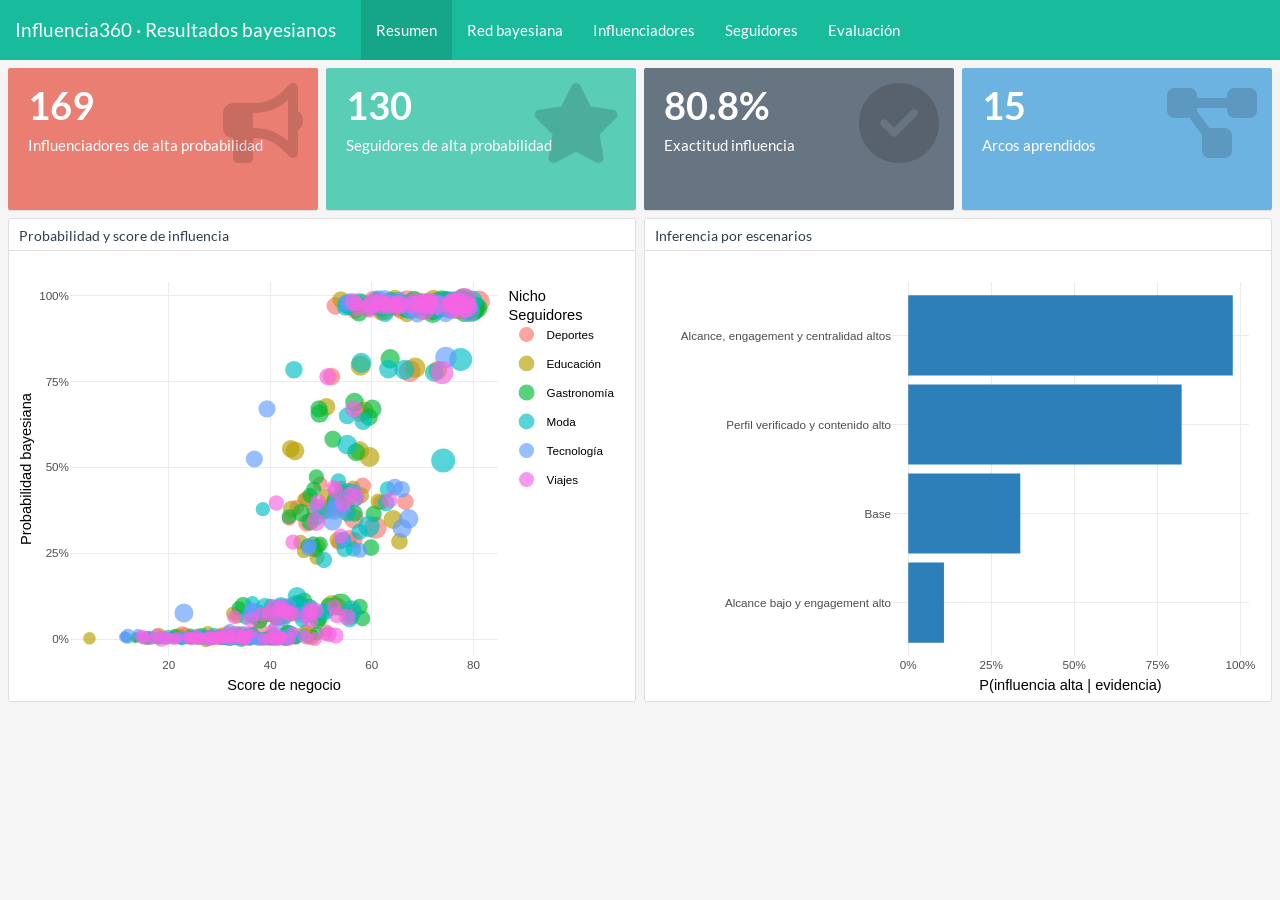
==== docs/dashboard_resultados.html @ 9fa30b78 "Publicar Influencia360 en Netlify y documentar la entrega" ====
<!DOCTYPE html>
<html xmlns="http://www.w3.org/1999/xhtml">
<head>

<meta charset="utf-8">
<meta http-equiv="Content-Type" content="text/html; charset=utf-8" />
<meta name="generator" content="pandoc" />



<title>Influencia360 · Resultados bayesianos</title>

<meta property="og:title" content="Influencia360 · Resultados bayesianos" />

<meta name="viewport" content="width=device-width, initial-scale=1.0, maximum-scale=1.0, user-scalable=no" />

<link href="data:image/x-icon;" rel="icon" type="image/x-icon">


<script type="text/javascript">
window.FlexDashboardComponents = [];
</script>

<script>// Pandoc 2.9 adds attributes on both header and div. We remove the former (to
// be compatible with the behavior of Pandoc < 2.8).
document.addEventListener('DOMContentLoaded', function(e) {
  var hs = document.querySelectorAll("div.section[class*='level'] > :first-child");
  var i, h, a;
  for (i = 0; i < hs.length; i++) {
    h = hs[i];
    if (!/^h[1-6]$/i.test(h.tagName)) continue;  // it should be a header h1-h6
    a = h.attributes;
    while (a.length > 0) h.removeAttribute(a[0].name);
  }
});
</script>
<script>/*! jQuery v3.6.0 | (c) OpenJS Foundation and other contributors | jquery.org/license */
!function(e,t){"use strict";"object"==typeof module&&"object"==typeof module.exports?module.exports=e.document?t(e,!0):function(e){if(!e.document)throw new Error("jQuery requires a window with a document");return t(e)}:t(e)}("undefined"!=typeof window?window:this,function(C,e){"use strict";var t=[],r=Object.getPrototypeOf,s=t.slice,g=t.flat?function(e){return t.flat.call(e)}:function(e){return t.concat.apply([],e)},u=t.push,i=t.indexOf,n={},o=n.toString,v=n.hasOwnProperty,a=v.toString,l=a.call(Object),y={},m=function(e){return"function"==typeof e&&"number"!=typeof e.nodeType&&"function"!=typeof e.item},x=function(e){return null!=e&&e===e.window},E=C.document,c={type:!0,src:!0,nonce:!0,noModule:!0};function b(e,t,n){var r,i,o=(n=n||E).createElement("script");if(o.text=e,t)for(r in c)(i=t[r]||t.getAttribute&&t.getAttribute(r))&&o.setAttribute(r,i);n.head.appendChild(o).parentNode.removeChild(o)}function w(e){return null==e?e+"":"object"==typeof e||"function"==typeof e?n[o.call(e)]||"object":typeof e}var f="3.6.0",S=function(e,t){return new S.fn.init(e,t)};function p(e){var t=!!e&&"length"in e&&e.length,n=w(e);return!m(e)&&!x(e)&&("array"===n||0===t||"number"==typeof t&&0<t&&t-1 in e)}S.fn=S.prototype={jquery:f,constructor:S,length:0,toArray:function(){return s.call(this)},get:function(e){return null==e?s.call(this):e<0?this[e+this.length]:this[e]},pushStack:function(e){var t=S.merge(this.constructor(),e);return t.prevObject=this,t},each:function(e){return S.each(this,e)},map:function(n){return this.pushStack(S.map(this,function(e,t){return n.call(e,t,e)}))},slice:function(){return this.pushStack(s.apply(this,arguments))},first:function(){return this.eq(0)},last:function(){return this.eq(-1)},even:function(){return this.pushStack(S.grep(this,function(e,t){return(t+1)%2}))},odd:function(){return this.pushStack(S.grep(this,function(e,t){return t%2}))},eq:function(e){var t=this.length,n=+e+(e<0?t:0);return this.pushStack(0<=n&&n<t?[this[n]]:[])},end:function(){return this.prevObject||this.constructor()},push:u,sort:t.sort,splice:t.splice},S.extend=S.fn.extend=function(){var e,t,n,r,i,o,a=arguments[0]||{},s=1,u=arguments.length,l=!1;for("boolean"==typeof a&&(l=a,a=arguments[s]||{},s++),"object"==typeof a||m(a)||(a={}),s===u&&(a=this,s--);s<u;s++)if(null!=(e=arguments[s]))for(t in e)r=e[t],"__proto__"!==t&&a!==r&&(l&&r&&(S.isPlainObject(r)||(i=Array.isArray(r)))?(n=a[t],o=i&&!Array.isArray(n)?[]:i||S.isPlainObject(n)?n:{},i=!1,a[t]=S.extend(l,o,r)):void 0!==r&&(a[t]=r));return a},S.extend({expando:"jQuery"+(f+Math.random()).replace(/\D/g,""),isReady:!0,error:function(e){throw new Error(e)},noop:function(){},isPlainObject:function(e){var t,n;return!(!e||"[object Object]"!==o.call(e))&&(!(t=r(e))||"function"==typeof(n=v.call(t,"constructor")&&t.constructor)&&a.call(n)===l)},isEmptyObject:function(e){var t;for(t in e)return!1;return!0},globalEval:function(e,t,n){b(e,{nonce:t&&t.nonce},n)},each:function(e,t){var n,r=0;if(p(e)){for(n=e.length;r<n;r++)if(!1===t.call(e[r],r,e[r]))break}else for(r in e)if(!1===t.call(e[r],r,e[r]))break;return e},makeArray:function(e,t){var n=t||[];return null!=e&&(p(Object(e))?S.merge(n,"string"==typeof e?[e]:e):u.call(n,e)),n},inArray:function(e,t,n){return null==t?-1:i.call(t,e,n)},merge:function(e,t){for(var n=+t.length,r=0,i=e.length;r<n;r++)e[i++]=t[r];return e.length=i,e},grep:function(e,t,n){for(var r=[],i=0,o=e.length,a=!n;i<o;i++)!t(e[i],i)!==a&&r.push(e[i]);return r},map:function(e,t,n){var r,i,o=0,a=[];if(p(e))for(r=e.length;o<r;o++)null!=(i=t(e[o],o,n))&&a.push(i);else for(o in e)null!=(i=t(e[o],o,n))&&a.push(i);return g(a)},guid:1,support:y}),"function"==typeof Symbol&&(S.fn[Symbol.iterator]=t[Symbol.iterator]),S.each("Boolean Number String Function Array Date RegExp Object Error Symbol".split(" "),function(e,t){n["[object "+t+"]"]=t.toLowerCase()});var d=function(n){var e,d,b,o,i,h,f,g,w,u,l,T,C,a,E,v,s,c,y,S="sizzle"+1*new Date,p=n.document,k=0,r=0,m=ue(),x=ue(),A=ue(),N=ue(),j=function(e,t){return e===t&&(l=!0),0},D={}.hasOwnProperty,t=[],q=t.pop,L=t.push,H=t.push,O=t.slice,P=function(e,t){for(var n=0,r=e.length;n<r;n++)if(e[n]===t)return n;return-1},R="checked|selected|async|autofocus|autoplay|controls|defer|disabled|hidden|ismap|loop|multiple|open|readonly|required|scoped",M="[\\x20\\t\\r\\n\\f]",I="(?:\\\\[\\da-fA-F]{1,6}"+M+"?|\\\\[^\\r\\n\\f]|[\\w-]|[^\0-\\x7f])+",W="\\["+M+"*("+I+")(?:"+M+"*([*^$|!~]?=)"+M+"*(?:'((?:\\\\.|[^\\\\'])*)'|\"((?:\\\\.|[^\\\\\"])*)\"|("+I+"))|)"+M+"*\\]",F=":("+I+")(?:\\((('((?:\\\\.|[^\\\\'])*)'|\"((?:\\\\.|[^\\\\\"])*)\")|((?:\\\\.|[^\\\\()[\\]]|"+W+")*)|.*)\\)|)",B=new RegExp(M+"+","g"),$=new RegExp("^"+M+"+|((?:^|[^\\\\])(?:\\\\.)*)"+M+"+$","g"),_=new RegExp("^"+M+"*,"+M+"*"),z=new RegExp("^"+M+"*([>+~]|"+M+")"+M+"*"),U=new RegExp(M+"|>"),X=new RegExp(F),V=new RegExp("^"+I+"$"),G={ID:new RegExp("^#("+I+")"),CLASS:new RegExp("^\\.("+I+")"),TAG:new RegExp("^("+I+"|[*])"),ATTR:new RegExp("^"+W),PSEUDO:new RegExp("^"+F),CHILD:new RegExp("^:(only|first|last|nth|nth-last)-(child|of-type)(?:\\("+M+"*(even|odd|(([+-]|)(\\d*)n|)"+M+"*(?:([+-]|)"+M+"*(\\d+)|))"+M+"*\\)|)","i"),bool:new RegExp("^(?:"+R+")$","i"),needsContext:new RegExp("^"+M+"*[>+~]|:(even|odd|eq|gt|lt|nth|first|last)(?:\\("+M+"*((?:-\\d)?\\d*)"+M+"*\\)|)(?=[^-]|$)","i")},Y=/HTML$/i,Q=/^(?:input|select|textarea|button)$/i,J=/^h\d$/i,K=/^[^{]+\{\s*\[native \w/,Z=/^(?:#([\w-]+)|(\w+)|\.([\w-]+))$/,ee=/[+~]/,te=new RegExp("\\\\[\\da-fA-F]{1,6}"+M+"?|\\\\([^\\r\\n\\f])","g"),ne=function(e,t){var n="0x"+e.slice(1)-65536;return t||(n<0?String.fromCharCode(n+65536):String.fromCharCode(n>>10|55296,1023&n|56320))},re=/([\0-\x1f\x7f]|^-?\d)|^-$|[^\0-\x1f\x7f-\uFFFF\w-]/g,ie=function(e,t){return t?"\0"===e?"\ufffd":e.slice(0,-1)+"\\"+e.charCodeAt(e.length-1).toString(16)+" ":"\\"+e},oe=function(){T()},ae=be(function(e){return!0===e.disabled&&"fieldset"===e.nodeName.toLowerCase()},{dir:"parentNode",next:"legend"});try{H.apply(t=O.call(p.childNodes),p.childNodes),t[p.childNodes.length].nodeType}catch(e){H={apply:t.length?function(e,t){L.apply(e,O.call(t))}:function(e,t){var n=e.length,r=0;while(e[n++]=t[r++]);e.length=n-1}}}function se(t,e,n,r){var i,o,a,s,u,l,c,f=e&&e.ownerDocument,p=e?e.nodeType:9;if(n=n||[],"string"!=typeof t||!t||1!==p&&9!==p&&11!==p)return n;if(!r&&(T(e),e=e||C,E)){if(11!==p&&(u=Z.exec(t)))if(i=u[1]){if(9===p){if(!(a=e.getElementById(i)))return n;if(a.id===i)return n.push(a),n}else if(f&&(a=f.getElementById(i))&&y(e,a)&&a.id===i)return n.push(a),n}else{if(u[2])return H.apply(n,e.getElementsByTagName(t)),n;if((i=u[3])&&d.getElementsByClassName&&e.getElementsByClassName)return H.apply(n,e.getElementsByClassName(i)),n}if(d.qsa&&!N[t+" "]&&(!v||!v.test(t))&&(1!==p||"object"!==e.nodeName.toLowerCase())){if(c=t,f=e,1===p&&(U.test(t)||z.test(t))){(f=ee.test(t)&&ye(e.parentNode)||e)===e&&d.scope||((s=e.getAttribute("id"))?s=s.replace(re,ie):e.setAttribute("id",s=S)),o=(l=h(t)).length;while(o--)l[o]=(s?"#"+s:":scope")+" "+xe(l[o]);c=l.join(",")}try{return H.apply(n,f.querySelectorAll(c)),n}catch(e){N(t,!0)}finally{s===S&&e.removeAttribute("id")}}}return g(t.replace($,"$1"),e,n,r)}function ue(){var r=[];return function e(t,n){return r.push(t+" ")>b.cacheLength&&delete e[r.shift()],e[t+" "]=n}}function le(e){return e[S]=!0,e}function ce(e){var t=C.createElement("fieldset");try{return!!e(t)}catch(e){return!1}finally{t.parentNode&&t.parentNode.removeChild(t),t=null}}function fe(e,t){var n=e.split("|"),r=n.length;while(r--)b.attrHandle[n[r]]=t}function pe(e,t){var n=t&&e,r=n&&1===e.nodeType&&1===t.nodeType&&e.sourceIndex-t.sourceIndex;if(r)return r;if(n)while(n=n.nextSibling)if(n===t)return-1;return e?1:-1}function de(t){return function(e){return"input"===e.nodeName.toLowerCase()&&e.type===t}}function he(n){return function(e){var t=e.nodeName.toLowerCase();return("input"===t||"button"===t)&&e.type===n}}function ge(t){return function(e){return"form"in e?e.parentNode&&!1===e.disabled?"label"in e?"label"in e.parentNode?e.parentNode.disabled===t:e.disabled===t:e.isDisabled===t||e.isDisabled!==!t&&ae(e)===t:e.disabled===t:"label"in e&&e.disabled===t}}function ve(a){return le(function(o){return o=+o,le(function(e,t){var n,r=a([],e.length,o),i=r.length;while(i--)e[n=r[i]]&&(e[n]=!(t[n]=e[n]))})})}function ye(e){return e&&"undefined"!=typeof e.getElementsByTagName&&e}for(e in d=se.support={},i=se.isXML=function(e){var t=e&&e.namespaceURI,n=e&&(e.ownerDocument||e).documentElement;return!Y.test(t||n&&n.nodeName||"HTML")},T=se.setDocument=function(e){var t,n,r=e?e.ownerDocument||e:p;return r!=C&&9===r.nodeType&&r.documentElement&&(a=(C=r).documentElement,E=!i(C),p!=C&&(n=C.defaultView)&&n.top!==n&&(n.addEventListener?n.addEventListener("unload",oe,!1):n.attachEvent&&n.attachEvent("onunload",oe)),d.scope=ce(function(e){return a.appendChild(e).appendChild(C.createElement("div")),"undefined"!=typeof e.querySelectorAll&&!e.querySelectorAll(":scope fieldset div").length}),d.attributes=ce(function(e){return e.className="i",!e.getAttribute("className")}),d.getElementsByTagName=ce(function(e){return e.appendChild(C.createComment("")),!e.getElementsByTagName("*").length}),d.getElementsByClassName=K.test(C.getElementsByClassName),d.getById=ce(function(e){return a.appendChild(e).id=S,!C.getElementsByName||!C.getElementsByName(S).length}),d.getById?(b.filter.ID=function(e){var t=e.replace(te,ne);return function(e){return e.getAttribute("id")===t}},b.find.ID=function(e,t){if("undefined"!=typeof t.getElementById&&E){var n=t.getElementById(e);return n?[n]:[]}}):(b.filter.ID=function(e){var n=e.replace(te,ne);return function(e){var t="undefined"!=typeof e.getAttributeNode&&e.getAttributeNode("id");return t&&t.value===n}},b.find.ID=function(e,t){if("undefined"!=typeof t.getElementById&&E){var n,r,i,o=t.getElementById(e);if(o){if((n=o.getAttributeNode("id"))&&n.value===e)return[o];i=t.getElementsByName(e),r=0;while(o=i[r++])if((n=o.getAttributeNode("id"))&&n.value===e)return[o]}return[]}}),b.find.TAG=d.getElementsByTagName?function(e,t){return"undefined"!=typeof t.getElementsByTagName?t.getElementsByTagName(e):d.qsa?t.querySelectorAll(e):void 0}:function(e,t){var n,r=[],i=0,o=t.getElementsByTagName(e);if("*"===e){while(n=o[i++])1===n.nodeType&&r.push(n);return r}return o},b.find.CLASS=d.getElementsByClassName&&function(e,t){if("undefined"!=typeof t.getElementsByClassName&&E)return t.getElementsByClassName(e)},s=[],v=[],(d.qsa=K.test(C.querySelectorAll))&&(ce(function(e){var t;a.appendChild(e).innerHTML="<a id='"+S+"'></a><select id='"+S+"-\r\\' msallowcapture=''><option selected=''></option></select>",e.querySelectorAll("[msallowcapture^='']").length&&v.push("[*^$]="+M+"*(?:''|\"\")"),e.querySelectorAll("[selected]").length||v.push("\\["+M+"*(?:value|"+R+")"),e.querySelectorAll("[id~="+S+"-]").length||v.push("~="),(t=C.createElement("input")).setAttribute("name",""),e.appendChild(t),e.querySelectorAll("[name='']").length||v.push("\\["+M+"*name"+M+"*="+M+"*(?:''|\"\")"),e.querySelectorAll(":checked").length||v.push(":checked"),e.querySelectorAll("a#"+S+"+*").length||v.push(".#.+[+~]"),e.querySelectorAll("\\\f"),v.push("[\\r\\n\\f]")}),ce(function(e){e.innerHTML="<a href='' disabled='disabled'></a><select disabled='disabled'><option/></select>";var t=C.createElement("input");t.setAttribute("type","hidden"),e.appendChild(t).setAttribute("name","D"),e.querySelectorAll("[name=d]").length&&v.push("name"+M+"*[*^$|!~]?="),2!==e.querySelectorAll(":enabled").length&&v.push(":enabled",":disabled"),a.appendChild(e).disabled=!0,2!==e.querySelectorAll(":disabled").length&&v.push(":enabled",":disabled"),e.querySelectorAll("*,:x"),v.push(",.*:")})),(d.matchesSelector=K.test(c=a.matches||a.webkitMatchesSelector||a.mozMatchesSelector||a.oMatchesSelector||a.msMatchesSelector))&&ce(function(e){d.disconnectedMatch=c.call(e,"*"),c.call(e,"[s!='']:x"),s.push("!=",F)}),v=v.length&&new RegExp(v.join("|")),s=s.length&&new RegExp(s.join("|")),t=K.test(a.compareDocumentPosition),y=t||K.test(a.contains)?function(e,t){var n=9===e.nodeType?e.documentElement:e,r=t&&t.parentNode;return e===r||!(!r||1!==r.nodeType||!(n.contains?n.contains(r):e.compareDocumentPosition&&16&e.compareDocumentPosition(r)))}:function(e,t){if(t)while(t=t.parentNode)if(t===e)return!0;return!1},j=t?function(e,t){if(e===t)return l=!0,0;var n=!e.compareDocumentPosition-!t.compareDocumentPosition;return n||(1&(n=(e.ownerDocument||e)==(t.ownerDocument||t)?e.compareDocumentPosition(t):1)||!d.sortDetached&&t.compareDocumentPosition(e)===n?e==C||e.ownerDocument==p&&y(p,e)?-1:t==C||t.ownerDocument==p&&y(p,t)?1:u?P(u,e)-P(u,t):0:4&n?-1:1)}:function(e,t){if(e===t)return l=!0,0;var n,r=0,i=e.parentNode,o=t.parentNode,a=[e],s=[t];if(!i||!o)return e==C?-1:t==C?1:i?-1:o?1:u?P(u,e)-P(u,t):0;if(i===o)return pe(e,t);n=e;while(n=n.parentNode)a.unshift(n);n=t;while(n=n.parentNode)s.unshift(n);while(a[r]===s[r])r++;return r?pe(a[r],s[r]):a[r]==p?-1:s[r]==p?1:0}),C},se.matches=function(e,t){return se(e,null,null,t)},se.matchesSelector=function(e,t){if(T(e),d.matchesSelector&&E&&!N[t+" "]&&(!s||!s.test(t))&&(!v||!v.test(t)))try{var n=c.call(e,t);if(n||d.disconnectedMatch||e.document&&11!==e.document.nodeType)return n}catch(e){N(t,!0)}return 0<se(t,C,null,[e]).length},se.contains=function(e,t){return(e.ownerDocument||e)!=C&&T(e),y(e,t)},se.attr=function(e,t){(e.ownerDocument||e)!=C&&T(e);var n=b.attrHandle[t.toLowerCase()],r=n&&D.call(b.attrHandle,t.toLowerCase())?n(e,t,!E):void 0;return void 0!==r?r:d.attributes||!E?e.getAttribute(t):(r=e.getAttributeNode(t))&&r.specified?r.value:null},se.escape=function(e){return(e+"").replace(re,ie)},se.error=function(e){throw new Error("Syntax error, unrecognized expression: "+e)},se.uniqueSort=function(e){var t,n=[],r=0,i=0;if(l=!d.detectDuplicates,u=!d.sortStable&&e.slice(0),e.sort(j),l){while(t=e[i++])t===e[i]&&(r=n.push(i));while(r--)e.splice(n[r],1)}return u=null,e},o=se.getText=function(e){var t,n="",r=0,i=e.nodeType;if(i){if(1===i||9===i||11===i){if("string"==typeof e.textContent)return e.textContent;for(e=e.firstChild;e;e=e.nextSibling)n+=o(e)}else if(3===i||4===i)return e.nodeValue}else while(t=e[r++])n+=o(t);return n},(b=se.selectors={cacheLength:50,createPseudo:le,match:G,attrHandle:{},find:{},relative:{">":{dir:"parentNode",first:!0}," ":{dir:"parentNode"},"+":{dir:"previousSibling",first:!0},"~":{dir:"previousSibling"}},preFilter:{ATTR:function(e){return e[1]=e[1].replace(te,ne),e[3]=(e[3]||e[4]||e[5]||"").replace(te,ne),"~="===e[2]&&(e[3]=" "+e[3]+" "),e.slice(0,4)},CHILD:function(e){return e[1]=e[1].toLowerCase(),"nth"===e[1].slice(0,3)?(e[3]||se.error(e[0]),e[4]=+(e[4]?e[5]+(e[6]||1):2*("even"===e[3]||"odd"===e[3])),e[5]=+(e[7]+e[8]||"odd"===e[3])):e[3]&&se.error(e[0]),e},PSEUDO:function(e){var t,n=!e[6]&&e[2];return G.CHILD.test(e[0])?null:(e[3]?e[2]=e[4]||e[5]||"":n&&X.test(n)&&(t=h(n,!0))&&(t=n.indexOf(")",n.length-t)-n.length)&&(e[0]=e[0].slice(0,t),e[2]=n.slice(0,t)),e.slice(0,3))}},filter:{TAG:function(e){var t=e.replace(te,ne).toLowerCase();return"*"===e?function(){return!0}:function(e){return e.nodeName&&e.nodeName.toLowerCase()===t}},CLASS:function(e){var t=m[e+" "];return t||(t=new RegExp("(^|"+M+")"+e+"("+M+"|$)"))&&m(e,function(e){return t.test("string"==typeof e.className&&e.className||"undefined"!=typeof e.getAttribute&&e.getAttribute("class")||"")})},ATTR:function(n,r,i){return function(e){var t=se.attr(e,n);return null==t?"!="===r:!r||(t+="","="===r?t===i:"!="===r?t!==i:"^="===r?i&&0===t.indexOf(i):"*="===r?i&&-1<t.indexOf(i):"$="===r?i&&t.slice(-i.length)===i:"~="===r?-1<(" "+t.replace(B," ")+" ").indexOf(i):"|="===r&&(t===i||t.slice(0,i.length+1)===i+"-"))}},CHILD:function(h,e,t,g,v){var y="nth"!==h.slice(0,3),m="last"!==h.slice(-4),x="of-type"===e;return 1===g&&0===v?function(e){return!!e.parentNode}:function(e,t,n){var r,i,o,a,s,u,l=y!==m?"nextSibling":"previousSibling",c=e.parentNode,f=x&&e.nodeName.toLowerCase(),p=!n&&!x,d=!1;if(c){if(y){while(l){a=e;while(a=a[l])if(x?a.nodeName.toLowerCase()===f:1===a.nodeType)return!1;u=l="only"===h&&!u&&"nextSibling"}return!0}if(u=[m?c.firstChild:c.lastChild],m&&p){d=(s=(r=(i=(o=(a=c)[S]||(a[S]={}))[a.uniqueID]||(o[a.uniqueID]={}))[h]||[])[0]===k&&r[1])&&r[2],a=s&&c.childNodes[s];while(a=++s&&a&&a[l]||(d=s=0)||u.pop())if(1===a.nodeType&&++d&&a===e){i[h]=[k,s,d];break}}else if(p&&(d=s=(r=(i=(o=(a=e)[S]||(a[S]={}))[a.uniqueID]||(o[a.uniqueID]={}))[h]||[])[0]===k&&r[1]),!1===d)while(a=++s&&a&&a[l]||(d=s=0)||u.pop())if((x?a.nodeName.toLowerCase()===f:1===a.nodeType)&&++d&&(p&&((i=(o=a[S]||(a[S]={}))[a.uniqueID]||(o[a.uniqueID]={}))[h]=[k,d]),a===e))break;return(d-=v)===g||d%g==0&&0<=d/g}}},PSEUDO:function(e,o){var t,a=b.pseudos[e]||b.setFilters[e.toLowerCase()]||se.error("unsupported pseudo: "+e);return a[S]?a(o):1<a.length?(t=[e,e,"",o],b.setFilters.hasOwnProperty(e.toLowerCase())?le(function(e,t){var n,r=a(e,o),i=r.length;while(i--)e[n=P(e,r[i])]=!(t[n]=r[i])}):function(e){return a(e,0,t)}):a}},pseudos:{not:le(function(e){var r=[],i=[],s=f(e.replace($,"$1"));return s[S]?le(function(e,t,n,r){var i,o=s(e,null,r,[]),a=e.length;while(a--)(i=o[a])&&(e[a]=!(t[a]=i))}):function(e,t,n){return r[0]=e,s(r,null,n,i),r[0]=null,!i.pop()}}),has:le(function(t){return function(e){return 0<se(t,e).length}}),contains:le(function(t){return t=t.replace(te,ne),function(e){return-1<(e.textContent||o(e)).indexOf(t)}}),lang:le(function(n){return V.test(n||"")||se.error("unsupported lang: "+n),n=n.replace(te,ne).toLowerCase(),function(e){var t;do{if(t=E?e.lang:e.getAttribute("xml:lang")||e.getAttribute("lang"))return(t=t.toLowerCase())===n||0===t.indexOf(n+"-")}while((e=e.parentNode)&&1===e.nodeType);return!1}}),target:function(e){var t=n.location&&n.location.hash;return t&&t.slice(1)===e.id},root:function(e){return e===a},focus:function(e){return e===C.activeElement&&(!C.hasFocus||C.hasFocus())&&!!(e.type||e.href||~e.tabIndex)},enabled:ge(!1),disabled:ge(!0),checked:function(e){var t=e.nodeName.toLowerCase();return"input"===t&&!!e.checked||"option"===t&&!!e.selected},selected:function(e){return e.parentNode&&e.parentNode.selectedIndex,!0===e.selected},empty:function(e){for(e=e.firstChild;e;e=e.nextSibling)if(e.nodeType<6)return!1;return!0},parent:function(e){return!b.pseudos.empty(e)},header:function(e){return J.test(e.nodeName)},input:function(e){return Q.test(e.nodeName)},button:function(e){var t=e.nodeName.toLowerCase();return"input"===t&&"button"===e.type||"button"===t},text:function(e){var t;return"input"===e.nodeName.toLowerCase()&&"text"===e.type&&(null==(t=e.getAttribute("type"))||"text"===t.toLowerCase())},first:ve(function(){return[0]}),last:ve(function(e,t){return[t-1]}),eq:ve(function(e,t,n){return[n<0?n+t:n]}),even:ve(function(e,t){for(var n=0;n<t;n+=2)e.push(n);return e}),odd:ve(function(e,t){for(var n=1;n<t;n+=2)e.push(n);return e}),lt:ve(function(e,t,n){for(var r=n<0?n+t:t<n?t:n;0<=--r;)e.push(r);return e}),gt:ve(function(e,t,n){for(var r=n<0?n+t:n;++r<t;)e.push(r);return e})}}).pseudos.nth=b.pseudos.eq,{radio:!0,checkbox:!0,file:!0,password:!0,image:!0})b.pseudos[e]=de(e);for(e in{submit:!0,reset:!0})b.pseudos[e]=he(e);function me(){}function xe(e){for(var t=0,n=e.length,r="";t<n;t++)r+=e[t].value;return r}function be(s,e,t){var u=e.dir,l=e.next,c=l||u,f=t&&"parentNode"===c,p=r++;return e.first?function(e,t,n){while(e=e[u])if(1===e.nodeType||f)return s(e,t,n);return!1}:function(e,t,n){var r,i,o,a=[k,p];if(n){while(e=e[u])if((1===e.nodeType||f)&&s(e,t,n))return!0}else while(e=e[u])if(1===e.nodeType||f)if(i=(o=e[S]||(e[S]={}))[e.uniqueID]||(o[e.uniqueID]={}),l&&l===e.nodeName.toLowerCase())e=e[u]||e;else{if((r=i[c])&&r[0]===k&&r[1]===p)return a[2]=r[2];if((i[c]=a)[2]=s(e,t,n))return!0}return!1}}function we(i){return 1<i.length?function(e,t,n){var r=i.length;while(r--)if(!i[r](e,t,n))return!1;return!0}:i[0]}function Te(e,t,n,r,i){for(var o,a=[],s=0,u=e.length,l=null!=t;s<u;s++)(o=e[s])&&(n&&!n(o,r,i)||(a.push(o),l&&t.push(s)));return a}function Ce(d,h,g,v,y,e){return v&&!v[S]&&(v=Ce(v)),y&&!y[S]&&(y=Ce(y,e)),le(function(e,t,n,r){var i,o,a,s=[],u=[],l=t.length,c=e||function(e,t,n){for(var r=0,i=t.length;r<i;r++)se(e,t[r],n);return n}(h||"*",n.nodeType?[n]:n,[]),f=!d||!e&&h?c:Te(c,s,d,n,r),p=g?y||(e?d:l||v)?[]:t:f;if(g&&g(f,p,n,r),v){i=Te(p,u),v(i,[],n,r),o=i.length;while(o--)(a=i[o])&&(p[u[o]]=!(f[u[o]]=a))}if(e){if(y||d){if(y){i=[],o=p.length;while(o--)(a=p[o])&&i.push(f[o]=a);y(null,p=[],i,r)}o=p.length;while(o--)(a=p[o])&&-1<(i=y?P(e,a):s[o])&&(e[i]=!(t[i]=a))}}else p=Te(p===t?p.splice(l,p.length):p),y?y(null,t,p,r):H.apply(t,p)})}function Ee(e){for(var i,t,n,r=e.length,o=b.relative[e[0].type],a=o||b.relative[" "],s=o?1:0,u=be(function(e){return e===i},a,!0),l=be(function(e){return-1<P(i,e)},a,!0),c=[function(e,t,n){var r=!o&&(n||t!==w)||((i=t).nodeType?u(e,t,n):l(e,t,n));return i=null,r}];s<r;s++)if(t=b.relative[e[s].type])c=[be(we(c),t)];else{if((t=b.filter[e[s].type].apply(null,e[s].matches))[S]){for(n=++s;n<r;n++)if(b.relative[e[n].type])break;return Ce(1<s&&we(c),1<s&&xe(e.slice(0,s-1).concat({value:" "===e[s-2].type?"*":""})).replace($,"$1"),t,s<n&&Ee(e.slice(s,n)),n<r&&Ee(e=e.slice(n)),n<r&&xe(e))}c.push(t)}return we(c)}return me.prototype=b.filters=b.pseudos,b.setFilters=new me,h=se.tokenize=function(e,t){var n,r,i,o,a,s,u,l=x[e+" "];if(l)return t?0:l.slice(0);a=e,s=[],u=b.preFilter;while(a){for(o in n&&!(r=_.exec(a))||(r&&(a=a.slice(r[0].length)||a),s.push(i=[])),n=!1,(r=z.exec(a))&&(n=r.shift(),i.push({value:n,type:r[0].replace($," ")}),a=a.slice(n.length)),b.filter)!(r=G[o].exec(a))||u[o]&&!(r=u[o](r))||(n=r.shift(),i.push({value:n,type:o,matches:r}),a=a.slice(n.length));if(!n)break}return t?a.length:a?se.error(e):x(e,s).slice(0)},f=se.compile=function(e,t){var n,v,y,m,x,r,i=[],o=[],a=A[e+" "];if(!a){t||(t=h(e)),n=t.length;while(n--)(a=Ee(t[n]))[S]?i.push(a):o.push(a);(a=A(e,(v=o,m=0<(y=i).length,x=0<v.length,r=function(e,t,n,r,i){var o,a,s,u=0,l="0",c=e&&[],f=[],p=w,d=e||x&&b.find.TAG("*",i),h=k+=null==p?1:Math.random()||.1,g=d.length;for(i&&(w=t==C||t||i);l!==g&&null!=(o=d[l]);l++){if(x&&o){a=0,t||o.ownerDocument==C||(T(o),n=!E);while(s=v[a++])if(s(o,t||C,n)){r.push(o);break}i&&(k=h)}m&&((o=!s&&o)&&u--,e&&c.push(o))}if(u+=l,m&&l!==u){a=0;while(s=y[a++])s(c,f,t,n);if(e){if(0<u)while(l--)c[l]||f[l]||(f[l]=q.call(r));f=Te(f)}H.apply(r,f),i&&!e&&0<f.length&&1<u+y.length&&se.uniqueSort(r)}return i&&(k=h,w=p),c},m?le(r):r))).selector=e}return a},g=se.select=function(e,t,n,r){var i,o,a,s,u,l="function"==typeof e&&e,c=!r&&h(e=l.selector||e);if(n=n||[],1===c.length){if(2<(o=c[0]=c[0].slice(0)).length&&"ID"===(a=o[0]).type&&9===t.nodeType&&E&&b.relative[o[1].type]){if(!(t=(b.find.ID(a.matches[0].replace(te,ne),t)||[])[0]))return n;l&&(t=t.parentNode),e=e.slice(o.shift().value.length)}i=G.needsContext.test(e)?0:o.length;while(i--){if(a=o[i],b.relative[s=a.type])break;if((u=b.find[s])&&(r=u(a.matches[0].replace(te,ne),ee.test(o[0].type)&&ye(t.parentNode)||t))){if(o.splice(i,1),!(e=r.length&&xe(o)))return H.apply(n,r),n;break}}}return(l||f(e,c))(r,t,!E,n,!t||ee.test(e)&&ye(t.parentNode)||t),n},d.sortStable=S.split("").sort(j).join("")===S,d.detectDuplicates=!!l,T(),d.sortDetached=ce(function(e){return 1&e.compareDocumentPosition(C.createElement("fieldset"))}),ce(function(e){return e.innerHTML="<a href='#'></a>","#"===e.firstChild.getAttribute("href")})||fe("type|href|height|width",function(e,t,n){if(!n)return e.getAttribute(t,"type"===t.toLowerCase()?1:2)}),d.attributes&&ce(function(e){return e.innerHTML="<input/>",e.firstChild.setAttribute("value",""),""===e.firstChild.getAttribute("value")})||fe("value",function(e,t,n){if(!n&&"input"===e.nodeName.toLowerCase())return e.defaultValue}),ce(function(e){return null==e.getAttribute("disabled")})||fe(R,function(e,t,n){var r;if(!n)return!0===e[t]?t.toLowerCase():(r=e.getAttributeNode(t))&&r.specified?r.value:null}),se}(C);S.find=d,S.expr=d.selectors,S.expr[":"]=S.expr.pseudos,S.uniqueSort=S.unique=d.uniqueSort,S.text=d.getText,S.isXMLDoc=d.isXML,S.contains=d.contains,S.escapeSelector=d.escape;var h=function(e,t,n){var r=[],i=void 0!==n;while((e=e[t])&&9!==e.nodeType)if(1===e.nodeType){if(i&&S(e).is(n))break;r.push(e)}return r},T=function(e,t){for(var n=[];e;e=e.nextSibling)1===e.nodeType&&e!==t&&n.push(e);return n},k=S.expr.match.needsContext;function A(e,t){return e.nodeName&&e.nodeName.toLowerCase()===t.toLowerCase()}var N=/^<([a-z][^\/\0>:\x20\t\r\n\f]*)[\x20\t\r\n\f]*\/?>(?:<\/\1>|)$/i;function j(e,n,r){return m(n)?S.grep(e,function(e,t){return!!n.call(e,t,e)!==r}):n.nodeType?S.grep(e,function(e){return e===n!==r}):"string"!=typeof n?S.grep(e,function(e){return-1<i.call(n,e)!==r}):S.filter(n,e,r)}S.filter=function(e,t,n){var r=t[0];return n&&(e=":not("+e+")"),1===t.length&&1===r.nodeType?S.find.matchesSelector(r,e)?[r]:[]:S.find.matches(e,S.grep(t,function(e){return 1===e.nodeType}))},S.fn.extend({find:function(e){var t,n,r=this.length,i=this;if("string"!=typeof e)return this.pushStack(S(e).filter(function(){for(t=0;t<r;t++)if(S.contains(i[t],this))return!0}));for(n=this.pushStack([]),t=0;t<r;t++)S.find(e,i[t],n);return 1<r?S.uniqueSort(n):n},filter:function(e){return this.pushStack(j(this,e||[],!1))},not:function(e){return this.pushStack(j(this,e||[],!0))},is:function(e){return!!j(this,"string"==typeof e&&k.test(e)?S(e):e||[],!1).length}});var D,q=/^(?:\s*(<[\w\W]+>)[^>]*|#([\w-]+))$/;(S.fn.init=function(e,t,n){var r,i;if(!e)return this;if(n=n||D,"string"==typeof e){if(!(r="<"===e[0]&&">"===e[e.length-1]&&3<=e.length?[null,e,null]:q.exec(e))||!r[1]&&t)return!t||t.jquery?(t||n).find(e):this.constructor(t).find(e);if(r[1]){if(t=t instanceof S?t[0]:t,S.merge(this,S.parseHTML(r[1],t&&t.nodeType?t.ownerDocument||t:E,!0)),N.test(r[1])&&S.isPlainObject(t))for(r in t)m(this[r])?this[r](t[r]):this.attr(r,t[r]);return this}return(i=E.getElementById(r[2]))&&(this[0]=i,this.length=1),this}return e.nodeType?(this[0]=e,this.length=1,this):m(e)?void 0!==n.ready?n.ready(e):e(S):S.makeArray(e,this)}).prototype=S.fn,D=S(E);var L=/^(?:parents|prev(?:Until|All))/,H={children:!0,contents:!0,next:!0,prev:!0};function O(e,t){while((e=e[t])&&1!==e.nodeType);return e}S.fn.extend({has:function(e){var t=S(e,this),n=t.length;return this.filter(function(){for(var e=0;e<n;e++)if(S.contains(this,t[e]))return!0})},closest:function(e,t){var n,r=0,i=this.length,o=[],a="string"!=typeof e&&S(e);if(!k.test(e))for(;r<i;r++)for(n=this[r];n&&n!==t;n=n.parentNode)if(n.nodeType<11&&(a?-1<a.index(n):1===n.nodeType&&S.find.matchesSelector(n,e))){o.push(n);break}return this.pushStack(1<o.length?S.uniqueSort(o):o)},index:function(e){return e?"string"==typeof e?i.call(S(e),this[0]):i.call(this,e.jquery?e[0]:e):this[0]&&this[0].parentNode?this.first().prevAll().length:-1},add:function(e,t){return this.pushStack(S.uniqueSort(S.merge(this.get(),S(e,t))))},addBack:function(e){return this.add(null==e?this.prevObject:this.prevObject.filter(e))}}),S.each({parent:function(e){var t=e.parentNode;return t&&11!==t.nodeType?t:null},parents:function(e){return h(e,"parentNode")},parentsUntil:function(e,t,n){return h(e,"parentNode",n)},next:function(e){return O(e,"nextSibling")},prev:function(e){return O(e,"previousSibling")},nextAll:function(e){return h(e,"nextSibling")},prevAll:function(e){return h(e,"previousSibling")},nextUntil:function(e,t,n){return h(e,"nextSibling",n)},prevUntil:function(e,t,n){return h(e,"previousSibling",n)},siblings:function(e){return T((e.parentNode||{}).firstChild,e)},children:function(e){return T(e.firstChild)},contents:function(e){return null!=e.contentDocument&&r(e.contentDocument)?e.contentDocument:(A(e,"template")&&(e=e.content||e),S.merge([],e.childNodes))}},function(r,i){S.fn[r]=function(e,t){var n=S.map(this,i,e);return"Until"!==r.slice(-5)&&(t=e),t&&"string"==typeof t&&(n=S.filter(t,n)),1<this.length&&(H[r]||S.uniqueSort(n),L.test(r)&&n.reverse()),this.pushStack(n)}});var P=/[^\x20\t\r\n\f]+/g;function R(e){return e}function M(e){throw e}function I(e,t,n,r){var i;try{e&&m(i=e.promise)?i.call(e).done(t).fail(n):e&&m(i=e.then)?i.call(e,t,n):t.apply(void 0,[e].slice(r))}catch(e){n.apply(void 0,[e])}}S.Callbacks=function(r){var e,n;r="string"==typeof r?(e=r,n={},S.each(e.match(P)||[],function(e,t){n[t]=!0}),n):S.extend({},r);var i,t,o,a,s=[],u=[],l=-1,c=function(){for(a=a||r.once,o=i=!0;u.length;l=-1){t=u.shift();while(++l<s.length)!1===s[l].apply(t[0],t[1])&&r.stopOnFalse&&(l=s.length,t=!1)}r.memory||(t=!1),i=!1,a&&(s=t?[]:"")},f={add:function(){return s&&(t&&!i&&(l=s.length-1,u.push(t)),function n(e){S.each(e,function(e,t){m(t)?r.unique&&f.has(t)||s.push(t):t&&t.length&&"string"!==w(t)&&n(t)})}(arguments),t&&!i&&c()),this},remove:function(){return S.each(arguments,function(e,t){var n;while(-1<(n=S.inArray(t,s,n)))s.splice(n,1),n<=l&&l--}),this},has:function(e){return e?-1<S.inArray(e,s):0<s.length},empty:function(){return s&&(s=[]),this},disable:function(){return a=u=[],s=t="",this},disabled:function(){return!s},lock:function(){return a=u=[],t||i||(s=t=""),this},locked:function(){return!!a},fireWith:function(e,t){return a||(t=[e,(t=t||[]).slice?t.slice():t],u.push(t),i||c()),this},fire:function(){return f.fireWith(this,arguments),this},fired:function(){return!!o}};return f},S.extend({Deferred:function(e){var o=[["notify","progress",S.Callbacks("memory"),S.Callbacks("memory"),2],["resolve","done",S.Callbacks("once memory"),S.Callbacks("once memory"),0,"resolved"],["reject","fail",S.Callbacks("once memory"),S.Callbacks("once memory"),1,"rejected"]],i="pending",a={state:function(){return i},always:function(){return s.done(arguments).fail(arguments),this},"catch":function(e){return a.then(null,e)},pipe:function(){var i=arguments;return S.Deferred(function(r){S.each(o,function(e,t){var n=m(i[t[4]])&&i[t[4]];s[t[1]](function(){var e=n&&n.apply(this,arguments);e&&m(e.promise)?e.promise().progress(r.notify).done(r.resolve).fail(r.reject):r[t[0]+"With"](this,n?[e]:arguments)})}),i=null}).promise()},then:function(t,n,r){var u=0;function l(i,o,a,s){return function(){var n=this,r=arguments,e=function(){var e,t;if(!(i<u)){if((e=a.apply(n,r))===o.promise())throw new TypeError("Thenable self-resolution");t=e&&("object"==typeof e||"function"==typeof e)&&e.then,m(t)?s?t.call(e,l(u,o,R,s),l(u,o,M,s)):(u++,t.call(e,l(u,o,R,s),l(u,o,M,s),l(u,o,R,o.notifyWith))):(a!==R&&(n=void 0,r=[e]),(s||o.resolveWith)(n,r))}},t=s?e:function(){try{e()}catch(e){S.Deferred.exceptionHook&&S.Deferred.exceptionHook(e,t.stackTrace),u<=i+1&&(a!==M&&(n=void 0,r=[e]),o.rejectWith(n,r))}};i?t():(S.Deferred.getStackHook&&(t.stackTrace=S.Deferred.getStackHook()),C.setTimeout(t))}}return S.Deferred(function(e){o[0][3].add(l(0,e,m(r)?r:R,e.notifyWith)),o[1][3].add(l(0,e,m(t)?t:R)),o[2][3].add(l(0,e,m(n)?n:M))}).promise()},promise:function(e){return null!=e?S.extend(e,a):a}},s={};return S.each(o,function(e,t){var n=t[2],r=t[5];a[t[1]]=n.add,r&&n.add(function(){i=r},o[3-e][2].disable,o[3-e][3].disable,o[0][2].lock,o[0][3].lock),n.add(t[3].fire),s[t[0]]=function(){return s[t[0]+"With"](this===s?void 0:this,arguments),this},s[t[0]+"With"]=n.fireWith}),a.promise(s),e&&e.call(s,s),s},when:function(e){var n=arguments.length,t=n,r=Array(t),i=s.call(arguments),o=S.Deferred(),a=function(t){return function(e){r[t]=this,i[t]=1<arguments.length?s.call(arguments):e,--n||o.resolveWith(r,i)}};if(n<=1&&(I(e,o.done(a(t)).resolve,o.reject,!n),"pending"===o.state()||m(i[t]&&i[t].then)))return o.then();while(t--)I(i[t],a(t),o.reject);return o.promise()}});var W=/^(Eval|Internal|Range|Reference|Syntax|Type|URI)Error$/;S.Deferred.exceptionHook=function(e,t){C.console&&C.console.warn&&e&&W.test(e.name)&&C.console.warn("jQuery.Deferred exception: "+e.message,e.stack,t)},S.readyException=function(e){C.setTimeout(function(){throw e})};var F=S.Deferred();function B(){E.removeEventListener("DOMContentLoaded",B),C.removeEventListener("load",B),S.ready()}S.fn.ready=function(e){return F.then(e)["catch"](function(e){S.readyException(e)}),this},S.extend({isReady:!1,readyWait:1,ready:function(e){(!0===e?--S.readyWait:S.isReady)||(S.isReady=!0)!==e&&0<--S.readyWait||F.resolveWith(E,[S])}}),S.ready.then=F.then,"complete"===E.readyState||"loading"!==E.readyState&&!E.documentElement.doScroll?C.setTimeout(S.ready):(E.addEventListener("DOMContentLoaded",B),C.addEventListener("load",B));var $=function(e,t,n,r,i,o,a){var s=0,u=e.length,l=null==n;if("object"===w(n))for(s in i=!0,n)$(e,t,s,n[s],!0,o,a);else if(void 0!==r&&(i=!0,m(r)||(a=!0),l&&(a?(t.call(e,r),t=null):(l=t,t=function(e,t,n){return l.call(S(e),n)})),t))for(;s<u;s++)t(e[s],n,a?r:r.call(e[s],s,t(e[s],n)));return i?e:l?t.call(e):u?t(e[0],n):o},_=/^-ms-/,z=/-([a-z])/g;function U(e,t){return t.toUpperCase()}function X(e){return e.replace(_,"ms-").replace(z,U)}var V=function(e){return 1===e.nodeType||9===e.nodeType||!+e.nodeType};function G(){this.expando=S.expando+G.uid++}G.uid=1,G.prototype={cache:function(e){var t=e[this.expando];return t||(t={},V(e)&&(e.nodeType?e[this.expando]=t:Object.defineProperty(e,this.expando,{value:t,configurable:!0}))),t},set:function(e,t,n){var r,i=this.cache(e);if("string"==typeof t)i[X(t)]=n;else for(r in t)i[X(r)]=t[r];return i},get:function(e,t){return void 0===t?this.cache(e):e[this.expando]&&e[this.expando][X(t)]},access:function(e,t,n){return void 0===t||t&&"string"==typeof t&&void 0===n?this.get(e,t):(this.set(e,t,n),void 0!==n?n:t)},remove:function(e,t){var n,r=e[this.expando];if(void 0!==r){if(void 0!==t){n=(t=Array.isArray(t)?t.map(X):(t=X(t))in r?[t]:t.match(P)||[]).length;while(n--)delete r[t[n]]}(void 0===t||S.isEmptyObject(r))&&(e.nodeType?e[this.expando]=void 0:delete e[this.expando])}},hasData:function(e){var t=e[this.expando];return void 0!==t&&!S.isEmptyObject(t)}};var Y=new G,Q=new G,J=/^(?:\{[\w\W]*\}|\[[\w\W]*\])$/,K=/[A-Z]/g;function Z(e,t,n){var r,i;if(void 0===n&&1===e.nodeType)if(r="data-"+t.replace(K,"-$&").toLowerCase(),"string"==typeof(n=e.getAttribute(r))){try{n="true"===(i=n)||"false"!==i&&("null"===i?null:i===+i+""?+i:J.test(i)?JSON.parse(i):i)}catch(e){}Q.set(e,t,n)}else n=void 0;return n}S.extend({hasData:function(e){return Q.hasData(e)||Y.hasData(e)},data:function(e,t,n){return Q.access(e,t,n)},removeData:function(e,t){Q.remove(e,t)},_data:function(e,t,n){return Y.access(e,t,n)},_removeData:function(e,t){Y.remove(e,t)}}),S.fn.extend({data:function(n,e){var t,r,i,o=this[0],a=o&&o.attributes;if(void 0===n){if(this.length&&(i=Q.get(o),1===o.nodeType&&!Y.get(o,"hasDataAttrs"))){t=a.length;while(t--)a[t]&&0===(r=a[t].name).indexOf("data-")&&(r=X(r.slice(5)),Z(o,r,i[r]));Y.set(o,"hasDataAttrs",!0)}return i}return"object"==typeof n?this.each(function(){Q.set(this,n)}):$(this,function(e){var t;if(o&&void 0===e)return void 0!==(t=Q.get(o,n))?t:void 0!==(t=Z(o,n))?t:void 0;this.each(function(){Q.set(this,n,e)})},null,e,1<arguments.length,null,!0)},removeData:function(e){return this.each(function(){Q.remove(this,e)})}}),S.extend({queue:function(e,t,n){var r;if(e)return t=(t||"fx")+"queue",r=Y.get(e,t),n&&(!r||Array.isArray(n)?r=Y.access(e,t,S.makeArray(n)):r.push(n)),r||[]},dequeue:function(e,t){t=t||"fx";var n=S.queue(e,t),r=n.length,i=n.shift(),o=S._queueHooks(e,t);"inprogress"===i&&(i=n.shift(),r--),i&&("fx"===t&&n.unshift("inprogress"),delete o.stop,i.call(e,function(){S.dequeue(e,t)},o)),!r&&o&&o.empty.fire()},_queueHooks:function(e,t){var n=t+"queueHooks";return Y.get(e,n)||Y.access(e,n,{empty:S.Callbacks("once memory").add(function(){Y.remove(e,[t+"queue",n])})})}}),S.fn.extend({queue:function(t,n){var e=2;return"string"!=typeof t&&(n=t,t="fx",e--),arguments.length<e?S.queue(this[0],t):void 0===n?this:this.each(function(){var e=S.queue(this,t,n);S._queueHooks(this,t),"fx"===t&&"inprogress"!==e[0]&&S.dequeue(this,t)})},dequeue:function(e){return this.each(function(){S.dequeue(this,e)})},clearQueue:function(e){return this.queue(e||"fx",[])},promise:function(e,t){var n,r=1,i=S.Deferred(),o=this,a=this.length,s=function(){--r||i.resolveWith(o,[o])};"string"!=typeof e&&(t=e,e=void 0),e=e||"fx";while(a--)(n=Y.get(o[a],e+"queueHooks"))&&n.empty&&(r++,n.empty.add(s));return s(),i.promise(t)}});var ee=/[+-]?(?:\d*\.|)\d+(?:[eE][+-]?\d+|)/.source,te=new RegExp("^(?:([+-])=|)("+ee+")([a-z%]*)$","i"),ne=["Top","Right","Bottom","Left"],re=E.documentElement,ie=function(e){return S.contains(e.ownerDocument,e)},oe={composed:!0};re.getRootNode&&(ie=function(e){return S.contains(e.ownerDocument,e)||e.getRootNode(oe)===e.ownerDocument});var ae=function(e,t){return"none"===(e=t||e).style.display||""===e.style.display&&ie(e)&&"none"===S.css(e,"display")};function se(e,t,n,r){var i,o,a=20,s=r?function(){return r.cur()}:function(){return S.css(e,t,"")},u=s(),l=n&&n[3]||(S.cssNumber[t]?"":"px"),c=e.nodeType&&(S.cssNumber[t]||"px"!==l&&+u)&&te.exec(S.css(e,t));if(c&&c[3]!==l){u/=2,l=l||c[3],c=+u||1;while(a--)S.style(e,t,c+l),(1-o)*(1-(o=s()/u||.5))<=0&&(a=0),c/=o;c*=2,S.style(e,t,c+l),n=n||[]}return n&&(c=+c||+u||0,i=n[1]?c+(n[1]+1)*n[2]:+n[2],r&&(r.unit=l,r.start=c,r.end=i)),i}var ue={};function le(e,t){for(var n,r,i,o,a,s,u,l=[],c=0,f=e.length;c<f;c++)(r=e[c]).style&&(n=r.style.display,t?("none"===n&&(l[c]=Y.get(r,"display")||null,l[c]||(r.style.display="")),""===r.style.display&&ae(r)&&(l[c]=(u=a=o=void 0,a=(i=r).ownerDocument,s=i.nodeName,(u=ue[s])||(o=a.body.appendChild(a.createElement(s)),u=S.css(o,"display"),o.parentNode.removeChild(o),"none"===u&&(u="block"),ue[s]=u)))):"none"!==n&&(l[c]="none",Y.set(r,"display",n)));for(c=0;c<f;c++)null!=l[c]&&(e[c].style.display=l[c]);return e}S.fn.extend({show:function(){return le(this,!0)},hide:function(){return le(this)},toggle:function(e){return"boolean"==typeof e?e?this.show():this.hide():this.each(function(){ae(this)?S(this).show():S(this).hide()})}});var ce,fe,pe=/^(?:checkbox|radio)$/i,de=/<([a-z][^\/\0>\x20\t\r\n\f]*)/i,he=/^$|^module$|\/(?:java|ecma)script/i;ce=E.createDocumentFragment().appendChild(E.createElement("div")),(fe=E.createElement("input")).setAttribute("type","radio"),fe.setAttribute("checked","checked"),fe.setAttribute("name","t"),ce.appendChild(fe),y.checkClone=ce.cloneNode(!0).cloneNode(!0).lastChild.checked,ce.innerHTML="<textarea>x</textarea>",y.noCloneChecked=!!ce.cloneNode(!0).lastChild.defaultValue,ce.innerHTML="<option></option>",y.option=!!ce.lastChild;var ge={thead:[1,"<table>","</table>"],col:[2,"<table><colgroup>","</colgroup></table>"],tr:[2,"<table><tbody>","</tbody></table>"],td:[3,"<table><tbody><tr>","</tr></tbody></table>"],_default:[0,"",""]};function ve(e,t){var n;return n="undefined"!=typeof e.getElementsByTagName?e.getElementsByTagName(t||"*"):"undefined"!=typeof e.querySelectorAll?e.querySelectorAll(t||"*"):[],void 0===t||t&&A(e,t)?S.merge([e],n):n}function ye(e,t){for(var n=0,r=e.length;n<r;n++)Y.set(e[n],"globalEval",!t||Y.get(t[n],"globalEval"))}ge.tbody=ge.tfoot=ge.colgroup=ge.caption=ge.thead,ge.th=ge.td,y.option||(ge.optgroup=ge.option=[1,"<select multiple='multiple'>","</select>"]);var me=/<|&#?\w+;/;function xe(e,t,n,r,i){for(var o,a,s,u,l,c,f=t.createDocumentFragment(),p=[],d=0,h=e.length;d<h;d++)if((o=e[d])||0===o)if("object"===w(o))S.merge(p,o.nodeType?[o]:o);else if(me.test(o)){a=a||f.appendChild(t.createElement("div")),s=(de.exec(o)||["",""])[1].toLowerCase(),u=ge[s]||ge._default,a.innerHTML=u[1]+S.htmlPrefilter(o)+u[2],c=u[0];while(c--)a=a.lastChild;S.merge(p,a.childNodes),(a=f.firstChild).textContent=""}else p.push(t.createTextNode(o));f.textContent="",d=0;while(o=p[d++])if(r&&-1<S.inArray(o,r))i&&i.push(o);else if(l=ie(o),a=ve(f.appendChild(o),"script"),l&&ye(a),n){c=0;while(o=a[c++])he.test(o.type||"")&&n.push(o)}return f}var be=/^([^.]*)(?:\.(.+)|)/;function we(){return!0}function Te(){return!1}function Ce(e,t){return e===function(){try{return E.activeElement}catch(e){}}()==("focus"===t)}function Ee(e,t,n,r,i,o){var a,s;if("object"==typeof t){for(s in"string"!=typeof n&&(r=r||n,n=void 0),t)Ee(e,s,n,r,t[s],o);return e}if(null==r&&null==i?(i=n,r=n=void 0):null==i&&("string"==typeof n?(i=r,r=void 0):(i=r,r=n,n=void 0)),!1===i)i=Te;else if(!i)return e;return 1===o&&(a=i,(i=function(e){return S().off(e),a.apply(this,arguments)}).guid=a.guid||(a.guid=S.guid++)),e.each(function(){S.event.add(this,t,i,r,n)})}function Se(e,i,o){o?(Y.set(e,i,!1),S.event.add(e,i,{namespace:!1,handler:function(e){var t,n,r=Y.get(this,i);if(1&e.isTrigger&&this[i]){if(r.length)(S.event.special[i]||{}).delegateType&&e.stopPropagation();else if(r=s.call(arguments),Y.set(this,i,r),t=o(this,i),this[i](),r!==(n=Y.get(this,i))||t?Y.set(this,i,!1):n={},r!==n)return e.stopImmediatePropagation(),e.preventDefault(),n&&n.value}else r.length&&(Y.set(this,i,{value:S.event.trigger(S.extend(r[0],S.Event.prototype),r.slice(1),this)}),e.stopImmediatePropagation())}})):void 0===Y.get(e,i)&&S.event.add(e,i,we)}S.event={global:{},add:function(t,e,n,r,i){var o,a,s,u,l,c,f,p,d,h,g,v=Y.get(t);if(V(t)){n.handler&&(n=(o=n).handler,i=o.selector),i&&S.find.matchesSelector(re,i),n.guid||(n.guid=S.guid++),(u=v.events)||(u=v.events=Object.create(null)),(a=v.handle)||(a=v.handle=function(e){return"undefined"!=typeof S&&S.event.triggered!==e.type?S.event.dispatch.apply(t,arguments):void 0}),l=(e=(e||"").match(P)||[""]).length;while(l--)d=g=(s=be.exec(e[l])||[])[1],h=(s[2]||"").split(".").sort(),d&&(f=S.event.special[d]||{},d=(i?f.delegateType:f.bindType)||d,f=S.event.special[d]||{},c=S.extend({type:d,origType:g,data:r,handler:n,guid:n.guid,selector:i,needsContext:i&&S.expr.match.needsContext.test(i),namespace:h.join(".")},o),(p=u[d])||((p=u[d]=[]).delegateCount=0,f.setup&&!1!==f.setup.call(t,r,h,a)||t.addEventListener&&t.addEventListener(d,a)),f.add&&(f.add.call(t,c),c.handler.guid||(c.handler.guid=n.guid)),i?p.splice(p.delegateCount++,0,c):p.push(c),S.event.global[d]=!0)}},remove:function(e,t,n,r,i){var o,a,s,u,l,c,f,p,d,h,g,v=Y.hasData(e)&&Y.get(e);if(v&&(u=v.events)){l=(t=(t||"").match(P)||[""]).length;while(l--)if(d=g=(s=be.exec(t[l])||[])[1],h=(s[2]||"").split(".").sort(),d){f=S.event.special[d]||{},p=u[d=(r?f.delegateType:f.bindType)||d]||[],s=s[2]&&new RegExp("(^|\\.)"+h.join("\\.(?:.*\\.|)")+"(\\.|$)"),a=o=p.length;while(o--)c=p[o],!i&&g!==c.origType||n&&n.guid!==c.guid||s&&!s.test(c.namespace)||r&&r!==c.selector&&("**"!==r||!c.selector)||(p.splice(o,1),c.selector&&p.delegateCount--,f.remove&&f.remove.call(e,c));a&&!p.length&&(f.teardown&&!1!==f.teardown.call(e,h,v.handle)||S.removeEvent(e,d,v.handle),delete u[d])}else for(d in u)S.event.remove(e,d+t[l],n,r,!0);S.isEmptyObject(u)&&Y.remove(e,"handle events")}},dispatch:function(e){var t,n,r,i,o,a,s=new Array(arguments.length),u=S.event.fix(e),l=(Y.get(this,"events")||Object.create(null))[u.type]||[],c=S.event.special[u.type]||{};for(s[0]=u,t=1;t<arguments.length;t++)s[t]=arguments[t];if(u.delegateTarget=this,!c.preDispatch||!1!==c.preDispatch.call(this,u)){a=S.event.handlers.call(this,u,l),t=0;while((i=a[t++])&&!u.isPropagationStopped()){u.currentTarget=i.elem,n=0;while((o=i.handlers[n++])&&!u.isImmediatePropagationStopped())u.rnamespace&&!1!==o.namespace&&!u.rnamespace.test(o.namespace)||(u.handleObj=o,u.data=o.data,void 0!==(r=((S.event.special[o.origType]||{}).handle||o.handler).apply(i.elem,s))&&!1===(u.result=r)&&(u.preventDefault(),u.stopPropagation()))}return c.postDispatch&&c.postDispatch.call(this,u),u.result}},handlers:function(e,t){var n,r,i,o,a,s=[],u=t.delegateCount,l=e.target;if(u&&l.nodeType&&!("click"===e.type&&1<=e.button))for(;l!==this;l=l.parentNode||this)if(1===l.nodeType&&("click"!==e.type||!0!==l.disabled)){for(o=[],a={},n=0;n<u;n++)void 0===a[i=(r=t[n]).selector+" "]&&(a[i]=r.needsContext?-1<S(i,this).index(l):S.find(i,this,null,[l]).length),a[i]&&o.push(r);o.length&&s.push({elem:l,handlers:o})}return l=this,u<t.length&&s.push({elem:l,handlers:t.slice(u)}),s},addProp:function(t,e){Object.defineProperty(S.Event.prototype,t,{enumerable:!0,configurable:!0,get:m(e)?function(){if(this.originalEvent)return e(this.originalEvent)}:function(){if(this.originalEvent)return this.originalEvent[t]},set:function(e){Object.defineProperty(this,t,{enumerable:!0,configurable:!0,writable:!0,value:e})}})},fix:function(e){return e[S.expando]?e:new S.Event(e)},special:{load:{noBubble:!0},click:{setup:function(e){var t=this||e;return pe.test(t.type)&&t.click&&A(t,"input")&&Se(t,"click",we),!1},trigger:function(e){var t=this||e;return pe.test(t.type)&&t.click&&A(t,"input")&&Se(t,"click"),!0},_default:function(e){var t=e.target;return pe.test(t.type)&&t.click&&A(t,"input")&&Y.get(t,"click")||A(t,"a")}},beforeunload:{postDispatch:function(e){void 0!==e.result&&e.originalEvent&&(e.originalEvent.returnValue=e.result)}}}},S.removeEvent=function(e,t,n){e.removeEventListener&&e.removeEventListener(t,n)},S.Event=function(e,t){if(!(this instanceof S.Event))return new S.Event(e,t);e&&e.type?(this.originalEvent=e,this.type=e.type,this.isDefaultPrevented=e.defaultPrevented||void 0===e.defaultPrevented&&!1===e.returnValue?we:Te,this.target=e.target&&3===e.target.nodeType?e.target.parentNode:e.target,this.currentTarget=e.currentTarget,this.relatedTarget=e.relatedTarget):this.type=e,t&&S.extend(this,t),this.timeStamp=e&&e.timeStamp||Date.now(),this[S.expando]=!0},S.Event.prototype={constructor:S.Event,isDefaultPrevented:Te,isPropagationStopped:Te,isImmediatePropagationStopped:Te,isSimulated:!1,preventDefault:function(){var e=this.originalEvent;this.isDefaultPrevented=we,e&&!this.isSimulated&&e.preventDefault()},stopPropagation:function(){var e=this.originalEvent;this.isPropagationStopped=we,e&&!this.isSimulated&&e.stopPropagation()},stopImmediatePropagation:function(){var e=this.originalEvent;this.isImmediatePropagationStopped=we,e&&!this.isSimulated&&e.stopImmediatePropagation(),this.stopPropagation()}},S.each({altKey:!0,bubbles:!0,cancelable:!0,changedTouches:!0,ctrlKey:!0,detail:!0,eventPhase:!0,metaKey:!0,pageX:!0,pageY:!0,shiftKey:!0,view:!0,"char":!0,code:!0,charCode:!0,key:!0,keyCode:!0,button:!0,buttons:!0,clientX:!0,clientY:!0,offsetX:!0,offsetY:!0,pointerId:!0,pointerType:!0,screenX:!0,screenY:!0,targetTouches:!0,toElement:!0,touches:!0,which:!0},S.event.addProp),S.each({focus:"focusin",blur:"focusout"},function(e,t){S.event.special[e]={setup:function(){return Se(this,e,Ce),!1},trigger:function(){return Se(this,e),!0},_default:function(){return!0},delegateType:t}}),S.each({mouseenter:"mouseover",mouseleave:"mouseout",pointerenter:"pointerover",pointerleave:"pointerout"},function(e,i){S.event.special[e]={delegateType:i,bindType:i,handle:function(e){var t,n=e.relatedTarget,r=e.handleObj;return n&&(n===this||S.contains(this,n))||(e.type=r.origType,t=r.handler.apply(this,arguments),e.type=i),t}}}),S.fn.extend({on:function(e,t,n,r){return Ee(this,e,t,n,r)},one:function(e,t,n,r){return Ee(this,e,t,n,r,1)},off:function(e,t,n){var r,i;if(e&&e.preventDefault&&e.handleObj)return r=e.handleObj,S(e.delegateTarget).off(r.namespace?r.origType+"."+r.namespace:r.origType,r.selector,r.handler),this;if("object"==typeof e){for(i in e)this.off(i,t,e[i]);return this}return!1!==t&&"function"!=typeof t||(n=t,t=void 0),!1===n&&(n=Te),this.each(function(){S.event.remove(this,e,n,t)})}});var ke=/<script|<style|<link/i,Ae=/checked\s*(?:[^=]|=\s*.checked.)/i,Ne=/^\s*<!(?:\[CDATA\[|--)|(?:\]\]|--)>\s*$/g;function je(e,t){return A(e,"table")&&A(11!==t.nodeType?t:t.firstChild,"tr")&&S(e).children("tbody")[0]||e}function De(e){return e.type=(null!==e.getAttribute("type"))+"/"+e.type,e}function qe(e){return"true/"===(e.type||"").slice(0,5)?e.type=e.type.slice(5):e.removeAttribute("type"),e}function Le(e,t){var n,r,i,o,a,s;if(1===t.nodeType){if(Y.hasData(e)&&(s=Y.get(e).events))for(i in Y.remove(t,"handle events"),s)for(n=0,r=s[i].length;n<r;n++)S.event.add(t,i,s[i][n]);Q.hasData(e)&&(o=Q.access(e),a=S.extend({},o),Q.set(t,a))}}function He(n,r,i,o){r=g(r);var e,t,a,s,u,l,c=0,f=n.length,p=f-1,d=r[0],h=m(d);if(h||1<f&&"string"==typeof d&&!y.checkClone&&Ae.test(d))return n.each(function(e){var t=n.eq(e);h&&(r[0]=d.call(this,e,t.html())),He(t,r,i,o)});if(f&&(t=(e=xe(r,n[0].ownerDocument,!1,n,o)).firstChild,1===e.childNodes.length&&(e=t),t||o)){for(s=(a=S.map(ve(e,"script"),De)).length;c<f;c++)u=e,c!==p&&(u=S.clone(u,!0,!0),s&&S.merge(a,ve(u,"script"))),i.call(n[c],u,c);if(s)for(l=a[a.length-1].ownerDocument,S.map(a,qe),c=0;c<s;c++)u=a[c],he.test(u.type||"")&&!Y.access(u,"globalEval")&&S.contains(l,u)&&(u.src&&"module"!==(u.type||"").toLowerCase()?S._evalUrl&&!u.noModule&&S._evalUrl(u.src,{nonce:u.nonce||u.getAttribute("nonce")},l):b(u.textContent.replace(Ne,""),u,l))}return n}function Oe(e,t,n){for(var r,i=t?S.filter(t,e):e,o=0;null!=(r=i[o]);o++)n||1!==r.nodeType||S.cleanData(ve(r)),r.parentNode&&(n&&ie(r)&&ye(ve(r,"script")),r.parentNode.removeChild(r));return e}S.extend({htmlPrefilter:function(e){return e},clone:function(e,t,n){var r,i,o,a,s,u,l,c=e.cloneNode(!0),f=ie(e);if(!(y.noCloneChecked||1!==e.nodeType&&11!==e.nodeType||S.isXMLDoc(e)))for(a=ve(c),r=0,i=(o=ve(e)).length;r<i;r++)s=o[r],u=a[r],void 0,"input"===(l=u.nodeName.toLowerCase())&&pe.test(s.type)?u.checked=s.checked:"input"!==l&&"textarea"!==l||(u.defaultValue=s.defaultValue);if(t)if(n)for(o=o||ve(e),a=a||ve(c),r=0,i=o.length;r<i;r++)Le(o[r],a[r]);else Le(e,c);return 0<(a=ve(c,"script")).length&&ye(a,!f&&ve(e,"script")),c},cleanData:function(e){for(var t,n,r,i=S.event.special,o=0;void 0!==(n=e[o]);o++)if(V(n)){if(t=n[Y.expando]){if(t.events)for(r in t.events)i[r]?S.event.remove(n,r):S.removeEvent(n,r,t.handle);n[Y.expando]=void 0}n[Q.expando]&&(n[Q.expando]=void 0)}}}),S.fn.extend({detach:function(e){return Oe(this,e,!0)},remove:function(e){return Oe(this,e)},text:function(e){return $(this,function(e){return void 0===e?S.text(this):this.empty().each(function(){1!==this.nodeType&&11!==this.nodeType&&9!==this.nodeType||(this.textContent=e)})},null,e,arguments.length)},append:function(){return He(this,arguments,function(e){1!==this.nodeType&&11!==this.nodeType&&9!==this.nodeType||je(this,e).appendChild(e)})},prepend:function(){return He(this,arguments,function(e){if(1===this.nodeType||11===this.nodeType||9===this.nodeType){var t=je(this,e);t.insertBefore(e,t.firstChild)}})},before:function(){return He(this,arguments,function(e){this.parentNode&&this.parentNode.insertBefore(e,this)})},after:function(){return He(this,arguments,function(e){this.parentNode&&this.parentNode.insertBefore(e,this.nextSibling)})},empty:function(){for(var e,t=0;null!=(e=this[t]);t++)1===e.nodeType&&(S.cleanData(ve(e,!1)),e.textContent="");return this},clone:function(e,t){return e=null!=e&&e,t=null==t?e:t,this.map(function(){return S.clone(this,e,t)})},html:function(e){return $(this,function(e){var t=this[0]||{},n=0,r=this.length;if(void 0===e&&1===t.nodeType)return t.innerHTML;if("string"==typeof e&&!ke.test(e)&&!ge[(de.exec(e)||["",""])[1].toLowerCase()]){e=S.htmlPrefilter(e);try{for(;n<r;n++)1===(t=this[n]||{}).nodeType&&(S.cleanData(ve(t,!1)),t.innerHTML=e);t=0}catch(e){}}t&&this.empty().append(e)},null,e,arguments.length)},replaceWith:function(){var n=[];return He(this,arguments,function(e){var t=this.parentNode;S.inArray(this,n)<0&&(S.cleanData(ve(this)),t&&t.replaceChild(e,this))},n)}}),S.each({appendTo:"append",prependTo:"prepend",insertBefore:"before",insertAfter:"after",replaceAll:"replaceWith"},function(e,a){S.fn[e]=function(e){for(var t,n=[],r=S(e),i=r.length-1,o=0;o<=i;o++)t=o===i?this:this.clone(!0),S(r[o])[a](t),u.apply(n,t.get());return this.pushStack(n)}});var Pe=new RegExp("^("+ee+")(?!px)[a-z%]+$","i"),Re=function(e){var t=e.ownerDocument.defaultView;return t&&t.opener||(t=C),t.getComputedStyle(e)},Me=function(e,t,n){var r,i,o={};for(i in t)o[i]=e.style[i],e.style[i]=t[i];for(i in r=n.call(e),t)e.style[i]=o[i];return r},Ie=new RegExp(ne.join("|"),"i");function We(e,t,n){var r,i,o,a,s=e.style;return(n=n||Re(e))&&(""!==(a=n.getPropertyValue(t)||n[t])||ie(e)||(a=S.style(e,t)),!y.pixelBoxStyles()&&Pe.test(a)&&Ie.test(t)&&(r=s.width,i=s.minWidth,o=s.maxWidth,s.minWidth=s.maxWidth=s.width=a,a=n.width,s.width=r,s.minWidth=i,s.maxWidth=o)),void 0!==a?a+"":a}function Fe(e,t){return{get:function(){if(!e())return(this.get=t).apply(this,arguments);delete this.get}}}!function(){function e(){if(l){u.style.cssText="position:absolute;left:-11111px;width:60px;margin-top:1px;padding:0;border:0",l.style.cssText="position:relative;display:block;box-sizing:border-box;overflow:scroll;margin:auto;border:1px;padding:1px;width:60%;top:1%",re.appendChild(u).appendChild(l);var e=C.getComputedStyle(l);n="1%"!==e.top,s=12===t(e.marginLeft),l.style.right="60%",o=36===t(e.right),r=36===t(e.width),l.style.position="absolute",i=12===t(l.offsetWidth/3),re.removeChild(u),l=null}}function t(e){return Math.round(parseFloat(e))}var n,r,i,o,a,s,u=E.createElement("div"),l=E.createElement("div");l.style&&(l.style.backgroundClip="content-box",l.cloneNode(!0).style.backgroundClip="",y.clearCloneStyle="content-box"===l.style.backgroundClip,S.extend(y,{boxSizingReliable:function(){return e(),r},pixelBoxStyles:function(){return e(),o},pixelPosition:function(){return e(),n},reliableMarginLeft:function(){return e(),s},scrollboxSize:function(){return e(),i},reliableTrDimensions:function(){var e,t,n,r;return null==a&&(e=E.createElement("table"),t=E.createElement("tr"),n=E.createElement("div"),e.style.cssText="position:absolute;left:-11111px;border-collapse:separate",t.style.cssText="border:1px solid",t.style.height="1px",n.style.height="9px",n.style.display="block",re.appendChild(e).appendChild(t).appendChild(n),r=C.getComputedStyle(t),a=parseInt(r.height,10)+parseInt(r.borderTopWidth,10)+parseInt(r.borderBottomWidth,10)===t.offsetHeight,re.removeChild(e)),a}}))}();var Be=["Webkit","Moz","ms"],$e=E.createElement("div").style,_e={};function ze(e){var t=S.cssProps[e]||_e[e];return t||(e in $e?e:_e[e]=function(e){var t=e[0].toUpperCase()+e.slice(1),n=Be.length;while(n--)if((e=Be[n]+t)in $e)return e}(e)||e)}var Ue=/^(none|table(?!-c[ea]).+)/,Xe=/^--/,Ve={position:"absolute",visibility:"hidden",display:"block"},Ge={letterSpacing:"0",fontWeight:"400"};function Ye(e,t,n){var r=te.exec(t);return r?Math.max(0,r[2]-(n||0))+(r[3]||"px"):t}function Qe(e,t,n,r,i,o){var a="width"===t?1:0,s=0,u=0;if(n===(r?"border":"content"))return 0;for(;a<4;a+=2)"margin"===n&&(u+=S.css(e,n+ne[a],!0,i)),r?("content"===n&&(u-=S.css(e,"padding"+ne[a],!0,i)),"margin"!==n&&(u-=S.css(e,"border"+ne[a]+"Width",!0,i))):(u+=S.css(e,"padding"+ne[a],!0,i),"padding"!==n?u+=S.css(e,"border"+ne[a]+"Width",!0,i):s+=S.css(e,"border"+ne[a]+"Width",!0,i));return!r&&0<=o&&(u+=Math.max(0,Math.ceil(e["offset"+t[0].toUpperCase()+t.slice(1)]-o-u-s-.5))||0),u}function Je(e,t,n){var r=Re(e),i=(!y.boxSizingReliable()||n)&&"border-box"===S.css(e,"boxSizing",!1,r),o=i,a=We(e,t,r),s="offset"+t[0].toUpperCase()+t.slice(1);if(Pe.test(a)){if(!n)return a;a="auto"}return(!y.boxSizingReliable()&&i||!y.reliableTrDimensions()&&A(e,"tr")||"auto"===a||!parseFloat(a)&&"inline"===S.css(e,"display",!1,r))&&e.getClientRects().length&&(i="border-box"===S.css(e,"boxSizing",!1,r),(o=s in e)&&(a=e[s])),(a=parseFloat(a)||0)+Qe(e,t,n||(i?"border":"content"),o,r,a)+"px"}function Ke(e,t,n,r,i){return new Ke.prototype.init(e,t,n,r,i)}S.extend({cssHooks:{opacity:{get:function(e,t){if(t){var n=We(e,"opacity");return""===n?"1":n}}}},cssNumber:{animationIterationCount:!0,columnCount:!0,fillOpacity:!0,flexGrow:!0,flexShrink:!0,fontWeight:!0,gridArea:!0,gridColumn:!0,gridColumnEnd:!0,gridColumnStart:!0,gridRow:!0,gridRowEnd:!0,gridRowStart:!0,lineHeight:!0,opacity:!0,order:!0,orphans:!0,widows:!0,zIndex:!0,zoom:!0},cssProps:{},style:function(e,t,n,r){if(e&&3!==e.nodeType&&8!==e.nodeType&&e.style){var i,o,a,s=X(t),u=Xe.test(t),l=e.style;if(u||(t=ze(s)),a=S.cssHooks[t]||S.cssHooks[s],void 0===n)return a&&"get"in a&&void 0!==(i=a.get(e,!1,r))?i:l[t];"string"===(o=typeof n)&&(i=te.exec(n))&&i[1]&&(n=se(e,t,i),o="number"),null!=n&&n==n&&("number"!==o||u||(n+=i&&i[3]||(S.cssNumber[s]?"":"px")),y.clearCloneStyle||""!==n||0!==t.indexOf("background")||(l[t]="inherit"),a&&"set"in a&&void 0===(n=a.set(e,n,r))||(u?l.setProperty(t,n):l[t]=n))}},css:function(e,t,n,r){var i,o,a,s=X(t);return Xe.test(t)||(t=ze(s)),(a=S.cssHooks[t]||S.cssHooks[s])&&"get"in a&&(i=a.get(e,!0,n)),void 0===i&&(i=We(e,t,r)),"normal"===i&&t in Ge&&(i=Ge[t]),""===n||n?(o=parseFloat(i),!0===n||isFinite(o)?o||0:i):i}}),S.each(["height","width"],function(e,u){S.cssHooks[u]={get:function(e,t,n){if(t)return!Ue.test(S.css(e,"display"))||e.getClientRects().length&&e.getBoundingClientRect().width?Je(e,u,n):Me(e,Ve,function(){return Je(e,u,n)})},set:function(e,t,n){var r,i=Re(e),o=!y.scrollboxSize()&&"absolute"===i.position,a=(o||n)&&"border-box"===S.css(e,"boxSizing",!1,i),s=n?Qe(e,u,n,a,i):0;return a&&o&&(s-=Math.ceil(e["offset"+u[0].toUpperCase()+u.slice(1)]-parseFloat(i[u])-Qe(e,u,"border",!1,i)-.5)),s&&(r=te.exec(t))&&"px"!==(r[3]||"px")&&(e.style[u]=t,t=S.css(e,u)),Ye(0,t,s)}}}),S.cssHooks.marginLeft=Fe(y.reliableMarginLeft,function(e,t){if(t)return(parseFloat(We(e,"marginLeft"))||e.getBoundingClientRect().left-Me(e,{marginLeft:0},function(){return e.getBoundingClientRect().left}))+"px"}),S.each({margin:"",padding:"",border:"Width"},function(i,o){S.cssHooks[i+o]={expand:function(e){for(var t=0,n={},r="string"==typeof e?e.split(" "):[e];t<4;t++)n[i+ne[t]+o]=r[t]||r[t-2]||r[0];return n}},"margin"!==i&&(S.cssHooks[i+o].set=Ye)}),S.fn.extend({css:function(e,t){return $(this,function(e,t,n){var r,i,o={},a=0;if(Array.isArray(t)){for(r=Re(e),i=t.length;a<i;a++)o[t[a]]=S.css(e,t[a],!1,r);return o}return void 0!==n?S.style(e,t,n):S.css(e,t)},e,t,1<arguments.length)}}),((S.Tween=Ke).prototype={constructor:Ke,init:function(e,t,n,r,i,o){this.elem=e,this.prop=n,this.easing=i||S.easing._default,this.options=t,this.start=this.now=this.cur(),this.end=r,this.unit=o||(S.cssNumber[n]?"":"px")},cur:function(){var e=Ke.propHooks[this.prop];return e&&e.get?e.get(this):Ke.propHooks._default.get(this)},run:function(e){var t,n=Ke.propHooks[this.prop];return this.options.duration?this.pos=t=S.easing[this.easing](e,this.options.duration*e,0,1,this.options.duration):this.pos=t=e,this.now=(this.end-this.start)*t+this.start,this.options.step&&this.options.step.call(this.elem,this.now,this),n&&n.set?n.set(this):Ke.propHooks._default.set(this),this}}).init.prototype=Ke.prototype,(Ke.propHooks={_default:{get:function(e){var t;return 1!==e.elem.nodeType||null!=e.elem[e.prop]&&null==e.elem.style[e.prop]?e.elem[e.prop]:(t=S.css(e.elem,e.prop,""))&&"auto"!==t?t:0},set:function(e){S.fx.step[e.prop]?S.fx.step[e.prop](e):1!==e.elem.nodeType||!S.cssHooks[e.prop]&&null==e.elem.style[ze(e.prop)]?e.elem[e.prop]=e.now:S.style(e.elem,e.prop,e.now+e.unit)}}}).scrollTop=Ke.propHooks.scrollLeft={set:function(e){e.elem.nodeType&&e.elem.parentNode&&(e.elem[e.prop]=e.now)}},S.easing={linear:function(e){return e},swing:function(e){return.5-Math.cos(e*Math.PI)/2},_default:"swing"},S.fx=Ke.prototype.init,S.fx.step={};var Ze,et,tt,nt,rt=/^(?:toggle|show|hide)$/,it=/queueHooks$/;function ot(){et&&(!1===E.hidden&&C.requestAnimationFrame?C.requestAnimationFrame(ot):C.setTimeout(ot,S.fx.interval),S.fx.tick())}function at(){return C.setTimeout(function(){Ze=void 0}),Ze=Date.now()}function st(e,t){var n,r=0,i={height:e};for(t=t?1:0;r<4;r+=2-t)i["margin"+(n=ne[r])]=i["padding"+n]=e;return t&&(i.opacity=i.width=e),i}function ut(e,t,n){for(var r,i=(lt.tweeners[t]||[]).concat(lt.tweeners["*"]),o=0,a=i.length;o<a;o++)if(r=i[o].call(n,t,e))return r}function lt(o,e,t){var n,a,r=0,i=lt.prefilters.length,s=S.Deferred().always(function(){delete u.elem}),u=function(){if(a)return!1;for(var e=Ze||at(),t=Math.max(0,l.startTime+l.duration-e),n=1-(t/l.duration||0),r=0,i=l.tweens.length;r<i;r++)l.tweens[r].run(n);return s.notifyWith(o,[l,n,t]),n<1&&i?t:(i||s.notifyWith(o,[l,1,0]),s.resolveWith(o,[l]),!1)},l=s.promise({elem:o,props:S.extend({},e),opts:S.extend(!0,{specialEasing:{},easing:S.easing._default},t),originalProperties:e,originalOptions:t,startTime:Ze||at(),duration:t.duration,tweens:[],createTween:function(e,t){var n=S.Tween(o,l.opts,e,t,l.opts.specialEasing[e]||l.opts.easing);return l.tweens.push(n),n},stop:function(e){var t=0,n=e?l.tweens.length:0;if(a)return this;for(a=!0;t<n;t++)l.tweens[t].run(1);return e?(s.notifyWith(o,[l,1,0]),s.resolveWith(o,[l,e])):s.rejectWith(o,[l,e]),this}}),c=l.props;for(!function(e,t){var n,r,i,o,a;for(n in e)if(i=t[r=X(n)],o=e[n],Array.isArray(o)&&(i=o[1],o=e[n]=o[0]),n!==r&&(e[r]=o,delete e[n]),(a=S.cssHooks[r])&&"expand"in a)for(n in o=a.expand(o),delete e[r],o)n in e||(e[n]=o[n],t[n]=i);else t[r]=i}(c,l.opts.specialEasing);r<i;r++)if(n=lt.prefilters[r].call(l,o,c,l.opts))return m(n.stop)&&(S._queueHooks(l.elem,l.opts.queue).stop=n.stop.bind(n)),n;return S.map(c,ut,l),m(l.opts.start)&&l.opts.start.call(o,l),l.progress(l.opts.progress).done(l.opts.done,l.opts.complete).fail(l.opts.fail).always(l.opts.always),S.fx.timer(S.extend(u,{elem:o,anim:l,queue:l.opts.queue})),l}S.Animation=S.extend(lt,{tweeners:{"*":[function(e,t){var n=this.createTween(e,t);return se(n.elem,e,te.exec(t),n),n}]},tweener:function(e,t){m(e)?(t=e,e=["*"]):e=e.match(P);for(var n,r=0,i=e.length;r<i;r++)n=e[r],lt.tweeners[n]=lt.tweeners[n]||[],lt.tweeners[n].unshift(t)},prefilters:[function(e,t,n){var r,i,o,a,s,u,l,c,f="width"in t||"height"in t,p=this,d={},h=e.style,g=e.nodeType&&ae(e),v=Y.get(e,"fxshow");for(r in n.queue||(null==(a=S._queueHooks(e,"fx")).unqueued&&(a.unqueued=0,s=a.empty.fire,a.empty.fire=function(){a.unqueued||s()}),a.unqueued++,p.always(function(){p.always(function(){a.unqueued--,S.queue(e,"fx").length||a.empty.fire()})})),t)if(i=t[r],rt.test(i)){if(delete t[r],o=o||"toggle"===i,i===(g?"hide":"show")){if("show"!==i||!v||void 0===v[r])continue;g=!0}d[r]=v&&v[r]||S.style(e,r)}if((u=!S.isEmptyObject(t))||!S.isEmptyObject(d))for(r in f&&1===e.nodeType&&(n.overflow=[h.overflow,h.overflowX,h.overflowY],null==(l=v&&v.display)&&(l=Y.get(e,"display")),"none"===(c=S.css(e,"display"))&&(l?c=l:(le([e],!0),l=e.style.display||l,c=S.css(e,"display"),le([e]))),("inline"===c||"inline-block"===c&&null!=l)&&"none"===S.css(e,"float")&&(u||(p.done(function(){h.display=l}),null==l&&(c=h.display,l="none"===c?"":c)),h.display="inline-block")),n.overflow&&(h.overflow="hidden",p.always(function(){h.overflow=n.overflow[0],h.overflowX=n.overflow[1],h.overflowY=n.overflow[2]})),u=!1,d)u||(v?"hidden"in v&&(g=v.hidden):v=Y.access(e,"fxshow",{display:l}),o&&(v.hidden=!g),g&&le([e],!0),p.done(function(){for(r in g||le([e]),Y.remove(e,"fxshow"),d)S.style(e,r,d[r])})),u=ut(g?v[r]:0,r,p),r in v||(v[r]=u.start,g&&(u.end=u.start,u.start=0))}],prefilter:function(e,t){t?lt.prefilters.unshift(e):lt.prefilters.push(e)}}),S.speed=function(e,t,n){var r=e&&"object"==typeof e?S.extend({},e):{complete:n||!n&&t||m(e)&&e,duration:e,easing:n&&t||t&&!m(t)&&t};return S.fx.off?r.duration=0:"number"!=typeof r.duration&&(r.duration in S.fx.speeds?r.duration=S.fx.speeds[r.duration]:r.duration=S.fx.speeds._default),null!=r.queue&&!0!==r.queue||(r.queue="fx"),r.old=r.complete,r.complete=function(){m(r.old)&&r.old.call(this),r.queue&&S.dequeue(this,r.queue)},r},S.fn.extend({fadeTo:function(e,t,n,r){return this.filter(ae).css("opacity",0).show().end().animate({opacity:t},e,n,r)},animate:function(t,e,n,r){var i=S.isEmptyObject(t),o=S.speed(e,n,r),a=function(){var e=lt(this,S.extend({},t),o);(i||Y.get(this,"finish"))&&e.stop(!0)};return a.finish=a,i||!1===o.queue?this.each(a):this.queue(o.queue,a)},stop:function(i,e,o){var a=function(e){var t=e.stop;delete e.stop,t(o)};return"string"!=typeof i&&(o=e,e=i,i=void 0),e&&this.queue(i||"fx",[]),this.each(function(){var e=!0,t=null!=i&&i+"queueHooks",n=S.timers,r=Y.get(this);if(t)r[t]&&r[t].stop&&a(r[t]);else for(t in r)r[t]&&r[t].stop&&it.test(t)&&a(r[t]);for(t=n.length;t--;)n[t].elem!==this||null!=i&&n[t].queue!==i||(n[t].anim.stop(o),e=!1,n.splice(t,1));!e&&o||S.dequeue(this,i)})},finish:function(a){return!1!==a&&(a=a||"fx"),this.each(function(){var e,t=Y.get(this),n=t[a+"queue"],r=t[a+"queueHooks"],i=S.timers,o=n?n.length:0;for(t.finish=!0,S.queue(this,a,[]),r&&r.stop&&r.stop.call(this,!0),e=i.length;e--;)i[e].elem===this&&i[e].queue===a&&(i[e].anim.stop(!0),i.splice(e,1));for(e=0;e<o;e++)n[e]&&n[e].finish&&n[e].finish.call(this);delete t.finish})}}),S.each(["toggle","show","hide"],function(e,r){var i=S.fn[r];S.fn[r]=function(e,t,n){return null==e||"boolean"==typeof e?i.apply(this,arguments):this.animate(st(r,!0),e,t,n)}}),S.each({slideDown:st("show"),slideUp:st("hide"),slideToggle:st("toggle"),fadeIn:{opacity:"show"},fadeOut:{opacity:"hide"},fadeToggle:{opacity:"toggle"}},function(e,r){S.fn[e]=function(e,t,n){return this.animate(r,e,t,n)}}),S.timers=[],S.fx.tick=function(){var e,t=0,n=S.timers;for(Ze=Date.now();t<n.length;t++)(e=n[t])()||n[t]!==e||n.splice(t--,1);n.length||S.fx.stop(),Ze=void 0},S.fx.timer=function(e){S.timers.push(e),S.fx.start()},S.fx.interval=13,S.fx.start=function(){et||(et=!0,ot())},S.fx.stop=function(){et=null},S.fx.speeds={slow:600,fast:200,_default:400},S.fn.delay=function(r,e){return r=S.fx&&S.fx.speeds[r]||r,e=e||"fx",this.queue(e,function(e,t){var n=C.setTimeout(e,r);t.stop=function(){C.clearTimeout(n)}})},tt=E.createElement("input"),nt=E.createElement("select").appendChild(E.createElement("option")),tt.type="checkbox",y.checkOn=""!==tt.value,y.optSelected=nt.selected,(tt=E.createElement("input")).value="t",tt.type="radio",y.radioValue="t"===tt.value;var ct,ft=S.expr.attrHandle;S.fn.extend({attr:function(e,t){return $(this,S.attr,e,t,1<arguments.length)},removeAttr:function(e){return this.each(function(){S.removeAttr(this,e)})}}),S.extend({attr:function(e,t,n){var r,i,o=e.nodeType;if(3!==o&&8!==o&&2!==o)return"undefined"==typeof e.getAttribute?S.prop(e,t,n):(1===o&&S.isXMLDoc(e)||(i=S.attrHooks[t.toLowerCase()]||(S.expr.match.bool.test(t)?ct:void 0)),void 0!==n?null===n?void S.removeAttr(e,t):i&&"set"in i&&void 0!==(r=i.set(e,n,t))?r:(e.setAttribute(t,n+""),n):i&&"get"in i&&null!==(r=i.get(e,t))?r:null==(r=S.find.attr(e,t))?void 0:r)},attrHooks:{type:{set:function(e,t){if(!y.radioValue&&"radio"===t&&A(e,"input")){var n=e.value;return e.setAttribute("type",t),n&&(e.value=n),t}}}},removeAttr:function(e,t){var n,r=0,i=t&&t.match(P);if(i&&1===e.nodeType)while(n=i[r++])e.removeAttribute(n)}}),ct={set:function(e,t,n){return!1===t?S.removeAttr(e,n):e.setAttribute(n,n),n}},S.each(S.expr.match.bool.source.match(/\w+/g),function(e,t){var a=ft[t]||S.find.attr;ft[t]=function(e,t,n){var r,i,o=t.toLowerCase();return n||(i=ft[o],ft[o]=r,r=null!=a(e,t,n)?o:null,ft[o]=i),r}});var pt=/^(?:input|select|textarea|button)$/i,dt=/^(?:a|area)$/i;function ht(e){return(e.match(P)||[]).join(" ")}function gt(e){return e.getAttribute&&e.getAttribute("class")||""}function vt(e){return Array.isArray(e)?e:"string"==typeof e&&e.match(P)||[]}S.fn.extend({prop:function(e,t){return $(this,S.prop,e,t,1<arguments.length)},removeProp:function(e){return this.each(function(){delete this[S.propFix[e]||e]})}}),S.extend({prop:function(e,t,n){var r,i,o=e.nodeType;if(3!==o&&8!==o&&2!==o)return 1===o&&S.isXMLDoc(e)||(t=S.propFix[t]||t,i=S.propHooks[t]),void 0!==n?i&&"set"in i&&void 0!==(r=i.set(e,n,t))?r:e[t]=n:i&&"get"in i&&null!==(r=i.get(e,t))?r:e[t]},propHooks:{tabIndex:{get:function(e){var t=S.find.attr(e,"tabindex");return t?parseInt(t,10):pt.test(e.nodeName)||dt.test(e.nodeName)&&e.href?0:-1}}},propFix:{"for":"htmlFor","class":"className"}}),y.optSelected||(S.propHooks.selected={get:function(e){var t=e.parentNode;return t&&t.parentNode&&t.parentNode.selectedIndex,null},set:function(e){var t=e.parentNode;t&&(t.selectedIndex,t.parentNode&&t.parentNode.selectedIndex)}}),S.each(["tabIndex","readOnly","maxLength","cellSpacing","cellPadding","rowSpan","colSpan","useMap","frameBorder","contentEditable"],function(){S.propFix[this.toLowerCase()]=this}),S.fn.extend({addClass:function(t){var e,n,r,i,o,a,s,u=0;if(m(t))return this.each(function(e){S(this).addClass(t.call(this,e,gt(this)))});if((e=vt(t)).length)while(n=this[u++])if(i=gt(n),r=1===n.nodeType&&" "+ht(i)+" "){a=0;while(o=e[a++])r.indexOf(" "+o+" ")<0&&(r+=o+" ");i!==(s=ht(r))&&n.setAttribute("class",s)}return this},removeClass:function(t){var e,n,r,i,o,a,s,u=0;if(m(t))return this.each(function(e){S(this).removeClass(t.call(this,e,gt(this)))});if(!arguments.length)return this.attr("class","");if((e=vt(t)).length)while(n=this[u++])if(i=gt(n),r=1===n.nodeType&&" "+ht(i)+" "){a=0;while(o=e[a++])while(-1<r.indexOf(" "+o+" "))r=r.replace(" "+o+" "," ");i!==(s=ht(r))&&n.setAttribute("class",s)}return this},toggleClass:function(i,t){var o=typeof i,a="string"===o||Array.isArray(i);return"boolean"==typeof t&&a?t?this.addClass(i):this.removeClass(i):m(i)?this.each(function(e){S(this).toggleClass(i.call(this,e,gt(this),t),t)}):this.each(function(){var e,t,n,r;if(a){t=0,n=S(this),r=vt(i);while(e=r[t++])n.hasClass(e)?n.removeClass(e):n.addClass(e)}else void 0!==i&&"boolean"!==o||((e=gt(this))&&Y.set(this,"__className__",e),this.setAttribute&&this.setAttribute("class",e||!1===i?"":Y.get(this,"__className__")||""))})},hasClass:function(e){var t,n,r=0;t=" "+e+" ";while(n=this[r++])if(1===n.nodeType&&-1<(" "+ht(gt(n))+" ").indexOf(t))return!0;return!1}});var yt=/\r/g;S.fn.extend({val:function(n){var r,e,i,t=this[0];return arguments.length?(i=m(n),this.each(function(e){var t;1===this.nodeType&&(null==(t=i?n.call(this,e,S(this).val()):n)?t="":"number"==typeof t?t+="":Array.isArray(t)&&(t=S.map(t,function(e){return null==e?"":e+""})),(r=S.valHooks[this.type]||S.valHooks[this.nodeName.toLowerCase()])&&"set"in r&&void 0!==r.set(this,t,"value")||(this.value=t))})):t?(r=S.valHooks[t.type]||S.valHooks[t.nodeName.toLowerCase()])&&"get"in r&&void 0!==(e=r.get(t,"value"))?e:"string"==typeof(e=t.value)?e.replace(yt,""):null==e?"":e:void 0}}),S.extend({valHooks:{option:{get:function(e){var t=S.find.attr(e,"value");return null!=t?t:ht(S.text(e))}},select:{get:function(e){var t,n,r,i=e.options,o=e.selectedIndex,a="select-one"===e.type,s=a?null:[],u=a?o+1:i.length;for(r=o<0?u:a?o:0;r<u;r++)if(((n=i[r]).selected||r===o)&&!n.disabled&&(!n.parentNode.disabled||!A(n.parentNode,"optgroup"))){if(t=S(n).val(),a)return t;s.push(t)}return s},set:function(e,t){var n,r,i=e.options,o=S.makeArray(t),a=i.length;while(a--)((r=i[a]).selected=-1<S.inArray(S.valHooks.option.get(r),o))&&(n=!0);return n||(e.selectedIndex=-1),o}}}}),S.each(["radio","checkbox"],function(){S.valHooks[this]={set:function(e,t){if(Array.isArray(t))return e.checked=-1<S.inArray(S(e).val(),t)}},y.checkOn||(S.valHooks[this].get=function(e){return null===e.getAttribute("value")?"on":e.value})}),y.focusin="onfocusin"in C;var mt=/^(?:focusinfocus|focusoutblur)$/,xt=function(e){e.stopPropagation()};S.extend(S.event,{trigger:function(e,t,n,r){var i,o,a,s,u,l,c,f,p=[n||E],d=v.call(e,"type")?e.type:e,h=v.call(e,"namespace")?e.namespace.split("."):[];if(o=f=a=n=n||E,3!==n.nodeType&&8!==n.nodeType&&!mt.test(d+S.event.triggered)&&(-1<d.indexOf(".")&&(d=(h=d.split(".")).shift(),h.sort()),u=d.indexOf(":")<0&&"on"+d,(e=e[S.expando]?e:new S.Event(d,"object"==typeof e&&e)).isTrigger=r?2:3,e.namespace=h.join("."),e.rnamespace=e.namespace?new RegExp("(^|\\.)"+h.join("\\.(?:.*\\.|)")+"(\\.|$)"):null,e.result=void 0,e.target||(e.target=n),t=null==t?[e]:S.makeArray(t,[e]),c=S.event.special[d]||{},r||!c.trigger||!1!==c.trigger.apply(n,t))){if(!r&&!c.noBubble&&!x(n)){for(s=c.delegateType||d,mt.test(s+d)||(o=o.parentNode);o;o=o.parentNode)p.push(o),a=o;a===(n.ownerDocument||E)&&p.push(a.defaultView||a.parentWindow||C)}i=0;while((o=p[i++])&&!e.isPropagationStopped())f=o,e.type=1<i?s:c.bindType||d,(l=(Y.get(o,"events")||Object.create(null))[e.type]&&Y.get(o,"handle"))&&l.apply(o,t),(l=u&&o[u])&&l.apply&&V(o)&&(e.result=l.apply(o,t),!1===e.result&&e.preventDefault());return e.type=d,r||e.isDefaultPrevented()||c._default&&!1!==c._default.apply(p.pop(),t)||!V(n)||u&&m(n[d])&&!x(n)&&((a=n[u])&&(n[u]=null),S.event.triggered=d,e.isPropagationStopped()&&f.addEventListener(d,xt),n[d](),e.isPropagationStopped()&&f.removeEventListener(d,xt),S.event.triggered=void 0,a&&(n[u]=a)),e.result}},simulate:function(e,t,n){var r=S.extend(new S.Event,n,{type:e,isSimulated:!0});S.event.trigger(r,null,t)}}),S.fn.extend({trigger:function(e,t){return this.each(function(){S.event.trigger(e,t,this)})},triggerHandler:function(e,t){var n=this[0];if(n)return S.event.trigger(e,t,n,!0)}}),y.focusin||S.each({focus:"focusin",blur:"focusout"},function(n,r){var i=function(e){S.event.simulate(r,e.target,S.event.fix(e))};S.event.special[r]={setup:function(){var e=this.ownerDocument||this.document||this,t=Y.access(e,r);t||e.addEventListener(n,i,!0),Y.access(e,r,(t||0)+1)},teardown:function(){var e=this.ownerDocument||this.document||this,t=Y.access(e,r)-1;t?Y.access(e,r,t):(e.removeEventListener(n,i,!0),Y.remove(e,r))}}});var bt=C.location,wt={guid:Date.now()},Tt=/\?/;S.parseXML=function(e){var t,n;if(!e||"string"!=typeof e)return null;try{t=(new C.DOMParser).parseFromString(e,"text/xml")}catch(e){}return n=t&&t.getElementsByTagName("parsererror")[0],t&&!n||S.error("Invalid XML: "+(n?S.map(n.childNodes,function(e){return e.textContent}).join("\n"):e)),t};var Ct=/\[\]$/,Et=/\r?\n/g,St=/^(?:submit|button|image|reset|file)$/i,kt=/^(?:input|select|textarea|keygen)/i;function At(n,e,r,i){var t;if(Array.isArray(e))S.each(e,function(e,t){r||Ct.test(n)?i(n,t):At(n+"["+("object"==typeof t&&null!=t?e:"")+"]",t,r,i)});else if(r||"object"!==w(e))i(n,e);else for(t in e)At(n+"["+t+"]",e[t],r,i)}S.param=function(e,t){var n,r=[],i=function(e,t){var n=m(t)?t():t;r[r.length]=encodeURIComponent(e)+"="+encodeURIComponent(null==n?"":n)};if(null==e)return"";if(Array.isArray(e)||e.jquery&&!S.isPlainObject(e))S.each(e,function(){i(this.name,this.value)});else for(n in e)At(n,e[n],t,i);return r.join("&")},S.fn.extend({serialize:function(){return S.param(this.serializeArray())},serializeArray:function(){return this.map(function(){var e=S.prop(this,"elements");return e?S.makeArray(e):this}).filter(function(){var e=this.type;return this.name&&!S(this).is(":disabled")&&kt.test(this.nodeName)&&!St.test(e)&&(this.checked||!pe.test(e))}).map(function(e,t){var n=S(this).val();return null==n?null:Array.isArray(n)?S.map(n,function(e){return{name:t.name,value:e.replace(Et,"\r\n")}}):{name:t.name,value:n.replace(Et,"\r\n")}}).get()}});var Nt=/%20/g,jt=/#.*$/,Dt=/([?&])_=[^&]*/,qt=/^(.*?):[ \t]*([^\r\n]*)$/gm,Lt=/^(?:GET|HEAD)$/,Ht=/^\/\//,Ot={},Pt={},Rt="*/".concat("*"),Mt=E.createElement("a");function It(o){return function(e,t){"string"!=typeof e&&(t=e,e="*");var n,r=0,i=e.toLowerCase().match(P)||[];if(m(t))while(n=i[r++])"+"===n[0]?(n=n.slice(1)||"*",(o[n]=o[n]||[]).unshift(t)):(o[n]=o[n]||[]).push(t)}}function Wt(t,i,o,a){var s={},u=t===Pt;function l(e){var r;return s[e]=!0,S.each(t[e]||[],function(e,t){var n=t(i,o,a);return"string"!=typeof n||u||s[n]?u?!(r=n):void 0:(i.dataTypes.unshift(n),l(n),!1)}),r}return l(i.dataTypes[0])||!s["*"]&&l("*")}function Ft(e,t){var n,r,i=S.ajaxSettings.flatOptions||{};for(n in t)void 0!==t[n]&&((i[n]?e:r||(r={}))[n]=t[n]);return r&&S.extend(!0,e,r),e}Mt.href=bt.href,S.extend({active:0,lastModified:{},etag:{},ajaxSettings:{url:bt.href,type:"GET",isLocal:/^(?:about|app|app-storage|.+-extension|file|res|widget):$/.test(bt.protocol),global:!0,processData:!0,async:!0,contentType:"application/x-www-form-urlencoded; charset=UTF-8",accepts:{"*":Rt,text:"text/plain",html:"text/html",xml:"application/xml, text/xml",json:"application/json, text/javascript"},contents:{xml:/\bxml\b/,html:/\bhtml/,json:/\bjson\b/},responseFields:{xml:"responseXML",text:"responseText",json:"responseJSON"},converters:{"* text":String,"text html":!0,"text json":JSON.parse,"text xml":S.parseXML},flatOptions:{url:!0,context:!0}},ajaxSetup:function(e,t){return t?Ft(Ft(e,S.ajaxSettings),t):Ft(S.ajaxSettings,e)},ajaxPrefilter:It(Ot),ajaxTransport:It(Pt),ajax:function(e,t){"object"==typeof e&&(t=e,e=void 0),t=t||{};var c,f,p,n,d,r,h,g,i,o,v=S.ajaxSetup({},t),y=v.context||v,m=v.context&&(y.nodeType||y.jquery)?S(y):S.event,x=S.Deferred(),b=S.Callbacks("once memory"),w=v.statusCode||{},a={},s={},u="canceled",T={readyState:0,getResponseHeader:function(e){var t;if(h){if(!n){n={};while(t=qt.exec(p))n[t[1].toLowerCase()+" "]=(n[t[1].toLowerCase()+" "]||[]).concat(t[2])}t=n[e.toLowerCase()+" "]}return null==t?null:t.join(", ")},getAllResponseHeaders:function(){return h?p:null},setRequestHeader:function(e,t){return null==h&&(e=s[e.toLowerCase()]=s[e.toLowerCase()]||e,a[e]=t),this},overrideMimeType:function(e){return null==h&&(v.mimeType=e),this},statusCode:function(e){var t;if(e)if(h)T.always(e[T.status]);else for(t in e)w[t]=[w[t],e[t]];return this},abort:function(e){var t=e||u;return c&&c.abort(t),l(0,t),this}};if(x.promise(T),v.url=((e||v.url||bt.href)+"").replace(Ht,bt.protocol+"//"),v.type=t.method||t.type||v.method||v.type,v.dataTypes=(v.dataType||"*").toLowerCase().match(P)||[""],null==v.crossDomain){r=E.createElement("a");try{r.href=v.url,r.href=r.href,v.crossDomain=Mt.protocol+"//"+Mt.host!=r.protocol+"//"+r.host}catch(e){v.crossDomain=!0}}if(v.data&&v.processData&&"string"!=typeof v.data&&(v.data=S.param(v.data,v.traditional)),Wt(Ot,v,t,T),h)return T;for(i in(g=S.event&&v.global)&&0==S.active++&&S.event.trigger("ajaxStart"),v.type=v.type.toUpperCase(),v.hasContent=!Lt.test(v.type),f=v.url.replace(jt,""),v.hasContent?v.data&&v.processData&&0===(v.contentType||"").indexOf("application/x-www-form-urlencoded")&&(v.data=v.data.replace(Nt,"+")):(o=v.url.slice(f.length),v.data&&(v.processData||"string"==typeof v.data)&&(f+=(Tt.test(f)?"&":"?")+v.data,delete v.data),!1===v.cache&&(f=f.replace(Dt,"$1"),o=(Tt.test(f)?"&":"?")+"_="+wt.guid+++o),v.url=f+o),v.ifModified&&(S.lastModified[f]&&T.setRequestHeader("If-Modified-Since",S.lastModified[f]),S.etag[f]&&T.setRequestHeader("If-None-Match",S.etag[f])),(v.data&&v.hasContent&&!1!==v.contentType||t.contentType)&&T.setRequestHeader("Content-Type",v.contentType),T.setRequestHeader("Accept",v.dataTypes[0]&&v.accepts[v.dataTypes[0]]?v.accepts[v.dataTypes[0]]+("*"!==v.dataTypes[0]?", "+Rt+"; q=0.01":""):v.accepts["*"]),v.headers)T.setRequestHeader(i,v.headers[i]);if(v.beforeSend&&(!1===v.beforeSend.call(y,T,v)||h))return T.abort();if(u="abort",b.add(v.complete),T.done(v.success),T.fail(v.error),c=Wt(Pt,v,t,T)){if(T.readyState=1,g&&m.trigger("ajaxSend",[T,v]),h)return T;v.async&&0<v.timeout&&(d=C.setTimeout(function(){T.abort("timeout")},v.timeout));try{h=!1,c.send(a,l)}catch(e){if(h)throw e;l(-1,e)}}else l(-1,"No Transport");function l(e,t,n,r){var i,o,a,s,u,l=t;h||(h=!0,d&&C.clearTimeout(d),c=void 0,p=r||"",T.readyState=0<e?4:0,i=200<=e&&e<300||304===e,n&&(s=function(e,t,n){var r,i,o,a,s=e.contents,u=e.dataTypes;while("*"===u[0])u.shift(),void 0===r&&(r=e.mimeType||t.getResponseHeader("Content-Type"));if(r)for(i in s)if(s[i]&&s[i].test(r)){u.unshift(i);break}if(u[0]in n)o=u[0];else{for(i in n){if(!u[0]||e.converters[i+" "+u[0]]){o=i;break}a||(a=i)}o=o||a}if(o)return o!==u[0]&&u.unshift(o),n[o]}(v,T,n)),!i&&-1<S.inArray("script",v.dataTypes)&&S.inArray("json",v.dataTypes)<0&&(v.converters["text script"]=function(){}),s=function(e,t,n,r){var i,o,a,s,u,l={},c=e.dataTypes.slice();if(c[1])for(a in e.converters)l[a.toLowerCase()]=e.converters[a];o=c.shift();while(o)if(e.responseFields[o]&&(n[e.responseFields[o]]=t),!u&&r&&e.dataFilter&&(t=e.dataFilter(t,e.dataType)),u=o,o=c.shift())if("*"===o)o=u;else if("*"!==u&&u!==o){if(!(a=l[u+" "+o]||l["* "+o]))for(i in l)if((s=i.split(" "))[1]===o&&(a=l[u+" "+s[0]]||l["* "+s[0]])){!0===a?a=l[i]:!0!==l[i]&&(o=s[0],c.unshift(s[1]));break}if(!0!==a)if(a&&e["throws"])t=a(t);else try{t=a(t)}catch(e){return{state:"parsererror",error:a?e:"No conversion from "+u+" to "+o}}}return{state:"success",data:t}}(v,s,T,i),i?(v.ifModified&&((u=T.getResponseHeader("Last-Modified"))&&(S.lastModified[f]=u),(u=T.getResponseHeader("etag"))&&(S.etag[f]=u)),204===e||"HEAD"===v.type?l="nocontent":304===e?l="notmodified":(l=s.state,o=s.data,i=!(a=s.error))):(a=l,!e&&l||(l="error",e<0&&(e=0))),T.status=e,T.statusText=(t||l)+"",i?x.resolveWith(y,[o,l,T]):x.rejectWith(y,[T,l,a]),T.statusCode(w),w=void 0,g&&m.trigger(i?"ajaxSuccess":"ajaxError",[T,v,i?o:a]),b.fireWith(y,[T,l]),g&&(m.trigger("ajaxComplete",[T,v]),--S.active||S.event.trigger("ajaxStop")))}return T},getJSON:function(e,t,n){return S.get(e,t,n,"json")},getScript:function(e,t){return S.get(e,void 0,t,"script")}}),S.each(["get","post"],function(e,i){S[i]=function(e,t,n,r){return m(t)&&(r=r||n,n=t,t=void 0),S.ajax(S.extend({url:e,type:i,dataType:r,data:t,success:n},S.isPlainObject(e)&&e))}}),S.ajaxPrefilter(function(e){var t;for(t in e.headers)"content-type"===t.toLowerCase()&&(e.contentType=e.headers[t]||"")}),S._evalUrl=function(e,t,n){return S.ajax({url:e,type:"GET",dataType:"script",cache:!0,async:!1,global:!1,converters:{"text script":function(){}},dataFilter:function(e){S.globalEval(e,t,n)}})},S.fn.extend({wrapAll:function(e){var t;return this[0]&&(m(e)&&(e=e.call(this[0])),t=S(e,this[0].ownerDocument).eq(0).clone(!0),this[0].parentNode&&t.insertBefore(this[0]),t.map(function(){var e=this;while(e.firstElementChild)e=e.firstElementChild;return e}).append(this)),this},wrapInner:function(n){return m(n)?this.each(function(e){S(this).wrapInner(n.call(this,e))}):this.each(function(){var e=S(this),t=e.contents();t.length?t.wrapAll(n):e.append(n)})},wrap:function(t){var n=m(t);return this.each(function(e){S(this).wrapAll(n?t.call(this,e):t)})},unwrap:function(e){return this.parent(e).not("body").each(function(){S(this).replaceWith(this.childNodes)}),this}}),S.expr.pseudos.hidden=function(e){return!S.expr.pseudos.visible(e)},S.expr.pseudos.visible=function(e){return!!(e.offsetWidth||e.offsetHeight||e.getClientRects().length)},S.ajaxSettings.xhr=function(){try{return new C.XMLHttpRequest}catch(e){}};var Bt={0:200,1223:204},$t=S.ajaxSettings.xhr();y.cors=!!$t&&"withCredentials"in $t,y.ajax=$t=!!$t,S.ajaxTransport(function(i){var o,a;if(y.cors||$t&&!i.crossDomain)return{send:function(e,t){var n,r=i.xhr();if(r.open(i.type,i.url,i.async,i.username,i.password),i.xhrFields)for(n in i.xhrFields)r[n]=i.xhrFields[n];for(n in i.mimeType&&r.overrideMimeType&&r.overrideMimeType(i.mimeType),i.crossDomain||e["X-Requested-With"]||(e["X-Requested-With"]="XMLHttpRequest"),e)r.setRequestHeader(n,e[n]);o=function(e){return function(){o&&(o=a=r.onload=r.onerror=r.onabort=r.ontimeout=r.onreadystatechange=null,"abort"===e?r.abort():"error"===e?"number"!=typeof r.status?t(0,"error"):t(r.status,r.statusText):t(Bt[r.status]||r.status,r.statusText,"text"!==(r.responseType||"text")||"string"!=typeof r.responseText?{binary:r.response}:{text:r.responseText},r.getAllResponseHeaders()))}},r.onload=o(),a=r.onerror=r.ontimeout=o("error"),void 0!==r.onabort?r.onabort=a:r.onreadystatechange=function(){4===r.readyState&&C.setTimeout(function(){o&&a()})},o=o("abort");try{r.send(i.hasContent&&i.data||null)}catch(e){if(o)throw e}},abort:function(){o&&o()}}}),S.ajaxPrefilter(function(e){e.crossDomain&&(e.contents.script=!1)}),S.ajaxSetup({accepts:{script:"text/javascript, application/javascript, application/ecmascript, application/x-ecmascript"},contents:{script:/\b(?:java|ecma)script\b/},converters:{"text script":function(e){return S.globalEval(e),e}}}),S.ajaxPrefilter("script",function(e){void 0===e.cache&&(e.cache=!1),e.crossDomain&&(e.type="GET")}),S.ajaxTransport("script",function(n){var r,i;if(n.crossDomain||n.scriptAttrs)return{send:function(e,t){r=S("<script>").attr(n.scriptAttrs||{}).prop({charset:n.scriptCharset,src:n.url}).on("load error",i=function(e){r.remove(),i=null,e&&t("error"===e.type?404:200,e.type)}),E.head.appendChild(r[0])},abort:function(){i&&i()}}});var _t,zt=[],Ut=/(=)\?(?=&|$)|\?\?/;S.ajaxSetup({jsonp:"callback",jsonpCallback:function(){var e=zt.pop()||S.expando+"_"+wt.guid++;return this[e]=!0,e}}),S.ajaxPrefilter("json jsonp",function(e,t,n){var r,i,o,a=!1!==e.jsonp&&(Ut.test(e.url)?"url":"string"==typeof e.data&&0===(e.contentType||"").indexOf("application/x-www-form-urlencoded")&&Ut.test(e.data)&&"data");if(a||"jsonp"===e.dataTypes[0])return r=e.jsonpCallback=m(e.jsonpCallback)?e.jsonpCallback():e.jsonpCallback,a?e[a]=e[a].replace(Ut,"$1"+r):!1!==e.jsonp&&(e.url+=(Tt.test(e.url)?"&":"?")+e.jsonp+"="+r),e.converters["script json"]=function(){return o||S.error(r+" was not called"),o[0]},e.dataTypes[0]="json",i=C[r],C[r]=function(){o=arguments},n.always(function(){void 0===i?S(C).removeProp(r):C[r]=i,e[r]&&(e.jsonpCallback=t.jsonpCallback,zt.push(r)),o&&m(i)&&i(o[0]),o=i=void 0}),"script"}),y.createHTMLDocument=((_t=E.implementation.createHTMLDocument("").body).innerHTML="<form></form><form></form>",2===_t.childNodes.length),S.parseHTML=function(e,t,n){return"string"!=typeof e?[]:("boolean"==typeof t&&(n=t,t=!1),t||(y.createHTMLDocument?((r=(t=E.implementation.createHTMLDocument("")).createElement("base")).href=E.location.href,t.head.appendChild(r)):t=E),o=!n&&[],(i=N.exec(e))?[t.createElement(i[1])]:(i=xe([e],t,o),o&&o.length&&S(o).remove(),S.merge([],i.childNodes)));var r,i,o},S.fn.load=function(e,t,n){var r,i,o,a=this,s=e.indexOf(" ");return-1<s&&(r=ht(e.slice(s)),e=e.slice(0,s)),m(t)?(n=t,t=void 0):t&&"object"==typeof t&&(i="POST"),0<a.length&&S.ajax({url:e,type:i||"GET",dataType:"html",data:t}).done(function(e){o=arguments,a.html(r?S("<div>").append(S.parseHTML(e)).find(r):e)}).always(n&&function(e,t){a.each(function(){n.apply(this,o||[e.responseText,t,e])})}),this},S.expr.pseudos.animated=function(t){return S.grep(S.timers,function(e){return t===e.elem}).length},S.offset={setOffset:function(e,t,n){var r,i,o,a,s,u,l=S.css(e,"position"),c=S(e),f={};"static"===l&&(e.style.position="relative"),s=c.offset(),o=S.css(e,"top"),u=S.css(e,"left"),("absolute"===l||"fixed"===l)&&-1<(o+u).indexOf("auto")?(a=(r=c.position()).top,i=r.left):(a=parseFloat(o)||0,i=parseFloat(u)||0),m(t)&&(t=t.call(e,n,S.extend({},s))),null!=t.top&&(f.top=t.top-s.top+a),null!=t.left&&(f.left=t.left-s.left+i),"using"in t?t.using.call(e,f):c.css(f)}},S.fn.extend({offset:function(t){if(arguments.length)return void 0===t?this:this.each(function(e){S.offset.setOffset(this,t,e)});var e,n,r=this[0];return r?r.getClientRects().length?(e=r.getBoundingClientRect(),n=r.ownerDocument.defaultView,{top:e.top+n.pageYOffset,left:e.left+n.pageXOffset}):{top:0,left:0}:void 0},position:function(){if(this[0]){var e,t,n,r=this[0],i={top:0,left:0};if("fixed"===S.css(r,"position"))t=r.getBoundingClientRect();else{t=this.offset(),n=r.ownerDocument,e=r.offsetParent||n.documentElement;while(e&&(e===n.body||e===n.documentElement)&&"static"===S.css(e,"position"))e=e.parentNode;e&&e!==r&&1===e.nodeType&&((i=S(e).offset()).top+=S.css(e,"borderTopWidth",!0),i.left+=S.css(e,"borderLeftWidth",!0))}return{top:t.top-i.top-S.css(r,"marginTop",!0),left:t.left-i.left-S.css(r,"marginLeft",!0)}}},offsetParent:function(){return this.map(function(){var e=this.offsetParent;while(e&&"static"===S.css(e,"position"))e=e.offsetParent;return e||re})}}),S.each({scrollLeft:"pageXOffset",scrollTop:"pageYOffset"},function(t,i){var o="pageYOffset"===i;S.fn[t]=function(e){return $(this,function(e,t,n){var r;if(x(e)?r=e:9===e.nodeType&&(r=e.defaultView),void 0===n)return r?r[i]:e[t];r?r.scrollTo(o?r.pageXOffset:n,o?n:r.pageYOffset):e[t]=n},t,e,arguments.length)}}),S.each(["top","left"],function(e,n){S.cssHooks[n]=Fe(y.pixelPosition,function(e,t){if(t)return t=We(e,n),Pe.test(t)?S(e).position()[n]+"px":t})}),S.each({Height:"height",Width:"width"},function(a,s){S.each({padding:"inner"+a,content:s,"":"outer"+a},function(r,o){S.fn[o]=function(e,t){var n=arguments.length&&(r||"boolean"!=typeof e),i=r||(!0===e||!0===t?"margin":"border");return $(this,function(e,t,n){var r;return x(e)?0===o.indexOf("outer")?e["inner"+a]:e.document.documentElement["client"+a]:9===e.nodeType?(r=e.documentElement,Math.max(e.body["scroll"+a],r["scroll"+a],e.body["offset"+a],r["offset"+a],r["client"+a])):void 0===n?S.css(e,t,i):S.style(e,t,n,i)},s,n?e:void 0,n)}})}),S.each(["ajaxStart","ajaxStop","ajaxComplete","ajaxError","ajaxSuccess","ajaxSend"],function(e,t){S.fn[t]=function(e){return this.on(t,e)}}),S.fn.extend({bind:function(e,t,n){return this.on(e,null,t,n)},unbind:function(e,t){return this.off(e,null,t)},delegate:function(e,t,n,r){return this.on(t,e,n,r)},undelegate:function(e,t,n){return 1===arguments.length?this.off(e,"**"):this.off(t,e||"**",n)},hover:function(e,t){return this.mouseenter(e).mouseleave(t||e)}}),S.each("blur focus focusin focusout resize scroll click dblclick mousedown mouseup mousemove mouseover mouseout mouseenter mouseleave change select submit keydown keypress keyup contextmenu".split(" "),function(e,n){S.fn[n]=function(e,t){return 0<arguments.length?this.on(n,null,e,t):this.trigger(n)}});var Xt=/^[\s\uFEFF\xA0]+|[\s\uFEFF\xA0]+$/g;S.proxy=function(e,t){var n,r,i;if("string"==typeof t&&(n=e[t],t=e,e=n),m(e))return r=s.call(arguments,2),(i=function(){return e.apply(t||this,r.concat(s.call(arguments)))}).guid=e.guid=e.guid||S.guid++,i},S.holdReady=function(e){e?S.readyWait++:S.ready(!0)},S.isArray=Array.isArray,S.parseJSON=JSON.parse,S.nodeName=A,S.isFunction=m,S.isWindow=x,S.camelCase=X,S.type=w,S.now=Date.now,S.isNumeric=function(e){var t=S.type(e);return("number"===t||"string"===t)&&!isNaN(e-parseFloat(e))},S.trim=function(e){return null==e?"":(e+"").replace(Xt,"")},"function"==typeof define&&define.amd&&define("jquery",[],function(){return S});var Vt=C.jQuery,Gt=C.$;return S.noConflict=function(e){return C.$===S&&(C.$=Gt),e&&C.jQuery===S&&(C.jQuery=Vt),S},"undefined"==typeof e&&(C.jQuery=C.$=S),S});
</script>
<meta name="viewport" content="width=device-width, initial-scale=1" />
<style type="text/css">@font-face {
font-family: 'Lato';
font-style: normal;
font-weight: 400;
src: url([data-uri]) format('truetype');
}
@font-face {
font-family: 'Lato';
font-style: normal;
font-weight: 700;
src: url([data-uri]) format('truetype');
}
@font-face {
font-family: 'Lato';
font-style: italic;
font-weight: 400;
src: url([data-uri]) format('truetype');
}
html{font-family:sans-serif;-ms-text-size-adjust:100%;-webkit-text-size-adjust:100%}body{margin:0}article,aside,details,figcaption,figure,footer,header,hgroup,main,menu,nav,section,summary{display:block}audio,canvas,progress,video{display:inline-block;vertical-align:baseline}audio:not([controls]){display:none;height:0}[hidden],template{display:none}a{background-color:transparent}a:active,a:hover{outline:0}abbr[title]{border-bottom:1px dotted}b,strong{font-weight:bold}dfn{font-style:italic}h1{font-size:2em;margin:0.67em 0}mark{background:#ff0;color:#000}small{font-size:80%}sub,sup{font-size:75%;line-height:0;position:relative;vertical-align:baseline}sup{top:-0.5em}sub{bottom:-0.25em}img{border:0}svg:not(:root){overflow:hidden}figure{margin:1em 40px}hr{-webkit-box-sizing:content-box;-moz-box-sizing:content-box;box-sizing:content-box;height:0}pre{overflow:auto}code,kbd,pre,samp{font-family:monospace, monospace;font-size:1em}button,input,optgroup,select,textarea{color:inherit;font:inherit;margin:0}button{overflow:visible}button,select{text-transform:none}button,html input[type="button"],input[type="reset"],input[type="submit"]{-webkit-appearance:button;cursor:pointer}button[disabled],html input[disabled]{cursor:default}button::-moz-focus-inner,input::-moz-focus-inner{border:0;padding:0}input{line-height:normal}input[type="checkbox"],input[type="radio"]{-webkit-box-sizing:border-box;-moz-box-sizing:border-box;box-sizing:border-box;padding:0}input[type="number"]::-webkit-inner-spin-button,input[type="number"]::-webkit-outer-spin-button{height:auto}input[type="search"]{-webkit-appearance:textfield;-webkit-box-sizing:content-box;-moz-box-sizing:content-box;box-sizing:content-box}input[type="search"]::-webkit-search-cancel-button,input[type="search"]::-webkit-search-decoration{-webkit-appearance:none}fieldset{border:1px solid #c0c0c0;margin:0 2px;padding:0.35em 0.625em 0.75em}legend{border:0;padding:0}textarea{overflow:auto}optgroup{font-weight:bold}table{border-collapse:collapse;border-spacing:0}td,th{padding:0}@media print{*,*:before,*:after{background:transparent !important;color:#000 !important;-webkit-box-shadow:none !important;box-shadow:none !important;text-shadow:none !important}a,a:visited{text-decoration:underline}a[href]:after{content:" (" attr(href) ")"}abbr[title]:after{content:" (" attr(title) ")"}a[href^="#"]:after,a[href^="javascript:"]:after{content:""}pre,blockquote{border:1px solid #999;page-break-inside:avoid}thead{display:table-header-group}tr,img{page-break-inside:avoid}img{max-width:100% !important}p,h2,h3{orphans:3;widows:3}h2,h3{page-break-after:avoid}.navbar{display:none}.btn>.caret,.dropup>.btn>.caret{border-top-color:#000 !important}.label{border:1px solid #000}.table{border-collapse:collapse !important}.table td,.table th{background-color:#fff !important}.table-bordered th,.table-bordered td{border:1px solid #ddd !important}}@font-face{font-family:'Glyphicons Halflings';src:url([data-uri]);src:url([data-uri]) format('embedded-opentype'),url([data-uri]) format('woff'),url([data-uri]) format('truetype'),url([data-uri]) format('svg')}.glyphicon{position:relative;top:1px;display:inline-block;font-family:'Glyphicons Halflings';font-style:normal;font-weight:normal;line-height:1;-webkit-font-smoothing:antialiased;-moz-osx-font-smoothing:grayscale}.glyphicon-asterisk:before{content:"\002a"}.glyphicon-plus:before{content:"\002b"}.glyphicon-euro:before,.glyphicon-eur:before{content:"\20ac"}.glyphicon-minus:before{content:"\2212"}.glyphicon-cloud:before{content:"\2601"}.glyphicon-envelope:before{content:"\2709"}.glyphicon-pencil:before{content:"\270f"}.glyphicon-glass:before{content:"\e001"}.glyphicon-music:before{content:"\e002"}.glyphicon-search:before{content:"\e003"}.glyphicon-heart:before{content:"\e005"}.glyphicon-star:before{content:"\e006"}.glyphicon-star-empty:before{content:"\e007"}.glyphicon-user:before{content:"\e008"}.glyphicon-film:before{content:"\e009"}.glyphicon-th-large:before{content:"\e010"}.glyphicon-th:before{content:"\e011"}.glyphicon-th-list:before{content:"\e012"}.glyphicon-ok:before{content:"\e013"}.glyphicon-remove:before{content:"\e014"}.glyphicon-zoom-in:before{content:"\e015"}.glyphicon-zoom-out:before{content:"\e016"}.glyphicon-off:before{content:"\e017"}.glyphicon-signal:before{content:"\e018"}.glyphicon-cog:before{content:"\e019"}.glyphicon-trash:before{content:"\e020"}.glyphicon-home:before{content:"\e021"}.glyphicon-file:before{content:"\e022"}.glyphicon-time:before{content:"\e023"}.glyphicon-road:before{content:"\e024"}.glyphicon-download-alt:before{content:"\e025"}.glyphicon-download:before{content:"\e026"}.glyphicon-upload:before{content:"\e027"}.glyphicon-inbox:before{content:"\e028"}.glyphicon-play-circle:before{content:"\e029"}.glyphicon-repeat:before{content:"\e030"}.glyphicon-refresh:before{content:"\e031"}.glyphicon-list-alt:before{content:"\e032"}.glyphicon-lock:before{content:"\e033"}.glyphicon-flag:before{content:"\e034"}.glyphicon-headphones:before{content:"\e035"}.glyphicon-volume-off:before{content:"\e036"}.glyphicon-volume-down:before{content:"\e037"}.glyphicon-volume-up:before{content:"\e038"}.glyphicon-qrcode:before{content:"\e039"}.glyphicon-barcode:before{content:"\e040"}.glyphicon-tag:before{content:"\e041"}.glyphicon-tags:before{content:"\e042"}.glyphicon-book:before{content:"\e043"}.glyphicon-bookmark:before{content:"\e044"}.glyphicon-print:before{content:"\e045"}.glyphicon-camera:before{content:"\e046"}.glyphicon-font:before{content:"\e047"}.glyphicon-bold:before{content:"\e048"}.glyphicon-italic:before{content:"\e049"}.glyphicon-text-height:before{content:"\e050"}.glyphicon-text-width:before{content:"\e051"}.glyphicon-align-left:before{content:"\e052"}.glyphicon-align-center:before{content:"\e053"}.glyphicon-align-right:before{content:"\e054"}.glyphicon-align-justify:before{content:"\e055"}.glyphicon-list:before{content:"\e056"}.glyphicon-indent-left:before{content:"\e057"}.glyphicon-indent-right:before{content:"\e058"}.glyphicon-facetime-video:before{content:"\e059"}.glyphicon-picture:before{content:"\e060"}.glyphicon-map-marker:before{content:"\e062"}.glyphicon-adjust:before{content:"\e063"}.glyphicon-tint:before{content:"\e064"}.glyphicon-edit:before{content:"\e065"}.glyphicon-share:before{content:"\e066"}.glyphicon-check:before{content:"\e067"}.glyphicon-move:before{content:"\e068"}.glyphicon-step-backward:before{content:"\e069"}.glyphicon-fast-backward:before{content:"\e070"}.glyphicon-backward:before{content:"\e071"}.glyphicon-play:before{content:"\e072"}.glyphicon-pause:before{content:"\e073"}.glyphicon-stop:before{content:"\e074"}.glyphicon-forward:before{content:"\e075"}.glyphicon-fast-forward:before{content:"\e076"}.glyphicon-step-forward:before{content:"\e077"}.glyphicon-eject:before{content:"\e078"}.glyphicon-chevron-left:before{content:"\e079"}.glyphicon-chevron-right:before{content:"\e080"}.glyphicon-plus-sign:before{content:"\e081"}.glyphicon-minus-sign:before{content:"\e082"}.glyphicon-remove-sign:before{content:"\e083"}.glyphicon-ok-sign:before{content:"\e084"}.glyphicon-question-sign:before{content:"\e085"}.glyphicon-info-sign:before{content:"\e086"}.glyphicon-screenshot:before{content:"\e087"}.glyphicon-remove-circle:before{content:"\e088"}.glyphicon-ok-circle:before{content:"\e089"}.glyphicon-ban-circle:before{content:"\e090"}.glyphicon-arrow-left:before{content:"\e091"}.glyphicon-arrow-right:before{content:"\e092"}.glyphicon-arrow-up:before{content:"\e093"}.glyphicon-arrow-down:before{content:"\e094"}.glyphicon-share-alt:before{content:"\e095"}.glyphicon-resize-full:before{content:"\e096"}.glyphicon-resize-small:before{content:"\e097"}.glyphicon-exclamation-sign:before{content:"\e101"}.glyphicon-gift:before{content:"\e102"}.glyphicon-leaf:before{content:"\e103"}.glyphicon-fire:before{content:"\e104"}.glyphicon-eye-open:before{content:"\e105"}.glyphicon-eye-close:before{content:"\e106"}.glyphicon-warning-sign:before{content:"\e107"}.glyphicon-plane:before{content:"\e108"}.glyphicon-calendar:before{content:"\e109"}.glyphicon-random:before{content:"\e110"}.glyphicon-comment:before{content:"\e111"}.glyphicon-magnet:before{content:"\e112"}.glyphicon-chevron-up:before{content:"\e113"}.glyphicon-chevron-down:before{content:"\e114"}.glyphicon-retweet:before{content:"\e115"}.glyphicon-shopping-cart:before{content:"\e116"}.glyphicon-folder-close:before{content:"\e117"}.glyphicon-folder-open:before{content:"\e118"}.glyphicon-resize-vertical:before{content:"\e119"}.glyphicon-resize-horizontal:before{content:"\e120"}.glyphicon-hdd:before{content:"\e121"}.glyphicon-bullhorn:before{content:"\e122"}.glyphicon-bell:before{content:"\e123"}.glyphicon-certificate:before{content:"\e124"}.glyphicon-thumbs-up:before{content:"\e125"}.glyphicon-thumbs-down:before{content:"\e126"}.glyphicon-hand-right:before{content:"\e127"}.glyphicon-hand-left:before{content:"\e128"}.glyphicon-hand-up:before{content:"\e129"}.glyphicon-hand-down:before{content:"\e130"}.glyphicon-circle-arrow-right:before{content:"\e131"}.glyphicon-circle-arrow-left:before{content:"\e132"}.glyphicon-circle-arrow-up:before{content:"\e133"}.glyphicon-circle-arrow-down:before{content:"\e134"}.glyphicon-globe:before{content:"\e135"}.glyphicon-wrench:before{content:"\e136"}.glyphicon-tasks:before{content:"\e137"}.glyphicon-filter:before{content:"\e138"}.glyphicon-briefcase:before{content:"\e139"}.glyphicon-fullscreen:before{content:"\e140"}.glyphicon-dashboard:before{content:"\e141"}.glyphicon-paperclip:before{content:"\e142"}.glyphicon-heart-empty:before{content:"\e143"}.glyphicon-link:before{content:"\e144"}.glyphicon-phone:before{content:"\e145"}.glyphicon-pushpin:before{content:"\e146"}.glyphicon-usd:before{content:"\e148"}.glyphicon-gbp:before{content:"\e149"}.glyphicon-sort:before{content:"\e150"}.glyphicon-sort-by-alphabet:before{content:"\e151"}.glyphicon-sort-by-alphabet-alt:before{content:"\e152"}.glyphicon-sort-by-order:before{content:"\e153"}.glyphicon-sort-by-order-alt:before{content:"\e154"}.glyphicon-sort-by-attributes:before{content:"\e155"}.glyphicon-sort-by-attributes-alt:before{content:"\e156"}.glyphicon-unchecked:before{content:"\e157"}.glyphicon-expand:before{content:"\e158"}.glyphicon-collapse-down:before{content:"\e159"}.glyphicon-collapse-up:before{content:"\e160"}.glyphicon-log-in:before{content:"\e161"}.glyphicon-flash:before{content:"\e162"}.glyphicon-log-out:before{content:"\e163"}.glyphicon-new-window:before{content:"\e164"}.glyphicon-record:before{content:"\e165"}.glyphicon-save:before{content:"\e166"}.glyphicon-open:before{content:"\e167"}.glyphicon-saved:before{content:"\e168"}.glyphicon-import:before{content:"\e169"}.glyphicon-export:before{content:"\e170"}.glyphicon-send:before{content:"\e171"}.glyphicon-floppy-disk:before{content:"\e172"}.glyphicon-floppy-saved:before{content:"\e173"}.glyphicon-floppy-remove:before{content:"\e174"}.glyphicon-floppy-save:before{content:"\e175"}.glyphicon-floppy-open:before{content:"\e176"}.glyphicon-credit-card:before{content:"\e177"}.glyphicon-transfer:before{content:"\e178"}.glyphicon-cutlery:before{content:"\e179"}.glyphicon-header:before{content:"\e180"}.glyphicon-compressed:before{content:"\e181"}.glyphicon-earphone:before{content:"\e182"}.glyphicon-phone-alt:before{content:"\e183"}.glyphicon-tower:before{content:"\e184"}.glyphicon-stats:before{content:"\e185"}.glyphicon-sd-video:before{content:"\e186"}.glyphicon-hd-video:before{content:"\e187"}.glyphicon-subtitles:before{content:"\e188"}.glyphicon-sound-stereo:before{content:"\e189"}.glyphicon-sound-dolby:before{content:"\e190"}.glyphicon-sound-5-1:before{content:"\e191"}.glyphicon-sound-6-1:before{content:"\e192"}.glyphicon-sound-7-1:before{content:"\e193"}.glyphicon-copyright-mark:before{content:"\e194"}.glyphicon-registration-mark:before{content:"\e195"}.glyphicon-cloud-download:before{content:"\e197"}.glyphicon-cloud-upload:before{content:"\e198"}.glyphicon-tree-conifer:before{content:"\e199"}.glyphicon-tree-deciduous:before{content:"\e200"}.glyphicon-cd:before{content:"\e201"}.glyphicon-save-file:before{content:"\e202"}.glyphicon-open-file:before{content:"\e203"}.glyphicon-level-up:before{content:"\e204"}.glyphicon-copy:before{content:"\e205"}.glyphicon-paste:before{content:"\e206"}.glyphicon-alert:before{content:"\e209"}.glyphicon-equalizer:before{content:"\e210"}.glyphicon-king:before{content:"\e211"}.glyphicon-queen:before{content:"\e212"}.glyphicon-pawn:before{content:"\e213"}.glyphicon-bishop:before{content:"\e214"}.glyphicon-knight:before{content:"\e215"}.glyphicon-baby-formula:before{content:"\e216"}.glyphicon-tent:before{content:"\26fa"}.glyphicon-blackboard:before{content:"\e218"}.glyphicon-bed:before{content:"\e219"}.glyphicon-apple:before{content:"\f8ff"}.glyphicon-erase:before{content:"\e221"}.glyphicon-hourglass:before{content:"\231b"}.glyphicon-lamp:before{content:"\e223"}.glyphicon-duplicate:before{content:"\e224"}.glyphicon-piggy-bank:before{content:"\e225"}.glyphicon-scissors:before{content:"\e226"}.glyphicon-bitcoin:before{content:"\e227"}.glyphicon-btc:before{content:"\e227"}.glyphicon-xbt:before{content:"\e227"}.glyphicon-yen:before{content:"\00a5"}.glyphicon-jpy:before{content:"\00a5"}.glyphicon-ruble:before{content:"\20bd"}.glyphicon-rub:before{content:"\20bd"}.glyphicon-scale:before{content:"\e230"}.glyphicon-ice-lolly:before{content:"\e231"}.glyphicon-ice-lolly-tasted:before{content:"\e232"}.glyphicon-education:before{content:"\e233"}.glyphicon-option-horizontal:before{content:"\e234"}.glyphicon-option-vertical:before{content:"\e235"}.glyphicon-menu-hamburger:before{content:"\e236"}.glyphicon-modal-window:before{content:"\e237"}.glyphicon-oil:before{content:"\e238"}.glyphicon-grain:before{content:"\e239"}.glyphicon-sunglasses:before{content:"\e240"}.glyphicon-text-size:before{content:"\e241"}.glyphicon-text-color:before{content:"\e242"}.glyphicon-text-background:before{content:"\e243"}.glyphicon-object-align-top:before{content:"\e244"}.glyphicon-object-align-bottom:before{content:"\e245"}.glyphicon-object-align-horizontal:before{content:"\e246"}.glyphicon-object-align-left:before{content:"\e247"}.glyphicon-object-align-vertical:before{content:"\e248"}.glyphicon-object-align-right:before{content:"\e249"}.glyphicon-triangle-right:before{content:"\e250"}.glyphicon-triangle-left:before{content:"\e251"}.glyphicon-triangle-bottom:before{content:"\e252"}.glyphicon-triangle-top:before{content:"\e253"}.glyphicon-console:before{content:"\e254"}.glyphicon-superscript:before{content:"\e255"}.glyphicon-subscript:before{content:"\e256"}.glyphicon-menu-left:before{content:"\e257"}.glyphicon-menu-right:before{content:"\e258"}.glyphicon-menu-down:before{content:"\e259"}.glyphicon-menu-up:before{content:"\e260"}*{-webkit-box-sizing:border-box;-moz-box-sizing:border-box;box-sizing:border-box}*:before,*:after{-webkit-box-sizing:border-box;-moz-box-sizing:border-box;box-sizing:border-box}html{font-size:10px;-webkit-tap-highlight-color:rgba(0,0,0,0)}body{font-family:"Lato","Helvetica Neue",Helvetica,Arial,sans-serif;font-size:15px;line-height:1.42857143;color:#2c3e50;background-color:#ffffff}input,button,select,textarea{font-family:inherit;font-size:inherit;line-height:inherit}a{color:#18bc9c;text-decoration:none}a:hover,a:focus{color:#18bc9c;text-decoration:underline}a:focus{outline:thin dotted;outline:5px auto -webkit-focus-ring-color;outline-offset:-2px}figure{margin:0}img{vertical-align:middle}.img-responsive,.thumbnail>img,.thumbnail a>img,.carousel-inner>.item>img,.carousel-inner>.item>a>img{display:block;max-width:100%;height:auto}.img-rounded{border-radius:6px}.img-thumbnail{padding:4px;line-height:1.42857143;background-color:#ffffff;border:1px solid #ecf0f1;border-radius:4px;-webkit-transition:all .2s ease-in-out;-o-transition:all .2s ease-in-out;transition:all .2s ease-in-out;display:inline-block;max-width:100%;height:auto}.img-circle{border-radius:50%}hr{margin-top:21px;margin-bottom:21px;border:0;border-top:1px solid #ecf0f1}.sr-only{position:absolute;width:1px;height:1px;margin:-1px;padding:0;overflow:hidden;clip:rect(0, 0, 0, 0);border:0}.sr-only-focusable:active,.sr-only-focusable:focus{position:static;width:auto;height:auto;margin:0;overflow:visible;clip:auto}[role="button"]{cursor:pointer}h1,h2,h3,h4,h5,h6,.h1,.h2,.h3,.h4,.h5,.h6{font-family:"Lato","Helvetica Neue",Helvetica,Arial,sans-serif;font-weight:400;line-height:1.1;color:inherit}h1 small,h2 small,h3 small,h4 small,h5 small,h6 small,.h1 small,.h2 small,.h3 small,.h4 small,.h5 small,.h6 small,h1 .small,h2 .small,h3 .small,h4 .small,h5 .small,h6 .small,.h1 .small,.h2 .small,.h3 .small,.h4 .small,.h5 .small,.h6 .small{font-weight:normal;line-height:1;color:#b4bcc2}h1,.h1,h2,.h2,h3,.h3{margin-top:21px;margin-bottom:10.5px}h1 small,.h1 small,h2 small,.h2 small,h3 small,.h3 small,h1 .small,.h1 .small,h2 .small,.h2 .small,h3 .small,.h3 .small{font-size:65%}h4,.h4,h5,.h5,h6,.h6{margin-top:10.5px;margin-bottom:10.5px}h4 small,.h4 small,h5 small,.h5 small,h6 small,.h6 small,h4 .small,.h4 .small,h5 .small,.h5 .small,h6 .small,.h6 .small{font-size:75%}h1,.h1{font-size:39px}h2,.h2{font-size:32px}h3,.h3{font-size:26px}h4,.h4{font-size:19px}h5,.h5{font-size:15px}h6,.h6{font-size:13px}p{margin:0 0 10.5px}.lead{margin-bottom:21px;font-size:17px;font-weight:300;line-height:1.4}@media (min-width:768px){.lead{font-size:22.5px}}small,.small{font-size:86%}mark,.mark{background-color:#f39c12;padding:.2em}.text-left{text-align:left}.text-right{text-align:right}.text-center{text-align:center}.text-justify{text-align:justify}.text-nowrap{white-space:nowrap}.text-lowercase{text-transform:lowercase}.text-uppercase{text-transform:uppercase}.text-capitalize{text-transform:capitalize}.text-muted{color:#b4bcc2}.text-primary{color:#2c3e50}a.text-primary:hover,a.text-primary:focus{color:#1a242f}.text-success{color:#ffffff}a.text-success:hover,a.text-success:focus{color:#e6e6e6}.text-info{color:#ffffff}a.text-info:hover,a.text-info:focus{color:#e6e6e6}.text-warning{color:#ffffff}a.text-warning:hover,a.text-warning:focus{color:#e6e6e6}.text-danger{color:#ffffff}a.text-danger:hover,a.text-danger:focus{color:#e6e6e6}.bg-primary{color:#fff;background-color:#2c3e50}a.bg-primary:hover,a.bg-primary:focus{background-color:#1a242f}.bg-success{background-color:#18bc9c}a.bg-success:hover,a.bg-success:focus{background-color:#128f76}.bg-info{background-color:#3498db}a.bg-info:hover,a.bg-info:focus{background-color:#217dbb}.bg-warning{background-color:#f39c12}a.bg-warning:hover,a.bg-warning:focus{background-color:#c87f0a}.bg-danger{background-color:#e74c3c}a.bg-danger:hover,a.bg-danger:focus{background-color:#d62c1a}.page-header{padding-bottom:9.5px;margin:42px 0 21px;border-bottom:1px solid transparent}ul,ol{margin-top:0;margin-bottom:10.5px}ul ul,ol ul,ul ol,ol ol{margin-bottom:0}.list-unstyled{padding-left:0;list-style:none}.list-inline{padding-left:0;list-style:none;margin-left:-5px}.list-inline>li{display:inline-block;padding-left:5px;padding-right:5px}dl{margin-top:0;margin-bottom:21px}dt,dd{line-height:1.42857143}dt{font-weight:bold}dd{margin-left:0}@media (min-width:768px){.dl-horizontal dt{float:left;width:160px;clear:left;text-align:right;overflow:hidden;text-overflow:ellipsis;white-space:nowrap}.dl-horizontal dd{margin-left:180px}}abbr[title],abbr[data-original-title]{cursor:help;border-bottom:1px dotted #b4bcc2}.initialism{font-size:90%;text-transform:uppercase}blockquote{padding:10.5px 21px;margin:0 0 21px;font-size:18.75px;border-left:5px solid #ecf0f1}blockquote p:last-child,blockquote ul:last-child,blockquote ol:last-child{margin-bottom:0}blockquote footer,blockquote small,blockquote .small{display:block;font-size:80%;line-height:1.42857143;color:#b4bcc2}blockquote footer:before,blockquote small:before,blockquote .small:before{content:'\2014 \00A0'}.blockquote-reverse,blockquote.pull-right{padding-right:15px;padding-left:0;border-right:5px solid #ecf0f1;border-left:0;text-align:right}.blockquote-reverse footer:before,blockquote.pull-right footer:before,.blockquote-reverse small:before,blockquote.pull-right small:before,.blockquote-reverse .small:before,blockquote.pull-right .small:before{content:''}.blockquote-reverse footer:after,blockquote.pull-right footer:after,.blockquote-reverse small:after,blockquote.pull-right small:after,.blockquote-reverse .small:after,blockquote.pull-right .small:after{content:'\00A0 \2014'}address{margin-bottom:21px;font-style:normal;line-height:1.42857143}code,kbd,pre,samp{font-family:monospace}code{padding:2px 4px;font-size:90%;color:#c7254e;background-color:#f9f2f4;border-radius:4px}kbd{padding:2px 4px;font-size:90%;color:#ffffff;background-color:#333333;border-radius:3px;-webkit-box-shadow:inset 0 -1px 0 rgba(0,0,0,0.25);box-shadow:inset 0 -1px 0 rgba(0,0,0,0.25)}kbd kbd{padding:0;font-size:100%;font-weight:bold;-webkit-box-shadow:none;box-shadow:none}pre{display:block;padding:10px;margin:0 0 10.5px;font-size:14px;line-height:1.42857143;word-break:break-all;word-wrap:break-word;color:#7b8a8b;background-color:#ecf0f1;border:1px solid #cccccc;border-radius:4px}pre code{padding:0;font-size:inherit;color:inherit;white-space:pre-wrap;background-color:transparent;border-radius:0}.pre-scrollable{max-height:340px;overflow-y:scroll}.container{margin-right:auto;margin-left:auto;padding-left:15px;padding-right:15px}@media (min-width:768px){.container{width:750px}}@media (min-width:992px){.container{width:970px}}@media (min-width:1200px){.container{width:1170px}}.container-fluid{margin-right:auto;margin-left:auto;padding-left:15px;padding-right:15px}.row{margin-left:-15px;margin-right:-15px}.col-xs-1,.col-sm-1,.col-md-1,.col-lg-1,.col-xs-2,.col-sm-2,.col-md-2,.col-lg-2,.col-xs-3,.col-sm-3,.col-md-3,.col-lg-3,.col-xs-4,.col-sm-4,.col-md-4,.col-lg-4,.col-xs-5,.col-sm-5,.col-md-5,.col-lg-5,.col-xs-6,.col-sm-6,.col-md-6,.col-lg-6,.col-xs-7,.col-sm-7,.col-md-7,.col-lg-7,.col-xs-8,.col-sm-8,.col-md-8,.col-lg-8,.col-xs-9,.col-sm-9,.col-md-9,.col-lg-9,.col-xs-10,.col-sm-10,.col-md-10,.col-lg-10,.col-xs-11,.col-sm-11,.col-md-11,.col-lg-11,.col-xs-12,.col-sm-12,.col-md-12,.col-lg-12{position:relative;min-height:1px;padding-left:15px;padding-right:15px}.col-xs-1,.col-xs-2,.col-xs-3,.col-xs-4,.col-xs-5,.col-xs-6,.col-xs-7,.col-xs-8,.col-xs-9,.col-xs-10,.col-xs-11,.col-xs-12{float:left}.col-xs-12{width:100%}.col-xs-11{width:91.66666667%}.col-xs-10{width:83.33333333%}.col-xs-9{width:75%}.col-xs-8{width:66.66666667%}.col-xs-7{width:58.33333333%}.col-xs-6{width:50%}.col-xs-5{width:41.66666667%}.col-xs-4{width:33.33333333%}.col-xs-3{width:25%}.col-xs-2{width:16.66666667%}.col-xs-1{width:8.33333333%}.col-xs-pull-12{right:100%}.col-xs-pull-11{right:91.66666667%}.col-xs-pull-10{right:83.33333333%}.col-xs-pull-9{right:75%}.col-xs-pull-8{right:66.66666667%}.col-xs-pull-7{right:58.33333333%}.col-xs-pull-6{right:50%}.col-xs-pull-5{right:41.66666667%}.col-xs-pull-4{right:33.33333333%}.col-xs-pull-3{right:25%}.col-xs-pull-2{right:16.66666667%}.col-xs-pull-1{right:8.33333333%}.col-xs-pull-0{right:auto}.col-xs-push-12{left:100%}.col-xs-push-11{left:91.66666667%}.col-xs-push-10{left:83.33333333%}.col-xs-push-9{left:75%}.col-xs-push-8{left:66.66666667%}.col-xs-push-7{left:58.33333333%}.col-xs-push-6{left:50%}.col-xs-push-5{left:41.66666667%}.col-xs-push-4{left:33.33333333%}.col-xs-push-3{left:25%}.col-xs-push-2{left:16.66666667%}.col-xs-push-1{left:8.33333333%}.col-xs-push-0{left:auto}.col-xs-offset-12{margin-left:100%}.col-xs-offset-11{margin-left:91.66666667%}.col-xs-offset-10{margin-left:83.33333333%}.col-xs-offset-9{margin-left:75%}.col-xs-offset-8{margin-left:66.66666667%}.col-xs-offset-7{margin-left:58.33333333%}.col-xs-offset-6{margin-left:50%}.col-xs-offset-5{margin-left:41.66666667%}.col-xs-offset-4{margin-left:33.33333333%}.col-xs-offset-3{margin-left:25%}.col-xs-offset-2{margin-left:16.66666667%}.col-xs-offset-1{margin-left:8.33333333%}.col-xs-offset-0{margin-left:0%}@media (min-width:768px){.col-sm-1,.col-sm-2,.col-sm-3,.col-sm-4,.col-sm-5,.col-sm-6,.col-sm-7,.col-sm-8,.col-sm-9,.col-sm-10,.col-sm-11,.col-sm-12{float:left}.col-sm-12{width:100%}.col-sm-11{width:91.66666667%}.col-sm-10{width:83.33333333%}.col-sm-9{width:75%}.col-sm-8{width:66.66666667%}.col-sm-7{width:58.33333333%}.col-sm-6{width:50%}.col-sm-5{width:41.66666667%}.col-sm-4{width:33.33333333%}.col-sm-3{width:25%}.col-sm-2{width:16.66666667%}.col-sm-1{width:8.33333333%}.col-sm-pull-12{right:100%}.col-sm-pull-11{right:91.66666667%}.col-sm-pull-10{right:83.33333333%}.col-sm-pull-9{right:75%}.col-sm-pull-8{right:66.66666667%}.col-sm-pull-7{right:58.33333333%}.col-sm-pull-6{right:50%}.col-sm-pull-5{right:41.66666667%}.col-sm-pull-4{right:33.33333333%}.col-sm-pull-3{right:25%}.col-sm-pull-2{right:16.66666667%}.col-sm-pull-1{right:8.33333333%}.col-sm-pull-0{right:auto}.col-sm-push-12{left:100%}.col-sm-push-11{left:91.66666667%}.col-sm-push-10{left:83.33333333%}.col-sm-push-9{left:75%}.col-sm-push-8{left:66.66666667%}.col-sm-push-7{left:58.33333333%}.col-sm-push-6{left:50%}.col-sm-push-5{left:41.66666667%}.col-sm-push-4{left:33.33333333%}.col-sm-push-3{left:25%}.col-sm-push-2{left:16.66666667%}.col-sm-push-1{left:8.33333333%}.col-sm-push-0{left:auto}.col-sm-offset-12{margin-left:100%}.col-sm-offset-11{margin-left:91.66666667%}.col-sm-offset-10{margin-left:83.33333333%}.col-sm-offset-9{margin-left:75%}.col-sm-offset-8{margin-left:66.66666667%}.col-sm-offset-7{margin-left:58.33333333%}.col-sm-offset-6{margin-left:50%}.col-sm-offset-5{margin-left:41.66666667%}.col-sm-offset-4{margin-left:33.33333333%}.col-sm-offset-3{margin-left:25%}.col-sm-offset-2{margin-left:16.66666667%}.col-sm-offset-1{margin-left:8.33333333%}.col-sm-offset-0{margin-left:0%}}@media (min-width:992px){.col-md-1,.col-md-2,.col-md-3,.col-md-4,.col-md-5,.col-md-6,.col-md-7,.col-md-8,.col-md-9,.col-md-10,.col-md-11,.col-md-12{float:left}.col-md-12{width:100%}.col-md-11{width:91.66666667%}.col-md-10{width:83.33333333%}.col-md-9{width:75%}.col-md-8{width:66.66666667%}.col-md-7{width:58.33333333%}.col-md-6{width:50%}.col-md-5{width:41.66666667%}.col-md-4{width:33.33333333%}.col-md-3{width:25%}.col-md-2{width:16.66666667%}.col-md-1{width:8.33333333%}.col-md-pull-12{right:100%}.col-md-pull-11{right:91.66666667%}.col-md-pull-10{right:83.33333333%}.col-md-pull-9{right:75%}.col-md-pull-8{right:66.66666667%}.col-md-pull-7{right:58.33333333%}.col-md-pull-6{right:50%}.col-md-pull-5{right:41.66666667%}.col-md-pull-4{right:33.33333333%}.col-md-pull-3{right:25%}.col-md-pull-2{right:16.66666667%}.col-md-pull-1{right:8.33333333%}.col-md-pull-0{right:auto}.col-md-push-12{left:100%}.col-md-push-11{left:91.66666667%}.col-md-push-10{left:83.33333333%}.col-md-push-9{left:75%}.col-md-push-8{left:66.66666667%}.col-md-push-7{left:58.33333333%}.col-md-push-6{left:50%}.col-md-push-5{left:41.66666667%}.col-md-push-4{left:33.33333333%}.col-md-push-3{left:25%}.col-md-push-2{left:16.66666667%}.col-md-push-1{left:8.33333333%}.col-md-push-0{left:auto}.col-md-offset-12{margin-left:100%}.col-md-offset-11{margin-left:91.66666667%}.col-md-offset-10{margin-left:83.33333333%}.col-md-offset-9{margin-left:75%}.col-md-offset-8{margin-left:66.66666667%}.col-md-offset-7{margin-left:58.33333333%}.col-md-offset-6{margin-left:50%}.col-md-offset-5{margin-left:41.66666667%}.col-md-offset-4{margin-left:33.33333333%}.col-md-offset-3{margin-left:25%}.col-md-offset-2{margin-left:16.66666667%}.col-md-offset-1{margin-left:8.33333333%}.col-md-offset-0{margin-left:0%}}@media (min-width:1200px){.col-lg-1,.col-lg-2,.col-lg-3,.col-lg-4,.col-lg-5,.col-lg-6,.col-lg-7,.col-lg-8,.col-lg-9,.col-lg-10,.col-lg-11,.col-lg-12{float:left}.col-lg-12{width:100%}.col-lg-11{width:91.66666667%}.col-lg-10{width:83.33333333%}.col-lg-9{width:75%}.col-lg-8{width:66.66666667%}.col-lg-7{width:58.33333333%}.col-lg-6{width:50%}.col-lg-5{width:41.66666667%}.col-lg-4{width:33.33333333%}.col-lg-3{width:25%}.col-lg-2{width:16.66666667%}.col-lg-1{width:8.33333333%}.col-lg-pull-12{right:100%}.col-lg-pull-11{right:91.66666667%}.col-lg-pull-10{right:83.33333333%}.col-lg-pull-9{right:75%}.col-lg-pull-8{right:66.66666667%}.col-lg-pull-7{right:58.33333333%}.col-lg-pull-6{right:50%}.col-lg-pull-5{right:41.66666667%}.col-lg-pull-4{right:33.33333333%}.col-lg-pull-3{right:25%}.col-lg-pull-2{right:16.66666667%}.col-lg-pull-1{right:8.33333333%}.col-lg-pull-0{right:auto}.col-lg-push-12{left:100%}.col-lg-push-11{left:91.66666667%}.col-lg-push-10{left:83.33333333%}.col-lg-push-9{left:75%}.col-lg-push-8{left:66.66666667%}.col-lg-push-7{left:58.33333333%}.col-lg-push-6{left:50%}.col-lg-push-5{left:41.66666667%}.col-lg-push-4{left:33.33333333%}.col-lg-push-3{left:25%}.col-lg-push-2{left:16.66666667%}.col-lg-push-1{left:8.33333333%}.col-lg-push-0{left:auto}.col-lg-offset-12{margin-left:100%}.col-lg-offset-11{margin-left:91.66666667%}.col-lg-offset-10{margin-left:83.33333333%}.col-lg-offset-9{margin-left:75%}.col-lg-offset-8{margin-left:66.66666667%}.col-lg-offset-7{margin-left:58.33333333%}.col-lg-offset-6{margin-left:50%}.col-lg-offset-5{margin-left:41.66666667%}.col-lg-offset-4{margin-left:33.33333333%}.col-lg-offset-3{margin-left:25%}.col-lg-offset-2{margin-left:16.66666667%}.col-lg-offset-1{margin-left:8.33333333%}.col-lg-offset-0{margin-left:0%}}table{background-color:transparent}caption{padding-top:8px;padding-bottom:8px;color:#b4bcc2;text-align:left}th{}.table{width:100%;max-width:100%;margin-bottom:21px}.table>thead>tr>th,.table>tbody>tr>th,.table>tfoot>tr>th,.table>thead>tr>td,.table>tbody>tr>td,.table>tfoot>tr>td{padding:8px;line-height:1.42857143;vertical-align:top;border-top:1px solid #ecf0f1}.table>thead>tr>th{vertical-align:bottom;border-bottom:2px solid #ecf0f1}.table>caption+thead>tr:first-child>th,.table>colgroup+thead>tr:first-child>th,.table>thead:first-child>tr:first-child>th,.table>caption+thead>tr:first-child>td,.table>colgroup+thead>tr:first-child>td,.table>thead:first-child>tr:first-child>td{border-top:0}.table>tbody+tbody{border-top:2px solid #ecf0f1}.table .table{background-color:#ffffff}.table-condensed>thead>tr>th,.table-condensed>tbody>tr>th,.table-condensed>tfoot>tr>th,.table-condensed>thead>tr>td,.table-condensed>tbody>tr>td,.table-condensed>tfoot>tr>td{padding:5px}.table-bordered{border:1px solid #ecf0f1}.table-bordered>thead>tr>th,.table-bordered>tbody>tr>th,.table-bordered>tfoot>tr>th,.table-bordered>thead>tr>td,.table-bordered>tbody>tr>td,.table-bordered>tfoot>tr>td{border:1px solid #ecf0f1}.table-bordered>thead>tr>th,.table-bordered>thead>tr>td{border-bottom-width:2px}.table-striped>tbody>tr:nth-of-type(odd){background-color:#f9f9f9}.table-hover>tbody>tr:hover{background-color:#ecf0f1}table col[class*="col-"]{position:static;float:none;display:table-column}table td[class*="col-"],table th[class*="col-"]{position:static;float:none;display:table-cell}.table>thead>tr>td.active,.table>tbody>tr>td.active,.table>tfoot>tr>td.active,.table>thead>tr>th.active,.table>tbody>tr>th.active,.table>tfoot>tr>th.active,.table>thead>tr.active>td,.table>tbody>tr.active>td,.table>tfoot>tr.active>td,.table>thead>tr.active>th,.table>tbody>tr.active>th,.table>tfoot>tr.active>th{background-color:#ecf0f1}.table-hover>tbody>tr>td.active:hover,.table-hover>tbody>tr>th.active:hover,.table-hover>tbody>tr.active:hover>td,.table-hover>tbody>tr:hover>.active,.table-hover>tbody>tr.active:hover>th{background-color:#dde4e6}.table>thead>tr>td.success,.table>tbody>tr>td.success,.table>tfoot>tr>td.success,.table>thead>tr>th.success,.table>tbody>tr>th.success,.table>tfoot>tr>th.success,.table>thead>tr.success>td,.table>tbody>tr.success>td,.table>tfoot>tr.success>td,.table>thead>tr.success>th,.table>tbody>tr.success>th,.table>tfoot>tr.success>th{background-color:#18bc9c}.table-hover>tbody>tr>td.success:hover,.table-hover>tbody>tr>th.success:hover,.table-hover>tbody>tr.success:hover>td,.table-hover>tbody>tr:hover>.success,.table-hover>tbody>tr.success:hover>th{background-color:#15a589}.table>thead>tr>td.info,.table>tbody>tr>td.info,.table>tfoot>tr>td.info,.table>thead>tr>th.info,.table>tbody>tr>th.info,.table>tfoot>tr>th.info,.table>thead>tr.info>td,.table>tbody>tr.info>td,.table>tfoot>tr.info>td,.table>thead>tr.info>th,.table>tbody>tr.info>th,.table>tfoot>tr.info>th{background-color:#3498db}.table-hover>tbody>tr>td.info:hover,.table-hover>tbody>tr>th.info:hover,.table-hover>tbody>tr.info:hover>td,.table-hover>tbody>tr:hover>.info,.table-hover>tbody>tr.info:hover>th{background-color:#258cd1}.table>thead>tr>td.warning,.table>tbody>tr>td.warning,.table>tfoot>tr>td.warning,.table>thead>tr>th.warning,.table>tbody>tr>th.warning,.table>tfoot>tr>th.warning,.table>thead>tr.warning>td,.table>tbody>tr.warning>td,.table>tfoot>tr.warning>td,.table>thead>tr.warning>th,.table>tbody>tr.warning>th,.table>tfoot>tr.warning>th{background-color:#f39c12}.table-hover>tbody>tr>td.warning:hover,.table-hover>tbody>tr>th.warning:hover,.table-hover>tbody>tr.warning:hover>td,.table-hover>tbody>tr:hover>.warning,.table-hover>tbody>tr.warning:hover>th{background-color:#e08e0b}.table>thead>tr>td.danger,.table>tbody>tr>td.danger,.table>tfoot>tr>td.danger,.table>thead>tr>th.danger,.table>tbody>tr>th.danger,.table>tfoot>tr>th.danger,.table>thead>tr.danger>td,.table>tbody>tr.danger>td,.table>tfoot>tr.danger>td,.table>thead>tr.danger>th,.table>tbody>tr.danger>th,.table>tfoot>tr.danger>th{background-color:#e74c3c}.table-hover>tbody>tr>td.danger:hover,.table-hover>tbody>tr>th.danger:hover,.table-hover>tbody>tr.danger:hover>td,.table-hover>tbody>tr:hover>.danger,.table-hover>tbody>tr.danger:hover>th{background-color:#e43725}.table-responsive{overflow-x:auto;min-height:0.01%}@media screen and (max-width:767px){.table-responsive{width:100%;margin-bottom:15.75px;overflow-y:hidden;-ms-overflow-style:-ms-autohiding-scrollbar;border:1px solid #ecf0f1}.table-responsive>.table{margin-bottom:0}.table-responsive>.table>thead>tr>th,.table-responsive>.table>tbody>tr>th,.table-responsive>.table>tfoot>tr>th,.table-responsive>.table>thead>tr>td,.table-responsive>.table>tbody>tr>td,.table-responsive>.table>tfoot>tr>td{white-space:nowrap}.table-responsive>.table-bordered{border:0}.table-responsive>.table-bordered>thead>tr>th:first-child,.table-responsive>.table-bordered>tbody>tr>th:first-child,.table-responsive>.table-bordered>tfoot>tr>th:first-child,.table-responsive>.table-bordered>thead>tr>td:first-child,.table-responsive>.table-bordered>tbody>tr>td:first-child,.table-responsive>.table-bordered>tfoot>tr>td:first-child{border-left:0}.table-responsive>.table-bordered>thead>tr>th:last-child,.table-responsive>.table-bordered>tbody>tr>th:last-child,.table-responsive>.table-bordered>tfoot>tr>th:last-child,.table-responsive>.table-bordered>thead>tr>td:last-child,.table-responsive>.table-bordered>tbody>tr>td:last-child,.table-responsive>.table-bordered>tfoot>tr>td:last-child{border-right:0}.table-responsive>.table-bordered>tbody>tr:last-child>th,.table-responsive>.table-bordered>tfoot>tr:last-child>th,.table-responsive>.table-bordered>tbody>tr:last-child>td,.table-responsive>.table-bordered>tfoot>tr:last-child>td{border-bottom:0}}fieldset{padding:0;margin:0;border:0;min-width:0}legend{display:block;width:100%;padding:0;margin-bottom:21px;font-size:22.5px;line-height:inherit;color:#2c3e50;border:0;border-bottom:1px solid transparent}label{display:inline-block;max-width:100%;margin-bottom:5px;font-weight:bold}input[type="search"]{-webkit-box-sizing:border-box;-moz-box-sizing:border-box;box-sizing:border-box}input[type="radio"],input[type="checkbox"]{margin:4px 0 0;margin-top:1px \9;line-height:normal}input[type="file"]{display:block}input[type="range"]{display:block;width:100%}select[multiple],select[size]{height:auto}input[type="file"]:focus,input[type="radio"]:focus,input[type="checkbox"]:focus{outline:thin dotted;outline:5px auto -webkit-focus-ring-color;outline-offset:-2px}output{display:block;padding-top:11px;font-size:15px;line-height:1.42857143;color:#2c3e50}.form-control{display:block;width:100%;height:45px;padding:10px 15px;font-size:15px;line-height:1.42857143;color:#2c3e50;background-color:#ffffff;background-image:none;border:1px solid #dce4ec;border-radius:4px;-webkit-box-shadow:inset 0 1px 1px rgba(0,0,0,0.075);box-shadow:inset 0 1px 1px rgba(0,0,0,0.075);-webkit-transition:border-color ease-in-out .15s,-webkit-box-shadow ease-in-out .15s;-o-transition:border-color ease-in-out .15s,box-shadow ease-in-out .15s;transition:border-color ease-in-out .15s,box-shadow ease-in-out .15s}.form-control:focus{border-color:#2c3e50;outline:0;-webkit-box-shadow:inset 0 1px 1px rgba(0,0,0,0.075),0 0 8px rgba(44,62,80,0.6);box-shadow:inset 0 1px 1px rgba(0,0,0,0.075),0 0 8px rgba(44,62,80,0.6)}.form-control::-moz-placeholder{color:#acb6c0;opacity:1}.form-control:-ms-input-placeholder{color:#acb6c0}.form-control::-webkit-input-placeholder{color:#acb6c0}.form-control::-ms-expand{border:0;background-color:transparent}.form-control[disabled],.form-control[readonly],fieldset[disabled] .form-control{background-color:#ecf0f1;opacity:1}.form-control[disabled],fieldset[disabled] .form-control{cursor:not-allowed}textarea.form-control{height:auto}input[type="search"]{-webkit-appearance:none}@media screen and (-webkit-min-device-pixel-ratio:0){input[type="date"].form-control,input[type="time"].form-control,input[type="datetime-local"].form-control,input[type="month"].form-control{line-height:45px}input[type="date"].input-sm,input[type="time"].input-sm,input[type="datetime-local"].input-sm,input[type="month"].input-sm,.input-group-sm input[type="date"],.input-group-sm input[type="time"],.input-group-sm input[type="datetime-local"],.input-group-sm input[type="month"]{line-height:35px}input[type="date"].input-lg,input[type="time"].input-lg,input[type="datetime-local"].input-lg,input[type="month"].input-lg,.input-group-lg input[type="date"],.input-group-lg input[type="time"],.input-group-lg input[type="datetime-local"],.input-group-lg input[type="month"]{line-height:66px}}.form-group{margin-bottom:15px}.radio,.checkbox{position:relative;display:block;margin-top:10px;margin-bottom:10px}.radio label,.checkbox label{min-height:21px;padding-left:20px;margin-bottom:0;font-weight:normal;cursor:pointer}.radio input[type="radio"],.radio-inline input[type="radio"],.checkbox input[type="checkbox"],.checkbox-inline input[type="checkbox"]{position:absolute;margin-left:-20px;margin-top:4px \9}.radio+.radio,.checkbox+.checkbox{margin-top:-5px}.radio-inline,.checkbox-inline{position:relative;display:inline-block;padding-left:20px;margin-bottom:0;vertical-align:middle;font-weight:normal;cursor:pointer}.radio-inline+.radio-inline,.checkbox-inline+.checkbox-inline{margin-top:0;margin-left:10px}input[type="radio"][disabled],input[type="checkbox"][disabled],input[type="radio"].disabled,input[type="checkbox"].disabled,fieldset[disabled] input[type="radio"],fieldset[disabled] input[type="checkbox"]{cursor:not-allowed}.radio-inline.disabled,.checkbox-inline.disabled,fieldset[disabled] .radio-inline,fieldset[disabled] .checkbox-inline{cursor:not-allowed}.radio.disabled label,.checkbox.disabled label,fieldset[disabled] .radio label,fieldset[disabled] .checkbox label{cursor:not-allowed}.form-control-static{padding-top:11px;padding-bottom:11px;margin-bottom:0;min-height:36px}.form-control-static.input-lg,.form-control-static.input-sm{padding-left:0;padding-right:0}.input-sm{height:35px;padding:6px 9px;font-size:13px;line-height:1.5;border-radius:3px}select.input-sm{height:35px;line-height:35px}textarea.input-sm,select[multiple].input-sm{height:auto}.form-group-sm .form-control{height:35px;padding:6px 9px;font-size:13px;line-height:1.5;border-radius:3px}.form-group-sm select.form-control{height:35px;line-height:35px}.form-group-sm textarea.form-control,.form-group-sm select[multiple].form-control{height:auto}.form-group-sm .form-control-static{height:35px;min-height:34px;padding:7px 9px;font-size:13px;line-height:1.5}.input-lg{height:66px;padding:18px 27px;font-size:19px;line-height:1.3333333;border-radius:6px}select.input-lg{height:66px;line-height:66px}textarea.input-lg,select[multiple].input-lg{height:auto}.form-group-lg .form-control{height:66px;padding:18px 27px;font-size:19px;line-height:1.3333333;border-radius:6px}.form-group-lg select.form-control{height:66px;line-height:66px}.form-group-lg textarea.form-control,.form-group-lg select[multiple].form-control{height:auto}.form-group-lg .form-control-static{height:66px;min-height:40px;padding:19px 27px;font-size:19px;line-height:1.3333333}.has-feedback{position:relative}.has-feedback .form-control{padding-right:56.25px}.form-control-feedback{position:absolute;top:0;right:0;z-index:2;display:block;width:45px;height:45px;line-height:45px;text-align:center;pointer-events:none}.input-lg+.form-control-feedback,.input-group-lg+.form-control-feedback,.form-group-lg .form-control+.form-control-feedback{width:66px;height:66px;line-height:66px}.input-sm+.form-control-feedback,.input-group-sm+.form-control-feedback,.form-group-sm .form-control+.form-control-feedback{width:35px;height:35px;line-height:35px}.has-success .help-block,.has-success .control-label,.has-success .radio,.has-success .checkbox,.has-success .radio-inline,.has-success .checkbox-inline,.has-success.radio label,.has-success.checkbox label,.has-success.radio-inline label,.has-success.checkbox-inline label{color:#ffffff}.has-success .form-control{border-color:#ffffff;-webkit-box-shadow:inset 0 1px 1px rgba(0,0,0,0.075);box-shadow:inset 0 1px 1px rgba(0,0,0,0.075)}.has-success .form-control:focus{border-color:#e6e6e6;-webkit-box-shadow:inset 0 1px 1px rgba(0,0,0,0.075),0 0 6px #fff;box-shadow:inset 0 1px 1px rgba(0,0,0,0.075),0 0 6px #fff}.has-success .input-group-addon{color:#ffffff;border-color:#ffffff;background-color:#18bc9c}.has-success .form-control-feedback{color:#ffffff}.has-warning .help-block,.has-warning .control-label,.has-warning .radio,.has-warning .checkbox,.has-warning .radio-inline,.has-warning .checkbox-inline,.has-warning.radio label,.has-warning.checkbox label,.has-warning.radio-inline label,.has-warning.checkbox-inline label{color:#ffffff}.has-warning .form-control{border-color:#ffffff;-webkit-box-shadow:inset 0 1px 1px rgba(0,0,0,0.075);box-shadow:inset 0 1px 1px rgba(0,0,0,0.075)}.has-warning .form-control:focus{border-color:#e6e6e6;-webkit-box-shadow:inset 0 1px 1px rgba(0,0,0,0.075),0 0 6px #fff;box-shadow:inset 0 1px 1px rgba(0,0,0,0.075),0 0 6px #fff}.has-warning .input-group-addon{color:#ffffff;border-color:#ffffff;background-color:#f39c12}.has-warning .form-control-feedback{color:#ffffff}.has-error .help-block,.has-error .control-label,.has-error .radio,.has-error .checkbox,.has-error .radio-inline,.has-error .checkbox-inline,.has-error.radio label,.has-error.checkbox label,.has-error.radio-inline label,.has-error.checkbox-inline label{color:#ffffff}.has-error .form-control{border-color:#ffffff;-webkit-box-shadow:inset 0 1px 1px rgba(0,0,0,0.075);box-shadow:inset 0 1px 1px rgba(0,0,0,0.075)}.has-error .form-control:focus{border-color:#e6e6e6;-webkit-box-shadow:inset 0 1px 1px rgba(0,0,0,0.075),0 0 6px #fff;box-shadow:inset 0 1px 1px rgba(0,0,0,0.075),0 0 6px #fff}.has-error .input-group-addon{color:#ffffff;border-color:#ffffff;background-color:#e74c3c}.has-error .form-control-feedback{color:#ffffff}.has-feedback label~.form-control-feedback{top:26px}.has-feedback label.sr-only~.form-control-feedback{top:0}.help-block{display:block;margin-top:5px;margin-bottom:10px;color:#597ea2}@media (min-width:768px){.form-inline .form-group{display:inline-block;margin-bottom:0;vertical-align:middle}.form-inline .form-control{display:inline-block;width:auto;vertical-align:middle}.form-inline .form-control-static{display:inline-block}.form-inline .input-group{display:inline-table;vertical-align:middle}.form-inline .input-group .input-group-addon,.form-inline .input-group .input-group-btn,.form-inline .input-group .form-control{width:auto}.form-inline .input-group>.form-control{width:100%}.form-inline .control-label{margin-bottom:0;vertical-align:middle}.form-inline .radio,.form-inline .checkbox{display:inline-block;margin-top:0;margin-bottom:0;vertical-align:middle}.form-inline .radio label,.form-inline .checkbox label{padding-left:0}.form-inline .radio input[type="radio"],.form-inline .checkbox input[type="checkbox"]{position:relative;margin-left:0}.form-inline .has-feedback .form-control-feedback{top:0}}.form-horizontal .radio,.form-horizontal .checkbox,.form-horizontal .radio-inline,.form-horizontal .checkbox-inline{margin-top:0;margin-bottom:0;padding-top:11px}.form-horizontal .radio,.form-horizontal .checkbox{min-height:32px}.form-horizontal .form-group{margin-left:-15px;margin-right:-15px}@media (min-width:768px){.form-horizontal .control-label{text-align:right;margin-bottom:0;padding-top:11px}}.form-horizontal .has-feedback .form-control-feedback{right:15px}@media (min-width:768px){.form-horizontal .form-group-lg .control-label{padding-top:19px;font-size:19px}}@media (min-width:768px){.form-horizontal .form-group-sm .control-label{padding-top:7px;font-size:13px}}.btn{display:inline-block;margin-bottom:0;font-weight:normal;text-align:center;vertical-align:middle;-ms-touch-action:manipulation;touch-action:manipulation;cursor:pointer;background-image:none;border:1px solid transparent;white-space:nowrap;padding:10px 15px;font-size:15px;line-height:1.42857143;border-radius:4px;-webkit-user-select:none;-moz-user-select:none;-ms-user-select:none;user-select:none}.btn:focus,.btn:active:focus,.btn.active:focus,.btn.focus,.btn:active.focus,.btn.active.focus{outline:thin dotted;outline:5px auto -webkit-focus-ring-color;outline-offset:-2px}.btn:hover,.btn:focus,.btn.focus{color:#ffffff;text-decoration:none}.btn:active,.btn.active{outline:0;background-image:none;-webkit-box-shadow:inset 0 3px 5px rgba(0,0,0,0.125);box-shadow:inset 0 3px 5px rgba(0,0,0,0.125)}.btn.disabled,.btn[disabled],fieldset[disabled] .btn{cursor:not-allowed;opacity:0.65;filter:alpha(opacity=65);-webkit-box-shadow:none;box-shadow:none}a.btn.disabled,fieldset[disabled] a.btn{pointer-events:none}.btn-default{color:#ffffff;background-color:#95a5a6;border-color:#95a5a6}.btn-default:focus,.btn-default.focus{color:#ffffff;background-color:#798d8f;border-color:#566566}.btn-default:hover{color:#ffffff;background-color:#798d8f;border-color:#74898a}.btn-default:active,.btn-default.active,.open>.dropdown-toggle.btn-default{color:#ffffff;background-color:#798d8f;border-color:#74898a}.btn-default:active:hover,.btn-default.active:hover,.open>.dropdown-toggle.btn-default:hover,.btn-default:active:focus,.btn-default.active:focus,.open>.dropdown-toggle.btn-default:focus,.btn-default:active.focus,.btn-default.active.focus,.open>.dropdown-toggle.btn-default.focus{color:#ffffff;background-color:#687b7c;border-color:#566566}.btn-default:active,.btn-default.active,.open>.dropdown-toggle.btn-default{background-image:none}.btn-default.disabled:hover,.btn-default[disabled]:hover,fieldset[disabled] .btn-default:hover,.btn-default.disabled:focus,.btn-default[disabled]:focus,fieldset[disabled] .btn-default:focus,.btn-default.disabled.focus,.btn-default[disabled].focus,fieldset[disabled] .btn-default.focus{background-color:#95a5a6;border-color:#95a5a6}.btn-default .badge{color:#95a5a6;background-color:#ffffff}.btn-primary{color:#ffffff;background-color:#2c3e50;border-color:#2c3e50}.btn-primary:focus,.btn-primary.focus{color:#ffffff;background-color:#1a242f;border-color:#000000}.btn-primary:hover{color:#ffffff;background-color:#1a242f;border-color:#161f29}.btn-primary:active,.btn-primary.active,.open>.dropdown-toggle.btn-primary{color:#ffffff;background-color:#1a242f;border-color:#161f29}.btn-primary:active:hover,.btn-primary.active:hover,.open>.dropdown-toggle.btn-primary:hover,.btn-primary:active:focus,.btn-primary.active:focus,.open>.dropdown-toggle.btn-primary:focus,.btn-primary:active.focus,.btn-primary.active.focus,.open>.dropdown-toggle.btn-primary.focus{color:#ffffff;background-color:#0d1318;border-color:#000000}.btn-primary:active,.btn-primary.active,.open>.dropdown-toggle.btn-primary{background-image:none}.btn-primary.disabled:hover,.btn-primary[disabled]:hover,fieldset[disabled] .btn-primary:hover,.btn-primary.disabled:focus,.btn-primary[disabled]:focus,fieldset[disabled] .btn-primary:focus,.btn-primary.disabled.focus,.btn-primary[disabled].focus,fieldset[disabled] .btn-primary.focus{background-color:#2c3e50;border-color:#2c3e50}.btn-primary .badge{color:#2c3e50;background-color:#ffffff}.btn-success{color:#ffffff;background-color:#18bc9c;border-color:#18bc9c}.btn-success:focus,.btn-success.focus{color:#ffffff;background-color:#128f76;border-color:#0a4b3e}.btn-success:hover{color:#ffffff;background-color:#128f76;border-color:#11866f}.btn-success:active,.btn-success.active,.open>.dropdown-toggle.btn-success{color:#ffffff;background-color:#128f76;border-color:#11866f}.btn-success:active:hover,.btn-success.active:hover,.open>.dropdown-toggle.btn-success:hover,.btn-success:active:focus,.btn-success.active:focus,.open>.dropdown-toggle.btn-success:focus,.btn-success:active.focus,.btn-success.active.focus,.open>.dropdown-toggle.btn-success.focus{color:#ffffff;background-color:#0e6f5c;border-color:#0a4b3e}.btn-success:active,.btn-success.active,.open>.dropdown-toggle.btn-success{background-image:none}.btn-success.disabled:hover,.btn-success[disabled]:hover,fieldset[disabled] .btn-success:hover,.btn-success.disabled:focus,.btn-success[disabled]:focus,fieldset[disabled] .btn-success:focus,.btn-success.disabled.focus,.btn-success[disabled].focus,fieldset[disabled] .btn-success.focus{background-color:#18bc9c;border-color:#18bc9c}.btn-success .badge{color:#18bc9c;background-color:#ffffff}.btn-info{color:#ffffff;background-color:#3498db;border-color:#3498db}.btn-info:focus,.btn-info.focus{color:#ffffff;background-color:#217dbb;border-color:#16527a}.btn-info:hover{color:#ffffff;background-color:#217dbb;border-color:#2077b2}.btn-info:active,.btn-info.active,.open>.dropdown-toggle.btn-info{color:#ffffff;background-color:#217dbb;border-color:#2077b2}.btn-info:active:hover,.btn-info.active:hover,.open>.dropdown-toggle.btn-info:hover,.btn-info:active:focus,.btn-info.active:focus,.open>.dropdown-toggle.btn-info:focus,.btn-info:active.focus,.btn-info.active.focus,.open>.dropdown-toggle.btn-info.focus{color:#ffffff;background-color:#1c699d;border-color:#16527a}.btn-info:active,.btn-info.active,.open>.dropdown-toggle.btn-info{background-image:none}.btn-info.disabled:hover,.btn-info[disabled]:hover,fieldset[disabled] .btn-info:hover,.btn-info.disabled:focus,.btn-info[disabled]:focus,fieldset[disabled] .btn-info:focus,.btn-info.disabled.focus,.btn-info[disabled].focus,fieldset[disabled] .btn-info.focus{background-color:#3498db;border-color:#3498db}.btn-info .badge{color:#3498db;background-color:#ffffff}.btn-warning{color:#ffffff;background-color:#f39c12;border-color:#f39c12}.btn-warning:focus,.btn-warning.focus{color:#ffffff;background-color:#c87f0a;border-color:#7f5006}.btn-warning:hover{color:#ffffff;background-color:#c87f0a;border-color:#be780a}.btn-warning:active,.btn-warning.active,.open>.dropdown-toggle.btn-warning{color:#ffffff;background-color:#c87f0a;border-color:#be780a}.btn-warning:active:hover,.btn-warning.active:hover,.open>.dropdown-toggle.btn-warning:hover,.btn-warning:active:focus,.btn-warning.active:focus,.open>.dropdown-toggle.btn-warning:focus,.btn-warning:active.focus,.btn-warning.active.focus,.open>.dropdown-toggle.btn-warning.focus{color:#ffffff;background-color:#a66908;border-color:#7f5006}.btn-warning:active,.btn-warning.active,.open>.dropdown-toggle.btn-warning{background-image:none}.btn-warning.disabled:hover,.btn-warning[disabled]:hover,fieldset[disabled] .btn-warning:hover,.btn-warning.disabled:focus,.btn-warning[disabled]:focus,fieldset[disabled] .btn-warning:focus,.btn-warning.disabled.focus,.btn-warning[disabled].focus,fieldset[disabled] .btn-warning.focus{background-color:#f39c12;border-color:#f39c12}.btn-warning .badge{color:#f39c12;background-color:#ffffff}.btn-danger{color:#ffffff;background-color:#e74c3c;border-color:#e74c3c}.btn-danger:focus,.btn-danger.focus{color:#ffffff;background-color:#d62c1a;border-color:#921e12}.btn-danger:hover{color:#ffffff;background-color:#d62c1a;border-color:#cd2a19}.btn-danger:active,.btn-danger.active,.open>.dropdown-toggle.btn-danger{color:#ffffff;background-color:#d62c1a;border-color:#cd2a19}.btn-danger:active:hover,.btn-danger.active:hover,.open>.dropdown-toggle.btn-danger:hover,.btn-danger:active:focus,.btn-danger.active:focus,.open>.dropdown-toggle.btn-danger:focus,.btn-danger:active.focus,.btn-danger.active.focus,.open>.dropdown-toggle.btn-danger.focus{color:#ffffff;background-color:#b62516;border-color:#921e12}.btn-danger:active,.btn-danger.active,.open>.dropdown-toggle.btn-danger{background-image:none}.btn-danger.disabled:hover,.btn-danger[disabled]:hover,fieldset[disabled] .btn-danger:hover,.btn-danger.disabled:focus,.btn-danger[disabled]:focus,fieldset[disabled] .btn-danger:focus,.btn-danger.disabled.focus,.btn-danger[disabled].focus,fieldset[disabled] .btn-danger.focus{background-color:#e74c3c;border-color:#e74c3c}.btn-danger .badge{color:#e74c3c;background-color:#ffffff}.btn-link{color:#18bc9c;font-weight:normal;border-radius:0}.btn-link,.btn-link:active,.btn-link.active,.btn-link[disabled],fieldset[disabled] .btn-link{background-color:transparent;-webkit-box-shadow:none;box-shadow:none}.btn-link,.btn-link:hover,.btn-link:focus,.btn-link:active{border-color:transparent}.btn-link:hover,.btn-link:focus{color:#18bc9c;text-decoration:underline;background-color:transparent}.btn-link[disabled]:hover,fieldset[disabled] .btn-link:hover,.btn-link[disabled]:focus,fieldset[disabled] .btn-link:focus{color:#b4bcc2;text-decoration:none}.btn-lg,.btn-group-lg>.btn{padding:18px 27px;font-size:19px;line-height:1.3333333;border-radius:6px}.btn-sm,.btn-group-sm>.btn{padding:6px 9px;font-size:13px;line-height:1.5;border-radius:3px}.btn-xs,.btn-group-xs>.btn{padding:1px 5px;font-size:13px;line-height:1.5;border-radius:3px}.btn-block{display:block;width:100%}.btn-block+.btn-block{margin-top:5px}input[type="submit"].btn-block,input[type="reset"].btn-block,input[type="button"].btn-block{width:100%}.fade{opacity:0;-webkit-transition:opacity 0.15s linear;-o-transition:opacity 0.15s linear;transition:opacity 0.15s linear}.fade.in{opacity:1}.collapse{display:none}.collapse.in{display:block}tr.collapse.in{display:table-row}tbody.collapse.in{display:table-row-group}.collapsing{position:relative;height:0;overflow:hidden;-webkit-transition-property:height, visibility;-o-transition-property:height, visibility;transition-property:height, visibility;-webkit-transition-duration:0.35s;-o-transition-duration:0.35s;transition-duration:0.35s;-webkit-transition-timing-function:ease;-o-transition-timing-function:ease;transition-timing-function:ease}.caret{display:inline-block;width:0;height:0;margin-left:2px;vertical-align:middle;border-top:4px dashed;border-top:4px solid \9;border-right:4px solid transparent;border-left:4px solid transparent}.dropup,.dropdown{position:relative}.dropdown-toggle:focus{outline:0}.dropdown-menu{position:absolute;top:100%;left:0;z-index:1000;display:none;float:left;min-width:160px;padding:5px 0;margin:2px 0 0;list-style:none;font-size:15px;text-align:left;background-color:#ffffff;border:1px solid #cccccc;border:1px solid rgba(0,0,0,0.15);border-radius:4px;-webkit-box-shadow:0 6px 12px rgba(0,0,0,0.175);box-shadow:0 6px 12px rgba(0,0,0,0.175);-webkit-background-clip:padding-box;background-clip:padding-box}.dropdown-menu.pull-right{right:0;left:auto}.dropdown-menu .divider{height:1px;margin:9.5px 0;overflow:hidden;background-color:#e5e5e5}.dropdown-menu>li>a{display:block;padding:3px 20px;clear:both;font-weight:normal;line-height:1.42857143;color:#7b8a8b;white-space:nowrap}.dropdown-menu>li>a:hover,.dropdown-menu>li>a:focus{text-decoration:none;color:#ffffff;background-color:#2c3e50}.dropdown-menu>.active>a,.dropdown-menu>.active>a:hover,.dropdown-menu>.active>a:focus{color:#ffffff;text-decoration:none;outline:0;background-color:#2c3e50}.dropdown-menu>.disabled>a,.dropdown-menu>.disabled>a:hover,.dropdown-menu>.disabled>a:focus{color:#b4bcc2}.dropdown-menu>.disabled>a:hover,.dropdown-menu>.disabled>a:focus{text-decoration:none;background-color:transparent;background-image:none;filter:progid:DXImageTransform.Microsoft.gradient(enabled=false);cursor:not-allowed}.open>.dropdown-menu{display:block}.open>a{outline:0}.dropdown-menu-right{left:auto;right:0}.dropdown-menu-left{left:0;right:auto}.dropdown-header{display:block;padding:3px 20px;font-size:13px;line-height:1.42857143;color:#b4bcc2;white-space:nowrap}.dropdown-backdrop{position:fixed;left:0;right:0;bottom:0;top:0;z-index:990}.pull-right>.dropdown-menu{right:0;left:auto}.dropup .caret,.navbar-fixed-bottom .dropdown .caret{border-top:0;border-bottom:4px dashed;border-bottom:4px solid \9;content:""}.dropup .dropdown-menu,.navbar-fixed-bottom .dropdown .dropdown-menu{top:auto;bottom:100%;margin-bottom:2px}@media (min-width:768px){.navbar-right .dropdown-menu{left:auto;right:0}.navbar-right .dropdown-menu-left{left:0;right:auto}}.btn-group,.btn-group-vertical{position:relative;display:inline-block;vertical-align:middle}.btn-group>.btn,.btn-group-vertical>.btn{position:relative;float:left}.btn-group>.btn:hover,.btn-group-vertical>.btn:hover,.btn-group>.btn:focus,.btn-group-vertical>.btn:focus,.btn-group>.btn:active,.btn-group-vertical>.btn:active,.btn-group>.btn.active,.btn-group-vertical>.btn.active{z-index:2}.btn-group .btn+.btn,.btn-group .btn+.btn-group,.btn-group .btn-group+.btn,.btn-group .btn-group+.btn-group{margin-left:-1px}.btn-toolbar{margin-left:-5px}.btn-toolbar .btn,.btn-toolbar .btn-group,.btn-toolbar .input-group{float:left}.btn-toolbar>.btn,.btn-toolbar>.btn-group,.btn-toolbar>.input-group{margin-left:5px}.btn-group>.btn:not(:first-child):not(:last-child):not(.dropdown-toggle){border-radius:0}.btn-group>.btn:first-child{margin-left:0}.btn-group>.btn:first-child:not(:last-child):not(.dropdown-toggle){border-bottom-right-radius:0;border-top-right-radius:0}.btn-group>.btn:last-child:not(:first-child),.btn-group>.dropdown-toggle:not(:first-child){border-bottom-left-radius:0;border-top-left-radius:0}.btn-group>.btn-group{float:left}.btn-group>.btn-group:not(:first-child):not(:last-child)>.btn{border-radius:0}.btn-group>.btn-group:first-child:not(:last-child)>.btn:last-child,.btn-group>.btn-group:first-child:not(:last-child)>.dropdown-toggle{border-bottom-right-radius:0;border-top-right-radius:0}.btn-group>.btn-group:last-child:not(:first-child)>.btn:first-child{border-bottom-left-radius:0;border-top-left-radius:0}.btn-group .dropdown-toggle:active,.btn-group.open .dropdown-toggle{outline:0}.btn-group>.btn+.dropdown-toggle{padding-left:8px;padding-right:8px}.btn-group>.btn-lg+.dropdown-toggle{padding-left:12px;padding-right:12px}.btn-group.open .dropdown-toggle{-webkit-box-shadow:inset 0 3px 5px rgba(0,0,0,0.125);box-shadow:inset 0 3px 5px rgba(0,0,0,0.125)}.btn-group.open .dropdown-toggle.btn-link{-webkit-box-shadow:none;box-shadow:none}.btn .caret{margin-left:0}.btn-lg .caret{border-width:5px 5px 0;border-bottom-width:0}.dropup .btn-lg .caret{border-width:0 5px 5px}.btn-group-vertical>.btn,.btn-group-vertical>.btn-group,.btn-group-vertical>.btn-group>.btn{display:block;float:none;width:100%;max-width:100%}.btn-group-vertical>.btn-group>.btn{float:none}.btn-group-vertical>.btn+.btn,.btn-group-vertical>.btn+.btn-group,.btn-group-vertical>.btn-group+.btn,.btn-group-vertical>.btn-group+.btn-group{margin-top:-1px;margin-left:0}.btn-group-vertical>.btn:not(:first-child):not(:last-child){border-radius:0}.btn-group-vertical>.btn:first-child:not(:last-child){border-top-right-radius:4px;border-top-left-radius:4px;border-bottom-right-radius:0;border-bottom-left-radius:0}.btn-group-vertical>.btn:last-child:not(:first-child){border-top-right-radius:0;border-top-left-radius:0;border-bottom-right-radius:4px;border-bottom-left-radius:4px}.btn-group-vertical>.btn-group:not(:first-child):not(:last-child)>.btn{border-radius:0}.btn-group-vertical>.btn-group:first-child:not(:last-child)>.btn:last-child,.btn-group-vertical>.btn-group:first-child:not(:last-child)>.dropdown-toggle{border-bottom-right-radius:0;border-bottom-left-radius:0}.btn-group-vertical>.btn-group:last-child:not(:first-child)>.btn:first-child{border-top-right-radius:0;border-top-left-radius:0}.btn-group-justified{display:table;width:100%;table-layout:fixed;border-collapse:separate}.btn-group-justified>.btn,.btn-group-justified>.btn-group{float:none;display:table-cell;width:1%}.btn-group-justified>.btn-group .btn{width:100%}.btn-group-justified>.btn-group .dropdown-menu{left:auto}[data-toggle="buttons"]>.btn input[type="radio"],[data-toggle="buttons"]>.btn-group>.btn input[type="radio"],[data-toggle="buttons"]>.btn input[type="checkbox"],[data-toggle="buttons"]>.btn-group>.btn input[type="checkbox"]{position:absolute;clip:rect(0, 0, 0, 0);pointer-events:none}.input-group{position:relative;display:table;border-collapse:separate}.input-group[class*="col-"]{float:none;padding-left:0;padding-right:0}.input-group .form-control{position:relative;z-index:2;float:left;width:100%;margin-bottom:0}.input-group .form-control:focus{z-index:3}.input-group-lg>.form-control,.input-group-lg>.input-group-addon,.input-group-lg>.input-group-btn>.btn{height:66px;padding:18px 27px;font-size:19px;line-height:1.3333333;border-radius:6px}select.input-group-lg>.form-control,select.input-group-lg>.input-group-addon,select.input-group-lg>.input-group-btn>.btn{height:66px;line-height:66px}textarea.input-group-lg>.form-control,textarea.input-group-lg>.input-group-addon,textarea.input-group-lg>.input-group-btn>.btn,select[multiple].input-group-lg>.form-control,select[multiple].input-group-lg>.input-group-addon,select[multiple].input-group-lg>.input-group-btn>.btn{height:auto}.input-group-sm>.form-control,.input-group-sm>.input-group-addon,.input-group-sm>.input-group-btn>.btn{height:35px;padding:6px 9px;font-size:13px;line-height:1.5;border-radius:3px}select.input-group-sm>.form-control,select.input-group-sm>.input-group-addon,select.input-group-sm>.input-group-btn>.btn{height:35px;line-height:35px}textarea.input-group-sm>.form-control,textarea.input-group-sm>.input-group-addon,textarea.input-group-sm>.input-group-btn>.btn,select[multiple].input-group-sm>.form-control,select[multiple].input-group-sm>.input-group-addon,select[multiple].input-group-sm>.input-group-btn>.btn{height:auto}.input-group-addon,.input-group-btn,.input-group .form-control{display:table-cell}.input-group-addon:not(:first-child):not(:last-child),.input-group-btn:not(:first-child):not(:last-child),.input-group .form-control:not(:first-child):not(:last-child){border-radius:0}.input-group-addon,.input-group-btn{width:1%;white-space:nowrap;vertical-align:middle}.input-group-addon{padding:10px 15px;font-size:15px;font-weight:normal;line-height:1;color:#2c3e50;text-align:center;background-color:#ecf0f1;border:1px solid #dce4ec;border-radius:4px}.input-group-addon.input-sm{padding:6px 9px;font-size:13px;border-radius:3px}.input-group-addon.input-lg{padding:18px 27px;font-size:19px;border-radius:6px}.input-group-addon input[type="radio"],.input-group-addon input[type="checkbox"]{margin-top:0}.input-group .form-control:first-child,.input-group-addon:first-child,.input-group-btn:first-child>.btn,.input-group-btn:first-child>.btn-group>.btn,.input-group-btn:first-child>.dropdown-toggle,.input-group-btn:last-child>.btn:not(:last-child):not(.dropdown-toggle),.input-group-btn:last-child>.btn-group:not(:last-child)>.btn{border-bottom-right-radius:0;border-top-right-radius:0}.input-group-addon:first-child{border-right:0}.input-group .form-control:last-child,.input-group-addon:last-child,.input-group-btn:last-child>.btn,.input-group-btn:last-child>.btn-group>.btn,.input-group-btn:last-child>.dropdown-toggle,.input-group-btn:first-child>.btn:not(:first-child),.input-group-btn:first-child>.btn-group:not(:first-child)>.btn{border-bottom-left-radius:0;border-top-left-radius:0}.input-group-addon:last-child{border-left:0}.input-group-btn{position:relative;font-size:0;white-space:nowrap}.input-group-btn>.btn{position:relative}.input-group-btn>.btn+.btn{margin-left:-1px}.input-group-btn>.btn:hover,.input-group-btn>.btn:focus,.input-group-btn>.btn:active{z-index:2}.input-group-btn:first-child>.btn,.input-group-btn:first-child>.btn-group{margin-right:-1px}.input-group-btn:last-child>.btn,.input-group-btn:last-child>.btn-group{z-index:2;margin-left:-1px}.nav{margin-bottom:0;padding-left:0;list-style:none}.nav>li{position:relative;display:block}.nav>li>a{position:relative;display:block;padding:10px 15px}.nav>li>a:hover,.nav>li>a:focus{text-decoration:none;background-color:#ecf0f1}.nav>li.disabled>a{color:#b4bcc2}.nav>li.disabled>a:hover,.nav>li.disabled>a:focus{color:#b4bcc2;text-decoration:none;background-color:transparent;cursor:not-allowed}.nav .open>a,.nav .open>a:hover,.nav .open>a:focus{background-color:#ecf0f1;border-color:#18bc9c}.nav .nav-divider{height:1px;margin:9.5px 0;overflow:hidden;background-color:#e5e5e5}.nav>li>a>img{max-width:none}.nav-tabs{border-bottom:1px solid #ecf0f1}.nav-tabs>li{float:left;margin-bottom:-1px}.nav-tabs>li>a{margin-right:2px;line-height:1.42857143;border:1px solid transparent;border-radius:4px 4px 0 0}.nav-tabs>li>a:hover{border-color:#ecf0f1 #ecf0f1 #ecf0f1}.nav-tabs>li.active>a,.nav-tabs>li.active>a:hover,.nav-tabs>li.active>a:focus{color:#2c3e50;background-color:#ffffff;border:1px solid #ecf0f1;border-bottom-color:transparent;cursor:default}.nav-tabs.nav-justified{width:100%;border-bottom:0}.nav-tabs.nav-justified>li{float:none}.nav-tabs.nav-justified>li>a{text-align:center;margin-bottom:5px}.nav-tabs.nav-justified>.dropdown .dropdown-menu{top:auto;left:auto}@media (min-width:768px){.nav-tabs.nav-justified>li{display:table-cell;width:1%}.nav-tabs.nav-justified>li>a{margin-bottom:0}}.nav-tabs.nav-justified>li>a{margin-right:0;border-radius:4px}.nav-tabs.nav-justified>.active>a,.nav-tabs.nav-justified>.active>a:hover,.nav-tabs.nav-justified>.active>a:focus{border:1px solid #ecf0f1}@media (min-width:768px){.nav-tabs.nav-justified>li>a{border-bottom:1px solid #ecf0f1;border-radius:4px 4px 0 0}.nav-tabs.nav-justified>.active>a,.nav-tabs.nav-justified>.active>a:hover,.nav-tabs.nav-justified>.active>a:focus{border-bottom-color:#ffffff}}.nav-pills>li{float:left}.nav-pills>li>a{border-radius:4px}.nav-pills>li+li{margin-left:2px}.nav-pills>li.active>a,.nav-pills>li.active>a:hover,.nav-pills>li.active>a:focus{color:#ffffff;background-color:#2c3e50}.nav-stacked>li{float:none}.nav-stacked>li+li{margin-top:2px;margin-left:0}.nav-justified{width:100%}.nav-justified>li{float:none}.nav-justified>li>a{text-align:center;margin-bottom:5px}.nav-justified>.dropdown .dropdown-menu{top:auto;left:auto}@media (min-width:768px){.nav-justified>li{display:table-cell;width:1%}.nav-justified>li>a{margin-bottom:0}}.nav-tabs-justified{border-bottom:0}.nav-tabs-justified>li>a{margin-right:0;border-radius:4px}.nav-tabs-justified>.active>a,.nav-tabs-justified>.active>a:hover,.nav-tabs-justified>.active>a:focus{border:1px solid #ecf0f1}@media (min-width:768px){.nav-tabs-justified>li>a{border-bottom:1px solid #ecf0f1;border-radius:4px 4px 0 0}.nav-tabs-justified>.active>a,.nav-tabs-justified>.active>a:hover,.nav-tabs-justified>.active>a:focus{border-bottom-color:#ffffff}}.tab-content>.tab-pane{display:none}.tab-content>.active{display:block}.nav-tabs .dropdown-menu{margin-top:-1px;border-top-right-radius:0;border-top-left-radius:0}.navbar{position:relative;min-height:60px;margin-bottom:21px;border:1px solid transparent}@media (min-width:768px){.navbar{border-radius:4px}}@media (min-width:768px){.navbar-header{float:left}}.navbar-collapse{overflow-x:visible;padding-right:15px;padding-left:15px;border-top:1px solid transparent;-webkit-box-shadow:inset 0 1px 0 rgba(255,255,255,0.1);box-shadow:inset 0 1px 0 rgba(255,255,255,0.1);-webkit-overflow-scrolling:touch}.navbar-collapse.in{overflow-y:auto}@media (min-width:768px){.navbar-collapse{width:auto;border-top:0;-webkit-box-shadow:none;box-shadow:none}.navbar-collapse.collapse{display:block !important;height:auto !important;padding-bottom:0;overflow:visible !important}.navbar-collapse.in{overflow-y:visible}.navbar-fixed-top .navbar-collapse,.navbar-static-top .navbar-collapse,.navbar-fixed-bottom .navbar-collapse{padding-left:0;padding-right:0}}.navbar-fixed-top .navbar-collapse,.navbar-fixed-bottom .navbar-collapse{max-height:340px}@media (max-device-width:480px) and (orientation:landscape){.navbar-fixed-top .navbar-collapse,.navbar-fixed-bottom .navbar-collapse{max-height:200px}}.container>.navbar-header,.container-fluid>.navbar-header,.container>.navbar-collapse,.container-fluid>.navbar-collapse{margin-right:-15px;margin-left:-15px}@media (min-width:768px){.container>.navbar-header,.container-fluid>.navbar-header,.container>.navbar-collapse,.container-fluid>.navbar-collapse{margin-right:0;margin-left:0}}.navbar-static-top{z-index:1000;border-width:0 0 1px}@media (min-width:768px){.navbar-static-top{border-radius:0}}.navbar-fixed-top,.navbar-fixed-bottom{position:fixed;right:0;left:0;z-index:1030}@media (min-width:768px){.navbar-fixed-top,.navbar-fixed-bottom{border-radius:0}}.navbar-fixed-top{top:0;border-width:0 0 1px}.navbar-fixed-bottom{bottom:0;margin-bottom:0;border-width:1px 0 0}.navbar-brand{float:left;padding:19.5px 15px;font-size:19px;line-height:21px;height:60px}.navbar-brand:hover,.navbar-brand:focus{text-decoration:none}.navbar-brand>img{display:block}@media (min-width:768px){.navbar>.container .navbar-brand,.navbar>.container-fluid .navbar-brand{margin-left:-15px}}.navbar-toggle{position:relative;float:right;margin-right:15px;padding:9px 10px;margin-top:13px;margin-bottom:13px;background-color:transparent;background-image:none;border:1px solid transparent;border-radius:4px}.navbar-toggle:focus{outline:0}.navbar-toggle .icon-bar{display:block;width:22px;height:2px;border-radius:1px}.navbar-toggle .icon-bar+.icon-bar{margin-top:4px}@media (min-width:768px){.navbar-toggle{display:none}}.navbar-nav{margin:9.75px -15px}.navbar-nav>li>a{padding-top:10px;padding-bottom:10px;line-height:21px}@media (max-width:767px){.navbar-nav .open .dropdown-menu{position:static;float:none;width:auto;margin-top:0;background-color:transparent;border:0;-webkit-box-shadow:none;box-shadow:none}.navbar-nav .open .dropdown-menu>li>a,.navbar-nav .open .dropdown-menu .dropdown-header{padding:5px 15px 5px 25px}.navbar-nav .open .dropdown-menu>li>a{line-height:21px}.navbar-nav .open .dropdown-menu>li>a:hover,.navbar-nav .open .dropdown-menu>li>a:focus{background-image:none}}@media (min-width:768px){.navbar-nav{float:left;margin:0}.navbar-nav>li{float:left}.navbar-nav>li>a{padding-top:19.5px;padding-bottom:19.5px}}.navbar-form{margin-left:-15px;margin-right:-15px;padding:10px 15px;border-top:1px solid transparent;border-bottom:1px solid transparent;-webkit-box-shadow:inset 0 1px 0 rgba(255,255,255,0.1),0 1px 0 rgba(255,255,255,0.1);box-shadow:inset 0 1px 0 rgba(255,255,255,0.1),0 1px 0 rgba(255,255,255,0.1);margin-top:7.5px;margin-bottom:7.5px}@media (min-width:768px){.navbar-form .form-group{display:inline-block;margin-bottom:0;vertical-align:middle}.navbar-form .form-control{display:inline-block;width:auto;vertical-align:middle}.navbar-form .form-control-static{display:inline-block}.navbar-form .input-group{display:inline-table;vertical-align:middle}.navbar-form .input-group .input-group-addon,.navbar-form .input-group .input-group-btn,.navbar-form .input-group .form-control{width:auto}.navbar-form .input-group>.form-control{width:100%}.navbar-form .control-label{margin-bottom:0;vertical-align:middle}.navbar-form .radio,.navbar-form .checkbox{display:inline-block;margin-top:0;margin-bottom:0;vertical-align:middle}.navbar-form .radio label,.navbar-form .checkbox label{padding-left:0}.navbar-form .radio input[type="radio"],.navbar-form .checkbox input[type="checkbox"]{position:relative;margin-left:0}.navbar-form .has-feedback .form-control-feedback{top:0}}@media (max-width:767px){.navbar-form .form-group{margin-bottom:5px}.navbar-form .form-group:last-child{margin-bottom:0}}@media (min-width:768px){.navbar-form{width:auto;border:0;margin-left:0;margin-right:0;padding-top:0;padding-bottom:0;-webkit-box-shadow:none;box-shadow:none}}.navbar-nav>li>.dropdown-menu{margin-top:0;border-top-right-radius:0;border-top-left-radius:0}.navbar-fixed-bottom .navbar-nav>li>.dropdown-menu{margin-bottom:0;border-top-right-radius:4px;border-top-left-radius:4px;border-bottom-right-radius:0;border-bottom-left-radius:0}.navbar-btn{margin-top:7.5px;margin-bottom:7.5px}.navbar-btn.btn-sm{margin-top:12.5px;margin-bottom:12.5px}.navbar-btn.btn-xs{margin-top:19px;margin-bottom:19px}.navbar-text{margin-top:19.5px;margin-bottom:19.5px}@media (min-width:768px){.navbar-text{float:left;margin-left:15px;margin-right:15px}}@media (min-width:768px){.navbar-left{float:left !important}.navbar-right{float:right !important;margin-right:-15px}.navbar-right~.navbar-right{margin-right:0}}.navbar-default{background-color:#2c3e50;border-color:transparent}.navbar-default .navbar-brand{color:#ffffff}.navbar-default .navbar-brand:hover,.navbar-default .navbar-brand:focus{color:#18bc9c;background-color:transparent}.navbar-default .navbar-text{color:#777777}.navbar-default .navbar-nav>li>a{color:#ffffff}.navbar-default .navbar-nav>li>a:hover,.navbar-default .navbar-nav>li>a:focus{color:#18bc9c;background-color:transparent}.navbar-default .navbar-nav>.active>a,.navbar-default .navbar-nav>.active>a:hover,.navbar-default .navbar-nav>.active>a:focus{color:#ffffff;background-color:#1a242f}.navbar-default .navbar-nav>.disabled>a,.navbar-default .navbar-nav>.disabled>a:hover,.navbar-default .navbar-nav>.disabled>a:focus{color:#cccccc;background-color:transparent}.navbar-default .navbar-toggle{border-color:#1a242f}.navbar-default .navbar-toggle:hover,.navbar-default .navbar-toggle:focus{background-color:#1a242f}.navbar-default .navbar-toggle .icon-bar{background-color:#ffffff}.navbar-default .navbar-collapse,.navbar-default .navbar-form{border-color:transparent}.navbar-default .navbar-nav>.open>a,.navbar-default .navbar-nav>.open>a:hover,.navbar-default .navbar-nav>.open>a:focus{background-color:#1a242f;color:#ffffff}@media (max-width:767px){.navbar-default .navbar-nav .open .dropdown-menu>li>a{color:#ffffff}.navbar-default .navbar-nav .open .dropdown-menu>li>a:hover,.navbar-default .navbar-nav .open .dropdown-menu>li>a:focus{color:#18bc9c;background-color:transparent}.navbar-default .navbar-nav .open .dropdown-menu>.active>a,.navbar-default .navbar-nav .open .dropdown-menu>.active>a:hover,.navbar-default .navbar-nav .open .dropdown-menu>.active>a:focus{color:#ffffff;background-color:#1a242f}.navbar-default .navbar-nav .open .dropdown-menu>.disabled>a,.navbar-default .navbar-nav .open .dropdown-menu>.disabled>a:hover,.navbar-default .navbar-nav .open .dropdown-menu>.disabled>a:focus{color:#cccccc;background-color:transparent}}.navbar-default .navbar-link{color:#ffffff}.navbar-default .navbar-link:hover{color:#18bc9c}.navbar-default .btn-link{color:#ffffff}.navbar-default .btn-link:hover,.navbar-default .btn-link:focus{color:#18bc9c}.navbar-default .btn-link[disabled]:hover,fieldset[disabled] .navbar-default .btn-link:hover,.navbar-default .btn-link[disabled]:focus,fieldset[disabled] .navbar-default .btn-link:focus{color:#cccccc}.navbar-inverse{background-color:#18bc9c;border-color:transparent}.navbar-inverse .navbar-brand{color:#ffffff}.navbar-inverse .navbar-brand:hover,.navbar-inverse .navbar-brand:focus{color:#2c3e50;background-color:transparent}.navbar-inverse .navbar-text{color:#ffffff}.navbar-inverse .navbar-nav>li>a{color:#ffffff}.navbar-inverse .navbar-nav>li>a:hover,.navbar-inverse .navbar-nav>li>a:focus{color:#2c3e50;background-color:transparent}.navbar-inverse .navbar-nav>.active>a,.navbar-inverse .navbar-nav>.active>a:hover,.navbar-inverse .navbar-nav>.active>a:focus{color:#ffffff;background-color:#15a589}.navbar-inverse .navbar-nav>.disabled>a,.navbar-inverse .navbar-nav>.disabled>a:hover,.navbar-inverse .navbar-nav>.disabled>a:focus{color:#cccccc;background-color:transparent}.navbar-inverse .navbar-toggle{border-color:#128f76}.navbar-inverse .navbar-toggle:hover,.navbar-inverse .navbar-toggle:focus{background-color:#128f76}.navbar-inverse .navbar-toggle .icon-bar{background-color:#ffffff}.navbar-inverse .navbar-collapse,.navbar-inverse .navbar-form{border-color:#149c82}.navbar-inverse .navbar-nav>.open>a,.navbar-inverse .navbar-nav>.open>a:hover,.navbar-inverse .navbar-nav>.open>a:focus{background-color:#15a589;color:#ffffff}@media (max-width:767px){.navbar-inverse .navbar-nav .open .dropdown-menu>.dropdown-header{border-color:transparent}.navbar-inverse .navbar-nav .open .dropdown-menu .divider{background-color:transparent}.navbar-inverse .navbar-nav .open .dropdown-menu>li>a{color:#ffffff}.navbar-inverse .navbar-nav .open .dropdown-menu>li>a:hover,.navbar-inverse .navbar-nav .open .dropdown-menu>li>a:focus{color:#2c3e50;background-color:transparent}.navbar-inverse .navbar-nav .open .dropdown-menu>.active>a,.navbar-inverse .navbar-nav .open .dropdown-menu>.active>a:hover,.navbar-inverse .navbar-nav .open .dropdown-menu>.active>a:focus{color:#ffffff;background-color:#15a589}.navbar-inverse .navbar-nav .open .dropdown-menu>.disabled>a,.navbar-inverse .navbar-nav .open .dropdown-menu>.disabled>a:hover,.navbar-inverse .navbar-nav .open .dropdown-menu>.disabled>a:focus{color:#cccccc;background-color:transparent}}.navbar-inverse .navbar-link{color:#ffffff}.navbar-inverse .navbar-link:hover{color:#2c3e50}.navbar-inverse .btn-link{color:#ffffff}.navbar-inverse .btn-link:hover,.navbar-inverse .btn-link:focus{color:#2c3e50}.navbar-inverse .btn-link[disabled]:hover,fieldset[disabled] .navbar-inverse .btn-link:hover,.navbar-inverse .btn-link[disabled]:focus,fieldset[disabled] .navbar-inverse .btn-link:focus{color:#cccccc}.breadcrumb{padding:8px 15px;margin-bottom:21px;list-style:none;background-color:#ecf0f1;border-radius:4px}.breadcrumb>li{display:inline-block}.breadcrumb>li+li:before{content:"/\00a0";padding:0 5px;color:#cccccc}.breadcrumb>.active{color:#95a5a6}.pagination{display:inline-block;padding-left:0;margin:21px 0;border-radius:4px}.pagination>li{display:inline}.pagination>li>a,.pagination>li>span{position:relative;float:left;padding:10px 15px;line-height:1.42857143;text-decoration:none;color:#ffffff;background-color:#18bc9c;border:1px solid transparent;margin-left:-1px}.pagination>li:first-child>a,.pagination>li:first-child>span{margin-left:0;border-bottom-left-radius:4px;border-top-left-radius:4px}.pagination>li:last-child>a,.pagination>li:last-child>span{border-bottom-right-radius:4px;border-top-right-radius:4px}.pagination>li>a:hover,.pagination>li>span:hover,.pagination>li>a:focus,.pagination>li>span:focus{z-index:2;color:#ffffff;background-color:#0f7864;border-color:transparent}.pagination>.active>a,.pagination>.active>span,.pagination>.active>a:hover,.pagination>.active>span:hover,.pagination>.active>a:focus,.pagination>.active>span:focus{z-index:3;color:#ffffff;background-color:#0f7864;border-color:transparent;cursor:default}.pagination>.disabled>span,.pagination>.disabled>span:hover,.pagination>.disabled>span:focus,.pagination>.disabled>a,.pagination>.disabled>a:hover,.pagination>.disabled>a:focus{color:#ecf0f1;background-color:#3be6c4;border-color:transparent;cursor:not-allowed}.pagination-lg>li>a,.pagination-lg>li>span{padding:18px 27px;font-size:19px;line-height:1.3333333}.pagination-lg>li:first-child>a,.pagination-lg>li:first-child>span{border-bottom-left-radius:6px;border-top-left-radius:6px}.pagination-lg>li:last-child>a,.pagination-lg>li:last-child>span{border-bottom-right-radius:6px;border-top-right-radius:6px}.pagination-sm>li>a,.pagination-sm>li>span{padding:6px 9px;font-size:13px;line-height:1.5}.pagination-sm>li:first-child>a,.pagination-sm>li:first-child>span{border-bottom-left-radius:3px;border-top-left-radius:3px}.pagination-sm>li:last-child>a,.pagination-sm>li:last-child>span{border-bottom-right-radius:3px;border-top-right-radius:3px}.pager{padding-left:0;margin:21px 0;list-style:none;text-align:center}.pager li{display:inline}.pager li>a,.pager li>span{display:inline-block;padding:5px 14px;background-color:#18bc9c;border:1px solid transparent;border-radius:15px}.pager li>a:hover,.pager li>a:focus{text-decoration:none;background-color:#0f7864}.pager .next>a,.pager .next>span{float:right}.pager .previous>a,.pager .previous>span{float:left}.pager .disabled>a,.pager .disabled>a:hover,.pager .disabled>a:focus,.pager .disabled>span{color:#ffffff;background-color:#18bc9c;cursor:not-allowed}.label{display:inline;padding:.2em .6em .3em;font-size:75%;font-weight:bold;line-height:1;color:#ffffff;text-align:center;white-space:nowrap;vertical-align:baseline;border-radius:.25em}a.label:hover,a.label:focus{color:#ffffff;text-decoration:none;cursor:pointer}.label:empty{display:none}.btn .label{position:relative;top:-1px}.label-default{background-color:#95a5a6}.label-default[href]:hover,.label-default[href]:focus{background-color:#798d8f}.label-primary{background-color:#2c3e50}.label-primary[href]:hover,.label-primary[href]:focus{background-color:#1a242f}.label-success{background-color:#18bc9c}.label-success[href]:hover,.label-success[href]:focus{background-color:#128f76}.label-info{background-color:#3498db}.label-info[href]:hover,.label-info[href]:focus{background-color:#217dbb}.label-warning{background-color:#f39c12}.label-warning[href]:hover,.label-warning[href]:focus{background-color:#c87f0a}.label-danger{background-color:#e74c3c}.label-danger[href]:hover,.label-danger[href]:focus{background-color:#d62c1a}.badge{display:inline-block;min-width:10px;padding:3px 7px;font-size:13px;font-weight:bold;color:#ffffff;line-height:1;vertical-align:middle;white-space:nowrap;text-align:center;background-color:#2c3e50;border-radius:10px}.badge:empty{display:none}.btn .badge{position:relative;top:-1px}.btn-xs .badge,.btn-group-xs>.btn .badge{top:0;padding:1px 5px}a.badge:hover,a.badge:focus{color:#ffffff;text-decoration:none;cursor:pointer}.list-group-item.active>.badge,.nav-pills>.active>a>.badge{color:#2c3e50;background-color:#ffffff}.list-group-item>.badge{float:right}.list-group-item>.badge+.badge{margin-right:5px}.nav-pills>li>a>.badge{margin-left:3px}.jumbotron{padding-top:30px;padding-bottom:30px;margin-bottom:30px;color:inherit;background-color:#ecf0f1}.jumbotron h1,.jumbotron .h1{color:inherit}.jumbotron p{margin-bottom:15px;font-size:23px;font-weight:200}.jumbotron>hr{border-top-color:#cfd9db}.container .jumbotron,.container-fluid .jumbotron{border-radius:6px;padding-left:15px;padding-right:15px}.jumbotron .container{max-width:100%}@media screen and (min-width:768px){.jumbotron{padding-top:48px;padding-bottom:48px}.container .jumbotron,.container-fluid .jumbotron{padding-left:60px;padding-right:60px}.jumbotron h1,.jumbotron .h1{font-size:68px}}.thumbnail{display:block;padding:4px;margin-bottom:21px;line-height:1.42857143;background-color:#ffffff;border:1px solid #ecf0f1;border-radius:4px;-webkit-transition:border .2s ease-in-out;-o-transition:border .2s ease-in-out;transition:border .2s ease-in-out}.thumbnail>img,.thumbnail a>img{margin-left:auto;margin-right:auto}a.thumbnail:hover,a.thumbnail:focus,a.thumbnail.active{border-color:#18bc9c}.thumbnail .caption{padding:9px;color:#2c3e50}.alert{padding:15px;margin-bottom:21px;border:1px solid transparent;border-radius:4px}.alert h4{margin-top:0;color:inherit}.alert .alert-link{font-weight:bold}.alert>p,.alert>ul{margin-bottom:0}.alert>p+p{margin-top:5px}.alert-dismissable,.alert-dismissible{padding-right:35px}.alert-dismissable .close,.alert-dismissible .close{position:relative;top:-2px;right:-21px;color:inherit}.alert-success{background-color:#18bc9c;border-color:#18bc9c;color:#ffffff}.alert-success hr{border-top-color:#15a589}.alert-success .alert-link{color:#e6e6e6}.alert-info{background-color:#3498db;border-color:#3498db;color:#ffffff}.alert-info hr{border-top-color:#258cd1}.alert-info .alert-link{color:#e6e6e6}.alert-warning{background-color:#f39c12;border-color:#f39c12;color:#ffffff}.alert-warning hr{border-top-color:#e08e0b}.alert-warning .alert-link{color:#e6e6e6}.alert-danger{background-color:#e74c3c;border-color:#e74c3c;color:#ffffff}.alert-danger hr{border-top-color:#e43725}.alert-danger .alert-link{color:#e6e6e6}@-webkit-keyframes progress-bar-stripes{from{background-position:40px 0}to{background-position:0 0}}@-o-keyframes progress-bar-stripes{from{background-position:40px 0}to{background-position:0 0}}@keyframes progress-bar-stripes{from{background-position:40px 0}to{background-position:0 0}}.progress{overflow:hidden;height:21px;margin-bottom:21px;background-color:#ecf0f1;border-radius:4px;-webkit-box-shadow:inset 0 1px 2px rgba(0,0,0,0.1);box-shadow:inset 0 1px 2px rgba(0,0,0,0.1)}.progress-bar{float:left;width:0%;height:100%;font-size:13px;line-height:21px;color:#ffffff;text-align:center;background-color:#2c3e50;-webkit-box-shadow:inset 0 -1px 0 rgba(0,0,0,0.15);box-shadow:inset 0 -1px 0 rgba(0,0,0,0.15);-webkit-transition:width 0.6s ease;-o-transition:width 0.6s ease;transition:width 0.6s ease}.progress-striped .progress-bar,.progress-bar-striped{background-image:-webkit-linear-gradient(45deg, rgba(255,255,255,0.15) 25%, transparent 25%, transparent 50%, rgba(255,255,255,0.15) 50%, rgba(255,255,255,0.15) 75%, transparent 75%, transparent);background-image:-o-linear-gradient(45deg, rgba(255,255,255,0.15) 25%, transparent 25%, transparent 50%, rgba(255,255,255,0.15) 50%, rgba(255,255,255,0.15) 75%, transparent 75%, transparent);background-image:linear-gradient(45deg, rgba(255,255,255,0.15) 25%, transparent 25%, transparent 50%, rgba(255,255,255,0.15) 50%, rgba(255,255,255,0.15) 75%, transparent 75%, transparent);-webkit-background-size:40px 40px;background-size:40px 40px}.progress.active .progress-bar,.progress-bar.active{-webkit-animation:progress-bar-stripes 2s linear infinite;-o-animation:progress-bar-stripes 2s linear infinite;animation:progress-bar-stripes 2s linear infinite}.progress-bar-success{background-color:#18bc9c}.progress-striped .progress-bar-success{background-image:-webkit-linear-gradient(45deg, rgba(255,255,255,0.15) 25%, transparent 25%, transparent 50%, rgba(255,255,255,0.15) 50%, rgba(255,255,255,0.15) 75%, transparent 75%, transparent);background-image:-o-linear-gradient(45deg, rgba(255,255,255,0.15) 25%, transparent 25%, transparent 50%, rgba(255,255,255,0.15) 50%, rgba(255,255,255,0.15) 75%, transparent 75%, transparent);background-image:linear-gradient(45deg, rgba(255,255,255,0.15) 25%, transparent 25%, transparent 50%, rgba(255,255,255,0.15) 50%, rgba(255,255,255,0.15) 75%, transparent 75%, transparent)}.progress-bar-info{background-color:#3498db}.progress-striped .progress-bar-info{background-image:-webkit-linear-gradient(45deg, rgba(255,255,255,0.15) 25%, transparent 25%, transparent 50%, rgba(255,255,255,0.15) 50%, rgba(255,255,255,0.15) 75%, transparent 75%, transparent);background-image:-o-linear-gradient(45deg, rgba(255,255,255,0.15) 25%, transparent 25%, transparent 50%, rgba(255,255,255,0.15) 50%, rgba(255,255,255,0.15) 75%, transparent 75%, transparent);background-image:linear-gradient(45deg, rgba(255,255,255,0.15) 25%, transparent 25%, transparent 50%, rgba(255,255,255,0.15) 50%, rgba(255,255,255,0.15) 75%, transparent 75%, transparent)}.progress-bar-warning{background-color:#f39c12}.progress-striped .progress-bar-warning{background-image:-webkit-linear-gradient(45deg, rgba(255,255,255,0.15) 25%, transparent 25%, transparent 50%, rgba(255,255,255,0.15) 50%, rgba(255,255,255,0.15) 75%, transparent 75%, transparent);background-image:-o-linear-gradient(45deg, rgba(255,255,255,0.15) 25%, transparent 25%, transparent 50%, rgba(255,255,255,0.15) 50%, rgba(255,255,255,0.15) 75%, transparent 75%, transparent);background-image:linear-gradient(45deg, rgba(255,255,255,0.15) 25%, transparent 25%, transparent 50%, rgba(255,255,255,0.15) 50%, rgba(255,255,255,0.15) 75%, transparent 75%, transparent)}.progress-bar-danger{background-color:#e74c3c}.progress-striped .progress-bar-danger{background-image:-webkit-linear-gradient(45deg, rgba(255,255,255,0.15) 25%, transparent 25%, transparent 50%, rgba(255,255,255,0.15) 50%, rgba(255,255,255,0.15) 75%, transparent 75%, transparent);background-image:-o-linear-gradient(45deg, rgba(255,255,255,0.15) 25%, transparent 25%, transparent 50%, rgba(255,255,255,0.15) 50%, rgba(255,255,255,0.15) 75%, transparent 75%, transparent);background-image:linear-gradient(45deg, rgba(255,255,255,0.15) 25%, transparent 25%, transparent 50%, rgba(255,255,255,0.15) 50%, rgba(255,255,255,0.15) 75%, transparent 75%, transparent)}.media{margin-top:15px}.media:first-child{margin-top:0}.media,.media-body{zoom:1;overflow:hidden}.media-body{width:10000px}.media-object{display:block}.media-object.img-thumbnail{max-width:none}.media-right,.media>.pull-right{padding-left:10px}.media-left,.media>.pull-left{padding-right:10px}.media-left,.media-right,.media-body{display:table-cell;vertical-align:top}.media-middle{vertical-align:middle}.media-bottom{vertical-align:bottom}.media-heading{margin-top:0;margin-bottom:5px}.media-list{padding-left:0;list-style:none}.list-group{margin-bottom:20px;padding-left:0}.list-group-item{position:relative;display:block;padding:10px 15px;margin-bottom:-1px;background-color:#ffffff;border:1px solid #ecf0f1}.list-group-item:first-child{border-top-right-radius:4px;border-top-left-radius:4px}.list-group-item:last-child{margin-bottom:0;border-bottom-right-radius:4px;border-bottom-left-radius:4px}a.list-group-item,button.list-group-item{color:#555555}a.list-group-item .list-group-item-heading,button.list-group-item .list-group-item-heading{color:#333333}a.list-group-item:hover,button.list-group-item:hover,a.list-group-item:focus,button.list-group-item:focus{text-decoration:none;color:#555555;background-color:#ecf0f1}button.list-group-item{width:100%;text-align:left}.list-group-item.disabled,.list-group-item.disabled:hover,.list-group-item.disabled:focus{background-color:#ecf0f1;color:#b4bcc2;cursor:not-allowed}.list-group-item.disabled .list-group-item-heading,.list-group-item.disabled:hover .list-group-item-heading,.list-group-item.disabled:focus .list-group-item-heading{color:inherit}.list-group-item.disabled .list-group-item-text,.list-group-item.disabled:hover .list-group-item-text,.list-group-item.disabled:focus .list-group-item-text{color:#b4bcc2}.list-group-item.active,.list-group-item.active:hover,.list-group-item.active:focus{z-index:2;color:#ffffff;background-color:#2c3e50;border-color:#2c3e50}.list-group-item.active .list-group-item-heading,.list-group-item.active:hover .list-group-item-heading,.list-group-item.active:focus .list-group-item-heading,.list-group-item.active .list-group-item-heading>small,.list-group-item.active:hover .list-group-item-heading>small,.list-group-item.active:focus .list-group-item-heading>small,.list-group-item.active .list-group-item-heading>.small,.list-group-item.active:hover .list-group-item-heading>.small,.list-group-item.active:focus .list-group-item-heading>.small{color:inherit}.list-group-item.active .list-group-item-text,.list-group-item.active:hover .list-group-item-text,.list-group-item.active:focus .list-group-item-text{color:#8aa4be}.list-group-item-success{color:#ffffff;background-color:#18bc9c}a.list-group-item-success,button.list-group-item-success{color:#ffffff}a.list-group-item-success .list-group-item-heading,button.list-group-item-success .list-group-item-heading{color:inherit}a.list-group-item-success:hover,button.list-group-item-success:hover,a.list-group-item-success:focus,button.list-group-item-success:focus{color:#ffffff;background-color:#15a589}a.list-group-item-success.active,button.list-group-item-success.active,a.list-group-item-success.active:hover,button.list-group-item-success.active:hover,a.list-group-item-success.active:focus,button.list-group-item-success.active:focus{color:#fff;background-color:#ffffff;border-color:#ffffff}.list-group-item-info{color:#ffffff;background-color:#3498db}a.list-group-item-info,button.list-group-item-info{color:#ffffff}a.list-group-item-info .list-group-item-heading,button.list-group-item-info .list-group-item-heading{color:inherit}a.list-group-item-info:hover,button.list-group-item-info:hover,a.list-group-item-info:focus,button.list-group-item-info:focus{color:#ffffff;background-color:#258cd1}a.list-group-item-info.active,button.list-group-item-info.active,a.list-group-item-info.active:hover,button.list-group-item-info.active:hover,a.list-group-item-info.active:focus,button.list-group-item-info.active:focus{color:#fff;background-color:#ffffff;border-color:#ffffff}.list-group-item-warning{color:#ffffff;background-color:#f39c12}a.list-group-item-warning,button.list-group-item-warning{color:#ffffff}a.list-group-item-warning .list-group-item-heading,button.list-group-item-warning .list-group-item-heading{color:inherit}a.list-group-item-warning:hover,button.list-group-item-warning:hover,a.list-group-item-warning:focus,button.list-group-item-warning:focus{color:#ffffff;background-color:#e08e0b}a.list-group-item-warning.active,button.list-group-item-warning.active,a.list-group-item-warning.active:hover,button.list-group-item-warning.active:hover,a.list-group-item-warning.active:focus,button.list-group-item-warning.active:focus{color:#fff;background-color:#ffffff;border-color:#ffffff}.list-group-item-danger{color:#ffffff;background-color:#e74c3c}a.list-group-item-danger,button.list-group-item-danger{color:#ffffff}a.list-group-item-danger .list-group-item-heading,button.list-group-item-danger .list-group-item-heading{color:inherit}a.list-group-item-danger:hover,button.list-group-item-danger:hover,a.list-group-item-danger:focus,button.list-group-item-danger:focus{color:#ffffff;background-color:#e43725}a.list-group-item-danger.active,button.list-group-item-danger.active,a.list-group-item-danger.active:hover,button.list-group-item-danger.active:hover,a.list-group-item-danger.active:focus,button.list-group-item-danger.active:focus{color:#fff;background-color:#ffffff;border-color:#ffffff}.list-group-item-heading{margin-top:0;margin-bottom:5px}.list-group-item-text{margin-bottom:0;line-height:1.3}.panel{margin-bottom:21px;background-color:#ffffff;border:1px solid transparent;border-radius:4px;-webkit-box-shadow:0 1px 1px rgba(0,0,0,0.05);box-shadow:0 1px 1px rgba(0,0,0,0.05)}.panel-body{padding:15px}.panel-heading{padding:10px 15px;border-bottom:1px solid transparent;border-top-right-radius:3px;border-top-left-radius:3px}.panel-heading>.dropdown .dropdown-toggle{color:inherit}.panel-title{margin-top:0;margin-bottom:0;font-size:17px;color:inherit}.panel-title>a,.panel-title>small,.panel-title>.small,.panel-title>small>a,.panel-title>.small>a{color:inherit}.panel-footer{padding:10px 15px;background-color:#ecf0f1;border-top:1px solid #ecf0f1;border-bottom-right-radius:3px;border-bottom-left-radius:3px}.panel>.list-group,.panel>.panel-collapse>.list-group{margin-bottom:0}.panel>.list-group .list-group-item,.panel>.panel-collapse>.list-group .list-group-item{border-width:1px 0;border-radius:0}.panel>.list-group:first-child .list-group-item:first-child,.panel>.panel-collapse>.list-group:first-child .list-group-item:first-child{border-top:0;border-top-right-radius:3px;border-top-left-radius:3px}.panel>.list-group:last-child .list-group-item:last-child,.panel>.panel-collapse>.list-group:last-child .list-group-item:last-child{border-bottom:0;border-bottom-right-radius:3px;border-bottom-left-radius:3px}.panel>.panel-heading+.panel-collapse>.list-group .list-group-item:first-child{border-top-right-radius:0;border-top-left-radius:0}.panel-heading+.list-group .list-group-item:first-child{border-top-width:0}.list-group+.panel-footer{border-top-width:0}.panel>.table,.panel>.table-responsive>.table,.panel>.panel-collapse>.table{margin-bottom:0}.panel>.table caption,.panel>.table-responsive>.table caption,.panel>.panel-collapse>.table caption{padding-left:15px;padding-right:15px}.panel>.table:first-child,.panel>.table-responsive:first-child>.table:first-child{border-top-right-radius:3px;border-top-left-radius:3px}.panel>.table:first-child>thead:first-child>tr:first-child,.panel>.table-responsive:first-child>.table:first-child>thead:first-child>tr:first-child,.panel>.table:first-child>tbody:first-child>tr:first-child,.panel>.table-responsive:first-child>.table:first-child>tbody:first-child>tr:first-child{border-top-left-radius:3px;border-top-right-radius:3px}.panel>.table:first-child>thead:first-child>tr:first-child td:first-child,.panel>.table-responsive:first-child>.table:first-child>thead:first-child>tr:first-child td:first-child,.panel>.table:first-child>tbody:first-child>tr:first-child td:first-child,.panel>.table-responsive:first-child>.table:first-child>tbody:first-child>tr:first-child td:first-child,.panel>.table:first-child>thead:first-child>tr:first-child th:first-child,.panel>.table-responsive:first-child>.table:first-child>thead:first-child>tr:first-child th:first-child,.panel>.table:first-child>tbody:first-child>tr:first-child th:first-child,.panel>.table-responsive:first-child>.table:first-child>tbody:first-child>tr:first-child th:first-child{border-top-left-radius:3px}.panel>.table:first-child>thead:first-child>tr:first-child td:last-child,.panel>.table-responsive:first-child>.table:first-child>thead:first-child>tr:first-child td:last-child,.panel>.table:first-child>tbody:first-child>tr:first-child td:last-child,.panel>.table-responsive:first-child>.table:first-child>tbody:first-child>tr:first-child td:last-child,.panel>.table:first-child>thead:first-child>tr:first-child th:last-child,.panel>.table-responsive:first-child>.table:first-child>thead:first-child>tr:first-child th:last-child,.panel>.table:first-child>tbody:first-child>tr:first-child th:last-child,.panel>.table-responsive:first-child>.table:first-child>tbody:first-child>tr:first-child th:last-child{border-top-right-radius:3px}.panel>.table:last-child,.panel>.table-responsive:last-child>.table:last-child{border-bottom-right-radius:3px;border-bottom-left-radius:3px}.panel>.table:last-child>tbody:last-child>tr:last-child,.panel>.table-responsive:last-child>.table:last-child>tbody:last-child>tr:last-child,.panel>.table:last-child>tfoot:last-child>tr:last-child,.panel>.table-responsive:last-child>.table:last-child>tfoot:last-child>tr:last-child{border-bottom-left-radius:3px;border-bottom-right-radius:3px}.panel>.table:last-child>tbody:last-child>tr:last-child td:first-child,.panel>.table-responsive:last-child>.table:last-child>tbody:last-child>tr:last-child td:first-child,.panel>.table:last-child>tfoot:last-child>tr:last-child td:first-child,.panel>.table-responsive:last-child>.table:last-child>tfoot:last-child>tr:last-child td:first-child,.panel>.table:last-child>tbody:last-child>tr:last-child th:first-child,.panel>.table-responsive:last-child>.table:last-child>tbody:last-child>tr:last-child th:first-child,.panel>.table:last-child>tfoot:last-child>tr:last-child th:first-child,.panel>.table-responsive:last-child>.table:last-child>tfoot:last-child>tr:last-child th:first-child{border-bottom-left-radius:3px}.panel>.table:last-child>tbody:last-child>tr:last-child td:last-child,.panel>.table-responsive:last-child>.table:last-child>tbody:last-child>tr:last-child td:last-child,.panel>.table:last-child>tfoot:last-child>tr:last-child td:last-child,.panel>.table-responsive:last-child>.table:last-child>tfoot:last-child>tr:last-child td:last-child,.panel>.table:last-child>tbody:last-child>tr:last-child th:last-child,.panel>.table-responsive:last-child>.table:last-child>tbody:last-child>tr:last-child th:last-child,.panel>.table:last-child>tfoot:last-child>tr:last-child th:last-child,.panel>.table-responsive:last-child>.table:last-child>tfoot:last-child>tr:last-child th:last-child{border-bottom-right-radius:3px}.panel>.panel-body+.table,.panel>.panel-body+.table-responsive,.panel>.table+.panel-body,.panel>.table-responsive+.panel-body{border-top:1px solid #ecf0f1}.panel>.table>tbody:first-child>tr:first-child th,.panel>.table>tbody:first-child>tr:first-child td{border-top:0}.panel>.table-bordered,.panel>.table-responsive>.table-bordered{border:0}.panel>.table-bordered>thead>tr>th:first-child,.panel>.table-responsive>.table-bordered>thead>tr>th:first-child,.panel>.table-bordered>tbody>tr>th:first-child,.panel>.table-responsive>.table-bordered>tbody>tr>th:first-child,.panel>.table-bordered>tfoot>tr>th:first-child,.panel>.table-responsive>.table-bordered>tfoot>tr>th:first-child,.panel>.table-bordered>thead>tr>td:first-child,.panel>.table-responsive>.table-bordered>thead>tr>td:first-child,.panel>.table-bordered>tbody>tr>td:first-child,.panel>.table-responsive>.table-bordered>tbody>tr>td:first-child,.panel>.table-bordered>tfoot>tr>td:first-child,.panel>.table-responsive>.table-bordered>tfoot>tr>td:first-child{border-left:0}.panel>.table-bordered>thead>tr>th:last-child,.panel>.table-responsive>.table-bordered>thead>tr>th:last-child,.panel>.table-bordered>tbody>tr>th:last-child,.panel>.table-responsive>.table-bordered>tbody>tr>th:last-child,.panel>.table-bordered>tfoot>tr>th:last-child,.panel>.table-responsive>.table-bordered>tfoot>tr>th:last-child,.panel>.table-bordered>thead>tr>td:last-child,.panel>.table-responsive>.table-bordered>thead>tr>td:last-child,.panel>.table-bordered>tbody>tr>td:last-child,.panel>.table-responsive>.table-bordered>tbody>tr>td:last-child,.panel>.table-bordered>tfoot>tr>td:last-child,.panel>.table-responsive>.table-bordered>tfoot>tr>td:last-child{border-right:0}.panel>.table-bordered>thead>tr:first-child>td,.panel>.table-responsive>.table-bordered>thead>tr:first-child>td,.panel>.table-bordered>tbody>tr:first-child>td,.panel>.table-responsive>.table-bordered>tbody>tr:first-child>td,.panel>.table-bordered>thead>tr:first-child>th,.panel>.table-responsive>.table-bordered>thead>tr:first-child>th,.panel>.table-bordered>tbody>tr:first-child>th,.panel>.table-responsive>.table-bordered>tbody>tr:first-child>th{border-bottom:0}.panel>.table-bordered>tbody>tr:last-child>td,.panel>.table-responsive>.table-bordered>tbody>tr:last-child>td,.panel>.table-bordered>tfoot>tr:last-child>td,.panel>.table-responsive>.table-bordered>tfoot>tr:last-child>td,.panel>.table-bordered>tbody>tr:last-child>th,.panel>.table-responsive>.table-bordered>tbody>tr:last-child>th,.panel>.table-bordered>tfoot>tr:last-child>th,.panel>.table-responsive>.table-bordered>tfoot>tr:last-child>th{border-bottom:0}.panel>.table-responsive{border:0;margin-bottom:0}.panel-group{margin-bottom:21px}.panel-group .panel{margin-bottom:0;border-radius:4px}.panel-group .panel+.panel{margin-top:5px}.panel-group .panel-heading{border-bottom:0}.panel-group .panel-heading+.panel-collapse>.panel-body,.panel-group .panel-heading+.panel-collapse>.list-group{border-top:1px solid #ecf0f1}.panel-group .panel-footer{border-top:0}.panel-group .panel-footer+.panel-collapse .panel-body{border-bottom:1px solid #ecf0f1}.panel-default{border-color:#ecf0f1}.panel-default>.panel-heading{color:#2c3e50;background-color:#ecf0f1;border-color:#ecf0f1}.panel-default>.panel-heading+.panel-collapse>.panel-body{border-top-color:#ecf0f1}.panel-default>.panel-heading .badge{color:#ecf0f1;background-color:#2c3e50}.panel-default>.panel-footer+.panel-collapse>.panel-body{border-bottom-color:#ecf0f1}.panel-primary{border-color:#2c3e50}.panel-primary>.panel-heading{color:#ffffff;background-color:#2c3e50;border-color:#2c3e50}.panel-primary>.panel-heading+.panel-collapse>.panel-body{border-top-color:#2c3e50}.panel-primary>.panel-heading .badge{color:#2c3e50;background-color:#ffffff}.panel-primary>.panel-footer+.panel-collapse>.panel-body{border-bottom-color:#2c3e50}.panel-success{border-color:#18bc9c}.panel-success>.panel-heading{color:#ffffff;background-color:#18bc9c;border-color:#18bc9c}.panel-success>.panel-heading+.panel-collapse>.panel-body{border-top-color:#18bc9c}.panel-success>.panel-heading .badge{color:#18bc9c;background-color:#ffffff}.panel-success>.panel-footer+.panel-collapse>.panel-body{border-bottom-color:#18bc9c}.panel-info{border-color:#3498db}.panel-info>.panel-heading{color:#ffffff;background-color:#3498db;border-color:#3498db}.panel-info>.panel-heading+.panel-collapse>.panel-body{border-top-color:#3498db}.panel-info>.panel-heading .badge{color:#3498db;background-color:#ffffff}.panel-info>.panel-footer+.panel-collapse>.panel-body{border-bottom-color:#3498db}.panel-warning{border-color:#f39c12}.panel-warning>.panel-heading{color:#ffffff;background-color:#f39c12;border-color:#f39c12}.panel-warning>.panel-heading+.panel-collapse>.panel-body{border-top-color:#f39c12}.panel-warning>.panel-heading .badge{color:#f39c12;background-color:#ffffff}.panel-warning>.panel-footer+.panel-collapse>.panel-body{border-bottom-color:#f39c12}.panel-danger{border-color:#e74c3c}.panel-danger>.panel-heading{color:#ffffff;background-color:#e74c3c;border-color:#e74c3c}.panel-danger>.panel-heading+.panel-collapse>.panel-body{border-top-color:#e74c3c}.panel-danger>.panel-heading .badge{color:#e74c3c;background-color:#ffffff}.panel-danger>.panel-footer+.panel-collapse>.panel-body{border-bottom-color:#e74c3c}.embed-responsive{position:relative;display:block;height:0;padding:0;overflow:hidden}.embed-responsive .embed-responsive-item,.embed-responsive iframe,.embed-responsive embed,.embed-responsive object,.embed-responsive video{position:absolute;top:0;left:0;bottom:0;height:100%;width:100%;border:0}.embed-responsive-16by9{padding-bottom:56.25%}.embed-responsive-4by3{padding-bottom:75%}.well{min-height:20px;padding:19px;margin-bottom:20px;background-color:#ecf0f1;border:1px solid transparent;border-radius:4px;-webkit-box-shadow:inset 0 1px 1px rgba(0,0,0,0.05);box-shadow:inset 0 1px 1px rgba(0,0,0,0.05)}.well blockquote{border-color:#ddd;border-color:rgba(0,0,0,0.15)}.well-lg{padding:24px;border-radius:6px}.well-sm{padding:9px;border-radius:3px}.close{float:right;font-size:22.5px;font-weight:bold;line-height:1;color:#000000;text-shadow:none;opacity:0.2;filter:alpha(opacity=20)}.close:hover,.close:focus{color:#000000;text-decoration:none;cursor:pointer;opacity:0.5;filter:alpha(opacity=50)}button.close{padding:0;cursor:pointer;background:transparent;border:0;-webkit-appearance:none}.modal-open{overflow:hidden}.modal{display:none;overflow:hidden;position:fixed;top:0;right:0;bottom:0;left:0;z-index:1050;-webkit-overflow-scrolling:touch;outline:0}.modal.fade .modal-dialog{-webkit-transform:translate(0, -25%);-ms-transform:translate(0, -25%);-o-transform:translate(0, -25%);transform:translate(0, -25%);-webkit-transition:-webkit-transform .3s ease-out;-o-transition:-o-transform .3s ease-out;transition:transform .3s ease-out}.modal.in .modal-dialog{-webkit-transform:translate(0, 0);-ms-transform:translate(0, 0);-o-transform:translate(0, 0);transform:translate(0, 0)}.modal-open .modal{overflow-x:hidden;overflow-y:auto}.modal-dialog{position:relative;width:auto;margin:10px}.modal-content{position:relative;background-color:#ffffff;border:1px solid #999999;border:1px solid rgba(0,0,0,0.2);border-radius:6px;-webkit-box-shadow:0 3px 9px rgba(0,0,0,0.5);box-shadow:0 3px 9px rgba(0,0,0,0.5);-webkit-background-clip:padding-box;background-clip:padding-box;outline:0}.modal-backdrop{position:fixed;top:0;right:0;bottom:0;left:0;z-index:1040;background-color:#000000}.modal-backdrop.fade{opacity:0;filter:alpha(opacity=0)}.modal-backdrop.in{opacity:0.5;filter:alpha(opacity=50)}.modal-header{padding:15px;border-bottom:1px solid #e5e5e5}.modal-header .close{margin-top:-2px}.modal-title{margin:0;line-height:1.42857143}.modal-body{position:relative;padding:20px}.modal-footer{padding:20px;text-align:right;border-top:1px solid #e5e5e5}.modal-footer .btn+.btn{margin-left:5px;margin-bottom:0}.modal-footer .btn-group .btn+.btn{margin-left:-1px}.modal-footer .btn-block+.btn-block{margin-left:0}.modal-scrollbar-measure{position:absolute;top:-9999px;width:50px;height:50px;overflow:scroll}@media (min-width:768px){.modal-dialog{width:600px;margin:30px auto}.modal-content{-webkit-box-shadow:0 5px 15px rgba(0,0,0,0.5);box-shadow:0 5px 15px rgba(0,0,0,0.5)}.modal-sm{width:300px}}@media (min-width:992px){.modal-lg{width:900px}}.tooltip{position:absolute;z-index:1070;display:block;font-family:"Lato","Helvetica Neue",Helvetica,Arial,sans-serif;font-style:normal;font-weight:normal;letter-spacing:normal;line-break:auto;line-height:1.42857143;text-align:left;text-align:start;text-decoration:none;text-shadow:none;text-transform:none;white-space:normal;word-break:normal;word-spacing:normal;word-wrap:normal;font-size:13px;opacity:0;filter:alpha(opacity=0)}.tooltip.in{opacity:0.9;filter:alpha(opacity=90)}.tooltip.top{margin-top:-3px;padding:5px 0}.tooltip.right{margin-left:3px;padding:0 5px}.tooltip.bottom{margin-top:3px;padding:5px 0}.tooltip.left{margin-left:-3px;padding:0 5px}.tooltip-inner{max-width:200px;padding:3px 8px;color:#ffffff;text-align:center;background-color:#000000;border-radius:4px}.tooltip-arrow{position:absolute;width:0;height:0;border-color:transparent;border-style:solid}.tooltip.top .tooltip-arrow{bottom:0;left:50%;margin-left:-5px;border-width:5px 5px 0;border-top-color:#000000}.tooltip.top-left .tooltip-arrow{bottom:0;right:5px;margin-bottom:-5px;border-width:5px 5px 0;border-top-color:#000000}.tooltip.top-right .tooltip-arrow{bottom:0;left:5px;margin-bottom:-5px;border-width:5px 5px 0;border-top-color:#000000}.tooltip.right .tooltip-arrow{top:50%;left:0;margin-top:-5px;border-width:5px 5px 5px 0;border-right-color:#000000}.tooltip.left .tooltip-arrow{top:50%;right:0;margin-top:-5px;border-width:5px 0 5px 5px;border-left-color:#000000}.tooltip.bottom .tooltip-arrow{top:0;left:50%;margin-left:-5px;border-width:0 5px 5px;border-bottom-color:#000000}.tooltip.bottom-left .tooltip-arrow{top:0;right:5px;margin-top:-5px;border-width:0 5px 5px;border-bottom-color:#000000}.tooltip.bottom-right .tooltip-arrow{top:0;left:5px;margin-top:-5px;border-width:0 5px 5px;border-bottom-color:#000000}.popover{position:absolute;top:0;left:0;z-index:1060;display:none;max-width:276px;padding:1px;font-family:"Lato","Helvetica Neue",Helvetica,Arial,sans-serif;font-style:normal;font-weight:normal;letter-spacing:normal;line-break:auto;line-height:1.42857143;text-align:left;text-align:start;text-decoration:none;text-shadow:none;text-transform:none;white-space:normal;word-break:normal;word-spacing:normal;word-wrap:normal;font-size:15px;background-color:#ffffff;-webkit-background-clip:padding-box;background-clip:padding-box;border:1px solid #cccccc;border:1px solid rgba(0,0,0,0.2);border-radius:6px;-webkit-box-shadow:0 5px 10px rgba(0,0,0,0.2);box-shadow:0 5px 10px rgba(0,0,0,0.2)}.popover.top{margin-top:-10px}.popover.right{margin-left:10px}.popover.bottom{margin-top:10px}.popover.left{margin-left:-10px}.popover-title{margin:0;padding:8px 14px;font-size:15px;background-color:#f7f7f7;border-bottom:1px solid #ebebeb;border-radius:5px 5px 0 0}.popover-content{padding:9px 14px}.popover>.arrow,.popover>.arrow:after{position:absolute;display:block;width:0;height:0;border-color:transparent;border-style:solid}.popover>.arrow{border-width:11px}.popover>.arrow:after{border-width:10px;content:""}.popover.top>.arrow{left:50%;margin-left:-11px;border-bottom-width:0;border-top-color:#999999;border-top-color:rgba(0,0,0,0.25);bottom:-11px}.popover.top>.arrow:after{content:" ";bottom:1px;margin-left:-10px;border-bottom-width:0;border-top-color:#ffffff}.popover.right>.arrow{top:50%;left:-11px;margin-top:-11px;border-left-width:0;border-right-color:#999999;border-right-color:rgba(0,0,0,0.25)}.popover.right>.arrow:after{content:" ";left:1px;bottom:-10px;border-left-width:0;border-right-color:#ffffff}.popover.bottom>.arrow{left:50%;margin-left:-11px;border-top-width:0;border-bottom-color:#999999;border-bottom-color:rgba(0,0,0,0.25);top:-11px}.popover.bottom>.arrow:after{content:" ";top:1px;margin-left:-10px;border-top-width:0;border-bottom-color:#ffffff}.popover.left>.arrow{top:50%;right:-11px;margin-top:-11px;border-right-width:0;border-left-color:#999999;border-left-color:rgba(0,0,0,0.25)}.popover.left>.arrow:after{content:" ";right:1px;border-right-width:0;border-left-color:#ffffff;bottom:-10px}.carousel{position:relative}.carousel-inner{position:relative;overflow:hidden;width:100%}.carousel-inner>.item{display:none;position:relative;-webkit-transition:.6s ease-in-out left;-o-transition:.6s ease-in-out left;transition:.6s ease-in-out left}.carousel-inner>.item>img,.carousel-inner>.item>a>img{line-height:1}@media all and (transform-3d),(-webkit-transform-3d){.carousel-inner>.item{-webkit-transition:-webkit-transform .6s ease-in-out;-o-transition:-o-transform .6s ease-in-out;transition:transform .6s ease-in-out;-webkit-backface-visibility:hidden;backface-visibility:hidden;-webkit-perspective:1000px;perspective:1000px}.carousel-inner>.item.next,.carousel-inner>.item.active.right{-webkit-transform:translate3d(100%, 0, 0);transform:translate3d(100%, 0, 0);left:0}.carousel-inner>.item.prev,.carousel-inner>.item.active.left{-webkit-transform:translate3d(-100%, 0, 0);transform:translate3d(-100%, 0, 0);left:0}.carousel-inner>.item.next.left,.carousel-inner>.item.prev.right,.carousel-inner>.item.active{-webkit-transform:translate3d(0, 0, 0);transform:translate3d(0, 0, 0);left:0}}.carousel-inner>.active,.carousel-inner>.next,.carousel-inner>.prev{display:block}.carousel-inner>.active{left:0}.carousel-inner>.next,.carousel-inner>.prev{position:absolute;top:0;width:100%}.carousel-inner>.next{left:100%}.carousel-inner>.prev{left:-100%}.carousel-inner>.next.left,.carousel-inner>.prev.right{left:0}.carousel-inner>.active.left{left:-100%}.carousel-inner>.active.right{left:100%}.carousel-control{position:absolute;top:0;left:0;bottom:0;width:15%;opacity:0.5;filter:alpha(opacity=50);font-size:20px;color:#ffffff;text-align:center;text-shadow:0 1px 2px rgba(0,0,0,0.6);background-color:rgba(0,0,0,0)}.carousel-control.left{background-image:-webkit-linear-gradient(left, rgba(0,0,0,0.5) 0, rgba(0,0,0,0.0001) 100%);background-image:-o-linear-gradient(left, rgba(0,0,0,0.5) 0, rgba(0,0,0,0.0001) 100%);background-image:-webkit-gradient(linear, left top, right top, from(rgba(0,0,0,0.5)), to(rgba(0,0,0,0.0001)));background-image:linear-gradient(to right, rgba(0,0,0,0.5) 0, rgba(0,0,0,0.0001) 100%);background-repeat:repeat-x;filter:progid:DXImageTransform.Microsoft.gradient(startColorstr='#80000000', endColorstr='#00000000', GradientType=1)}.carousel-control.right{left:auto;right:0;background-image:-webkit-linear-gradient(left, rgba(0,0,0,0.0001) 0, rgba(0,0,0,0.5) 100%);background-image:-o-linear-gradient(left, rgba(0,0,0,0.0001) 0, rgba(0,0,0,0.5) 100%);background-image:-webkit-gradient(linear, left top, right top, from(rgba(0,0,0,0.0001)), to(rgba(0,0,0,0.5)));background-image:linear-gradient(to right, rgba(0,0,0,0.0001) 0, rgba(0,0,0,0.5) 100%);background-repeat:repeat-x;filter:progid:DXImageTransform.Microsoft.gradient(startColorstr='#00000000', endColorstr='#80000000', GradientType=1)}.carousel-control:hover,.carousel-control:focus{outline:0;color:#ffffff;text-decoration:none;opacity:0.9;filter:alpha(opacity=90)}.carousel-control .icon-prev,.carousel-control .icon-next,.carousel-control .glyphicon-chevron-left,.carousel-control .glyphicon-chevron-right{position:absolute;top:50%;margin-top:-10px;z-index:5;display:inline-block}.carousel-control .icon-prev,.carousel-control .glyphicon-chevron-left{left:50%;margin-left:-10px}.carousel-control .icon-next,.carousel-control .glyphicon-chevron-right{right:50%;margin-right:-10px}.carousel-control .icon-prev,.carousel-control .icon-next{width:20px;height:20px;line-height:1;font-family:serif}.carousel-control .icon-prev:before{content:'\2039'}.carousel-control .icon-next:before{content:'\203a'}.carousel-indicators{position:absolute;bottom:10px;left:50%;z-index:15;width:60%;margin-left:-30%;padding-left:0;list-style:none;text-align:center}.carousel-indicators li{display:inline-block;width:10px;height:10px;margin:1px;text-indent:-999px;border:1px solid #ffffff;border-radius:10px;cursor:pointer;background-color:#000 \9;background-color:rgba(0,0,0,0)}.carousel-indicators .active{margin:0;width:12px;height:12px;background-color:#ffffff}.carousel-caption{position:absolute;left:15%;right:15%;bottom:20px;z-index:10;padding-top:20px;padding-bottom:20px;color:#ffffff;text-align:center;text-shadow:0 1px 2px rgba(0,0,0,0.6)}.carousel-caption .btn{text-shadow:none}@media screen and (min-width:768px){.carousel-control .glyphicon-chevron-left,.carousel-control .glyphicon-chevron-right,.carousel-control .icon-prev,.carousel-control .icon-next{width:30px;height:30px;margin-top:-10px;font-size:30px}.carousel-control .glyphicon-chevron-left,.carousel-control .icon-prev{margin-left:-10px}.carousel-control .glyphicon-chevron-right,.carousel-control .icon-next{margin-right:-10px}.carousel-caption{left:20%;right:20%;padding-bottom:30px}.carousel-indicators{bottom:20px}}.clearfix:before,.clearfix:after,.dl-horizontal dd:before,.dl-horizontal dd:after,.container:before,.container:after,.container-fluid:before,.container-fluid:after,.row:before,.row:after,.form-horizontal .form-group:before,.form-horizontal .form-group:after,.btn-toolbar:before,.btn-toolbar:after,.btn-group-vertical>.btn-group:before,.btn-group-vertical>.btn-group:after,.nav:before,.nav:after,.navbar:before,.navbar:after,.navbar-header:before,.navbar-header:after,.navbar-collapse:before,.navbar-collapse:after,.pager:before,.pager:after,.panel-body:before,.panel-body:after,.modal-header:before,.modal-header:after,.modal-footer:before,.modal-footer:after{content:" ";display:table}.clearfix:after,.dl-horizontal dd:after,.container:after,.container-fluid:after,.row:after,.form-horizontal .form-group:after,.btn-toolbar:after,.btn-group-vertical>.btn-group:after,.nav:after,.navbar:after,.navbar-header:after,.navbar-collapse:after,.pager:after,.panel-body:after,.modal-header:after,.modal-footer:after{clear:both}.center-block{display:block;margin-left:auto;margin-right:auto}.pull-right{float:right !important}.pull-left{float:left !important}.hide{display:none !important}.show{display:block !important}.invisible{visibility:hidden}.text-hide{font:0/0 a;color:transparent;text-shadow:none;background-color:transparent;border:0}.hidden{display:none !important}.affix{position:fixed}@-ms-viewport{width:device-width}.visible-xs,.visible-sm,.visible-md,.visible-lg{display:none !important}.visible-xs-block,.visible-xs-inline,.visible-xs-inline-block,.visible-sm-block,.visible-sm-inline,.visible-sm-inline-block,.visible-md-block,.visible-md-inline,.visible-md-inline-block,.visible-lg-block,.visible-lg-inline,.visible-lg-inline-block{display:none !important}@media (max-width:767px){.visible-xs{display:block !important}table.visible-xs{display:table !important}tr.visible-xs{display:table-row !important}th.visible-xs,td.visible-xs{display:table-cell !important}}@media (max-width:767px){.visible-xs-block{display:block !important}}@media (max-width:767px){.visible-xs-inline{display:inline !important}}@media (max-width:767px){.visible-xs-inline-block{display:inline-block !important}}@media (min-width:768px) and (max-width:991px){.visible-sm{display:block !important}table.visible-sm{display:table !important}tr.visible-sm{display:table-row !important}th.visible-sm,td.visible-sm{display:table-cell !important}}@media (min-width:768px) and (max-width:991px){.visible-sm-block{display:block !important}}@media (min-width:768px) and (max-width:991px){.visible-sm-inline{display:inline !important}}@media (min-width:768px) and (max-width:991px){.visible-sm-inline-block{display:inline-block !important}}@media (min-width:992px) and (max-width:1199px){.visible-md{display:block !important}table.visible-md{display:table !important}tr.visible-md{display:table-row !important}th.visible-md,td.visible-md{display:table-cell !important}}@media (min-width:992px) and (max-width:1199px){.visible-md-block{display:block !important}}@media (min-width:992px) and (max-width:1199px){.visible-md-inline{display:inline !important}}@media (min-width:992px) and (max-width:1199px){.visible-md-inline-block{display:inline-block !important}}@media (min-width:1200px){.visible-lg{display:block !important}table.visible-lg{display:table !important}tr.visible-lg{display:table-row !important}th.visible-lg,td.visible-lg{display:table-cell !important}}@media (min-width:1200px){.visible-lg-block{display:block !important}}@media (min-width:1200px){.visible-lg-inline{display:inline !important}}@media (min-width:1200px){.visible-lg-inline-block{display:inline-block !important}}@media (max-width:767px){.hidden-xs{display:none !important}}@media (min-width:768px) and (max-width:991px){.hidden-sm{display:none !important}}@media (min-width:992px) and (max-width:1199px){.hidden-md{display:none !important}}@media (min-width:1200px){.hidden-lg{display:none !important}}.visible-print{display:none !important}@media print{.visible-print{display:block !important}table.visible-print{display:table !important}tr.visible-print{display:table-row !important}th.visible-print,td.visible-print{display:table-cell !important}}.visible-print-block{display:none !important}@media print{.visible-print-block{display:block !important}}.visible-print-inline{display:none !important}@media print{.visible-print-inline{display:inline !important}}.visible-print-inline-block{display:none !important}@media print{.visible-print-inline-block{display:inline-block !important}}@media print{.hidden-print{display:none !important}}.navbar{border-width:0}.navbar-default .badge{background-color:#fff;color:#2c3e50}.navbar-inverse .badge{background-color:#fff;color:#18bc9c}.navbar-brand{line-height:1}.btn{border-width:2px}.btn:active{-webkit-box-shadow:none;box-shadow:none}.btn-group.open .dropdown-toggle{-webkit-box-shadow:none;box-shadow:none}.text-primary,.text-primary:hover{color:#2c3e50}.text-success,.text-success:hover{color:#18bc9c}.text-danger,.text-danger:hover{color:#e74c3c}.text-warning,.text-warning:hover{color:#f39c12}.text-info,.text-info:hover{color:#3498db}table a:not(.btn),.table a:not(.btn){text-decoration:underline}table .dropdown-menu a,.table .dropdown-menu a{text-decoration:none}table .success,.table .success,table .warning,.table .warning,table .danger,.table .danger,table .info,.table .info{color:#fff}table .success>th>a,.table .success>th>a,table .warning>th>a,.table .warning>th>a,table .danger>th>a,.table .danger>th>a,table .info>th>a,.table .info>th>a,table .success>td>a,.table .success>td>a,table .warning>td>a,.table .warning>td>a,table .danger>td>a,.table .danger>td>a,table .info>td>a,.table .info>td>a,table .success>a,.table .success>a,table .warning>a,.table .warning>a,table .danger>a,.table .danger>a,table .info>a,.table .info>a{color:#fff}table>thead>tr>th,.table>thead>tr>th,table>tbody>tr>th,.table>tbody>tr>th,table>tfoot>tr>th,.table>tfoot>tr>th,table>thead>tr>td,.table>thead>tr>td,table>tbody>tr>td,.table>tbody>tr>td,table>tfoot>tr>td,.table>tfoot>tr>td{border:none}table-bordered>thead>tr>th,.table-bordered>thead>tr>th,table-bordered>tbody>tr>th,.table-bordered>tbody>tr>th,table-bordered>tfoot>tr>th,.table-bordered>tfoot>tr>th,table-bordered>thead>tr>td,.table-bordered>thead>tr>td,table-bordered>tbody>tr>td,.table-bordered>tbody>tr>td,table-bordered>tfoot>tr>td,.table-bordered>tfoot>tr>td{border:1px solid #ecf0f1}.form-control,input{border-width:2px;-webkit-box-shadow:none;box-shadow:none}.form-control:focus,input:focus{-webkit-box-shadow:none;box-shadow:none}.has-warning .help-block,.has-warning .control-label,.has-warning .radio,.has-warning .checkbox,.has-warning .radio-inline,.has-warning .checkbox-inline,.has-warning.radio label,.has-warning.checkbox label,.has-warning.radio-inline label,.has-warning.checkbox-inline label,.has-warning .form-control-feedback{color:#f39c12}.has-warning .form-control,.has-warning .form-control:focus{border:2px solid #f39c12}.has-warning .input-group-addon{border-color:#f39c12}.has-error .help-block,.has-error .control-label,.has-error .radio,.has-error .checkbox,.has-error .radio-inline,.has-error .checkbox-inline,.has-error.radio label,.has-error.checkbox label,.has-error.radio-inline label,.has-error.checkbox-inline label,.has-error .form-control-feedback{color:#e74c3c}.has-error .form-control,.has-error .form-control:focus{border:2px solid #e74c3c}.has-error .input-group-addon{border-color:#e74c3c}.has-success .help-block,.has-success .control-label,.has-success .radio,.has-success .checkbox,.has-success .radio-inline,.has-success .checkbox-inline,.has-success.radio label,.has-success.checkbox label,.has-success.radio-inline label,.has-success.checkbox-inline label,.has-success .form-control-feedback{color:#18bc9c}.has-success .form-control,.has-success .form-control:focus{border:2px solid #18bc9c}.has-success .input-group-addon{border-color:#18bc9c}.nav .open>a,.nav .open>a:hover,.nav .open>a:focus{border-color:transparent}.pager a,.pager a:hover{color:#fff}.pager .disabled>a,.pager .disabled>a:hover,.pager .disabled>a:focus,.pager .disabled>span{background-color:#3be6c4}.close{color:#fff;text-decoration:none;opacity:0.4}.close:hover,.close:focus{color:#fff;opacity:1}.alert .alert-link{color:#fff;text-decoration:underline}.progress{height:10px;-webkit-box-shadow:none;box-shadow:none}.progress .progress-bar{font-size:10px;line-height:10px}.well{-webkit-box-shadow:none;box-shadow:none}a.list-group-item.active,a.list-group-item.active:hover,a.list-group-item.active:focus{border-color:#ecf0f1}a.list-group-item-success.active{background-color:#18bc9c}a.list-group-item-success.active:hover,a.list-group-item-success.active:focus{background-color:#15a589}a.list-group-item-warning.active{background-color:#f39c12}a.list-group-item-warning.active:hover,a.list-group-item-warning.active:focus{background-color:#e08e0b}a.list-group-item-danger.active{background-color:#e74c3c}a.list-group-item-danger.active:hover,a.list-group-item-danger.active:focus{background-color:#e43725}.panel-default .close{color:#2c3e50}.modal .close{color:#2c3e50}.popover{color:#2c3e50}
</style>
<script>/*!
 * Bootstrap v3.3.5 (http://getbootstrap.com)
 * Copyright 2011-2015 Twitter, Inc.
 * Licensed under the MIT license
 */
if("undefined"==typeof jQuery)throw new Error("Bootstrap's JavaScript requires jQuery");+function(a){"use strict";var b=a.fn.jquery.split(" ")[0].split(".");if(b[0]<2&&b[1]<9||1==b[0]&&9==b[1]&&b[2]<1)throw new Error("Bootstrap's JavaScript requires jQuery version 1.9.1 or higher")}(jQuery),+function(a){"use strict";function b(){var a=document.createElement("bootstrap"),b={WebkitTransition:"webkitTransitionEnd",MozTransition:"transitionend",OTransition:"oTransitionEnd otransitionend",transition:"transitionend"};for(var c in b)if(void 0!==a.style[c])return{end:b[c]};return!1}a.fn.emulateTransitionEnd=function(b){var c=!1,d=this;a(this).one("bsTransitionEnd",function(){c=!0});var e=function(){c||a(d).trigger(a.support.transition.end)};return setTimeout(e,b),this},a(function(){a.support.transition=b(),a.support.transition&&(a.event.special.bsTransitionEnd={bindType:a.support.transition.end,delegateType:a.support.transition.end,handle:function(b){return a(b.target).is(this)?b.handleObj.handler.apply(this,arguments):void 0}})})}(jQuery),+function(a){"use strict";function b(b){return this.each(function(){var c=a(this),e=c.data("bs.alert");e||c.data("bs.alert",e=new d(this)),"string"==typeof b&&e[b].call(c)})}var c='[data-dismiss="alert"]',d=function(b){a(b).on("click",c,this.close)};d.VERSION="3.3.5",d.TRANSITION_DURATION=150,d.prototype.close=function(b){function c(){g.detach().trigger("closed.bs.alert").remove()}var e=a(this),f=e.attr("data-target");f||(f=e.attr("href"),f=f&&f.replace(/.*(?=#[^\s]*$)/,""));var g=a(f);b&&b.preventDefault(),g.length||(g=e.closest(".alert")),g.trigger(b=a.Event("close.bs.alert")),b.isDefaultPrevented()||(g.removeClass("in"),a.support.transition&&g.hasClass("fade")?g.one("bsTransitionEnd",c).emulateTransitionEnd(d.TRANSITION_DURATION):c())};var e=a.fn.alert;a.fn.alert=b,a.fn.alert.Constructor=d,a.fn.alert.noConflict=function(){return a.fn.alert=e,this},a(document).on("click.bs.alert.data-api",c,d.prototype.close)}(jQuery),+function(a){"use strict";function b(b){return this.each(function(){var d=a(this),e=d.data("bs.button"),f="object"==typeof b&&b;e||d.data("bs.button",e=new c(this,f)),"toggle"==b?e.toggle():b&&e.setState(b)})}var c=function(b,d){this.$element=a(b),this.options=a.extend({},c.DEFAULTS,d),this.isLoading=!1};c.VERSION="3.3.5",c.DEFAULTS={loadingText:"loading..."},c.prototype.setState=function(b){var c="disabled",d=this.$element,e=d.is("input")?"val":"html",f=d.data();b+="Text",null==f.resetText&&d.data("resetText",d[e]()),setTimeout(a.proxy(function(){d[e](null==f[b]?this.options[b]:f[b]),"loadingText"==b?(this.isLoading=!0,d.addClass(c).attr(c,c)):this.isLoading&&(this.isLoading=!1,d.removeClass(c).removeAttr(c))},this),0)},c.prototype.toggle=function(){var a=!0,b=this.$element.closest('[data-toggle="buttons"]');if(b.length){var c=this.$element.find("input");"radio"==c.prop("type")?(c.prop("checked")&&(a=!1),b.find(".active").removeClass("active"),this.$element.addClass("active")):"checkbox"==c.prop("type")&&(c.prop("checked")!==this.$element.hasClass("active")&&(a=!1),this.$element.toggleClass("active")),c.prop("checked",this.$element.hasClass("active")),a&&c.trigger("change")}else this.$element.attr("aria-pressed",!this.$element.hasClass("active")),this.$element.toggleClass("active")};var d=a.fn.button;a.fn.button=b,a.fn.button.Constructor=c,a.fn.button.noConflict=function(){return a.fn.button=d,this},a(document).on("click.bs.button.data-api",'[data-toggle^="button"]',function(c){var d=a(c.target);d.hasClass("btn")||(d=d.closest(".btn")),b.call(d,"toggle"),a(c.target).is('input[type="radio"]')||a(c.target).is('input[type="checkbox"]')||c.preventDefault()}).on("focus.bs.button.data-api blur.bs.button.data-api",'[data-toggle^="button"]',function(b){a(b.target).closest(".btn").toggleClass("focus",/^focus(in)?$/.test(b.type))})}(jQuery),+function(a){"use strict";function b(b){return this.each(function(){var d=a(this),e=d.data("bs.carousel"),f=a.extend({},c.DEFAULTS,d.data(),"object"==typeof b&&b),g="string"==typeof b?b:f.slide;e||d.data("bs.carousel",e=new c(this,f)),"number"==typeof b?e.to(b):g?e[g]():f.interval&&e.pause().cycle()})}var c=function(b,c){this.$element=a(b),this.$indicators=this.$element.find(".carousel-indicators"),this.options=c,this.paused=null,this.sliding=null,this.interval=null,this.$active=null,this.$items=null,this.options.keyboard&&this.$element.on("keydown.bs.carousel",a.proxy(this.keydown,this)),"hover"==this.options.pause&&!("ontouchstart"in document.documentElement)&&this.$element.on("mouseenter.bs.carousel",a.proxy(this.pause,this)).on("mouseleave.bs.carousel",a.proxy(this.cycle,this))};c.VERSION="3.3.5",c.TRANSITION_DURATION=600,c.DEFAULTS={interval:5e3,pause:"hover",wrap:!0,keyboard:!0},c.prototype.keydown=function(a){if(!/input|textarea/i.test(a.target.tagName)){switch(a.which){case 37:this.prev();break;case 39:this.next();break;default:return}a.preventDefault()}},c.prototype.cycle=function(b){return b||(this.paused=!1),this.interval&&clearInterval(this.interval),this.options.interval&&!this.paused&&(this.interval=setInterval(a.proxy(this.next,this),this.options.interval)),this},c.prototype.getItemIndex=function(a){return this.$items=a.parent().children(".item"),this.$items.index(a||this.$active)},c.prototype.getItemForDirection=function(a,b){var c=this.getItemIndex(b),d="prev"==a&&0===c||"next"==a&&c==this.$items.length-1;if(d&&!this.options.wrap)return b;var e="prev"==a?-1:1,f=(c+e)%this.$items.length;return this.$items.eq(f)},c.prototype.to=function(a){var b=this,c=this.getItemIndex(this.$active=this.$element.find(".item.active"));return a>this.$items.length-1||0>a?void 0:this.sliding?this.$element.one("slid.bs.carousel",function(){b.to(a)}):c==a?this.pause().cycle():this.slide(a>c?"next":"prev",this.$items.eq(a))},c.prototype.pause=function(b){return b||(this.paused=!0),this.$element.find(".next, .prev").length&&a.support.transition&&(this.$element.trigger(a.support.transition.end),this.cycle(!0)),this.interval=clearInterval(this.interval),this},c.prototype.next=function(){return this.sliding?void 0:this.slide("next")},c.prototype.prev=function(){return this.sliding?void 0:this.slide("prev")},c.prototype.slide=function(b,d){var e=this.$element.find(".item.active"),f=d||this.getItemForDirection(b,e),g=this.interval,h="next"==b?"left":"right",i=this;if(f.hasClass("active"))return this.sliding=!1;var j=f[0],k=a.Event("slide.bs.carousel",{relatedTarget:j,direction:h});if(this.$element.trigger(k),!k.isDefaultPrevented()){if(this.sliding=!0,g&&this.pause(),this.$indicators.length){this.$indicators.find(".active").removeClass("active");var l=a(this.$indicators.children()[this.getItemIndex(f)]);l&&l.addClass("active")}var m=a.Event("slid.bs.carousel",{relatedTarget:j,direction:h});return a.support.transition&&this.$element.hasClass("slide")?(f.addClass(b),f[0].offsetWidth,e.addClass(h),f.addClass(h),e.one("bsTransitionEnd",function(){f.removeClass([b,h].join(" ")).addClass("active"),e.removeClass(["active",h].join(" ")),i.sliding=!1,setTimeout(function(){i.$element.trigger(m)},0)}).emulateTransitionEnd(c.TRANSITION_DURATION)):(e.removeClass("active"),f.addClass("active"),this.sliding=!1,this.$element.trigger(m)),g&&this.cycle(),this}};var d=a.fn.carousel;a.fn.carousel=b,a.fn.carousel.Constructor=c,a.fn.carousel.noConflict=function(){return a.fn.carousel=d,this};var e=function(c){var d,e=a(this),f=a(e.attr("data-target")||(d=e.attr("href"))&&d.replace(/.*(?=#[^\s]+$)/,""));if(f.hasClass("carousel")){var g=a.extend({},f.data(),e.data()),h=e.attr("data-slide-to");h&&(g.interval=!1),b.call(f,g),h&&f.data("bs.carousel").to(h),c.preventDefault()}};a(document).on("click.bs.carousel.data-api","[data-slide]",e).on("click.bs.carousel.data-api","[data-slide-to]",e),a(window).on("load",function(){a('[data-ride="carousel"]').each(function(){var c=a(this);b.call(c,c.data())})})}(jQuery),+function(a){"use strict";function b(b){var c,d=b.attr("data-target")||(c=b.attr("href"))&&c.replace(/.*(?=#[^\s]+$)/,"");return a(d)}function c(b){return this.each(function(){var c=a(this),e=c.data("bs.collapse"),f=a.extend({},d.DEFAULTS,c.data(),"object"==typeof b&&b);!e&&f.toggle&&/show|hide/.test(b)&&(f.toggle=!1),e||c.data("bs.collapse",e=new d(this,f)),"string"==typeof b&&e[b]()})}var d=function(b,c){this.$element=a(b),this.options=a.extend({},d.DEFAULTS,c),this.$trigger=a('[data-toggle="collapse"][href="#'+b.id+'"],[data-toggle="collapse"][data-target="#'+b.id+'"]'),this.transitioning=null,this.options.parent?this.$parent=this.getParent():this.addAriaAndCollapsedClass(this.$element,this.$trigger),this.options.toggle&&this.toggle()};d.VERSION="3.3.5",d.TRANSITION_DURATION=350,d.DEFAULTS={toggle:!0},d.prototype.dimension=function(){var a=this.$element.hasClass("width");return a?"width":"height"},d.prototype.show=function(){if(!this.transitioning&&!this.$element.hasClass("in")){var b,e=this.$parent&&this.$parent.children(".panel").children(".in, .collapsing");if(!(e&&e.length&&(b=e.data("bs.collapse"),b&&b.transitioning))){var f=a.Event("show.bs.collapse");if(this.$element.trigger(f),!f.isDefaultPrevented()){e&&e.length&&(c.call(e,"hide"),b||e.data("bs.collapse",null));var g=this.dimension();this.$element.removeClass("collapse").addClass("collapsing")[g](0).attr("aria-expanded",!0),this.$trigger.removeClass("collapsed").attr("aria-expanded",!0),this.transitioning=1;var h=function(){this.$element.removeClass("collapsing").addClass("collapse in")[g](""),this.transitioning=0,this.$element.trigger("shown.bs.collapse")};if(!a.support.transition)return h.call(this);var i=a.camelCase(["scroll",g].join("-"));this.$element.one("bsTransitionEnd",a.proxy(h,this)).emulateTransitionEnd(d.TRANSITION_DURATION)[g](this.$element[0][i])}}}},d.prototype.hide=function(){if(!this.transitioning&&this.$element.hasClass("in")){var b=a.Event("hide.bs.collapse");if(this.$element.trigger(b),!b.isDefaultPrevented()){var c=this.dimension();this.$element[c](this.$element[c]())[0].offsetHeight,this.$element.addClass("collapsing").removeClass("collapse in").attr("aria-expanded",!1),this.$trigger.addClass("collapsed").attr("aria-expanded",!1),this.transitioning=1;var e=function(){this.transitioning=0,this.$element.removeClass("collapsing").addClass("collapse").trigger("hidden.bs.collapse")};return a.support.transition?void this.$element[c](0).one("bsTransitionEnd",a.proxy(e,this)).emulateTransitionEnd(d.TRANSITION_DURATION):e.call(this)}}},d.prototype.toggle=function(){this[this.$element.hasClass("in")?"hide":"show"]()},d.prototype.getParent=function(){return a(this.options.parent).find('[data-toggle="collapse"][data-parent="'+this.options.parent+'"]').each(a.proxy(function(c,d){var e=a(d);this.addAriaAndCollapsedClass(b(e),e)},this)).end()},d.prototype.addAriaAndCollapsedClass=function(a,b){var c=a.hasClass("in");a.attr("aria-expanded",c),b.toggleClass("collapsed",!c).attr("aria-expanded",c)};var e=a.fn.collapse;a.fn.collapse=c,a.fn.collapse.Constructor=d,a.fn.collapse.noConflict=function(){return a.fn.collapse=e,this},a(document).on("click.bs.collapse.data-api",'[data-toggle="collapse"]',function(d){var e=a(this);e.attr("data-target")||d.preventDefault();var f=b(e),g=f.data("bs.collapse"),h=g?"toggle":e.data();c.call(f,h)})}(jQuery),+function(a){"use strict";function b(b){var c=b.attr("data-target");c||(c=b.attr("href"),c=c&&/#[A-Za-z]/.test(c)&&c.replace(/.*(?=#[^\s]*$)/,""));var d=c&&a(c);return d&&d.length?d:b.parent()}function c(c){c&&3===c.which||(a(e).remove(),a(f).each(function(){var d=a(this),e=b(d),f={relatedTarget:this};e.hasClass("open")&&(c&&"click"==c.type&&/input|textarea/i.test(c.target.tagName)&&a.contains(e[0],c.target)||(e.trigger(c=a.Event("hide.bs.dropdown",f)),c.isDefaultPrevented()||(d.attr("aria-expanded","false"),e.removeClass("open").trigger("hidden.bs.dropdown",f))))}))}function d(b){return this.each(function(){var c=a(this),d=c.data("bs.dropdown");d||c.data("bs.dropdown",d=new g(this)),"string"==typeof b&&d[b].call(c)})}var e=".dropdown-backdrop",f='[data-toggle="dropdown"]',g=function(b){a(b).on("click.bs.dropdown",this.toggle)};g.VERSION="3.3.5",g.prototype.toggle=function(d){var e=a(this);if(!e.is(".disabled, :disabled")){var f=b(e),g=f.hasClass("open");if(c(),!g){"ontouchstart"in document.documentElement&&!f.closest(".navbar-nav").length&&a(document.createElement("div")).addClass("dropdown-backdrop").insertAfter(a(this)).on("click",c);var h={relatedTarget:this};if(f.trigger(d=a.Event("show.bs.dropdown",h)),d.isDefaultPrevented())return;e.trigger("focus").attr("aria-expanded","true"),f.toggleClass("open").trigger("shown.bs.dropdown",h)}return!1}},g.prototype.keydown=function(c){if(/(38|40|27|32)/.test(c.which)&&!/input|textarea/i.test(c.target.tagName)){var d=a(this);if(c.preventDefault(),c.stopPropagation(),!d.is(".disabled, :disabled")){var e=b(d),g=e.hasClass("open");if(!g&&27!=c.which||g&&27==c.which)return 27==c.which&&e.find(f).trigger("focus"),d.trigger("click");var h=" li:not(.disabled):visible a",i=e.find(".dropdown-menu"+h);if(i.length){var j=i.index(c.target);38==c.which&&j>0&&j--,40==c.which&&j<i.length-1&&j++,~j||(j=0),i.eq(j).trigger("focus")}}}};var h=a.fn.dropdown;a.fn.dropdown=d,a.fn.dropdown.Constructor=g,a.fn.dropdown.noConflict=function(){return a.fn.dropdown=h,this},a(document).on("click.bs.dropdown.data-api",c).on("click.bs.dropdown.data-api",".dropdown form",function(a){a.stopPropagation()}).on("click.bs.dropdown.data-api",f,g.prototype.toggle).on("keydown.bs.dropdown.data-api",f,g.prototype.keydown).on("keydown.bs.dropdown.data-api",".dropdown-menu",g.prototype.keydown)}(jQuery),+function(a){"use strict";function b(b,d){return this.each(function(){var e=a(this),f=e.data("bs.modal"),g=a.extend({},c.DEFAULTS,e.data(),"object"==typeof b&&b);f||e.data("bs.modal",f=new c(this,g)),"string"==typeof b?f[b](d):g.show&&f.show(d)})}var c=function(b,c){this.options=c,this.$body=a(document.body),this.$element=a(b),this.$dialog=this.$element.find(".modal-dialog"),this.$backdrop=null,this.isShown=null,this.originalBodyPad=null,this.scrollbarWidth=0,this.ignoreBackdropClick=!1,this.options.remote&&this.$element.find(".modal-content").load(this.options.remote,a.proxy(function(){this.$element.trigger("loaded.bs.modal")},this))};c.VERSION="3.3.5",c.TRANSITION_DURATION=300,c.BACKDROP_TRANSITION_DURATION=150,c.DEFAULTS={backdrop:!0,keyboard:!0,show:!0},c.prototype.toggle=function(a){return this.isShown?this.hide():this.show(a)},c.prototype.show=function(b){var d=this,e=a.Event("show.bs.modal",{relatedTarget:b});this.$element.trigger(e),this.isShown||e.isDefaultPrevented()||(this.isShown=!0,this.checkScrollbar(),this.setScrollbar(),this.$body.addClass("modal-open"),this.escape(),this.resize(),this.$element.on("click.dismiss.bs.modal",'[data-dismiss="modal"]',a.proxy(this.hide,this)),this.$dialog.on("mousedown.dismiss.bs.modal",function(){d.$element.one("mouseup.dismiss.bs.modal",function(b){a(b.target).is(d.$element)&&(d.ignoreBackdropClick=!0)})}),this.backdrop(function(){var e=a.support.transition&&d.$element.hasClass("fade");d.$element.parent().length||d.$element.appendTo(d.$body),d.$element.show().scrollTop(0),d.adjustDialog(),e&&d.$element[0].offsetWidth,d.$element.addClass("in"),d.enforceFocus();var f=a.Event("shown.bs.modal",{relatedTarget:b});e?d.$dialog.one("bsTransitionEnd",function(){d.$element.trigger("focus").trigger(f)}).emulateTransitionEnd(c.TRANSITION_DURATION):d.$element.trigger("focus").trigger(f)}))},c.prototype.hide=function(b){b&&b.preventDefault(),b=a.Event("hide.bs.modal"),this.$element.trigger(b),this.isShown&&!b.isDefaultPrevented()&&(this.isShown=!1,this.escape(),this.resize(),a(document).off("focusin.bs.modal"),this.$element.removeClass("in").off("click.dismiss.bs.modal").off("mouseup.dismiss.bs.modal"),this.$dialog.off("mousedown.dismiss.bs.modal"),a.support.transition&&this.$element.hasClass("fade")?this.$element.one("bsTransitionEnd",a.proxy(this.hideModal,this)).emulateTransitionEnd(c.TRANSITION_DURATION):this.hideModal())},c.prototype.enforceFocus=function(){a(document).off("focusin.bs.modal").on("focusin.bs.modal",a.proxy(function(a){this.$element[0]===a.target||this.$element.has(a.target).length||this.$element.trigger("focus")},this))},c.prototype.escape=function(){this.isShown&&this.options.keyboard?this.$element.on("keydown.dismiss.bs.modal",a.proxy(function(a){27==a.which&&this.hide()},this)):this.isShown||this.$element.off("keydown.dismiss.bs.modal")},c.prototype.resize=function(){this.isShown?a(window).on("resize.bs.modal",a.proxy(this.handleUpdate,this)):a(window).off("resize.bs.modal")},c.prototype.hideModal=function(){var a=this;this.$element.hide(),this.backdrop(function(){a.$body.removeClass("modal-open"),a.resetAdjustments(),a.resetScrollbar(),a.$element.trigger("hidden.bs.modal")})},c.prototype.removeBackdrop=function(){this.$backdrop&&this.$backdrop.remove(),this.$backdrop=null},c.prototype.backdrop=function(b){var d=this,e=this.$element.hasClass("fade")?"fade":"";if(this.isShown&&this.options.backdrop){var f=a.support.transition&&e;if(this.$backdrop=a(document.createElement("div")).addClass("modal-backdrop "+e).appendTo(this.$body),this.$element.on("click.dismiss.bs.modal",a.proxy(function(a){return this.ignoreBackdropClick?void(this.ignoreBackdropClick=!1):void(a.target===a.currentTarget&&("static"==this.options.backdrop?this.$element[0].focus():this.hide()))},this)),f&&this.$backdrop[0].offsetWidth,this.$backdrop.addClass("in"),!b)return;f?this.$backdrop.one("bsTransitionEnd",b).emulateTransitionEnd(c.BACKDROP_TRANSITION_DURATION):b()}else if(!this.isShown&&this.$backdrop){this.$backdrop.removeClass("in");var g=function(){d.removeBackdrop(),b&&b()};a.support.transition&&this.$element.hasClass("fade")?this.$backdrop.one("bsTransitionEnd",g).emulateTransitionEnd(c.BACKDROP_TRANSITION_DURATION):g()}else b&&b()},c.prototype.handleUpdate=function(){this.adjustDialog()},c.prototype.adjustDialog=function(){var a=this.$element[0].scrollHeight>document.documentElement.clientHeight;this.$element.css({paddingLeft:!this.bodyIsOverflowing&&a?this.scrollbarWidth:"",paddingRight:this.bodyIsOverflowing&&!a?this.scrollbarWidth:""})},c.prototype.resetAdjustments=function(){this.$element.css({paddingLeft:"",paddingRight:""})},c.prototype.checkScrollbar=function(){var a=window.innerWidth;if(!a){var b=document.documentElement.getBoundingClientRect();a=b.right-Math.abs(b.left)}this.bodyIsOverflowing=document.body.clientWidth<a,this.scrollbarWidth=this.measureScrollbar()},c.prototype.setScrollbar=function(){var a=parseInt(this.$body.css("padding-right")||0,10);this.originalBodyPad=document.body.style.paddingRight||"",this.bodyIsOverflowing&&this.$body.css("padding-right",a+this.scrollbarWidth)},c.prototype.resetScrollbar=function(){this.$body.css("padding-right",this.originalBodyPad)},c.prototype.measureScrollbar=function(){var a=document.createElement("div");a.className="modal-scrollbar-measure",this.$body.append(a);var b=a.offsetWidth-a.clientWidth;return this.$body[0].removeChild(a),b};var d=a.fn.modal;a.fn.modal=b,a.fn.modal.Constructor=c,a.fn.modal.noConflict=function(){return a.fn.modal=d,this},a(document).on("click.bs.modal.data-api",'[data-toggle="modal"]',function(c){var d=a(this),e=d.attr("href"),f=a(d.attr("data-target")||e&&e.replace(/.*(?=#[^\s]+$)/,"")),g=f.data("bs.modal")?"toggle":a.extend({remote:!/#/.test(e)&&e},f.data(),d.data());d.is("a")&&c.preventDefault(),f.one("show.bs.modal",function(a){a.isDefaultPrevented()||f.one("hidden.bs.modal",function(){d.is(":visible")&&d.trigger("focus")})}),b.call(f,g,this)})}(jQuery),+function(a){"use strict";function b(b){return this.each(function(){var d=a(this),e=d.data("bs.tooltip"),f="object"==typeof b&&b;(e||!/destroy|hide/.test(b))&&(e||d.data("bs.tooltip",e=new c(this,f)),"string"==typeof b&&e[b]())})}var c=function(a,b){this.type=null,this.options=null,this.enabled=null,this.timeout=null,this.hoverState=null,this.$element=null,this.inState=null,this.init("tooltip",a,b)};c.VERSION="3.3.5",c.TRANSITION_DURATION=150,c.DEFAULTS={animation:!0,placement:"top",selector:!1,template:'<div class="tooltip" role="tooltip"><div class="tooltip-arrow"></div><div class="tooltip-inner"></div></div>',trigger:"hover focus",title:"",delay:0,html:!1,container:!1,viewport:{selector:"body",padding:0}},c.prototype.init=function(b,c,d){if(this.enabled=!0,this.type=b,this.$element=a(c),this.options=this.getOptions(d),this.$viewport=this.options.viewport&&a(a.isFunction(this.options.viewport)?this.options.viewport.call(this,this.$element):this.options.viewport.selector||this.options.viewport),this.inState={click:!1,hover:!1,focus:!1},this.$element[0]instanceof document.constructor&&!this.options.selector)throw new Error("`selector` option must be specified when initializing "+this.type+" on the window.document object!");for(var e=this.options.trigger.split(" "),f=e.length;f--;){var g=e[f];if("click"==g)this.$element.on("click."+this.type,this.options.selector,a.proxy(this.toggle,this));else if("manual"!=g){var h="hover"==g?"mouseenter":"focusin",i="hover"==g?"mouseleave":"focusout";this.$element.on(h+"."+this.type,this.options.selector,a.proxy(this.enter,this)),this.$element.on(i+"."+this.type,this.options.selector,a.proxy(this.leave,this))}}this.options.selector?this._options=a.extend({},this.options,{trigger:"manual",selector:""}):this.fixTitle()},c.prototype.getDefaults=function(){return c.DEFAULTS},c.prototype.getOptions=function(b){return b=a.extend({},this.getDefaults(),this.$element.data(),b),b.delay&&"number"==typeof b.delay&&(b.delay={show:b.delay,hide:b.delay}),b},c.prototype.getDelegateOptions=function(){var b={},c=this.getDefaults();return this._options&&a.each(this._options,function(a,d){c[a]!=d&&(b[a]=d)}),b},c.prototype.enter=function(b){var c=b instanceof this.constructor?b:a(b.currentTarget).data("bs."+this.type);return c||(c=new this.constructor(b.currentTarget,this.getDelegateOptions()),a(b.currentTarget).data("bs."+this.type,c)),b instanceof a.Event&&(c.inState["focusin"==b.type?"focus":"hover"]=!0),c.tip().hasClass("in")||"in"==c.hoverState?void(c.hoverState="in"):(clearTimeout(c.timeout),c.hoverState="in",c.options.delay&&c.options.delay.show?void(c.timeout=setTimeout(function(){"in"==c.hoverState&&c.show()},c.options.delay.show)):c.show())},c.prototype.isInStateTrue=function(){for(var a in this.inState)if(this.inState[a])return!0;return!1},c.prototype.leave=function(b){var c=b instanceof this.constructor?b:a(b.currentTarget).data("bs."+this.type);return c||(c=new this.constructor(b.currentTarget,this.getDelegateOptions()),a(b.currentTarget).data("bs."+this.type,c)),b instanceof a.Event&&(c.inState["focusout"==b.type?"focus":"hover"]=!1),c.isInStateTrue()?void 0:(clearTimeout(c.timeout),c.hoverState="out",c.options.delay&&c.options.delay.hide?void(c.timeout=setTimeout(function(){"out"==c.hoverState&&c.hide()},c.options.delay.hide)):c.hide())},c.prototype.show=function(){var b=a.Event("show.bs."+this.type);if(this.hasContent()&&this.enabled){this.$element.trigger(b);var d=a.contains(this.$element[0].ownerDocument.documentElement,this.$element[0]);if(b.isDefaultPrevented()||!d)return;var e=this,f=this.tip(),g=this.getUID(this.type);this.setContent(),f.attr("id",g),this.$element.attr("aria-describedby",g),this.options.animation&&f.addClass("fade");var h="function"==typeof this.options.placement?this.options.placement.call(this,f[0],this.$element[0]):this.options.placement,i=/\s?auto?\s?/i,j=i.test(h);j&&(h=h.replace(i,"")||"top"),f.detach().css({top:0,left:0,display:"block"}).addClass(h).data("bs."+this.type,this),this.options.container?f.appendTo(this.options.container):f.insertAfter(this.$element),this.$element.trigger("inserted.bs."+this.type);var k=this.getPosition(),l=f[0].offsetWidth,m=f[0].offsetHeight;if(j){var n=h,o=this.getPosition(this.$viewport);h="bottom"==h&&k.bottom+m>o.bottom?"top":"top"==h&&k.top-m<o.top?"bottom":"right"==h&&k.right+l>o.width?"left":"left"==h&&k.left-l<o.left?"right":h,f.removeClass(n).addClass(h)}var p=this.getCalculatedOffset(h,k,l,m);this.applyPlacement(p,h);var q=function(){var a=e.hoverState;e.$element.trigger("shown.bs."+e.type),e.hoverState=null,"out"==a&&e.leave(e)};a.support.transition&&this.$tip.hasClass("fade")?f.one("bsTransitionEnd",q).emulateTransitionEnd(c.TRANSITION_DURATION):q()}},c.prototype.applyPlacement=function(b,c){var d=this.tip(),e=d[0].offsetWidth,f=d[0].offsetHeight,g=parseInt(d.css("margin-top"),10),h=parseInt(d.css("margin-left"),10);isNaN(g)&&(g=0),isNaN(h)&&(h=0),b.top+=g,b.left+=h,a.offset.setOffset(d[0],a.extend({using:function(a){d.css({top:Math.round(a.top),left:Math.round(a.left)})}},b),0),d.addClass("in");var i=d[0].offsetWidth,j=d[0].offsetHeight;"top"==c&&j!=f&&(b.top=b.top+f-j);var k=this.getViewportAdjustedDelta(c,b,i,j);k.left?b.left+=k.left:b.top+=k.top;var l=/top|bottom/.test(c),m=l?2*k.left-e+i:2*k.top-f+j,n=l?"offsetWidth":"offsetHeight";d.offset(b),this.replaceArrow(m,d[0][n],l)},c.prototype.replaceArrow=function(a,b,c){this.arrow().css(c?"left":"top",50*(1-a/b)+"%").css(c?"top":"left","")},c.prototype.setContent=function(){var a=this.tip(),b=this.getTitle();a.find(".tooltip-inner")[this.options.html?"html":"text"](b),a.removeClass("fade in top bottom left right")},c.prototype.hide=function(b){function d(){"in"!=e.hoverState&&f.detach(),e.$element.removeAttr("aria-describedby").trigger("hidden.bs."+e.type),b&&b()}var e=this,f=a(this.$tip),g=a.Event("hide.bs."+this.type);return this.$element.trigger(g),g.isDefaultPrevented()?void 0:(f.removeClass("in"),a.support.transition&&f.hasClass("fade")?f.one("bsTransitionEnd",d).emulateTransitionEnd(c.TRANSITION_DURATION):d(),this.hoverState=null,this)},c.prototype.fixTitle=function(){var a=this.$element;(a.attr("title")||"string"!=typeof a.attr("data-original-title"))&&a.attr("data-original-title",a.attr("title")||"").attr("title","")},c.prototype.hasContent=function(){return this.getTitle()},c.prototype.getPosition=function(b){b=b||this.$element;var c=b[0],d="BODY"==c.tagName,e=c.getBoundingClientRect();null==e.width&&(e=a.extend({},e,{width:e.right-e.left,height:e.bottom-e.top}));var f=d?{top:0,left:0}:b.offset(),g={scroll:d?document.documentElement.scrollTop||document.body.scrollTop:b.scrollTop()},h=d?{width:a(window).width(),height:a(window).height()}:null;return a.extend({},e,g,h,f)},c.prototype.getCalculatedOffset=function(a,b,c,d){return"bottom"==a?{top:b.top+b.height,left:b.left+b.width/2-c/2}:"top"==a?{top:b.top-d,left:b.left+b.width/2-c/2}:"left"==a?{top:b.top+b.height/2-d/2,left:b.left-c}:{top:b.top+b.height/2-d/2,left:b.left+b.width}},c.prototype.getViewportAdjustedDelta=function(a,b,c,d){var e={top:0,left:0};if(!this.$viewport)return e;var f=this.options.viewport&&this.options.viewport.padding||0,g=this.getPosition(this.$viewport);if(/right|left/.test(a)){var h=b.top-f-g.scroll,i=b.top+f-g.scroll+d;h<g.top?e.top=g.top-h:i>g.top+g.height&&(e.top=g.top+g.height-i)}else{var j=b.left-f,k=b.left+f+c;j<g.left?e.left=g.left-j:k>g.right&&(e.left=g.left+g.width-k)}return e},c.prototype.getTitle=function(){var a,b=this.$element,c=this.options;return a=b.attr("data-original-title")||("function"==typeof c.title?c.title.call(b[0]):c.title)},c.prototype.getUID=function(a){do a+=~~(1e6*Math.random());while(document.getElementById(a));return a},c.prototype.tip=function(){if(!this.$tip&&(this.$tip=a(this.options.template),1!=this.$tip.length))throw new Error(this.type+" `template` option must consist of exactly 1 top-level element!");return this.$tip},c.prototype.arrow=function(){return this.$arrow=this.$arrow||this.tip().find(".tooltip-arrow")},c.prototype.enable=function(){this.enabled=!0},c.prototype.disable=function(){this.enabled=!1},c.prototype.toggleEnabled=function(){this.enabled=!this.enabled},c.prototype.toggle=function(b){var c=this;b&&(c=a(b.currentTarget).data("bs."+this.type),c||(c=new this.constructor(b.currentTarget,this.getDelegateOptions()),a(b.currentTarget).data("bs."+this.type,c))),b?(c.inState.click=!c.inState.click,c.isInStateTrue()?c.enter(c):c.leave(c)):c.tip().hasClass("in")?c.leave(c):c.enter(c)},c.prototype.destroy=function(){var a=this;clearTimeout(this.timeout),this.hide(function(){a.$element.off("."+a.type).removeData("bs."+a.type),a.$tip&&a.$tip.detach(),a.$tip=null,a.$arrow=null,a.$viewport=null})};var d=a.fn.tooltip;a.fn.tooltip=b,a.fn.tooltip.Constructor=c,a.fn.tooltip.noConflict=function(){return a.fn.tooltip=d,this}}(jQuery),+function(a){"use strict";function b(b){return this.each(function(){var d=a(this),e=d.data("bs.popover"),f="object"==typeof b&&b;(e||!/destroy|hide/.test(b))&&(e||d.data("bs.popover",e=new c(this,f)),"string"==typeof b&&e[b]())})}var c=function(a,b){this.init("popover",a,b)};if(!a.fn.tooltip)throw new Error("Popover requires tooltip.js");c.VERSION="3.3.5",c.DEFAULTS=a.extend({},a.fn.tooltip.Constructor.DEFAULTS,{placement:"right",trigger:"click",content:"",template:'<div class="popover" role="tooltip"><div class="arrow"></div><h3 class="popover-title"></h3><div class="popover-content"></div></div>'}),c.prototype=a.extend({},a.fn.tooltip.Constructor.prototype),c.prototype.constructor=c,c.prototype.getDefaults=function(){return c.DEFAULTS},c.prototype.setContent=function(){var a=this.tip(),b=this.getTitle(),c=this.getContent();a.find(".popover-title")[this.options.html?"html":"text"](b),a.find(".popover-content").children().detach().end()[this.options.html?"string"==typeof c?"html":"append":"text"](c),a.removeClass("fade top bottom left right in"),a.find(".popover-title").html()||a.find(".popover-title").hide()},c.prototype.hasContent=function(){return this.getTitle()||this.getContent()},c.prototype.getContent=function(){var a=this.$element,b=this.options;return a.attr("data-content")||("function"==typeof b.content?b.content.call(a[0]):b.content)},c.prototype.arrow=function(){return this.$arrow=this.$arrow||this.tip().find(".arrow")};var d=a.fn.popover;a.fn.popover=b,a.fn.popover.Constructor=c,a.fn.popover.noConflict=function(){return a.fn.popover=d,this}}(jQuery),+function(a){"use strict";function b(c,d){this.$body=a(document.body),this.$scrollElement=a(a(c).is(document.body)?window:c),this.options=a.extend({},b.DEFAULTS,d),this.selector=(this.options.target||"")+" .nav li > a",this.offsets=[],this.targets=[],this.activeTarget=null,this.scrollHeight=0,this.$scrollElement.on("scroll.bs.scrollspy",a.proxy(this.process,this)),this.refresh(),this.process()}function c(c){return this.each(function(){var d=a(this),e=d.data("bs.scrollspy"),f="object"==typeof c&&c;e||d.data("bs.scrollspy",e=new b(this,f)),"string"==typeof c&&e[c]()})}b.VERSION="3.3.5",b.DEFAULTS={offset:10},b.prototype.getScrollHeight=function(){return this.$scrollElement[0].scrollHeight||Math.max(this.$body[0].scrollHeight,document.documentElement.scrollHeight)},b.prototype.refresh=function(){var b=this,c="offset",d=0;this.offsets=[],this.targets=[],this.scrollHeight=this.getScrollHeight(),a.isWindow(this.$scrollElement[0])||(c="position",d=this.$scrollElement.scrollTop()),this.$body.find(this.selector).map(function(){var b=a(this),e=b.data("target")||b.attr("href"),f=/^#./.test(e)&&a(e);return f&&f.length&&f.is(":visible")&&[[f[c]().top+d,e]]||null}).sort(function(a,b){return a[0]-b[0]}).each(function(){b.offsets.push(this[0]),b.targets.push(this[1])})},b.prototype.process=function(){var a,b=this.$scrollElement.scrollTop()+this.options.offset,c=this.getScrollHeight(),d=this.options.offset+c-this.$scrollElement.height(),e=this.offsets,f=this.targets,g=this.activeTarget;if(this.scrollHeight!=c&&this.refresh(),b>=d)return g!=(a=f[f.length-1])&&this.activate(a);if(g&&b<e[0])return this.activeTarget=null,this.clear();for(a=e.length;a--;)g!=f[a]&&b>=e[a]&&(void 0===e[a+1]||b<e[a+1])&&this.activate(f[a])},b.prototype.activate=function(b){this.activeTarget=b,this.clear();var c=this.selector+'[data-target="'+b+'"],'+this.selector+'[href="'+b+'"]',d=a(c).parents("li").addClass("active");d.parent(".dropdown-menu").length&&(d=d.closest("li.dropdown").addClass("active")),
d.trigger("activate.bs.scrollspy")},b.prototype.clear=function(){a(this.selector).parentsUntil(this.options.target,".active").removeClass("active")};var d=a.fn.scrollspy;a.fn.scrollspy=c,a.fn.scrollspy.Constructor=b,a.fn.scrollspy.noConflict=function(){return a.fn.scrollspy=d,this},a(window).on("load.bs.scrollspy.data-api",function(){a('[data-spy="scroll"]').each(function(){var b=a(this);c.call(b,b.data())})})}(jQuery),+function(a){"use strict";function b(b){return this.each(function(){var d=a(this),e=d.data("bs.tab");e||d.data("bs.tab",e=new c(this)),"string"==typeof b&&e[b]()})}var c=function(b){this.element=a(b)};c.VERSION="3.3.5",c.TRANSITION_DURATION=150,c.prototype.show=function(){var b=this.element,c=b.closest("ul:not(.dropdown-menu)"),d=b.data("target");if(d||(d=b.attr("href"),d=d&&d.replace(/.*(?=#[^\s]*$)/,"")),!b.parent("li").hasClass("active")){var e=c.find(".active:last a"),f=a.Event("hide.bs.tab",{relatedTarget:b[0]}),g=a.Event("show.bs.tab",{relatedTarget:e[0]});if(e.trigger(f),b.trigger(g),!g.isDefaultPrevented()&&!f.isDefaultPrevented()){var h=a(d);this.activate(b.closest("li"),c),this.activate(h,h.parent(),function(){e.trigger({type:"hidden.bs.tab",relatedTarget:b[0]}),b.trigger({type:"shown.bs.tab",relatedTarget:e[0]})})}}},c.prototype.activate=function(b,d,e){function f(){g.removeClass("active").find("> .dropdown-menu > .active").removeClass("active").end().find('[data-toggle="tab"]').attr("aria-expanded",!1),b.addClass("active").find('[data-toggle="tab"]').attr("aria-expanded",!0),h?(b[0].offsetWidth,b.addClass("in")):b.removeClass("fade"),b.parent(".dropdown-menu").length&&b.closest("li.dropdown").addClass("active").end().find('[data-toggle="tab"]').attr("aria-expanded",!0),e&&e()}var g=d.find("> .active"),h=e&&a.support.transition&&(g.length&&g.hasClass("fade")||!!d.find("> .fade").length);g.length&&h?g.one("bsTransitionEnd",f).emulateTransitionEnd(c.TRANSITION_DURATION):f(),g.removeClass("in")};var d=a.fn.tab;a.fn.tab=b,a.fn.tab.Constructor=c,a.fn.tab.noConflict=function(){return a.fn.tab=d,this};var e=function(c){c.preventDefault(),b.call(a(this),"show")};a(document).on("click.bs.tab.data-api",'[data-toggle="tab"]',e).on("click.bs.tab.data-api",'[data-toggle="pill"]',e)}(jQuery),+function(a){"use strict";function b(b){return this.each(function(){var d=a(this),e=d.data("bs.affix"),f="object"==typeof b&&b;e||d.data("bs.affix",e=new c(this,f)),"string"==typeof b&&e[b]()})}var c=function(b,d){this.options=a.extend({},c.DEFAULTS,d),this.$target=a(this.options.target).on("scroll.bs.affix.data-api",a.proxy(this.checkPosition,this)).on("click.bs.affix.data-api",a.proxy(this.checkPositionWithEventLoop,this)),this.$element=a(b),this.affixed=null,this.unpin=null,this.pinnedOffset=null,this.checkPosition()};c.VERSION="3.3.5",c.RESET="affix affix-top affix-bottom",c.DEFAULTS={offset:0,target:window},c.prototype.getState=function(a,b,c,d){var e=this.$target.scrollTop(),f=this.$element.offset(),g=this.$target.height();if(null!=c&&"top"==this.affixed)return c>e?"top":!1;if("bottom"==this.affixed)return null!=c?e+this.unpin<=f.top?!1:"bottom":a-d>=e+g?!1:"bottom";var h=null==this.affixed,i=h?e:f.top,j=h?g:b;return null!=c&&c>=e?"top":null!=d&&i+j>=a-d?"bottom":!1},c.prototype.getPinnedOffset=function(){if(this.pinnedOffset)return this.pinnedOffset;this.$element.removeClass(c.RESET).addClass("affix");var a=this.$target.scrollTop(),b=this.$element.offset();return this.pinnedOffset=b.top-a},c.prototype.checkPositionWithEventLoop=function(){setTimeout(a.proxy(this.checkPosition,this),1)},c.prototype.checkPosition=function(){if(this.$element.is(":visible")){var b=this.$element.height(),d=this.options.offset,e=d.top,f=d.bottom,g=Math.max(a(document).height(),a(document.body).height());"object"!=typeof d&&(f=e=d),"function"==typeof e&&(e=d.top(this.$element)),"function"==typeof f&&(f=d.bottom(this.$element));var h=this.getState(g,b,e,f);if(this.affixed!=h){null!=this.unpin&&this.$element.css("top","");var i="affix"+(h?"-"+h:""),j=a.Event(i+".bs.affix");if(this.$element.trigger(j),j.isDefaultPrevented())return;this.affixed=h,this.unpin="bottom"==h?this.getPinnedOffset():null,this.$element.removeClass(c.RESET).addClass(i).trigger(i.replace("affix","affixed")+".bs.affix")}"bottom"==h&&this.$element.offset({top:g-b-f})}};var d=a.fn.affix;a.fn.affix=b,a.fn.affix.Constructor=c,a.fn.affix.noConflict=function(){return a.fn.affix=d,this},a(window).on("load",function(){a('[data-spy="affix"]').each(function(){var c=a(this),d=c.data();d.offset=d.offset||{},null!=d.offsetBottom&&(d.offset.bottom=d.offsetBottom),null!=d.offsetTop&&(d.offset.top=d.offsetTop),b.call(c,d)})})}(jQuery);</script>
<script>/**
* @preserve HTML5 Shiv 3.7.2 | @afarkas @jdalton @jon_neal @rem | MIT/GPL2 Licensed
*/
// Only run this code in IE 8
if (!!window.navigator.userAgent.match("MSIE 8")) {
!function(a,b){function c(a,b){var c=a.createElement("p"),d=a.getElementsByTagName("head")[0]||a.documentElement;return c.innerHTML="x<style>"+b+"</style>",d.insertBefore(c.lastChild,d.firstChild)}function d(){var a=t.elements;return"string"==typeof a?a.split(" "):a}function e(a,b){var c=t.elements;"string"!=typeof c&&(c=c.join(" ")),"string"!=typeof a&&(a=a.join(" ")),t.elements=c+" "+a,j(b)}function f(a){var b=s[a[q]];return b||(b={},r++,a[q]=r,s[r]=b),b}function g(a,c,d){if(c||(c=b),l)return c.createElement(a);d||(d=f(c));var e;return e=d.cache[a]?d.cache[a].cloneNode():p.test(a)?(d.cache[a]=d.createElem(a)).cloneNode():d.createElem(a),!e.canHaveChildren||o.test(a)||e.tagUrn?e:d.frag.appendChild(e)}function h(a,c){if(a||(a=b),l)return a.createDocumentFragment();c=c||f(a);for(var e=c.frag.cloneNode(),g=0,h=d(),i=h.length;i>g;g++)e.createElement(h[g]);return e}function i(a,b){b.cache||(b.cache={},b.createElem=a.createElement,b.createFrag=a.createDocumentFragment,b.frag=b.createFrag()),a.createElement=function(c){return t.shivMethods?g(c,a,b):b.createElem(c)},a.createDocumentFragment=Function("h,f","return function(){var n=f.cloneNode(),c=n.createElement;h.shivMethods&&("+d().join().replace(/[\w\-:]+/g,function(a){return b.createElem(a),b.frag.createElement(a),'c("'+a+'")'})+");return n}")(t,b.frag)}function j(a){a||(a=b);var d=f(a);return!t.shivCSS||k||d.hasCSS||(d.hasCSS=!!c(a,"article,aside,dialog,figcaption,figure,footer,header,hgroup,main,nav,section{display:block}mark{background:#FF0;color:#000}template{display:none}")),l||i(a,d),a}var k,l,m="3.7.2",n=a.html5||{},o=/^<|^(?:button|map|select|textarea|object|iframe|option|optgroup)$/i,p=/^(?:a|b|code|div|fieldset|h1|h2|h3|h4|h5|h6|i|label|li|ol|p|q|span|strong|style|table|tbody|td|th|tr|ul)$/i,q="_html5shiv",r=0,s={};!function(){try{var a=b.createElement("a");a.innerHTML="<xyz></xyz>",k="hidden"in a,l=1==a.childNodes.length||function(){b.createElement("a");var a=b.createDocumentFragment();return"undefined"==typeof a.cloneNode||"undefined"==typeof a.createDocumentFragment||"undefined"==typeof a.createElement}()}catch(c){k=!0,l=!0}}();var t={elements:n.elements||"abbr article aside audio bdi canvas data datalist details dialog figcaption figure footer header hgroup main mark meter nav output picture progress section summary template time video",version:m,shivCSS:n.shivCSS!==!1,supportsUnknownElements:l,shivMethods:n.shivMethods!==!1,type:"default",shivDocument:j,createElement:g,createDocumentFragment:h,addElements:e};a.html5=t,j(b)}(this,document);
};
</script>
<script>/*! Respond.js v1.4.2: min/max-width media query polyfill * Copyright 2013 Scott Jehl
 * Licensed under https://github.com/scottjehl/Respond/blob/master/LICENSE-MIT
 *  */

// Only run this code in IE 8
if (!!window.navigator.userAgent.match("MSIE 8")) {
!function(a){"use strict";a.matchMedia=a.matchMedia||function(a){var b,c=a.documentElement,d=c.firstElementChild||c.firstChild,e=a.createElement("body"),f=a.createElement("div");return f.id="mq-test-1",f.style.cssText="position:absolute;top:-100em",e.style.background="none",e.appendChild(f),function(a){return f.innerHTML='&shy;<style media="'+a+'"> #mq-test-1 { width: 42px; }</style>',c.insertBefore(e,d),b=42===f.offsetWidth,c.removeChild(e),{matches:b,media:a}}}(a.document)}(this),function(a){"use strict";function b(){u(!0)}var c={};a.respond=c,c.update=function(){};var d=[],e=function(){var b=!1;try{b=new a.XMLHttpRequest}catch(c){b=new a.ActiveXObject("Microsoft.XMLHTTP")}return function(){return b}}(),f=function(a,b){var c=e();c&&(c.open("GET",a,!0),c.onreadystatechange=function(){4!==c.readyState||200!==c.status&&304!==c.status||b(c.responseText)},4!==c.readyState&&c.send(null))};if(c.ajax=f,c.queue=d,c.regex={media:/@media[^\{]+\{([^\{\}]*\{[^\}\{]*\})+/gi,keyframes:/@(?:\-(?:o|moz|webkit)\-)?keyframes[^\{]+\{(?:[^\{\}]*\{[^\}\{]*\})+[^\}]*\}/gi,urls:/(url\()['"]?([^\/\)'"][^:\)'"]+)['"]?(\))/g,findStyles:/@media *([^\{]+)\{([\S\s]+?)$/,only:/(only\s+)?([a-zA-Z]+)\s?/,minw:/\([\s]*min\-width\s*:[\s]*([\s]*[0-9\.]+)(px|em)[\s]*\)/,maxw:/\([\s]*max\-width\s*:[\s]*([\s]*[0-9\.]+)(px|em)[\s]*\)/},c.mediaQueriesSupported=a.matchMedia&&null!==a.matchMedia("only all")&&a.matchMedia("only all").matches,!c.mediaQueriesSupported){var g,h,i,j=a.document,k=j.documentElement,l=[],m=[],n=[],o={},p=30,q=j.getElementsByTagName("head")[0]||k,r=j.getElementsByTagName("base")[0],s=q.getElementsByTagName("link"),t=function(){var a,b=j.createElement("div"),c=j.body,d=k.style.fontSize,e=c&&c.style.fontSize,f=!1;return b.style.cssText="position:absolute;font-size:1em;width:1em",c||(c=f=j.createElement("body"),c.style.background="none"),k.style.fontSize="100%",c.style.fontSize="100%",c.appendChild(b),f&&k.insertBefore(c,k.firstChild),a=b.offsetWidth,f?k.removeChild(c):c.removeChild(b),k.style.fontSize=d,e&&(c.style.fontSize=e),a=i=parseFloat(a)},u=function(b){var c="clientWidth",d=k[c],e="CSS1Compat"===j.compatMode&&d||j.body[c]||d,f={},o=s[s.length-1],r=(new Date).getTime();if(b&&g&&p>r-g)return a.clearTimeout(h),h=a.setTimeout(u,p),void 0;g=r;for(var v in l)if(l.hasOwnProperty(v)){var w=l[v],x=w.minw,y=w.maxw,z=null===x,A=null===y,B="em";x&&(x=parseFloat(x)*(x.indexOf(B)>-1?i||t():1)),y&&(y=parseFloat(y)*(y.indexOf(B)>-1?i||t():1)),w.hasquery&&(z&&A||!(z||e>=x)||!(A||y>=e))||(f[w.media]||(f[w.media]=[]),f[w.media].push(m[w.rules]))}for(var C in n)n.hasOwnProperty(C)&&n[C]&&n[C].parentNode===q&&q.removeChild(n[C]);n.length=0;for(var D in f)if(f.hasOwnProperty(D)){var E=j.createElement("style"),F=f[D].join("\n");E.type="text/css",E.media=D,q.insertBefore(E,o.nextSibling),E.styleSheet?E.styleSheet.cssText=F:E.appendChild(j.createTextNode(F)),n.push(E)}},v=function(a,b,d){var e=a.replace(c.regex.keyframes,"").match(c.regex.media),f=e&&e.length||0;b=b.substring(0,b.lastIndexOf("/"));var g=function(a){return a.replace(c.regex.urls,"$1"+b+"$2$3")},h=!f&&d;b.length&&(b+="/"),h&&(f=1);for(var i=0;f>i;i++){var j,k,n,o;h?(j=d,m.push(g(a))):(j=e[i].match(c.regex.findStyles)&&RegExp.$1,m.push(RegExp.$2&&g(RegExp.$2))),n=j.split(","),o=n.length;for(var p=0;o>p;p++)k=n[p],l.push({media:k.split("(")[0].match(c.regex.only)&&RegExp.$2||"all",rules:m.length-1,hasquery:k.indexOf("(")>-1,minw:k.match(c.regex.minw)&&parseFloat(RegExp.$1)+(RegExp.$2||""),maxw:k.match(c.regex.maxw)&&parseFloat(RegExp.$1)+(RegExp.$2||"")})}u()},w=function(){if(d.length){var b=d.shift();f(b.href,function(c){v(c,b.href,b.media),o[b.href]=!0,a.setTimeout(function(){w()},0)})}},x=function(){for(var b=0;b<s.length;b++){var c=s[b],e=c.href,f=c.media,g=c.rel&&"stylesheet"===c.rel.toLowerCase();e&&g&&!o[e]&&(c.styleSheet&&c.styleSheet.rawCssText?(v(c.styleSheet.rawCssText,e,f),o[e]=!0):(!/^([a-zA-Z:]*\/\/)/.test(e)&&!r||e.replace(RegExp.$1,"").split("/")[0]===a.location.host)&&("//"===e.substring(0,2)&&(e=a.location.protocol+e),d.push({href:e,media:f})))}w()};x(),c.update=x,c.getEmValue=t,a.addEventListener?a.addEventListener("resize",b,!1):a.attachEvent&&a.attachEvent("onresize",b)}}(this);
};
</script>
<style>h1 {font-size: 34px;}
h1.title {font-size: 38px;}
h2 {font-size: 30px;}
h3 {font-size: 24px;}
h4 {font-size: 18px;}
h5 {font-size: 16px;}
h6 {font-size: 12px;}
code {color: inherit; background-color: rgba(0, 0, 0, 0.04);}
pre:not([class]) { background-color: white }</style>
<script>!function(a,b){"use strict";function c(c,g){var h=this;h.$el=a(c),h.el=c,h.id=e++,h.$el.bind("destroyed",a.proxy(h.teardown,h)),h.$clonedHeader=null,h.$originalHeader=null,h.cachedHeaderHeight=null,h.isSticky=!1,h.hasBeenSticky=!1,h.leftOffset=null,h.topOffset=null,h.init=function(){h.setOptions(g),h.$el.each(function(){var b=a(this);b.css("padding",0),h.$originalHeader=a("thead:first",this),h.$clonedHeader=h.$originalHeader.clone(),b.trigger("clonedHeader."+d,[h.$clonedHeader]),h.$clonedHeader.addClass("tableFloatingHeader"),h.$clonedHeader.css({display:"none",opacity:0}),h.$originalHeader.addClass("tableFloatingHeaderOriginal"),h.$originalHeader.after(h.$clonedHeader),h.$printStyle=a('<style type="text/css" media="print">.tableFloatingHeader{display:none !important;}.tableFloatingHeaderOriginal{position:static !important;}</style>'),h.$head.append(h.$printStyle)}),h.updateWidth(),h.toggleHeaders(),h.bind()},h.destroy=function(){h.$el.unbind("destroyed",h.teardown),h.teardown()},h.teardown=function(){h.isSticky&&h.$originalHeader.css("position","static"),a.removeData(h.el,"plugin_"+d),h.unbind(),h.$clonedHeader.remove(),h.$originalHeader.removeClass("tableFloatingHeaderOriginal"),h.$originalHeader.css("visibility","visible"),h.$printStyle.remove(),h.el=null,h.$el=null},h.bind=function(){h.$scrollableArea.on("scroll."+d,h.toggleHeaders),h.isWindowScrolling||(h.$window.on("scroll."+d+h.id,h.setPositionValues),h.$window.on("resize."+d+h.id,h.toggleHeaders)),h.$scrollableArea.on("resize."+d,h.toggleHeaders),h.$scrollableArea.on("resize."+d,h.updateWidth)},h.unbind=function(){h.$scrollableArea.off("."+d,h.toggleHeaders),h.isWindowScrolling||(h.$window.off("."+d+h.id,h.setPositionValues),h.$window.off("."+d+h.id,h.toggleHeaders)),h.$scrollableArea.off("."+d,h.updateWidth)},h.debounce=function(a,b){var c=null;return function(){var d=this,e=arguments;clearTimeout(c),c=setTimeout(function(){a.apply(d,e)},b)}},h.toggleHeaders=h.debounce(function(){h.$el&&h.$el.each(function(){var b,c=a(this),e=h.isWindowScrolling?isNaN(h.options.fixedOffset)?h.options.fixedOffset.outerHeight():h.options.fixedOffset:h.$scrollableArea.offset().top+(isNaN(h.options.fixedOffset)?0:h.options.fixedOffset),f=c.offset(),g=h.$scrollableArea.scrollTop()+e,i=h.$scrollableArea.scrollLeft(),j=h.options.cacheHeaderHeight?h.cachedHeaderHeight:h.$clonedHeader.height(),k=h.isWindowScrolling?g>f.top:e>f.top,l=(h.isWindowScrolling?g:0)<f.top+c.height()-j-(h.isWindowScrolling?0:e);k&&l?(b=f.left-i+h.options.leftOffset,h.$originalHeader.css({position:"fixed","margin-top":h.options.marginTop,left:b,"z-index":3}),h.leftOffset=b,h.topOffset=e,h.$clonedHeader.css("display",""),h.isSticky||(h.isSticky=!0,h.updateWidth(),c.trigger("enabledStickiness."+d)),h.setPositionValues()):h.isSticky&&(h.$originalHeader.css("position","static"),h.$clonedHeader.css("display","none"),h.isSticky=!1,h.resetWidth(a("td,th",h.$clonedHeader),a("td,th",h.$originalHeader)),c.trigger("disabledStickiness."+d))})},0),h.setPositionValues=h.debounce(function(){var a=h.$window.scrollTop(),b=h.$window.scrollLeft();!h.isSticky||0>a||a+h.$window.height()>h.$document.height()||0>b||b+h.$window.width()>h.$document.width()||h.$originalHeader.css({top:h.topOffset-(h.isWindowScrolling?0:a),left:h.leftOffset-(h.isWindowScrolling?0:b)})},0),h.updateWidth=h.debounce(function(){if(h.isSticky){h.$originalHeaderCells||(h.$originalHeaderCells=a("th,td",h.$originalHeader)),h.$clonedHeaderCells||(h.$clonedHeaderCells=a("th,td",h.$clonedHeader));var b=h.getWidth(h.$clonedHeaderCells);h.setWidth(b,h.$clonedHeaderCells,h.$originalHeaderCells),h.$originalHeader.css("width",h.$clonedHeader.width()),h.options.cacheHeaderHeight&&(h.cachedHeaderHeight=h.$clonedHeader.height())}},0),h.getWidth=function(c){var d=[];return c.each(function(c){var e,f=a(this);if("border-box"===f.css("box-sizing")){var g=f[0].getBoundingClientRect();e=g.width?g.width:g.right-g.left}else{var i=a("th",h.$originalHeader);if("collapse"===i.css("border-collapse"))if(b.getComputedStyle)e=parseFloat(b.getComputedStyle(this,null).width);else{var j=parseFloat(f.css("padding-left")),k=parseFloat(f.css("padding-right")),l=parseFloat(f.css("border-width"));e=f.outerWidth()-j-k-l}else e=f.width()}d[c]=e}),d},h.setWidth=function(a,b,c){b.each(function(b){var d=a[b];c.eq(b).css({"min-width":d,"max-width":d})})},h.resetWidth=function(b,c){b.each(function(b){var d=a(this);c.eq(b).css({"min-width":d.css("min-width"),"max-width":d.css("max-width")})})},h.setOptions=function(b){h.options=a.extend({},f,b),h.$window=a(h.options.objWindow),h.$head=a(h.options.objHead),h.$document=a(h.options.objDocument),h.$scrollableArea=a(h.options.scrollableArea),h.isWindowScrolling=h.$scrollableArea[0]===h.$window[0]},h.updateOptions=function(a){h.setOptions(a),h.unbind(),h.bind(),h.updateWidth(),h.toggleHeaders()},h.init()}var d="stickyTableHeaders",e=0,f={fixedOffset:0,leftOffset:0,marginTop:0,objDocument:document,objHead:"head",objWindow:b,scrollableArea:b,cacheHeaderHeight:!1};a.fn[d]=function(b){return this.each(function(){var e=a.data(this,"plugin_"+d);e?"string"==typeof b?e[b].apply(e):e.updateOptions(b):"destroy"!==b&&a.data(this,"plugin_"+d,new c(this,b))})}}(jQuery,window);</script>
<style type="text/css">.value-box-primary, .bg-primary {
background-color: rgba(44, 62, 80, 0.7);
}
.value-box-info, .bg-info {
background-color: rgba(52, 152, 219, 0.7);
}
.value-box-success, .bg-success {
background-color: rgba(24, 188, 156, 0.7);
}
.value-box-warning, .bg-warning {
background-color: rgba(243, 156, 18, 0.7);
}
.value-box-danger, .bg-danger {
background-color: rgba(231, 76, 60, 0.7);
}
</style>
<style type="text/css">:where(.section.level1){margin-top:0}:where(.section.level2){margin-top:0}:where(.section.level3){margin-top:0}:where(.section.level4){margin-top:0}:where(.section.level5){margin-top:0}:where(.section.level6){margin-top:0}body{background:#f5f5f5;padding:60px 0 0 8px}body hr{border-color:#dfdfdf;margin:10px 0}.navbar-inverse .navbar-nav>li>a,.navbar .navbar-brand{text-decoration:none}.navbar-logo{margin-top:1px}.navbar-logo img{margin-right:12px}.navbar-author{margin-left:10px;font-size:15.4px}.navbar .dropdown-menu .fa{min-width:20px}.navbar .dropdown-menu{min-width:150px;max-height:500px;overflow:auto}.chart-wrapper,.nav-tabs-custom,.sbframe-commentary{background:#fff;border:1px solid #dfdfdf;border-radius:.25rem;margin-bottom:8px;margin-right:8px}.chart-title{border-bottom:1px solid #dfdfdf;font-size:14px;font-weight:300;padding:7px 10px 4px;color:inherit;font-family:inherit}.chart-wrapper .chart-title:empty{display:none}.chart-wrapper .chart-stage{overflow:hidden;padding:5px 10px;position:relative}.chart-wrapper .chart-notes{background:#fcfcfc;border-top:1px solid #dfdfdf;color:#999;font-size:12.25px;padding:8px 10px 5px}#dashboard-container{visibility:hidden}.tab-content>.dashboard-page-wrapper.active{display:-webkit-box;display:-webkit-flex;display:-ms-flexbox;display:flex}.dashboard-page-wrapper{display:-webkit-box;display:-webkit-flex;display:-ms-flexbox;display:flex;-webkit-box-orient:vertical;-webkit-box-direction:normal;-webkit-flex-direction:column;-ms-flex-direction:column;flex-direction:column}.dashboard-row-orientation{display:-webkit-box;display:-webkit-flex;display:-ms-flexbox;display:flex;-webkit-box-orient:vertical;-webkit-box-direction:normal;-webkit-flex-direction:column;-ms-flex-direction:column;flex-direction:column}.dashboard-row{display:-webkit-box;display:-webkit-flex;display:-ms-flexbox;display:flex;-webkit-box-orient:horizontal;-webkit-box-direction:normal;-webkit-flex-direction:row;-ms-flex-direction:row;flex-direction:row}.dashboard-row-flex{-webkit-box-flex:1;-webkit-flex:1;-ms-flex:1;flex:1}.dashboard-column-orientation{display:-webkit-box;display:-webkit-flex;display:-ms-flexbox;display:flex;-webkit-box-orient:horizontal;-webkit-box-direction:normal;-webkit-flex-direction:row;-ms-flex-direction:row;flex-direction:row}.dashboard-column{-webkit-box-flex:1;-webkit-flex:1;-ms-flex:1;flex:1;display:-webkit-box;display:-webkit-flex;display:-ms-flexbox;display:flex;-webkit-box-orient:vertical;-webkit-box-direction:normal;-webkit-flex-direction:column;-ms-flex-direction:column;flex-direction:column}.chart-wrapper-flex{-webkit-box-flex:1;-webkit-flex:1;-ms-flex:1;flex:1;display:-webkit-box;display:-webkit-flex;display:-ms-flexbox;display:flex;-webkit-box-orient:vertical;-webkit-box-direction:normal;-webkit-flex-direction:column;-ms-flex-direction:column;flex-direction:column}.chart-stage-flex{-webkit-box-flex:1;-webkit-flex:1;-ms-flex:1;flex:1;position:relative}.chart-shim{position:absolute;left:8px;top:8px;right:8px;bottom:8px}.no-padding .chart-shim{left:0;top:0;right:0;bottom:0}.flowing-content-shim{overflow:auto;left:0;top:0;right:0;bottom:0;padding-left:8px;padding-right:8px}.flowing-content-container{padding-top:8px;padding-bottom:8px}.chart-stage .table-bordered{border:none}.chart-stage .table-bordered>tbody>tr>th,.chart-stage .table-bordered>tfoot>tr>th,.chart-stage .table-bordered>tbody>tr>td,.chart-stage .table-bordered>tfoot>tr>td{border:none}.chart-stage .table-bordered>tbody>tr>td{border-top:1px solid #dfdfdf}.chart-stage .table-bordered>thead>tr>th{border:none;border-bottom:2px solid #dfdfdf}.bootstrap-table table>thead{background-color:#fff}.bootstrap-table table.data,.bootstrap-table table.shiny-table{width:inherit !important}.bootstrap-table table.data>tbody>tr>th,.bootstrap-table table.shiny-table>tbody>tr>th{border-top:none;border-bottom:2px solid #dfdfdf;padding:5px}.bootstrap-table .data td[align=right]{font-family:inherit}.chart-wrapper form{padding-left:5px;padding-right:5px}.shiny-input-container label{font-weight:normal}.chart-stage .html-widget{width:100% !important;height:100% !important}.chart-stage .html-widget-static-bound{width:100% !important;height:100% !important}.chart-stage .shiny-bound-output{width:100% !important;height:100% !important}.chart-shim>p:empty{display:none}.chart-stage>p:empty{display:none}.chart-stage .knitr-options{display:none}.image-container{position:absolute;top:0;left:0;right:0;bottom:0;margin:0}.image-container img{opacity:0;overflow:hidden}.storyboard-nav .sbnext,.storyboard-nav .sbprev{font-size:49px;color:#333}.storyboard-nav .sbframelist ul li{background:#fff;border:1px solid #dfdfdf;border-radius:.25rem;color:#666;font-size:14px}.storyboard-nav .sbframelist ul li.active{color:#fff;background-color:rgba(51,122,183,0.7)}.sbframe-commentary{background:#fcfcfc;font-size:14px}.nav-tabs-custom>.nav-tabs{margin:0;border-bottom:1px solid #dfdfdf;color:rgba(92,92,92,0.6);font-size:14px;font-weight:300;font-family:inherit;border-top-right-radius:3px;border-top-left-radius:3px}.nav-tabs-custom>.nav-tabs>li{border-top:3px solid transparent;margin-bottom:-1px;margin-right:5px}.nav-tabs-custom>.nav-tabs>li>a,.nav-tabs-custom>.nav-tabs>li>a:active{color:#5c5c5c;font-weight:300;font-size:14px;border-radius:0;padding:3px 10px 5px;text-transform:none}.nav-tabs-custom>.nav-tabs>li:not(.active)>a{border-bottom-color:transparent}.nav-tabs-custom>.nav-tabs>li>a.text-muted{color:rgba(92,92,92,0.6)}.nav-tabs-custom>.nav-tabs>li>a,.nav-tabs-custom>.nav-tabs>li>a:hover{background:transparent;margin:0}.nav-tabs-custom>.nav-tabs>li>a:hover{color:rgba(92,92,92,0.6)}.nav-tabs-custom>.nav-tabs>li:not(.active)>a:hover,.nav-tabs-custom>.nav-tabs>li:not(.active)>a:focus,.nav-tabs-custom>.nav-tabs>li:not(.active)>a:active{border-color:transparent}.nav-tabs-custom>.nav-tabs>li.active{border-top-color:#337ab7}.nav-tabs-custom>.nav-tabs>li.active>a,.nav-tabs-custom>.nav-tabs>li.active:hover>a{background-color:#fff;color:#5c5c5c}.nav-tabs-custom>.nav-tabs>li.active>a{border-top-color:transparent;border-left-color:#dfdfdf;border-right-color:#dfdfdf}.nav-tabs-custom>.nav-tabs>li:first-of-type{margin-left:0}.nav-tabs-custom>.nav-tabs>li:first-of-type.active>a{border-left-color:transparent}.nav-tabs-custom>.nav-tabs.pull-right{float:none !important}.nav-tabs-custom>.nav-tabs.pull-right>li{float:right}.nav-tabs-custom>.nav-tabs.pull-right>li:first-of-type{margin-right:0}.nav-tabs-custom>.nav-tabs.pull-right>li:first-of-type>a{border-left-width:1px}.nav-tabs-custom>.nav-tabs.pull-right>li:first-of-type.active>a{border-left-color:#dfdfdf;border-right-color:transparent}.nav-tabs-custom>.nav-tabs>li.header{line-height:35px;padding:0 10px;font-size:21px;color:#5c5c5c}.nav-tabs-custom>.nav-tabs>li.header>.fa,.nav-tabs-custom>.nav-tabs>li.header>.glyphicon,.nav-tabs-custom>.nav-tabs>li.header>.ion{margin-right:5px}.nav-tabs-custom>.tab-content{background:#fff;padding:0;border-bottom-right-radius:3px;border-bottom-left-radius:3px;display:-webkit-box;display:-webkit-flex;display:-ms-flexbox;display:flex}.nav-tabs-custom>.tab-content>.chart-wrapper{background:#fff;border:none;margin:0}.nav-tabs-custom>.tab-content>.active{display:-webkit-box;display:-webkit-flex;display:-ms-flexbox;display:flex}.nav-tabs-custom .dropdown.open>a:active,.nav-tabs-custom .dropdown.open>a:focus{background:transparent;color:#5c5c5c}@media (max-width: 767px){.value-box{text-align:center;margin-right:8px}.value-box .icon{display:none}}.section.sidebar{position:fixed;top:51px;left:0;bottom:0;border-right:1px solid #dfdfdf;background-color:rgba(51,122,183,0.1);padding-top:10px;padding-left:10px;padding-right:10px;visibility:hidden;overflow:auto}.section.sidebar form p:first-child{margin-top:10px}#flexdashboard-source-code{display:none}.featherlight-content #flexdashboard-source-code{display:inline-block}.featherlight-content{width:80%;max-width:800px;padding:0 !important;border-bottom:none !important}.featherlight:last-of-type{background:rgba(51,51,51,0.7)}.featherlight-inner{width:100%}.featherlight-content pre{margin:0;border:0;background:#fff;font-size:12.25px}.unselectable{-ms-user-select:none;-webkit-user-select:none;-khtml-user-select:none;-moz-user-select:-moz-none;-o-user-select:none;user-select:none}#flexdashboard-source-code code{-ms-user-select:text;-webkit-user-select:text;-khtml-user-select:text;-moz-user-select:text;-o-user-select:text;user-select:text}.dataTables_filter input[type="search"]{-webkit-appearance:searchfield;outline:none}.dataTables_wrapper.no-footer .dataTables_info{padding-top:0}table.dataTable thead th{border-bottom:1px solid #dfdfdf}.dataTables_wrapper.no-footer .dataTables_scrollBody{border-bottom:1px solid #dfdfdf}.desktop-layout div.section.mobile{display:none}.mobile-layout div.section.no-mobile{display:none}.mobile-figure{display:none}
</style>
<style type="text/css">body {
padding-top: 69px;
}
.section.sidebar {
top: 60px;
background-color: rgba(24, 188, 156, 0.1);
}
.value-box {
color: #fff;
}
.storyboard-nav .sbframelist ul li.active {
background-color: rgba(44, 62, 80, 0.7);
}
.nav-tabs-custom > .nav-tabs > li.active {
border-top-color: rgba(44, 62, 80, 0.7);
}
</style>
<style type="text/css">.value-box {
border-radius: 2px;
position: relative;
display: block;
margin-right: 8px;
margin-bottom: 8px;
color: white;
box-shadow: 0 1px 1px rgba(0, 0, 0, 0.1);
}
.value-box > .inner {
padding: 10px;
padding-left: 20px;
padding-right: 20px;
}
.value-box .value {
font-size: 38px;
font-weight: bold;
margin: 0 0 3px 0;
white-space: nowrap;
padding: 0;
}
.value-box .caption {
font-size: 15px;
}
.value-box .caption > small {
display: block;
font-size: 13px;
margin-top: 5px;
}
.value-box .icon i {
position: absolute;
top: 15px;
right: 15px;
font-size: 80px;
color: rgba(0, 0, 0, 0.15);
}
.value-box.linked-value:hover {
box-shadow: 0 2px 2px rgba(0, 0, 0, 0.3);
}
.linked-value:hover {
cursor: pointer;
}
</style>
<style type="text/css">
.fa{font-family:var(--fa-style-family,"Font Awesome 6 Free");font-weight:var(--fa-style,900)}.fa,.fa-brands,.fa-classic,.fa-regular,.fa-sharp,.fa-solid,.fab,.far,.fas{-moz-osx-font-smoothing:grayscale;-webkit-font-smoothing:antialiased;display:var(--fa-display,inline-block);font-style:normal;font-variant:normal;line-height:1;text-rendering:auto}.fa-classic,.fa-regular,.fa-solid,.far,.fas{font-family:"Font Awesome 6 Free"}.fa-brands,.fab{font-family:"Font Awesome 6 Brands"}.fa-1x{font-size:1em}.fa-2x{font-size:2em}.fa-3x{font-size:3em}.fa-4x{font-size:4em}.fa-5x{font-size:5em}.fa-6x{font-size:6em}.fa-7x{font-size:7em}.fa-8x{font-size:8em}.fa-9x{font-size:9em}.fa-10x{font-size:10em}.fa-2xs{font-size:.625em;line-height:.1em;vertical-align:.225em}.fa-xs{font-size:.75em;line-height:.08333em;vertical-align:.125em}.fa-sm{font-size:.875em;line-height:.07143em;vertical-align:.05357em}.fa-lg{font-size:1.25em;line-height:.05em;vertical-align:-.075em}.fa-xl{font-size:1.5em;line-height:.04167em;vertical-align:-.125em}.fa-2xl{font-size:2em;line-height:.03125em;vertical-align:-.1875em}.fa-fw{text-align:center;width:1.25em}.fa-ul{list-style-type:none;margin-left:var(--fa-li-margin,2.5em);padding-left:0}.fa-ul>li{position:relative}.fa-li{left:calc(var(--fa-li-width, 2em)*-1);position:absolute;text-align:center;width:var(--fa-li-width,2em);line-height:inherit}.fa-border{border-radius:var(--fa-border-radius,.1em);border:var(--fa-border-width,.08em) var(--fa-border-style,solid) var(--fa-border-color,#eee);padding:var(--fa-border-padding,.2em .25em .15em)}.fa-pull-left{float:left;margin-right:var(--fa-pull-margin,.3em)}.fa-pull-right{float:right;margin-left:var(--fa-pull-margin,.3em)}.fa-beat{-webkit-animation-name:fa-beat;animation-name:fa-beat;-webkit-animation-delay:var(--fa-animation-delay,0s);animation-delay:var(--fa-animation-delay,0s);-webkit-animation-direction:var(--fa-animation-direction,normal);animation-direction:var(--fa-animation-direction,normal);-webkit-animation-duration:var(--fa-animation-duration,1s);animation-duration:var(--fa-animation-duration,1s);-webkit-animation-iteration-count:var(--fa-animation-iteration-count,infinite);animation-iteration-count:var(--fa-animation-iteration-count,infinite);-webkit-animation-timing-function:var(--fa-animation-timing,ease-in-out);animation-timing-function:var(--fa-animation-timing,ease-in-out)}.fa-bounce{-webkit-animation-name:fa-bounce;animation-name:fa-bounce;-webkit-animation-delay:var(--fa-animation-delay,0s);animation-delay:var(--fa-animation-delay,0s);-webkit-animation-direction:var(--fa-animation-direction,normal);animation-direction:var(--fa-animation-direction,normal);-webkit-animation-duration:var(--fa-animation-duration,1s);animation-duration:var(--fa-animation-duration,1s);-webkit-animation-iteration-count:var(--fa-animation-iteration-count,infinite);animation-iteration-count:var(--fa-animation-iteration-count,infinite);-webkit-animation-timing-function:var(--fa-animation-timing,cubic-bezier(.28,.84,.42,1));animation-timing-function:var(--fa-animation-timing,cubic-bezier(.28,.84,.42,1))}.fa-fade{-webkit-animation-name:fa-fade;animation-name:fa-fade;-webkit-animation-iteration-count:var(--fa-animation-iteration-count,infinite);animation-iteration-count:var(--fa-animation-iteration-count,infinite);-webkit-animation-timing-function:var(--fa-animation-timing,cubic-bezier(.4,0,.6,1));animation-timing-function:var(--fa-animation-timing,cubic-bezier(.4,0,.6,1))}.fa-beat-fade,.fa-fade{-webkit-animation-delay:var(--fa-animation-delay,0s);animation-delay:var(--fa-animation-delay,0s);-webkit-animation-direction:var(--fa-animation-direction,normal);animation-direction:var(--fa-animation-direction,normal);-webkit-animation-duration:var(--fa-animation-duration,1s);animation-duration:var(--fa-animation-duration,1s)}.fa-beat-fade{-webkit-animation-name:fa-beat-fade;animation-name:fa-beat-fade;-webkit-animation-iteration-count:var(--fa-animation-iteration-count,infinite);animation-iteration-count:var(--fa-animation-iteration-count,infinite);-webkit-animation-timing-function:var(--fa-animation-timing,cubic-bezier(.4,0,.6,1));animation-timing-function:var(--fa-animation-timing,cubic-bezier(.4,0,.6,1))}.fa-flip{-webkit-animation-name:fa-flip;animation-name:fa-flip;-webkit-animation-delay:var(--fa-animation-delay,0s);animation-delay:var(--fa-animation-delay,0s);-webkit-animation-direction:var(--fa-animation-direction,normal);animation-direction:var(--fa-animation-direction,normal);-webkit-animation-duration:var(--fa-animation-duration,1s);animation-duration:var(--fa-animation-duration,1s);-webkit-animation-iteration-count:var(--fa-animation-iteration-count,infinite);animation-iteration-count:var(--fa-animation-iteration-count,infinite);-webkit-animation-timing-function:var(--fa-animation-timing,ease-in-out);animation-timing-function:var(--fa-animation-timing,ease-in-out)}.fa-shake{-webkit-animation-name:fa-shake;animation-name:fa-shake;-webkit-animation-duration:var(--fa-animation-duration,1s);animation-duration:var(--fa-animation-duration,1s);-webkit-animation-iteration-count:var(--fa-animation-iteration-count,infinite);animation-iteration-count:var(--fa-animation-iteration-count,infinite);-webkit-animation-timing-function:var(--fa-animation-timing,linear);animation-timing-function:var(--fa-animation-timing,linear)}.fa-shake,.fa-spin{-webkit-animation-delay:var(--fa-animation-delay,0s);animation-delay:var(--fa-animation-delay,0s);-webkit-animation-direction:var(--fa-animation-direction,normal);animation-direction:var(--fa-animation-direction,normal)}.fa-spin{-webkit-animation-name:fa-spin;animation-name:fa-spin;-webkit-animation-duration:var(--fa-animation-duration,2s);animation-duration:var(--fa-animation-duration,2s);-webkit-animation-iteration-count:var(--fa-animation-iteration-count,infinite);animation-iteration-count:var(--fa-animation-iteration-count,infinite);-webkit-animation-timing-function:var(--fa-animation-timing,linear);animation-timing-function:var(--fa-animation-timing,linear)}.fa-spin-reverse{--fa-animation-direction:reverse}.fa-pulse,.fa-spin-pulse{-webkit-animation-name:fa-spin;animation-name:fa-spin;-webkit-animation-direction:var(--fa-animation-direction,normal);animation-direction:var(--fa-animation-direction,normal);-webkit-animation-duration:var(--fa-animation-duration,1s);animation-duration:var(--fa-animation-duration,1s);-webkit-animation-iteration-count:var(--fa-animation-iteration-count,infinite);animation-iteration-count:var(--fa-animation-iteration-count,infinite);-webkit-animation-timing-function:var(--fa-animation-timing,steps(8));animation-timing-function:var(--fa-animation-timing,steps(8))}@media (prefers-reduced-motion:reduce){.fa-beat,.fa-beat-fade,.fa-bounce,.fa-fade,.fa-flip,.fa-pulse,.fa-shake,.fa-spin,.fa-spin-pulse{-webkit-animation-delay:-1ms;animation-delay:-1ms;-webkit-animation-duration:1ms;animation-duration:1ms;-webkit-animation-iteration-count:1;animation-iteration-count:1;-webkit-transition-delay:0s;transition-delay:0s;-webkit-transition-duration:0s;transition-duration:0s}}@-webkit-keyframes fa-beat{0%,90%{-webkit-transform:scale(1);transform:scale(1)}45%{-webkit-transform:scale(var(--fa-beat-scale,1.25));transform:scale(var(--fa-beat-scale,1.25))}}@keyframes fa-beat{0%,90%{-webkit-transform:scale(1);transform:scale(1)}45%{-webkit-transform:scale(var(--fa-beat-scale,1.25));transform:scale(var(--fa-beat-scale,1.25))}}@-webkit-keyframes fa-bounce{0%{-webkit-transform:scale(1) translateY(0);transform:scale(1) translateY(0)}10%{-webkit-transform:scale(var(--fa-bounce-start-scale-x,1.1),var(--fa-bounce-start-scale-y,.9)) translateY(0);transform:scale(var(--fa-bounce-start-scale-x,1.1),var(--fa-bounce-start-scale-y,.9)) translateY(0)}30%{-webkit-transform:scale(var(--fa-bounce-jump-scale-x,.9),var(--fa-bounce-jump-scale-y,1.1)) translateY(var(--fa-bounce-height,-.5em));transform:scale(var(--fa-bounce-jump-scale-x,.9),var(--fa-bounce-jump-scale-y,1.1)) translateY(var(--fa-bounce-height,-.5em))}50%{-webkit-transform:scale(var(--fa-bounce-land-scale-x,1.05),var(--fa-bounce-land-scale-y,.95)) translateY(0);transform:scale(var(--fa-bounce-land-scale-x,1.05),var(--fa-bounce-land-scale-y,.95)) translateY(0)}57%{-webkit-transform:scale(1) translateY(var(--fa-bounce-rebound,-.125em));transform:scale(1) translateY(var(--fa-bounce-rebound,-.125em))}64%{-webkit-transform:scale(1) translateY(0);transform:scale(1) translateY(0)}to{-webkit-transform:scale(1) translateY(0);transform:scale(1) translateY(0)}}@keyframes fa-bounce{0%{-webkit-transform:scale(1) translateY(0);transform:scale(1) translateY(0)}10%{-webkit-transform:scale(var(--fa-bounce-start-scale-x,1.1),var(--fa-bounce-start-scale-y,.9)) translateY(0);transform:scale(var(--fa-bounce-start-scale-x,1.1),var(--fa-bounce-start-scale-y,.9)) translateY(0)}30%{-webkit-transform:scale(var(--fa-bounce-jump-scale-x,.9),var(--fa-bounce-jump-scale-y,1.1)) translateY(var(--fa-bounce-height,-.5em));transform:scale(var(--fa-bounce-jump-scale-x,.9),var(--fa-bounce-jump-scale-y,1.1)) translateY(var(--fa-bounce-height,-.5em))}50%{-webkit-transform:scale(var(--fa-bounce-land-scale-x,1.05),var(--fa-bounce-land-scale-y,.95)) translateY(0);transform:scale(var(--fa-bounce-land-scale-x,1.05),var(--fa-bounce-land-scale-y,.95)) translateY(0)}57%{-webkit-transform:scale(1) translateY(var(--fa-bounce-rebound,-.125em));transform:scale(1) translateY(var(--fa-bounce-rebound,-.125em))}64%{-webkit-transform:scale(1) translateY(0);transform:scale(1) translateY(0)}to{-webkit-transform:scale(1) translateY(0);transform:scale(1) translateY(0)}}@-webkit-keyframes fa-fade{50%{opacity:var(--fa-fade-opacity,.4)}}@keyframes fa-fade{50%{opacity:var(--fa-fade-opacity,.4)}}@-webkit-keyframes fa-beat-fade{0%,to{opacity:var(--fa-beat-fade-opacity,.4);-webkit-transform:scale(1);transform:scale(1)}50%{opacity:1;-webkit-transform:scale(var(--fa-beat-fade-scale,1.125));transform:scale(var(--fa-beat-fade-scale,1.125))}}@keyframes fa-beat-fade{0%,to{opacity:var(--fa-beat-fade-opacity,.4);-webkit-transform:scale(1);transform:scale(1)}50%{opacity:1;-webkit-transform:scale(var(--fa-beat-fade-scale,1.125));transform:scale(var(--fa-beat-fade-scale,1.125))}}@-webkit-keyframes fa-flip{50%{-webkit-transform:rotate3d(var(--fa-flip-x,0),var(--fa-flip-y,1),var(--fa-flip-z,0),var(--fa-flip-angle,-180deg));transform:rotate3d(var(--fa-flip-x,0),var(--fa-flip-y,1),var(--fa-flip-z,0),var(--fa-flip-angle,-180deg))}}@keyframes fa-flip{50%{-webkit-transform:rotate3d(var(--fa-flip-x,0),var(--fa-flip-y,1),var(--fa-flip-z,0),var(--fa-flip-angle,-180deg));transform:rotate3d(var(--fa-flip-x,0),var(--fa-flip-y,1),var(--fa-flip-z,0),var(--fa-flip-angle,-180deg))}}@-webkit-keyframes fa-shake{0%{-webkit-transform:rotate(-15deg);transform:rotate(-15deg)}4%{-webkit-transform:rotate(15deg);transform:rotate(15deg)}8%,24%{-webkit-transform:rotate(-18deg);transform:rotate(-18deg)}12%,28%{-webkit-transform:rotate(18deg);transform:rotate(18deg)}16%{-webkit-transform:rotate(-22deg);transform:rotate(-22deg)}20%{-webkit-transform:rotate(22deg);transform:rotate(22deg)}32%{-webkit-transform:rotate(-12deg);transform:rotate(-12deg)}36%{-webkit-transform:rotate(12deg);transform:rotate(12deg)}40%,to{-webkit-transform:rotate(0deg);transform:rotate(0deg)}}@keyframes fa-shake{0%{-webkit-transform:rotate(-15deg);transform:rotate(-15deg)}4%{-webkit-transform:rotate(15deg);transform:rotate(15deg)}8%,24%{-webkit-transform:rotate(-18deg);transform:rotate(-18deg)}12%,28%{-webkit-transform:rotate(18deg);transform:rotate(18deg)}16%{-webkit-transform:rotate(-22deg);transform:rotate(-22deg)}20%{-webkit-transform:rotate(22deg);transform:rotate(22deg)}32%{-webkit-transform:rotate(-12deg);transform:rotate(-12deg)}36%{-webkit-transform:rotate(12deg);transform:rotate(12deg)}40%,to{-webkit-transform:rotate(0deg);transform:rotate(0deg)}}@-webkit-keyframes fa-spin{0%{-webkit-transform:rotate(0deg);transform:rotate(0deg)}to{-webkit-transform:rotate(1turn);transform:rotate(1turn)}}@keyframes fa-spin{0%{-webkit-transform:rotate(0deg);transform:rotate(0deg)}to{-webkit-transform:rotate(1turn);transform:rotate(1turn)}}.fa-rotate-90{-webkit-transform:rotate(90deg);transform:rotate(90deg)}.fa-rotate-180{-webkit-transform:rotate(180deg);transform:rotate(180deg)}.fa-rotate-270{-webkit-transform:rotate(270deg);transform:rotate(270deg)}.fa-flip-horizontal{-webkit-transform:scaleX(-1);transform:scaleX(-1)}.fa-flip-vertical{-webkit-transform:scaleY(-1);transform:scaleY(-1)}.fa-flip-both,.fa-flip-horizontal.fa-flip-vertical{-webkit-transform:scale(-1);transform:scale(-1)}.fa-rotate-by{-webkit-transform:rotate(var(--fa-rotate-angle,0));transform:rotate(var(--fa-rotate-angle,0))}.fa-stack{display:inline-block;height:2em;line-height:2em;position:relative;vertical-align:middle;width:2.5em}.fa-stack-1x,.fa-stack-2x{left:0;position:absolute;text-align:center;width:100%;z-index:var(--fa-stack-z-index,auto)}.fa-stack-1x{line-height:inherit}.fa-stack-2x{font-size:2em}.fa-inverse{color:var(--fa-inverse,#fff)}
.fa-0:before{content:"\30"}.fa-1:before{content:"\31"}.fa-2:before{content:"\32"}.fa-3:before{content:"\33"}.fa-4:before{content:"\34"}.fa-5:before{content:"\35"}.fa-6:before{content:"\36"}.fa-7:before{content:"\37"}.fa-8:before{content:"\38"}.fa-9:before{content:"\39"}.fa-fill-drip:before{content:"\f576"}.fa-arrows-to-circle:before{content:"\e4bd"}.fa-chevron-circle-right:before,.fa-circle-chevron-right:before{content:"\f138"}.fa-at:before{content:"\40"}.fa-trash-alt:before,.fa-trash-can:before{content:"\f2ed"}.fa-text-height:before{content:"\f034"}.fa-user-times:before,.fa-user-xmark:before{content:"\f235"}.fa-stethoscope:before{content:"\f0f1"}.fa-comment-alt:before,.fa-message:before{content:"\f27a"}.fa-info:before{content:"\f129"}.fa-compress-alt:before,.fa-down-left-and-up-right-to-center:before{content:"\f422"}.fa-explosion:before{content:"\e4e9"}.fa-file-alt:before,.fa-file-lines:before,.fa-file-text:before{content:"\f15c"}.fa-wave-square:before{content:"\f83e"}.fa-ring:before{content:"\f70b"}.fa-building-un:before{content:"\e4d9"}.fa-dice-three:before{content:"\f527"}.fa-calendar-alt:before,.fa-calendar-days:before{content:"\f073"}.fa-anchor-circle-check:before{content:"\e4aa"}.fa-building-circle-arrow-right:before{content:"\e4d1"}.fa-volleyball-ball:before,.fa-volleyball:before{content:"\f45f"}.fa-arrows-up-to-line:before{content:"\e4c2"}.fa-sort-desc:before,.fa-sort-down:before{content:"\f0dd"}.fa-circle-minus:before,.fa-minus-circle:before{content:"\f056"}.fa-door-open:before{content:"\f52b"}.fa-right-from-bracket:before,.fa-sign-out-alt:before{content:"\f2f5"}.fa-atom:before{content:"\f5d2"}.fa-soap:before{content:"\e06e"}.fa-heart-music-camera-bolt:before,.fa-icons:before{content:"\f86d"}.fa-microphone-alt-slash:before,.fa-microphone-lines-slash:before{content:"\f539"}.fa-bridge-circle-check:before{content:"\e4c9"}.fa-pump-medical:before{content:"\e06a"}.fa-fingerprint:before{content:"\f577"}.fa-hand-point-right:before{content:"\f0a4"}.fa-magnifying-glass-location:before,.fa-search-location:before{content:"\f689"}.fa-forward-step:before,.fa-step-forward:before{content:"\f051"}.fa-face-smile-beam:before,.fa-smile-beam:before{content:"\f5b8"}.fa-flag-checkered:before{content:"\f11e"}.fa-football-ball:before,.fa-football:before{content:"\f44e"}.fa-school-circle-exclamation:before{content:"\e56c"}.fa-crop:before{content:"\f125"}.fa-angle-double-down:before,.fa-angles-down:before{content:"\f103"}.fa-users-rectangle:before{content:"\e594"}.fa-people-roof:before{content:"\e537"}.fa-people-line:before{content:"\e534"}.fa-beer-mug-empty:before,.fa-beer:before{content:"\f0fc"}.fa-diagram-predecessor:before{content:"\e477"}.fa-arrow-up-long:before,.fa-long-arrow-up:before{content:"\f176"}.fa-burn:before,.fa-fire-flame-simple:before{content:"\f46a"}.fa-male:before,.fa-person:before{content:"\f183"}.fa-laptop:before{content:"\f109"}.fa-file-csv:before{content:"\f6dd"}.fa-menorah:before{content:"\f676"}.fa-truck-plane:before{content:"\e58f"}.fa-record-vinyl:before{content:"\f8d9"}.fa-face-grin-stars:before,.fa-grin-stars:before{content:"\f587"}.fa-bong:before{content:"\f55c"}.fa-pastafarianism:before,.fa-spaghetti-monster-flying:before{content:"\f67b"}.fa-arrow-down-up-across-line:before{content:"\e4af"}.fa-spoon:before,.fa-utensil-spoon:before{content:"\f2e5"}.fa-jar-wheat:before{content:"\e517"}.fa-envelopes-bulk:before,.fa-mail-bulk:before{content:"\f674"}.fa-file-circle-exclamation:before{content:"\e4eb"}.fa-circle-h:before,.fa-hospital-symbol:before{content:"\f47e"}.fa-pager:before{content:"\f815"}.fa-address-book:before,.fa-contact-book:before{content:"\f2b9"}.fa-strikethrough:before{content:"\f0cc"}.fa-k:before{content:"\4b"}.fa-landmark-flag:before{content:"\e51c"}.fa-pencil-alt:before,.fa-pencil:before{content:"\f303"}.fa-backward:before{content:"\f04a"}.fa-caret-right:before{content:"\f0da"}.fa-comments:before{content:"\f086"}.fa-file-clipboard:before,.fa-paste:before{content:"\f0ea"}.fa-code-pull-request:before{content:"\e13c"}.fa-clipboard-list:before{content:"\f46d"}.fa-truck-loading:before,.fa-truck-ramp-box:before{content:"\f4de"}.fa-user-check:before{content:"\f4fc"}.fa-vial-virus:before{content:"\e597"}.fa-sheet-plastic:before{content:"\e571"}.fa-blog:before{content:"\f781"}.fa-user-ninja:before{content:"\f504"}.fa-person-arrow-up-from-line:before{content:"\e539"}.fa-scroll-torah:before,.fa-torah:before{content:"\f6a0"}.fa-broom-ball:before,.fa-quidditch-broom-ball:before,.fa-quidditch:before{content:"\f458"}.fa-toggle-off:before{content:"\f204"}.fa-archive:before,.fa-box-archive:before{content:"\f187"}.fa-person-drowning:before{content:"\e545"}.fa-arrow-down-9-1:before,.fa-sort-numeric-desc:before,.fa-sort-numeric-down-alt:before{content:"\f886"}.fa-face-grin-tongue-squint:before,.fa-grin-tongue-squint:before{content:"\f58a"}.fa-spray-can:before{content:"\f5bd"}.fa-truck-monster:before{content:"\f63b"}.fa-w:before{content:"\57"}.fa-earth-africa:before,.fa-globe-africa:before{content:"\f57c"}.fa-rainbow:before{content:"\f75b"}.fa-circle-notch:before{content:"\f1ce"}.fa-tablet-alt:before,.fa-tablet-screen-button:before{content:"\f3fa"}.fa-paw:before{content:"\f1b0"}.fa-cloud:before{content:"\f0c2"}.fa-trowel-bricks:before{content:"\e58a"}.fa-face-flushed:before,.fa-flushed:before{content:"\f579"}.fa-hospital-user:before{content:"\f80d"}.fa-tent-arrow-left-right:before{content:"\e57f"}.fa-gavel:before,.fa-legal:before{content:"\f0e3"}.fa-binoculars:before{content:"\f1e5"}.fa-microphone-slash:before{content:"\f131"}.fa-box-tissue:before{content:"\e05b"}.fa-motorcycle:before{content:"\f21c"}.fa-bell-concierge:before,.fa-concierge-bell:before{content:"\f562"}.fa-pen-ruler:before,.fa-pencil-ruler:before{content:"\f5ae"}.fa-people-arrows-left-right:before,.fa-people-arrows:before{content:"\e068"}.fa-mars-and-venus-burst:before{content:"\e523"}.fa-caret-square-right:before,.fa-square-caret-right:before{content:"\f152"}.fa-cut:before,.fa-scissors:before{content:"\f0c4"}.fa-sun-plant-wilt:before{content:"\e57a"}.fa-toilets-portable:before{content:"\e584"}.fa-hockey-puck:before{content:"\f453"}.fa-table:before{content:"\f0ce"}.fa-magnifying-glass-arrow-right:before{content:"\e521"}.fa-digital-tachograph:before,.fa-tachograph-digital:before{content:"\f566"}.fa-users-slash:before{content:"\e073"}.fa-clover:before{content:"\e139"}.fa-mail-reply:before,.fa-reply:before{content:"\f3e5"}.fa-star-and-crescent:before{content:"\f699"}.fa-house-fire:before{content:"\e50c"}.fa-minus-square:before,.fa-square-minus:before{content:"\f146"}.fa-helicopter:before{content:"\f533"}.fa-compass:before{content:"\f14e"}.fa-caret-square-down:before,.fa-square-caret-down:before{content:"\f150"}.fa-file-circle-question:before{content:"\e4ef"}.fa-laptop-code:before{content:"\f5fc"}.fa-swatchbook:before{content:"\f5c3"}.fa-prescription-bottle:before{content:"\f485"}.fa-bars:before,.fa-navicon:before{content:"\f0c9"}.fa-people-group:before{content:"\e533"}.fa-hourglass-3:before,.fa-hourglass-end:before{content:"\f253"}.fa-heart-broken:before,.fa-heart-crack:before{content:"\f7a9"}.fa-external-link-square-alt:before,.fa-square-up-right:before{content:"\f360"}.fa-face-kiss-beam:before,.fa-kiss-beam:before{content:"\f597"}.fa-film:before{content:"\f008"}.fa-ruler-horizontal:before{content:"\f547"}.fa-people-robbery:before{content:"\e536"}.fa-lightbulb:before{content:"\f0eb"}.fa-caret-left:before{content:"\f0d9"}.fa-circle-exclamation:before,.fa-exclamation-circle:before{content:"\f06a"}.fa-school-circle-xmark:before{content:"\e56d"}.fa-arrow-right-from-bracket:before,.fa-sign-out:before{content:"\f08b"}.fa-chevron-circle-down:before,.fa-circle-chevron-down:before{content:"\f13a"}.fa-unlock-alt:before,.fa-unlock-keyhole:before{content:"\f13e"}.fa-cloud-showers-heavy:before{content:"\f740"}.fa-headphones-alt:before,.fa-headphones-simple:before{content:"\f58f"}.fa-sitemap:before{content:"\f0e8"}.fa-circle-dollar-to-slot:before,.fa-donate:before{content:"\f4b9"}.fa-memory:before{content:"\f538"}.fa-road-spikes:before{content:"\e568"}.fa-fire-burner:before{content:"\e4f1"}.fa-flag:before{content:"\f024"}.fa-hanukiah:before{content:"\f6e6"}.fa-feather:before{content:"\f52d"}.fa-volume-down:before,.fa-volume-low:before{content:"\f027"}.fa-comment-slash:before{content:"\f4b3"}.fa-cloud-sun-rain:before{content:"\f743"}.fa-compress:before{content:"\f066"}.fa-wheat-alt:before,.fa-wheat-awn:before{content:"\e2cd"}.fa-ankh:before{content:"\f644"}.fa-hands-holding-child:before{content:"\e4fa"}.fa-asterisk:before{content:"\2a"}.fa-check-square:before,.fa-square-check:before{content:"\f14a"}.fa-peseta-sign:before{content:"\e221"}.fa-header:before,.fa-heading:before{content:"\f1dc"}.fa-ghost:before{content:"\f6e2"}.fa-list-squares:before,.fa-list:before{content:"\f03a"}.fa-phone-square-alt:before,.fa-square-phone-flip:before{content:"\f87b"}.fa-cart-plus:before{content:"\f217"}.fa-gamepad:before{content:"\f11b"}.fa-circle-dot:before,.fa-dot-circle:before{content:"\f192"}.fa-dizzy:before,.fa-face-dizzy:before{content:"\f567"}.fa-egg:before{content:"\f7fb"}.fa-house-medical-circle-xmark:before{content:"\e513"}.fa-campground:before{content:"\f6bb"}.fa-folder-plus:before{content:"\f65e"}.fa-futbol-ball:before,.fa-futbol:before,.fa-soccer-ball:before{content:"\f1e3"}.fa-paint-brush:before,.fa-paintbrush:before{content:"\f1fc"}.fa-lock:before{content:"\f023"}.fa-gas-pump:before{content:"\f52f"}.fa-hot-tub-person:before,.fa-hot-tub:before{content:"\f593"}.fa-map-location:before,.fa-map-marked:before{content:"\f59f"}.fa-house-flood-water:before{content:"\e50e"}.fa-tree:before{content:"\f1bb"}.fa-bridge-lock:before{content:"\e4cc"}.fa-sack-dollar:before{content:"\f81d"}.fa-edit:before,.fa-pen-to-square:before{content:"\f044"}.fa-car-side:before{content:"\f5e4"}.fa-share-alt:before,.fa-share-nodes:before{content:"\f1e0"}.fa-heart-circle-minus:before{content:"\e4ff"}.fa-hourglass-2:before,.fa-hourglass-half:before{content:"\f252"}.fa-microscope:before{content:"\f610"}.fa-sink:before{content:"\e06d"}.fa-bag-shopping:before,.fa-shopping-bag:before{content:"\f290"}.fa-arrow-down-z-a:before,.fa-sort-alpha-desc:before,.fa-sort-alpha-down-alt:before{content:"\f881"}.fa-mitten:before{content:"\f7b5"}.fa-person-rays:before{content:"\e54d"}.fa-users:before{content:"\f0c0"}.fa-eye-slash:before{content:"\f070"}.fa-flask-vial:before{content:"\e4f3"}.fa-hand-paper:before,.fa-hand:before{content:"\f256"}.fa-om:before{content:"\f679"}.fa-worm:before{content:"\e599"}.fa-house-circle-xmark:before{content:"\e50b"}.fa-plug:before{content:"\f1e6"}.fa-chevron-up:before{content:"\f077"}.fa-hand-spock:before{content:"\f259"}.fa-stopwatch:before{content:"\f2f2"}.fa-face-kiss:before,.fa-kiss:before{content:"\f596"}.fa-bridge-circle-xmark:before{content:"\e4cb"}.fa-face-grin-tongue:before,.fa-grin-tongue:before{content:"\f589"}.fa-chess-bishop:before{content:"\f43a"}.fa-face-grin-wink:before,.fa-grin-wink:before{content:"\f58c"}.fa-deaf:before,.fa-deafness:before,.fa-ear-deaf:before,.fa-hard-of-hearing:before{content:"\f2a4"}.fa-road-circle-check:before{content:"\e564"}.fa-dice-five:before{content:"\f523"}.fa-rss-square:before,.fa-square-rss:before{content:"\f143"}.fa-land-mine-on:before{content:"\e51b"}.fa-i-cursor:before{content:"\f246"}.fa-stamp:before{content:"\f5bf"}.fa-stairs:before{content:"\e289"}.fa-i:before{content:"\49"}.fa-hryvnia-sign:before,.fa-hryvnia:before{content:"\f6f2"}.fa-pills:before{content:"\f484"}.fa-face-grin-wide:before,.fa-grin-alt:before{content:"\f581"}.fa-tooth:before{content:"\f5c9"}.fa-v:before{content:"\56"}.fa-bangladeshi-taka-sign:before{content:"\e2e6"}.fa-bicycle:before{content:"\f206"}.fa-rod-asclepius:before,.fa-rod-snake:before,.fa-staff-aesculapius:before,.fa-staff-snake:before{content:"\e579"}.fa-head-side-cough-slash:before{content:"\e062"}.fa-ambulance:before,.fa-truck-medical:before{content:"\f0f9"}.fa-wheat-awn-circle-exclamation:before{content:"\e598"}.fa-snowman:before{content:"\f7d0"}.fa-mortar-pestle:before{content:"\f5a7"}.fa-road-barrier:before{content:"\e562"}.fa-school:before{content:"\f549"}.fa-igloo:before{content:"\f7ae"}.fa-joint:before{content:"\f595"}.fa-angle-right:before{content:"\f105"}.fa-horse:before{content:"\f6f0"}.fa-q:before{content:"\51"}.fa-g:before{content:"\47"}.fa-notes-medical:before{content:"\f481"}.fa-temperature-2:before,.fa-temperature-half:before,.fa-thermometer-2:before,.fa-thermometer-half:before{content:"\f2c9"}.fa-dong-sign:before{content:"\e169"}.fa-capsules:before{content:"\f46b"}.fa-poo-bolt:before,.fa-poo-storm:before{content:"\f75a"}.fa-face-frown-open:before,.fa-frown-open:before{content:"\f57a"}.fa-hand-point-up:before{content:"\f0a6"}.fa-money-bill:before{content:"\f0d6"}.fa-bookmark:before{content:"\f02e"}.fa-align-justify:before{content:"\f039"}.fa-umbrella-beach:before{content:"\f5ca"}.fa-helmet-un:before{content:"\e503"}.fa-bullseye:before{content:"\f140"}.fa-bacon:before{content:"\f7e5"}.fa-hand-point-down:before{content:"\f0a7"}.fa-arrow-up-from-bracket:before{content:"\e09a"}.fa-folder-blank:before,.fa-folder:before{content:"\f07b"}.fa-file-medical-alt:before,.fa-file-waveform:before{content:"\f478"}.fa-radiation:before{content:"\f7b9"}.fa-chart-simple:before{content:"\e473"}.fa-mars-stroke:before{content:"\f229"}.fa-vial:before{content:"\f492"}.fa-dashboard:before,.fa-gauge-med:before,.fa-gauge:before,.fa-tachometer-alt-average:before{content:"\f624"}.fa-magic-wand-sparkles:before,.fa-wand-magic-sparkles:before{content:"\e2ca"}.fa-e:before{content:"\45"}.fa-pen-alt:before,.fa-pen-clip:before{content:"\f305"}.fa-bridge-circle-exclamation:before{content:"\e4ca"}.fa-user:before{content:"\f007"}.fa-school-circle-check:before{content:"\e56b"}.fa-dumpster:before{content:"\f793"}.fa-shuttle-van:before,.fa-van-shuttle:before{content:"\f5b6"}.fa-building-user:before{content:"\e4da"}.fa-caret-square-left:before,.fa-square-caret-left:before{content:"\f191"}.fa-highlighter:before{content:"\f591"}.fa-key:before{content:"\f084"}.fa-bullhorn:before{content:"\f0a1"}.fa-globe:before{content:"\f0ac"}.fa-synagogue:before{content:"\f69b"}.fa-person-half-dress:before{content:"\e548"}.fa-road-bridge:before{content:"\e563"}.fa-location-arrow:before{content:"\f124"}.fa-c:before{content:"\43"}.fa-tablet-button:before{content:"\f10a"}.fa-building-lock:before{content:"\e4d6"}.fa-pizza-slice:before{content:"\f818"}.fa-money-bill-wave:before{content:"\f53a"}.fa-area-chart:before,.fa-chart-area:before{content:"\f1fe"}.fa-house-flag:before{content:"\e50d"}.fa-person-circle-minus:before{content:"\e540"}.fa-ban:before,.fa-cancel:before{content:"\f05e"}.fa-camera-rotate:before{content:"\e0d8"}.fa-air-freshener:before,.fa-spray-can-sparkles:before{content:"\f5d0"}.fa-star:before{content:"\f005"}.fa-repeat:before{content:"\f363"}.fa-cross:before{content:"\f654"}.fa-box:before{content:"\f466"}.fa-venus-mars:before{content:"\f228"}.fa-arrow-pointer:before,.fa-mouse-pointer:before{content:"\f245"}.fa-expand-arrows-alt:before,.fa-maximize:before{content:"\f31e"}.fa-charging-station:before{content:"\f5e7"}.fa-shapes:before,.fa-triangle-circle-square:before{content:"\f61f"}.fa-random:before,.fa-shuffle:before{content:"\f074"}.fa-person-running:before,.fa-running:before{content:"\f70c"}.fa-mobile-retro:before{content:"\e527"}.fa-grip-lines-vertical:before{content:"\f7a5"}.fa-spider:before{content:"\f717"}.fa-hands-bound:before{content:"\e4f9"}.fa-file-invoice-dollar:before{content:"\f571"}.fa-plane-circle-exclamation:before{content:"\e556"}.fa-x-ray:before{content:"\f497"}.fa-spell-check:before{content:"\f891"}.fa-slash:before{content:"\f715"}.fa-computer-mouse:before,.fa-mouse:before{content:"\f8cc"}.fa-arrow-right-to-bracket:before,.fa-sign-in:before{content:"\f090"}.fa-shop-slash:before,.fa-store-alt-slash:before{content:"\e070"}.fa-server:before{content:"\f233"}.fa-virus-covid-slash:before{content:"\e4a9"}.fa-shop-lock:before{content:"\e4a5"}.fa-hourglass-1:before,.fa-hourglass-start:before{content:"\f251"}.fa-blender-phone:before{content:"\f6b6"}.fa-building-wheat:before{content:"\e4db"}.fa-person-breastfeeding:before{content:"\e53a"}.fa-right-to-bracket:before,.fa-sign-in-alt:before{content:"\f2f6"}.fa-venus:before{content:"\f221"}.fa-passport:before{content:"\f5ab"}.fa-heart-pulse:before,.fa-heartbeat:before{content:"\f21e"}.fa-people-carry-box:before,.fa-people-carry:before{content:"\f4ce"}.fa-temperature-high:before{content:"\f769"}.fa-microchip:before{content:"\f2db"}.fa-crown:before{content:"\f521"}.fa-weight-hanging:before{content:"\f5cd"}.fa-xmarks-lines:before{content:"\e59a"}.fa-file-prescription:before{content:"\f572"}.fa-weight-scale:before,.fa-weight:before{content:"\f496"}.fa-user-friends:before,.fa-user-group:before{content:"\f500"}.fa-arrow-up-a-z:before,.fa-sort-alpha-up:before{content:"\f15e"}.fa-chess-knight:before{content:"\f441"}.fa-face-laugh-squint:before,.fa-laugh-squint:before{content:"\f59b"}.fa-wheelchair:before{content:"\f193"}.fa-arrow-circle-up:before,.fa-circle-arrow-up:before{content:"\f0aa"}.fa-toggle-on:before{content:"\f205"}.fa-person-walking:before,.fa-walking:before{content:"\f554"}.fa-l:before{content:"\4c"}.fa-fire:before{content:"\f06d"}.fa-bed-pulse:before,.fa-procedures:before{content:"\f487"}.fa-shuttle-space:before,.fa-space-shuttle:before{content:"\f197"}.fa-face-laugh:before,.fa-laugh:before{content:"\f599"}.fa-folder-open:before{content:"\f07c"}.fa-heart-circle-plus:before{content:"\e500"}.fa-code-fork:before{content:"\e13b"}.fa-city:before{content:"\f64f"}.fa-microphone-alt:before,.fa-microphone-lines:before{content:"\f3c9"}.fa-pepper-hot:before{content:"\f816"}.fa-unlock:before{content:"\f09c"}.fa-colon-sign:before{content:"\e140"}.fa-headset:before{content:"\f590"}.fa-store-slash:before{content:"\e071"}.fa-road-circle-xmark:before{content:"\e566"}.fa-user-minus:before{content:"\f503"}.fa-mars-stroke-up:before,.fa-mars-stroke-v:before{content:"\f22a"}.fa-champagne-glasses:before,.fa-glass-cheers:before{content:"\f79f"}.fa-clipboard:before{content:"\f328"}.fa-house-circle-exclamation:before{content:"\e50a"}.fa-file-arrow-up:before,.fa-file-upload:before{content:"\f574"}.fa-wifi-3:before,.fa-wifi-strong:before,.fa-wifi:before{content:"\f1eb"}.fa-bath:before,.fa-bathtub:before{content:"\f2cd"}.fa-underline:before{content:"\f0cd"}.fa-user-edit:before,.fa-user-pen:before{content:"\f4ff"}.fa-signature:before{content:"\f5b7"}.fa-stroopwafel:before{content:"\f551"}.fa-bold:before{content:"\f032"}.fa-anchor-lock:before{content:"\e4ad"}.fa-building-ngo:before{content:"\e4d7"}.fa-manat-sign:before{content:"\e1d5"}.fa-not-equal:before{content:"\f53e"}.fa-border-style:before,.fa-border-top-left:before{content:"\f853"}.fa-map-location-dot:before,.fa-map-marked-alt:before{content:"\f5a0"}.fa-jedi:before{content:"\f669"}.fa-poll:before,.fa-square-poll-vertical:before{content:"\f681"}.fa-mug-hot:before{content:"\f7b6"}.fa-battery-car:before,.fa-car-battery:before{content:"\f5df"}.fa-gift:before{content:"\f06b"}.fa-dice-two:before{content:"\f528"}.fa-chess-queen:before{content:"\f445"}.fa-glasses:before{content:"\f530"}.fa-chess-board:before{content:"\f43c"}.fa-building-circle-check:before{content:"\e4d2"}.fa-person-chalkboard:before{content:"\e53d"}.fa-mars-stroke-h:before,.fa-mars-stroke-right:before{content:"\f22b"}.fa-hand-back-fist:before,.fa-hand-rock:before{content:"\f255"}.fa-caret-square-up:before,.fa-square-caret-up:before{content:"\f151"}.fa-cloud-showers-water:before{content:"\e4e4"}.fa-bar-chart:before,.fa-chart-bar:before{content:"\f080"}.fa-hands-bubbles:before,.fa-hands-wash:before{content:"\e05e"}.fa-less-than-equal:before{content:"\f537"}.fa-train:before{content:"\f238"}.fa-eye-low-vision:before,.fa-low-vision:before{content:"\f2a8"}.fa-crow:before{content:"\f520"}.fa-sailboat:before{content:"\e445"}.fa-window-restore:before{content:"\f2d2"}.fa-plus-square:before,.fa-square-plus:before{content:"\f0fe"}.fa-torii-gate:before{content:"\f6a1"}.fa-frog:before{content:"\f52e"}.fa-bucket:before{content:"\e4cf"}.fa-image:before{content:"\f03e"}.fa-microphone:before{content:"\f130"}.fa-cow:before{content:"\f6c8"}.fa-caret-up:before{content:"\f0d8"}.fa-screwdriver:before{content:"\f54a"}.fa-folder-closed:before{content:"\e185"}.fa-house-tsunami:before{content:"\e515"}.fa-square-nfi:before{content:"\e576"}.fa-arrow-up-from-ground-water:before{content:"\e4b5"}.fa-glass-martini-alt:before,.fa-martini-glass:before{content:"\f57b"}.fa-rotate-back:before,.fa-rotate-backward:before,.fa-rotate-left:before,.fa-undo-alt:before{content:"\f2ea"}.fa-columns:before,.fa-table-columns:before{content:"\f0db"}.fa-lemon:before{content:"\f094"}.fa-head-side-mask:before{content:"\e063"}.fa-handshake:before{content:"\f2b5"}.fa-gem:before{content:"\f3a5"}.fa-dolly-box:before,.fa-dolly:before{content:"\f472"}.fa-smoking:before{content:"\f48d"}.fa-compress-arrows-alt:before,.fa-minimize:before{content:"\f78c"}.fa-monument:before{content:"\f5a6"}.fa-snowplow:before{content:"\f7d2"}.fa-angle-double-right:before,.fa-angles-right:before{content:"\f101"}.fa-cannabis:before{content:"\f55f"}.fa-circle-play:before,.fa-play-circle:before{content:"\f144"}.fa-tablets:before{content:"\f490"}.fa-ethernet:before{content:"\f796"}.fa-eur:before,.fa-euro-sign:before,.fa-euro:before{content:"\f153"}.fa-chair:before{content:"\f6c0"}.fa-check-circle:before,.fa-circle-check:before{content:"\f058"}.fa-circle-stop:before,.fa-stop-circle:before{content:"\f28d"}.fa-compass-drafting:before,.fa-drafting-compass:before{content:"\f568"}.fa-plate-wheat:before{content:"\e55a"}.fa-icicles:before{content:"\f7ad"}.fa-person-shelter:before{content:"\e54f"}.fa-neuter:before{content:"\f22c"}.fa-id-badge:before{content:"\f2c1"}.fa-marker:before{content:"\f5a1"}.fa-face-laugh-beam:before,.fa-laugh-beam:before{content:"\f59a"}.fa-helicopter-symbol:before{content:"\e502"}.fa-universal-access:before{content:"\f29a"}.fa-chevron-circle-up:before,.fa-circle-chevron-up:before{content:"\f139"}.fa-lari-sign:before{content:"\e1c8"}.fa-volcano:before{content:"\f770"}.fa-person-walking-dashed-line-arrow-right:before{content:"\e553"}.fa-gbp:before,.fa-pound-sign:before,.fa-sterling-sign:before{content:"\f154"}.fa-viruses:before{content:"\e076"}.fa-square-person-confined:before{content:"\e577"}.fa-user-tie:before{content:"\f508"}.fa-arrow-down-long:before,.fa-long-arrow-down:before{content:"\f175"}.fa-tent-arrow-down-to-line:before{content:"\e57e"}.fa-certificate:before{content:"\f0a3"}.fa-mail-reply-all:before,.fa-reply-all:before{content:"\f122"}.fa-suitcase:before{content:"\f0f2"}.fa-person-skating:before,.fa-skating:before{content:"\f7c5"}.fa-filter-circle-dollar:before,.fa-funnel-dollar:before{content:"\f662"}.fa-camera-retro:before{content:"\f083"}.fa-arrow-circle-down:before,.fa-circle-arrow-down:before{content:"\f0ab"}.fa-arrow-right-to-file:before,.fa-file-import:before{content:"\f56f"}.fa-external-link-square:before,.fa-square-arrow-up-right:before{content:"\f14c"}.fa-box-open:before{content:"\f49e"}.fa-scroll:before{content:"\f70e"}.fa-spa:before{content:"\f5bb"}.fa-location-pin-lock:before{content:"\e51f"}.fa-pause:before{content:"\f04c"}.fa-hill-avalanche:before{content:"\e507"}.fa-temperature-0:before,.fa-temperature-empty:before,.fa-thermometer-0:before,.fa-thermometer-empty:before{content:"\f2cb"}.fa-bomb:before{content:"\f1e2"}.fa-registered:before{content:"\f25d"}.fa-address-card:before,.fa-contact-card:before,.fa-vcard:before{content:"\f2bb"}.fa-balance-scale-right:before,.fa-scale-unbalanced-flip:before{content:"\f516"}.fa-subscript:before{content:"\f12c"}.fa-diamond-turn-right:before,.fa-directions:before{content:"\f5eb"}.fa-burst:before{content:"\e4dc"}.fa-house-laptop:before,.fa-laptop-house:before{content:"\e066"}.fa-face-tired:before,.fa-tired:before{content:"\f5c8"}.fa-money-bills:before{content:"\e1f3"}.fa-smog:before{content:"\f75f"}.fa-crutch:before{content:"\f7f7"}.fa-cloud-arrow-up:before,.fa-cloud-upload-alt:before,.fa-cloud-upload:before{content:"\f0ee"}.fa-palette:before{content:"\f53f"}.fa-arrows-turn-right:before{content:"\e4c0"}.fa-vest:before{content:"\e085"}.fa-ferry:before{content:"\e4ea"}.fa-arrows-down-to-people:before{content:"\e4b9"}.fa-seedling:before,.fa-sprout:before{content:"\f4d8"}.fa-arrows-alt-h:before,.fa-left-right:before{content:"\f337"}.fa-boxes-packing:before{content:"\e4c7"}.fa-arrow-circle-left:before,.fa-circle-arrow-left:before{content:"\f0a8"}.fa-group-arrows-rotate:before{content:"\e4f6"}.fa-bowl-food:before{content:"\e4c6"}.fa-candy-cane:before{content:"\f786"}.fa-arrow-down-wide-short:before,.fa-sort-amount-asc:before,.fa-sort-amount-down:before{content:"\f160"}.fa-cloud-bolt:before,.fa-thunderstorm:before{content:"\f76c"}.fa-remove-format:before,.fa-text-slash:before{content:"\f87d"}.fa-face-smile-wink:before,.fa-smile-wink:before{content:"\f4da"}.fa-file-word:before{content:"\f1c2"}.fa-file-powerpoint:before{content:"\f1c4"}.fa-arrows-h:before,.fa-arrows-left-right:before{content:"\f07e"}.fa-house-lock:before{content:"\e510"}.fa-cloud-arrow-down:before,.fa-cloud-download-alt:before,.fa-cloud-download:before{content:"\f0ed"}.fa-children:before{content:"\e4e1"}.fa-blackboard:before,.fa-chalkboard:before{content:"\f51b"}.fa-user-alt-slash:before,.fa-user-large-slash:before{content:"\f4fa"}.fa-envelope-open:before{content:"\f2b6"}.fa-handshake-alt-slash:before,.fa-handshake-simple-slash:before{content:"\e05f"}.fa-mattress-pillow:before{content:"\e525"}.fa-guarani-sign:before{content:"\e19a"}.fa-arrows-rotate:before,.fa-refresh:before,.fa-sync:before{content:"\f021"}.fa-fire-extinguisher:before{content:"\f134"}.fa-cruzeiro-sign:before{content:"\e152"}.fa-greater-than-equal:before{content:"\f532"}.fa-shield-alt:before,.fa-shield-halved:before{content:"\f3ed"}.fa-atlas:before,.fa-book-atlas:before{content:"\f558"}.fa-virus:before{content:"\e074"}.fa-envelope-circle-check:before{content:"\e4e8"}.fa-layer-group:before{content:"\f5fd"}.fa-arrows-to-dot:before{content:"\e4be"}.fa-archway:before{content:"\f557"}.fa-heart-circle-check:before{content:"\e4fd"}.fa-house-chimney-crack:before,.fa-house-damage:before{content:"\f6f1"}.fa-file-archive:before,.fa-file-zipper:before{content:"\f1c6"}.fa-square:before{content:"\f0c8"}.fa-glass-martini:before,.fa-martini-glass-empty:before{content:"\f000"}.fa-couch:before{content:"\f4b8"}.fa-cedi-sign:before{content:"\e0df"}.fa-italic:before{content:"\f033"}.fa-table-cells-column-lock:before{content:"\e678"}.fa-church:before{content:"\f51d"}.fa-comments-dollar:before{content:"\f653"}.fa-democrat:before{content:"\f747"}.fa-z:before{content:"\5a"}.fa-person-skiing:before,.fa-skiing:before{content:"\f7c9"}.fa-road-lock:before{content:"\e567"}.fa-a:before{content:"\41"}.fa-temperature-arrow-down:before,.fa-temperature-down:before{content:"\e03f"}.fa-feather-alt:before,.fa-feather-pointed:before{content:"\f56b"}.fa-p:before{content:"\50"}.fa-snowflake:before{content:"\f2dc"}.fa-newspaper:before{content:"\f1ea"}.fa-ad:before,.fa-rectangle-ad:before{content:"\f641"}.fa-arrow-circle-right:before,.fa-circle-arrow-right:before{content:"\f0a9"}.fa-filter-circle-xmark:before{content:"\e17b"}.fa-locust:before{content:"\e520"}.fa-sort:before,.fa-unsorted:before{content:"\f0dc"}.fa-list-1-2:before,.fa-list-numeric:before,.fa-list-ol:before{content:"\f0cb"}.fa-person-dress-burst:before{content:"\e544"}.fa-money-check-alt:before,.fa-money-check-dollar:before{content:"\f53d"}.fa-vector-square:before{content:"\f5cb"}.fa-bread-slice:before{content:"\f7ec"}.fa-language:before{content:"\f1ab"}.fa-face-kiss-wink-heart:before,.fa-kiss-wink-heart:before{content:"\f598"}.fa-filter:before{content:"\f0b0"}.fa-question:before{content:"\3f"}.fa-file-signature:before{content:"\f573"}.fa-arrows-alt:before,.fa-up-down-left-right:before{content:"\f0b2"}.fa-house-chimney-user:before{content:"\e065"}.fa-hand-holding-heart:before{content:"\f4be"}.fa-puzzle-piece:before{content:"\f12e"}.fa-money-check:before{content:"\f53c"}.fa-star-half-alt:before,.fa-star-half-stroke:before{content:"\f5c0"}.fa-code:before{content:"\f121"}.fa-glass-whiskey:before,.fa-whiskey-glass:before{content:"\f7a0"}.fa-building-circle-exclamation:before{content:"\e4d3"}.fa-magnifying-glass-chart:before{content:"\e522"}.fa-arrow-up-right-from-square:before,.fa-external-link:before{content:"\f08e"}.fa-cubes-stacked:before{content:"\e4e6"}.fa-krw:before,.fa-won-sign:before,.fa-won:before{content:"\f159"}.fa-virus-covid:before{content:"\e4a8"}.fa-austral-sign:before{content:"\e0a9"}.fa-f:before{content:"\46"}.fa-leaf:before{content:"\f06c"}.fa-road:before{content:"\f018"}.fa-cab:before,.fa-taxi:before{content:"\f1ba"}.fa-person-circle-plus:before{content:"\e541"}.fa-chart-pie:before,.fa-pie-chart:before{content:"\f200"}.fa-bolt-lightning:before{content:"\e0b7"}.fa-sack-xmark:before{content:"\e56a"}.fa-file-excel:before{content:"\f1c3"}.fa-file-contract:before{content:"\f56c"}.fa-fish-fins:before{content:"\e4f2"}.fa-building-flag:before{content:"\e4d5"}.fa-face-grin-beam:before,.fa-grin-beam:before{content:"\f582"}.fa-object-ungroup:before{content:"\f248"}.fa-poop:before{content:"\f619"}.fa-location-pin:before,.fa-map-marker:before{content:"\f041"}.fa-kaaba:before{content:"\f66b"}.fa-toilet-paper:before{content:"\f71e"}.fa-hard-hat:before,.fa-hat-hard:before,.fa-helmet-safety:before{content:"\f807"}.fa-eject:before{content:"\f052"}.fa-arrow-alt-circle-right:before,.fa-circle-right:before{content:"\f35a"}.fa-plane-circle-check:before{content:"\e555"}.fa-face-rolling-eyes:before,.fa-meh-rolling-eyes:before{content:"\f5a5"}.fa-object-group:before{content:"\f247"}.fa-chart-line:before,.fa-line-chart:before{content:"\f201"}.fa-mask-ventilator:before{content:"\e524"}.fa-arrow-right:before{content:"\f061"}.fa-map-signs:before,.fa-signs-post:before{content:"\f277"}.fa-cash-register:before{content:"\f788"}.fa-person-circle-question:before{content:"\e542"}.fa-h:before{content:"\48"}.fa-tarp:before{content:"\e57b"}.fa-screwdriver-wrench:before,.fa-tools:before{content:"\f7d9"}.fa-arrows-to-eye:before{content:"\e4bf"}.fa-plug-circle-bolt:before{content:"\e55b"}.fa-heart:before{content:"\f004"}.fa-mars-and-venus:before{content:"\f224"}.fa-home-user:before,.fa-house-user:before{content:"\e1b0"}.fa-dumpster-fire:before{content:"\f794"}.fa-house-crack:before{content:"\e3b1"}.fa-cocktail:before,.fa-martini-glass-citrus:before{content:"\f561"}.fa-face-surprise:before,.fa-surprise:before{content:"\f5c2"}.fa-bottle-water:before{content:"\e4c5"}.fa-circle-pause:before,.fa-pause-circle:before{content:"\f28b"}.fa-toilet-paper-slash:before{content:"\e072"}.fa-apple-alt:before,.fa-apple-whole:before{content:"\f5d1"}.fa-kitchen-set:before{content:"\e51a"}.fa-r:before{content:"\52"}.fa-temperature-1:before,.fa-temperature-quarter:before,.fa-thermometer-1:before,.fa-thermometer-quarter:before{content:"\f2ca"}.fa-cube:before{content:"\f1b2"}.fa-bitcoin-sign:before{content:"\e0b4"}.fa-shield-dog:before{content:"\e573"}.fa-solar-panel:before{content:"\f5ba"}.fa-lock-open:before{content:"\f3c1"}.fa-elevator:before{content:"\e16d"}.fa-money-bill-transfer:before{content:"\e528"}.fa-money-bill-trend-up:before{content:"\e529"}.fa-house-flood-water-circle-arrow-right:before{content:"\e50f"}.fa-poll-h:before,.fa-square-poll-horizontal:before{content:"\f682"}.fa-circle:before{content:"\f111"}.fa-backward-fast:before,.fa-fast-backward:before{content:"\f049"}.fa-recycle:before{content:"\f1b8"}.fa-user-astronaut:before{content:"\f4fb"}.fa-plane-slash:before{content:"\e069"}.fa-trademark:before{content:"\f25c"}.fa-basketball-ball:before,.fa-basketball:before{content:"\f434"}.fa-satellite-dish:before{content:"\f7c0"}.fa-arrow-alt-circle-up:before,.fa-circle-up:before{content:"\f35b"}.fa-mobile-alt:before,.fa-mobile-screen-button:before{content:"\f3cd"}.fa-volume-high:before,.fa-volume-up:before{content:"\f028"}.fa-users-rays:before{content:"\e593"}.fa-wallet:before{content:"\f555"}.fa-clipboard-check:before{content:"\f46c"}.fa-file-audio:before{content:"\f1c7"}.fa-burger:before,.fa-hamburger:before{content:"\f805"}.fa-wrench:before{content:"\f0ad"}.fa-bugs:before{content:"\e4d0"}.fa-rupee-sign:before,.fa-rupee:before{content:"\f156"}.fa-file-image:before{content:"\f1c5"}.fa-circle-question:before,.fa-question-circle:before{content:"\f059"}.fa-plane-departure:before{content:"\f5b0"}.fa-handshake-slash:before{content:"\e060"}.fa-book-bookmark:before{content:"\e0bb"}.fa-code-branch:before{content:"\f126"}.fa-hat-cowboy:before{content:"\f8c0"}.fa-bridge:before{content:"\e4c8"}.fa-phone-alt:before,.fa-phone-flip:before{content:"\f879"}.fa-truck-front:before{content:"\e2b7"}.fa-cat:before{content:"\f6be"}.fa-anchor-circle-exclamation:before{content:"\e4ab"}.fa-truck-field:before{content:"\e58d"}.fa-route:before{content:"\f4d7"}.fa-clipboard-question:before{content:"\e4e3"}.fa-panorama:before{content:"\e209"}.fa-comment-medical:before{content:"\f7f5"}.fa-teeth-open:before{content:"\f62f"}.fa-file-circle-minus:before{content:"\e4ed"}.fa-tags:before{content:"\f02c"}.fa-wine-glass:before{content:"\f4e3"}.fa-fast-forward:before,.fa-forward-fast:before{content:"\f050"}.fa-face-meh-blank:before,.fa-meh-blank:before{content:"\f5a4"}.fa-parking:before,.fa-square-parking:before{content:"\f540"}.fa-house-signal:before{content:"\e012"}.fa-bars-progress:before,.fa-tasks-alt:before{content:"\f828"}.fa-faucet-drip:before{content:"\e006"}.fa-cart-flatbed:before,.fa-dolly-flatbed:before{content:"\f474"}.fa-ban-smoking:before,.fa-smoking-ban:before{content:"\f54d"}.fa-terminal:before{content:"\f120"}.fa-mobile-button:before{content:"\f10b"}.fa-house-medical-flag:before{content:"\e514"}.fa-basket-shopping:before,.fa-shopping-basket:before{content:"\f291"}.fa-tape:before{content:"\f4db"}.fa-bus-alt:before,.fa-bus-simple:before{content:"\f55e"}.fa-eye:before{content:"\f06e"}.fa-face-sad-cry:before,.fa-sad-cry:before{content:"\f5b3"}.fa-audio-description:before{content:"\f29e"}.fa-person-military-to-person:before{content:"\e54c"}.fa-file-shield:before{content:"\e4f0"}.fa-user-slash:before{content:"\f506"}.fa-pen:before{content:"\f304"}.fa-tower-observation:before{content:"\e586"}.fa-file-code:before{content:"\f1c9"}.fa-signal-5:before,.fa-signal-perfect:before,.fa-signal:before{content:"\f012"}.fa-bus:before{content:"\f207"}.fa-heart-circle-xmark:before{content:"\e501"}.fa-home-lg:before,.fa-house-chimney:before{content:"\e3af"}.fa-window-maximize:before{content:"\f2d0"}.fa-face-frown:before,.fa-frown:before{content:"\f119"}.fa-prescription:before{content:"\f5b1"}.fa-shop:before,.fa-store-alt:before{content:"\f54f"}.fa-floppy-disk:before,.fa-save:before{content:"\f0c7"}.fa-vihara:before{content:"\f6a7"}.fa-balance-scale-left:before,.fa-scale-unbalanced:before{content:"\f515"}.fa-sort-asc:before,.fa-sort-up:before{content:"\f0de"}.fa-comment-dots:before,.fa-commenting:before{content:"\f4ad"}.fa-plant-wilt:before{content:"\e5aa"}.fa-diamond:before{content:"\f219"}.fa-face-grin-squint:before,.fa-grin-squint:before{content:"\f585"}.fa-hand-holding-dollar:before,.fa-hand-holding-usd:before{content:"\f4c0"}.fa-bacterium:before{content:"\e05a"}.fa-hand-pointer:before{content:"\f25a"}.fa-drum-steelpan:before{content:"\f56a"}.fa-hand-scissors:before{content:"\f257"}.fa-hands-praying:before,.fa-praying-hands:before{content:"\f684"}.fa-arrow-right-rotate:before,.fa-arrow-rotate-forward:before,.fa-arrow-rotate-right:before,.fa-redo:before{content:"\f01e"}.fa-biohazard:before{content:"\f780"}.fa-location-crosshairs:before,.fa-location:before{content:"\f601"}.fa-mars-double:before{content:"\f227"}.fa-child-dress:before{content:"\e59c"}.fa-users-between-lines:before{content:"\e591"}.fa-lungs-virus:before{content:"\e067"}.fa-face-grin-tears:before,.fa-grin-tears:before{content:"\f588"}.fa-phone:before{content:"\f095"}.fa-calendar-times:before,.fa-calendar-xmark:before{content:"\f273"}.fa-child-reaching:before{content:"\e59d"}.fa-head-side-virus:before{content:"\e064"}.fa-user-cog:before,.fa-user-gear:before{content:"\f4fe"}.fa-arrow-up-1-9:before,.fa-sort-numeric-up:before{content:"\f163"}.fa-door-closed:before{content:"\f52a"}.fa-shield-virus:before{content:"\e06c"}.fa-dice-six:before{content:"\f526"}.fa-mosquito-net:before{content:"\e52c"}.fa-bridge-water:before{content:"\e4ce"}.fa-person-booth:before{content:"\f756"}.fa-text-width:before{content:"\f035"}.fa-hat-wizard:before{content:"\f6e8"}.fa-pen-fancy:before{content:"\f5ac"}.fa-digging:before,.fa-person-digging:before{content:"\f85e"}.fa-trash:before{content:"\f1f8"}.fa-gauge-simple-med:before,.fa-gauge-simple:before,.fa-tachometer-average:before{content:"\f629"}.fa-book-medical:before{content:"\f7e6"}.fa-poo:before{content:"\f2fe"}.fa-quote-right-alt:before,.fa-quote-right:before{content:"\f10e"}.fa-shirt:before,.fa-t-shirt:before,.fa-tshirt:before{content:"\f553"}.fa-cubes:before{content:"\f1b3"}.fa-divide:before{content:"\f529"}.fa-tenge-sign:before,.fa-tenge:before{content:"\f7d7"}.fa-headphones:before{content:"\f025"}.fa-hands-holding:before{content:"\f4c2"}.fa-hands-clapping:before{content:"\e1a8"}.fa-republican:before{content:"\f75e"}.fa-arrow-left:before{content:"\f060"}.fa-person-circle-xmark:before{content:"\e543"}.fa-ruler:before{content:"\f545"}.fa-align-left:before{content:"\f036"}.fa-dice-d6:before{content:"\f6d1"}.fa-restroom:before{content:"\f7bd"}.fa-j:before{content:"\4a"}.fa-users-viewfinder:before{content:"\e595"}.fa-file-video:before{content:"\f1c8"}.fa-external-link-alt:before,.fa-up-right-from-square:before{content:"\f35d"}.fa-table-cells:before,.fa-th:before{content:"\f00a"}.fa-file-pdf:before{content:"\f1c1"}.fa-bible:before,.fa-book-bible:before{content:"\f647"}.fa-o:before{content:"\4f"}.fa-medkit:before,.fa-suitcase-medical:before{content:"\f0fa"}.fa-user-secret:before{content:"\f21b"}.fa-otter:before{content:"\f700"}.fa-female:before,.fa-person-dress:before{content:"\f182"}.fa-comment-dollar:before{content:"\f651"}.fa-briefcase-clock:before,.fa-business-time:before{content:"\f64a"}.fa-table-cells-large:before,.fa-th-large:before{content:"\f009"}.fa-book-tanakh:before,.fa-tanakh:before{content:"\f827"}.fa-phone-volume:before,.fa-volume-control-phone:before{content:"\f2a0"}.fa-hat-cowboy-side:before{content:"\f8c1"}.fa-clipboard-user:before{content:"\f7f3"}.fa-child:before{content:"\f1ae"}.fa-lira-sign:before{content:"\f195"}.fa-satellite:before{content:"\f7bf"}.fa-plane-lock:before{content:"\e558"}.fa-tag:before{content:"\f02b"}.fa-comment:before{content:"\f075"}.fa-birthday-cake:before,.fa-cake-candles:before,.fa-cake:before{content:"\f1fd"}.fa-envelope:before{content:"\f0e0"}.fa-angle-double-up:before,.fa-angles-up:before{content:"\f102"}.fa-paperclip:before{content:"\f0c6"}.fa-arrow-right-to-city:before{content:"\e4b3"}.fa-ribbon:before{content:"\f4d6"}.fa-lungs:before{content:"\f604"}.fa-arrow-up-9-1:before,.fa-sort-numeric-up-alt:before{content:"\f887"}.fa-litecoin-sign:before{content:"\e1d3"}.fa-border-none:before{content:"\f850"}.fa-circle-nodes:before{content:"\e4e2"}.fa-parachute-box:before{content:"\f4cd"}.fa-indent:before{content:"\f03c"}.fa-truck-field-un:before{content:"\e58e"}.fa-hourglass-empty:before,.fa-hourglass:before{content:"\f254"}.fa-mountain:before{content:"\f6fc"}.fa-user-doctor:before,.fa-user-md:before{content:"\f0f0"}.fa-circle-info:before,.fa-info-circle:before{content:"\f05a"}.fa-cloud-meatball:before{content:"\f73b"}.fa-camera-alt:before,.fa-camera:before{content:"\f030"}.fa-square-virus:before{content:"\e578"}.fa-meteor:before{content:"\f753"}.fa-car-on:before{content:"\e4dd"}.fa-sleigh:before{content:"\f7cc"}.fa-arrow-down-1-9:before,.fa-sort-numeric-asc:before,.fa-sort-numeric-down:before{content:"\f162"}.fa-hand-holding-droplet:before,.fa-hand-holding-water:before{content:"\f4c1"}.fa-water:before{content:"\f773"}.fa-calendar-check:before{content:"\f274"}.fa-braille:before{content:"\f2a1"}.fa-prescription-bottle-alt:before,.fa-prescription-bottle-medical:before{content:"\f486"}.fa-landmark:before{content:"\f66f"}.fa-truck:before{content:"\f0d1"}.fa-crosshairs:before{content:"\f05b"}.fa-person-cane:before{content:"\e53c"}.fa-tent:before{content:"\e57d"}.fa-vest-patches:before{content:"\e086"}.fa-check-double:before{content:"\f560"}.fa-arrow-down-a-z:before,.fa-sort-alpha-asc:before,.fa-sort-alpha-down:before{content:"\f15d"}.fa-money-bill-wheat:before{content:"\e52a"}.fa-cookie:before{content:"\f563"}.fa-arrow-left-rotate:before,.fa-arrow-rotate-back:before,.fa-arrow-rotate-backward:before,.fa-arrow-rotate-left:before,.fa-undo:before{content:"\f0e2"}.fa-hard-drive:before,.fa-hdd:before{content:"\f0a0"}.fa-face-grin-squint-tears:before,.fa-grin-squint-tears:before{content:"\f586"}.fa-dumbbell:before{content:"\f44b"}.fa-list-alt:before,.fa-rectangle-list:before{content:"\f022"}.fa-tarp-droplet:before{content:"\e57c"}.fa-house-medical-circle-check:before{content:"\e511"}.fa-person-skiing-nordic:before,.fa-skiing-nordic:before{content:"\f7ca"}.fa-calendar-plus:before{content:"\f271"}.fa-plane-arrival:before{content:"\f5af"}.fa-arrow-alt-circle-left:before,.fa-circle-left:before{content:"\f359"}.fa-subway:before,.fa-train-subway:before{content:"\f239"}.fa-chart-gantt:before{content:"\e0e4"}.fa-indian-rupee-sign:before,.fa-indian-rupee:before,.fa-inr:before{content:"\e1bc"}.fa-crop-alt:before,.fa-crop-simple:before{content:"\f565"}.fa-money-bill-1:before,.fa-money-bill-alt:before{content:"\f3d1"}.fa-left-long:before,.fa-long-arrow-alt-left:before{content:"\f30a"}.fa-dna:before{content:"\f471"}.fa-virus-slash:before{content:"\e075"}.fa-minus:before,.fa-subtract:before{content:"\f068"}.fa-chess:before{content:"\f439"}.fa-arrow-left-long:before,.fa-long-arrow-left:before{content:"\f177"}.fa-plug-circle-check:before{content:"\e55c"}.fa-street-view:before{content:"\f21d"}.fa-franc-sign:before{content:"\e18f"}.fa-volume-off:before{content:"\f026"}.fa-american-sign-language-interpreting:before,.fa-asl-interpreting:before,.fa-hands-american-sign-language-interpreting:before,.fa-hands-asl-interpreting:before{content:"\f2a3"}.fa-cog:before,.fa-gear:before{content:"\f013"}.fa-droplet-slash:before,.fa-tint-slash:before{content:"\f5c7"}.fa-mosque:before{content:"\f678"}.fa-mosquito:before{content:"\e52b"}.fa-star-of-david:before{content:"\f69a"}.fa-person-military-rifle:before{content:"\e54b"}.fa-cart-shopping:before,.fa-shopping-cart:before{content:"\f07a"}.fa-vials:before{content:"\f493"}.fa-plug-circle-plus:before{content:"\e55f"}.fa-place-of-worship:before{content:"\f67f"}.fa-grip-vertical:before{content:"\f58e"}.fa-arrow-turn-up:before,.fa-level-up:before{content:"\f148"}.fa-u:before{content:"\55"}.fa-square-root-alt:before,.fa-square-root-variable:before{content:"\f698"}.fa-clock-four:before,.fa-clock:before{content:"\f017"}.fa-backward-step:before,.fa-step-backward:before{content:"\f048"}.fa-pallet:before{content:"\f482"}.fa-faucet:before{content:"\e005"}.fa-baseball-bat-ball:before{content:"\f432"}.fa-s:before{content:"\53"}.fa-timeline:before{content:"\e29c"}.fa-keyboard:before{content:"\f11c"}.fa-caret-down:before{content:"\f0d7"}.fa-clinic-medical:before,.fa-house-chimney-medical:before{content:"\f7f2"}.fa-temperature-3:before,.fa-temperature-three-quarters:before,.fa-thermometer-3:before,.fa-thermometer-three-quarters:before{content:"\f2c8"}.fa-mobile-android-alt:before,.fa-mobile-screen:before{content:"\f3cf"}.fa-plane-up:before{content:"\e22d"}.fa-piggy-bank:before{content:"\f4d3"}.fa-battery-3:before,.fa-battery-half:before{content:"\f242"}.fa-mountain-city:before{content:"\e52e"}.fa-coins:before{content:"\f51e"}.fa-khanda:before{content:"\f66d"}.fa-sliders-h:before,.fa-sliders:before{content:"\f1de"}.fa-folder-tree:before{content:"\f802"}.fa-network-wired:before{content:"\f6ff"}.fa-map-pin:before{content:"\f276"}.fa-hamsa:before{content:"\f665"}.fa-cent-sign:before{content:"\e3f5"}.fa-flask:before{content:"\f0c3"}.fa-person-pregnant:before{content:"\e31e"}.fa-wand-sparkles:before{content:"\f72b"}.fa-ellipsis-v:before,.fa-ellipsis-vertical:before{content:"\f142"}.fa-ticket:before{content:"\f145"}.fa-power-off:before{content:"\f011"}.fa-long-arrow-alt-right:before,.fa-right-long:before{content:"\f30b"}.fa-flag-usa:before{content:"\f74d"}.fa-laptop-file:before{content:"\e51d"}.fa-teletype:before,.fa-tty:before{content:"\f1e4"}.fa-diagram-next:before{content:"\e476"}.fa-person-rifle:before{content:"\e54e"}.fa-house-medical-circle-exclamation:before{content:"\e512"}.fa-closed-captioning:before{content:"\f20a"}.fa-hiking:before,.fa-person-hiking:before{content:"\f6ec"}.fa-venus-double:before{content:"\f226"}.fa-images:before{content:"\f302"}.fa-calculator:before{content:"\f1ec"}.fa-people-pulling:before{content:"\e535"}.fa-n:before{content:"\4e"}.fa-cable-car:before,.fa-tram:before{content:"\f7da"}.fa-cloud-rain:before{content:"\f73d"}.fa-building-circle-xmark:before{content:"\e4d4"}.fa-ship:before{content:"\f21a"}.fa-arrows-down-to-line:before{content:"\e4b8"}.fa-download:before{content:"\f019"}.fa-face-grin:before,.fa-grin:before{content:"\f580"}.fa-backspace:before,.fa-delete-left:before{content:"\f55a"}.fa-eye-dropper-empty:before,.fa-eye-dropper:before,.fa-eyedropper:before{content:"\f1fb"}.fa-file-circle-check:before{content:"\e5a0"}.fa-forward:before{content:"\f04e"}.fa-mobile-android:before,.fa-mobile-phone:before,.fa-mobile:before{content:"\f3ce"}.fa-face-meh:before,.fa-meh:before{content:"\f11a"}.fa-align-center:before{content:"\f037"}.fa-book-dead:before,.fa-book-skull:before{content:"\f6b7"}.fa-drivers-license:before,.fa-id-card:before{content:"\f2c2"}.fa-dedent:before,.fa-outdent:before{content:"\f03b"}.fa-heart-circle-exclamation:before{content:"\e4fe"}.fa-home-alt:before,.fa-home-lg-alt:before,.fa-home:before,.fa-house:before{content:"\f015"}.fa-calendar-week:before{content:"\f784"}.fa-laptop-medical:before{content:"\f812"}.fa-b:before{content:"\42"}.fa-file-medical:before{content:"\f477"}.fa-dice-one:before{content:"\f525"}.fa-kiwi-bird:before{content:"\f535"}.fa-arrow-right-arrow-left:before,.fa-exchange:before{content:"\f0ec"}.fa-redo-alt:before,.fa-rotate-forward:before,.fa-rotate-right:before{content:"\f2f9"}.fa-cutlery:before,.fa-utensils:before{content:"\f2e7"}.fa-arrow-up-wide-short:before,.fa-sort-amount-up:before{content:"\f161"}.fa-mill-sign:before{content:"\e1ed"}.fa-bowl-rice:before{content:"\e2eb"}.fa-skull:before{content:"\f54c"}.fa-broadcast-tower:before,.fa-tower-broadcast:before{content:"\f519"}.fa-truck-pickup:before{content:"\f63c"}.fa-long-arrow-alt-up:before,.fa-up-long:before{content:"\f30c"}.fa-stop:before{content:"\f04d"}.fa-code-merge:before{content:"\f387"}.fa-upload:before{content:"\f093"}.fa-hurricane:before{content:"\f751"}.fa-mound:before{content:"\e52d"}.fa-toilet-portable:before{content:"\e583"}.fa-compact-disc:before{content:"\f51f"}.fa-file-arrow-down:before,.fa-file-download:before{content:"\f56d"}.fa-caravan:before{content:"\f8ff"}.fa-shield-cat:before{content:"\e572"}.fa-bolt:before,.fa-zap:before{content:"\f0e7"}.fa-glass-water:before{content:"\e4f4"}.fa-oil-well:before{content:"\e532"}.fa-vault:before{content:"\e2c5"}.fa-mars:before{content:"\f222"}.fa-toilet:before{content:"\f7d8"}.fa-plane-circle-xmark:before{content:"\e557"}.fa-cny:before,.fa-jpy:before,.fa-rmb:before,.fa-yen-sign:before,.fa-yen:before{content:"\f157"}.fa-rouble:before,.fa-rub:before,.fa-ruble-sign:before,.fa-ruble:before{content:"\f158"}.fa-sun:before{content:"\f185"}.fa-guitar:before{content:"\f7a6"}.fa-face-laugh-wink:before,.fa-laugh-wink:before{content:"\f59c"}.fa-horse-head:before{content:"\f7ab"}.fa-bore-hole:before{content:"\e4c3"}.fa-industry:before{content:"\f275"}.fa-arrow-alt-circle-down:before,.fa-circle-down:before{content:"\f358"}.fa-arrows-turn-to-dots:before{content:"\e4c1"}.fa-florin-sign:before{content:"\e184"}.fa-arrow-down-short-wide:before,.fa-sort-amount-desc:before,.fa-sort-amount-down-alt:before{content:"\f884"}.fa-less-than:before{content:"\3c"}.fa-angle-down:before{content:"\f107"}.fa-car-tunnel:before{content:"\e4de"}.fa-head-side-cough:before{content:"\e061"}.fa-grip-lines:before{content:"\f7a4"}.fa-thumbs-down:before{content:"\f165"}.fa-user-lock:before{content:"\f502"}.fa-arrow-right-long:before,.fa-long-arrow-right:before{content:"\f178"}.fa-anchor-circle-xmark:before{content:"\e4ac"}.fa-ellipsis-h:before,.fa-ellipsis:before{content:"\f141"}.fa-chess-pawn:before{content:"\f443"}.fa-first-aid:before,.fa-kit-medical:before{content:"\f479"}.fa-person-through-window:before{content:"\e5a9"}.fa-toolbox:before{content:"\f552"}.fa-hands-holding-circle:before{content:"\e4fb"}.fa-bug:before{content:"\f188"}.fa-credit-card-alt:before,.fa-credit-card:before{content:"\f09d"}.fa-automobile:before,.fa-car:before{content:"\f1b9"}.fa-hand-holding-hand:before{content:"\e4f7"}.fa-book-open-reader:before,.fa-book-reader:before{content:"\f5da"}.fa-mountain-sun:before{content:"\e52f"}.fa-arrows-left-right-to-line:before{content:"\e4ba"}.fa-dice-d20:before{content:"\f6cf"}.fa-truck-droplet:before{content:"\e58c"}.fa-file-circle-xmark:before{content:"\e5a1"}.fa-temperature-arrow-up:before,.fa-temperature-up:before{content:"\e040"}.fa-medal:before{content:"\f5a2"}.fa-bed:before{content:"\f236"}.fa-h-square:before,.fa-square-h:before{content:"\f0fd"}.fa-podcast:before{content:"\f2ce"}.fa-temperature-4:before,.fa-temperature-full:before,.fa-thermometer-4:before,.fa-thermometer-full:before{content:"\f2c7"}.fa-bell:before{content:"\f0f3"}.fa-superscript:before{content:"\f12b"}.fa-plug-circle-xmark:before{content:"\e560"}.fa-star-of-life:before{content:"\f621"}.fa-phone-slash:before{content:"\f3dd"}.fa-paint-roller:before{content:"\f5aa"}.fa-hands-helping:before,.fa-handshake-angle:before{content:"\f4c4"}.fa-location-dot:before,.fa-map-marker-alt:before{content:"\f3c5"}.fa-file:before{content:"\f15b"}.fa-greater-than:before{content:"\3e"}.fa-person-swimming:before,.fa-swimmer:before{content:"\f5c4"}.fa-arrow-down:before{content:"\f063"}.fa-droplet:before,.fa-tint:before{content:"\f043"}.fa-eraser:before{content:"\f12d"}.fa-earth-america:before,.fa-earth-americas:before,.fa-earth:before,.fa-globe-americas:before{content:"\f57d"}.fa-person-burst:before{content:"\e53b"}.fa-dove:before{content:"\f4ba"}.fa-battery-0:before,.fa-battery-empty:before{content:"\f244"}.fa-socks:before{content:"\f696"}.fa-inbox:before{content:"\f01c"}.fa-section:before{content:"\e447"}.fa-gauge-high:before,.fa-tachometer-alt-fast:before,.fa-tachometer-alt:before{content:"\f625"}.fa-envelope-open-text:before{content:"\f658"}.fa-hospital-alt:before,.fa-hospital-wide:before,.fa-hospital:before{content:"\f0f8"}.fa-wine-bottle:before{content:"\f72f"}.fa-chess-rook:before{content:"\f447"}.fa-bars-staggered:before,.fa-reorder:before,.fa-stream:before{content:"\f550"}.fa-dharmachakra:before{content:"\f655"}.fa-hotdog:before{content:"\f80f"}.fa-blind:before,.fa-person-walking-with-cane:before{content:"\f29d"}.fa-drum:before{content:"\f569"}.fa-ice-cream:before{content:"\f810"}.fa-heart-circle-bolt:before{content:"\e4fc"}.fa-fax:before{content:"\f1ac"}.fa-paragraph:before{content:"\f1dd"}.fa-check-to-slot:before,.fa-vote-yea:before{content:"\f772"}.fa-star-half:before{content:"\f089"}.fa-boxes-alt:before,.fa-boxes-stacked:before,.fa-boxes:before{content:"\f468"}.fa-chain:before,.fa-link:before{content:"\f0c1"}.fa-assistive-listening-systems:before,.fa-ear-listen:before{content:"\f2a2"}.fa-tree-city:before{content:"\e587"}.fa-play:before{content:"\f04b"}.fa-font:before{content:"\f031"}.fa-table-cells-row-lock:before{content:"\e67a"}.fa-rupiah-sign:before{content:"\e23d"}.fa-magnifying-glass:before,.fa-search:before{content:"\f002"}.fa-ping-pong-paddle-ball:before,.fa-table-tennis-paddle-ball:before,.fa-table-tennis:before{content:"\f45d"}.fa-diagnoses:before,.fa-person-dots-from-line:before{content:"\f470"}.fa-trash-can-arrow-up:before,.fa-trash-restore-alt:before{content:"\f82a"}.fa-naira-sign:before{content:"\e1f6"}.fa-cart-arrow-down:before{content:"\f218"}.fa-walkie-talkie:before{content:"\f8ef"}.fa-file-edit:before,.fa-file-pen:before{content:"\f31c"}.fa-receipt:before{content:"\f543"}.fa-pen-square:before,.fa-pencil-square:before,.fa-square-pen:before{content:"\f14b"}.fa-suitcase-rolling:before{content:"\f5c1"}.fa-person-circle-exclamation:before{content:"\e53f"}.fa-chevron-down:before{content:"\f078"}.fa-battery-5:before,.fa-battery-full:before,.fa-battery:before{content:"\f240"}.fa-skull-crossbones:before{content:"\f714"}.fa-code-compare:before{content:"\e13a"}.fa-list-dots:before,.fa-list-ul:before{content:"\f0ca"}.fa-school-lock:before{content:"\e56f"}.fa-tower-cell:before{content:"\e585"}.fa-down-long:before,.fa-long-arrow-alt-down:before{content:"\f309"}.fa-ranking-star:before{content:"\e561"}.fa-chess-king:before{content:"\f43f"}.fa-person-harassing:before{content:"\e549"}.fa-brazilian-real-sign:before{content:"\e46c"}.fa-landmark-alt:before,.fa-landmark-dome:before{content:"\f752"}.fa-arrow-up:before{content:"\f062"}.fa-television:before,.fa-tv-alt:before,.fa-tv:before{content:"\f26c"}.fa-shrimp:before{content:"\e448"}.fa-list-check:before,.fa-tasks:before{content:"\f0ae"}.fa-jug-detergent:before{content:"\e519"}.fa-circle-user:before,.fa-user-circle:before{content:"\f2bd"}.fa-user-shield:before{content:"\f505"}.fa-wind:before{content:"\f72e"}.fa-car-burst:before,.fa-car-crash:before{content:"\f5e1"}.fa-y:before{content:"\59"}.fa-person-snowboarding:before,.fa-snowboarding:before{content:"\f7ce"}.fa-shipping-fast:before,.fa-truck-fast:before{content:"\f48b"}.fa-fish:before{content:"\f578"}.fa-user-graduate:before{content:"\f501"}.fa-adjust:before,.fa-circle-half-stroke:before{content:"\f042"}.fa-clapperboard:before{content:"\e131"}.fa-circle-radiation:before,.fa-radiation-alt:before{content:"\f7ba"}.fa-baseball-ball:before,.fa-baseball:before{content:"\f433"}.fa-jet-fighter-up:before{content:"\e518"}.fa-diagram-project:before,.fa-project-diagram:before{content:"\f542"}.fa-copy:before{content:"\f0c5"}.fa-volume-mute:before,.fa-volume-times:before,.fa-volume-xmark:before{content:"\f6a9"}.fa-hand-sparkles:before{content:"\e05d"}.fa-grip-horizontal:before,.fa-grip:before{content:"\f58d"}.fa-share-from-square:before,.fa-share-square:before{content:"\f14d"}.fa-child-combatant:before,.fa-child-rifle:before{content:"\e4e0"}.fa-gun:before{content:"\e19b"}.fa-phone-square:before,.fa-square-phone:before{content:"\f098"}.fa-add:before,.fa-plus:before{content:"\2b"}.fa-expand:before{content:"\f065"}.fa-computer:before{content:"\e4e5"}.fa-close:before,.fa-multiply:before,.fa-remove:before,.fa-times:before,.fa-xmark:before{content:"\f00d"}.fa-arrows-up-down-left-right:before,.fa-arrows:before{content:"\f047"}.fa-chalkboard-teacher:before,.fa-chalkboard-user:before{content:"\f51c"}.fa-peso-sign:before{content:"\e222"}.fa-building-shield:before{content:"\e4d8"}.fa-baby:before{content:"\f77c"}.fa-users-line:before{content:"\e592"}.fa-quote-left-alt:before,.fa-quote-left:before{content:"\f10d"}.fa-tractor:before{content:"\f722"}.fa-trash-arrow-up:before,.fa-trash-restore:before{content:"\f829"}.fa-arrow-down-up-lock:before{content:"\e4b0"}.fa-lines-leaning:before{content:"\e51e"}.fa-ruler-combined:before{content:"\f546"}.fa-copyright:before{content:"\f1f9"}.fa-equals:before{content:"\3d"}.fa-blender:before{content:"\f517"}.fa-teeth:before{content:"\f62e"}.fa-ils:before,.fa-shekel-sign:before,.fa-shekel:before,.fa-sheqel-sign:before,.fa-sheqel:before{content:"\f20b"}.fa-map:before{content:"\f279"}.fa-rocket:before{content:"\f135"}.fa-photo-film:before,.fa-photo-video:before{content:"\f87c"}.fa-folder-minus:before{content:"\f65d"}.fa-store:before{content:"\f54e"}.fa-arrow-trend-up:before{content:"\e098"}.fa-plug-circle-minus:before{content:"\e55e"}.fa-sign-hanging:before,.fa-sign:before{content:"\f4d9"}.fa-bezier-curve:before{content:"\f55b"}.fa-bell-slash:before{content:"\f1f6"}.fa-tablet-android:before,.fa-tablet:before{content:"\f3fb"}.fa-school-flag:before{content:"\e56e"}.fa-fill:before{content:"\f575"}.fa-angle-up:before{content:"\f106"}.fa-drumstick-bite:before{content:"\f6d7"}.fa-holly-berry:before{content:"\f7aa"}.fa-chevron-left:before{content:"\f053"}.fa-bacteria:before{content:"\e059"}.fa-hand-lizard:before{content:"\f258"}.fa-notdef:before{content:"\e1fe"}.fa-disease:before{content:"\f7fa"}.fa-briefcase-medical:before{content:"\f469"}.fa-genderless:before{content:"\f22d"}.fa-chevron-right:before{content:"\f054"}.fa-retweet:before{content:"\f079"}.fa-car-alt:before,.fa-car-rear:before{content:"\f5de"}.fa-pump-soap:before{content:"\e06b"}.fa-video-slash:before{content:"\f4e2"}.fa-battery-2:before,.fa-battery-quarter:before{content:"\f243"}.fa-radio:before{content:"\f8d7"}.fa-baby-carriage:before,.fa-carriage-baby:before{content:"\f77d"}.fa-traffic-light:before{content:"\f637"}.fa-thermometer:before{content:"\f491"}.fa-vr-cardboard:before{content:"\f729"}.fa-hand-middle-finger:before{content:"\f806"}.fa-percent:before,.fa-percentage:before{content:"\25"}.fa-truck-moving:before{content:"\f4df"}.fa-glass-water-droplet:before{content:"\e4f5"}.fa-display:before{content:"\e163"}.fa-face-smile:before,.fa-smile:before{content:"\f118"}.fa-thumb-tack:before,.fa-thumbtack:before{content:"\f08d"}.fa-trophy:before{content:"\f091"}.fa-person-praying:before,.fa-pray:before{content:"\f683"}.fa-hammer:before{content:"\f6e3"}.fa-hand-peace:before{content:"\f25b"}.fa-rotate:before,.fa-sync-alt:before{content:"\f2f1"}.fa-spinner:before{content:"\f110"}.fa-robot:before{content:"\f544"}.fa-peace:before{content:"\f67c"}.fa-cogs:before,.fa-gears:before{content:"\f085"}.fa-warehouse:before{content:"\f494"}.fa-arrow-up-right-dots:before{content:"\e4b7"}.fa-splotch:before{content:"\f5bc"}.fa-face-grin-hearts:before,.fa-grin-hearts:before{content:"\f584"}.fa-dice-four:before{content:"\f524"}.fa-sim-card:before{content:"\f7c4"}.fa-transgender-alt:before,.fa-transgender:before{content:"\f225"}.fa-mercury:before{content:"\f223"}.fa-arrow-turn-down:before,.fa-level-down:before{content:"\f149"}.fa-person-falling-burst:before{content:"\e547"}.fa-award:before{content:"\f559"}.fa-ticket-alt:before,.fa-ticket-simple:before{content:"\f3ff"}.fa-building:before{content:"\f1ad"}.fa-angle-double-left:before,.fa-angles-left:before{content:"\f100"}.fa-qrcode:before{content:"\f029"}.fa-clock-rotate-left:before,.fa-history:before{content:"\f1da"}.fa-face-grin-beam-sweat:before,.fa-grin-beam-sweat:before{content:"\f583"}.fa-arrow-right-from-file:before,.fa-file-export:before{content:"\f56e"}.fa-shield-blank:before,.fa-shield:before{content:"\f132"}.fa-arrow-up-short-wide:before,.fa-sort-amount-up-alt:before{content:"\f885"}.fa-house-medical:before{content:"\e3b2"}.fa-golf-ball-tee:before,.fa-golf-ball:before{content:"\f450"}.fa-chevron-circle-left:before,.fa-circle-chevron-left:before{content:"\f137"}.fa-house-chimney-window:before{content:"\e00d"}.fa-pen-nib:before{content:"\f5ad"}.fa-tent-arrow-turn-left:before{content:"\e580"}.fa-tents:before{content:"\e582"}.fa-magic:before,.fa-wand-magic:before{content:"\f0d0"}.fa-dog:before{content:"\f6d3"}.fa-carrot:before{content:"\f787"}.fa-moon:before{content:"\f186"}.fa-wine-glass-alt:before,.fa-wine-glass-empty:before{content:"\f5ce"}.fa-cheese:before{content:"\f7ef"}.fa-yin-yang:before{content:"\f6ad"}.fa-music:before{content:"\f001"}.fa-code-commit:before{content:"\f386"}.fa-temperature-low:before{content:"\f76b"}.fa-biking:before,.fa-person-biking:before{content:"\f84a"}.fa-broom:before{content:"\f51a"}.fa-shield-heart:before{content:"\e574"}.fa-gopuram:before{content:"\f664"}.fa-earth-oceania:before,.fa-globe-oceania:before{content:"\e47b"}.fa-square-xmark:before,.fa-times-square:before,.fa-xmark-square:before{content:"\f2d3"}.fa-hashtag:before{content:"\23"}.fa-expand-alt:before,.fa-up-right-and-down-left-from-center:before{content:"\f424"}.fa-oil-can:before{content:"\f613"}.fa-t:before{content:"\54"}.fa-hippo:before{content:"\f6ed"}.fa-chart-column:before{content:"\e0e3"}.fa-infinity:before{content:"\f534"}.fa-vial-circle-check:before{content:"\e596"}.fa-person-arrow-down-to-line:before{content:"\e538"}.fa-voicemail:before{content:"\f897"}.fa-fan:before{content:"\f863"}.fa-person-walking-luggage:before{content:"\e554"}.fa-arrows-alt-v:before,.fa-up-down:before{content:"\f338"}.fa-cloud-moon-rain:before{content:"\f73c"}.fa-calendar:before{content:"\f133"}.fa-trailer:before{content:"\e041"}.fa-bahai:before,.fa-haykal:before{content:"\f666"}.fa-sd-card:before{content:"\f7c2"}.fa-dragon:before{content:"\f6d5"}.fa-shoe-prints:before{content:"\f54b"}.fa-circle-plus:before,.fa-plus-circle:before{content:"\f055"}.fa-face-grin-tongue-wink:before,.fa-grin-tongue-wink:before{content:"\f58b"}.fa-hand-holding:before{content:"\f4bd"}.fa-plug-circle-exclamation:before{content:"\e55d"}.fa-chain-broken:before,.fa-chain-slash:before,.fa-link-slash:before,.fa-unlink:before{content:"\f127"}.fa-clone:before{content:"\f24d"}.fa-person-walking-arrow-loop-left:before{content:"\e551"}.fa-arrow-up-z-a:before,.fa-sort-alpha-up-alt:before{content:"\f882"}.fa-fire-alt:before,.fa-fire-flame-curved:before{content:"\f7e4"}.fa-tornado:before{content:"\f76f"}.fa-file-circle-plus:before{content:"\e494"}.fa-book-quran:before,.fa-quran:before{content:"\f687"}.fa-anchor:before{content:"\f13d"}.fa-border-all:before{content:"\f84c"}.fa-angry:before,.fa-face-angry:before{content:"\f556"}.fa-cookie-bite:before{content:"\f564"}.fa-arrow-trend-down:before{content:"\e097"}.fa-feed:before,.fa-rss:before{content:"\f09e"}.fa-draw-polygon:before{content:"\f5ee"}.fa-balance-scale:before,.fa-scale-balanced:before{content:"\f24e"}.fa-gauge-simple-high:before,.fa-tachometer-fast:before,.fa-tachometer:before{content:"\f62a"}.fa-shower:before{content:"\f2cc"}.fa-desktop-alt:before,.fa-desktop:before{content:"\f390"}.fa-m:before{content:"\4d"}.fa-table-list:before,.fa-th-list:before{content:"\f00b"}.fa-comment-sms:before,.fa-sms:before{content:"\f7cd"}.fa-book:before{content:"\f02d"}.fa-user-plus:before{content:"\f234"}.fa-check:before{content:"\f00c"}.fa-battery-4:before,.fa-battery-three-quarters:before{content:"\f241"}.fa-house-circle-check:before{content:"\e509"}.fa-angle-left:before{content:"\f104"}.fa-diagram-successor:before{content:"\e47a"}.fa-truck-arrow-right:before{content:"\e58b"}.fa-arrows-split-up-and-left:before{content:"\e4bc"}.fa-fist-raised:before,.fa-hand-fist:before{content:"\f6de"}.fa-cloud-moon:before{content:"\f6c3"}.fa-briefcase:before{content:"\f0b1"}.fa-person-falling:before{content:"\e546"}.fa-image-portrait:before,.fa-portrait:before{content:"\f3e0"}.fa-user-tag:before{content:"\f507"}.fa-rug:before{content:"\e569"}.fa-earth-europe:before,.fa-globe-europe:before{content:"\f7a2"}.fa-cart-flatbed-suitcase:before,.fa-luggage-cart:before{content:"\f59d"}.fa-rectangle-times:before,.fa-rectangle-xmark:before,.fa-times-rectangle:before,.fa-window-close:before{content:"\f410"}.fa-baht-sign:before{content:"\e0ac"}.fa-book-open:before{content:"\f518"}.fa-book-journal-whills:before,.fa-journal-whills:before{content:"\f66a"}.fa-handcuffs:before{content:"\e4f8"}.fa-exclamation-triangle:before,.fa-triangle-exclamation:before,.fa-warning:before{content:"\f071"}.fa-database:before{content:"\f1c0"}.fa-mail-forward:before,.fa-share:before{content:"\f064"}.fa-bottle-droplet:before{content:"\e4c4"}.fa-mask-face:before{content:"\e1d7"}.fa-hill-rockslide:before{content:"\e508"}.fa-exchange-alt:before,.fa-right-left:before{content:"\f362"}.fa-paper-plane:before{content:"\f1d8"}.fa-road-circle-exclamation:before{content:"\e565"}.fa-dungeon:before{content:"\f6d9"}.fa-align-right:before{content:"\f038"}.fa-money-bill-1-wave:before,.fa-money-bill-wave-alt:before{content:"\f53b"}.fa-life-ring:before{content:"\f1cd"}.fa-hands:before,.fa-sign-language:before,.fa-signing:before{content:"\f2a7"}.fa-calendar-day:before{content:"\f783"}.fa-ladder-water:before,.fa-swimming-pool:before,.fa-water-ladder:before{content:"\f5c5"}.fa-arrows-up-down:before,.fa-arrows-v:before{content:"\f07d"}.fa-face-grimace:before,.fa-grimace:before{content:"\f57f"}.fa-wheelchair-alt:before,.fa-wheelchair-move:before{content:"\e2ce"}.fa-level-down-alt:before,.fa-turn-down:before{content:"\f3be"}.fa-person-walking-arrow-right:before{content:"\e552"}.fa-envelope-square:before,.fa-square-envelope:before{content:"\f199"}.fa-dice:before{content:"\f522"}.fa-bowling-ball:before{content:"\f436"}.fa-brain:before{content:"\f5dc"}.fa-band-aid:before,.fa-bandage:before{content:"\f462"}.fa-calendar-minus:before{content:"\f272"}.fa-circle-xmark:before,.fa-times-circle:before,.fa-xmark-circle:before{content:"\f057"}.fa-gifts:before{content:"\f79c"}.fa-hotel:before{content:"\f594"}.fa-earth-asia:before,.fa-globe-asia:before{content:"\f57e"}.fa-id-card-alt:before,.fa-id-card-clip:before{content:"\f47f"}.fa-magnifying-glass-plus:before,.fa-search-plus:before{content:"\f00e"}.fa-thumbs-up:before{content:"\f164"}.fa-user-clock:before{content:"\f4fd"}.fa-allergies:before,.fa-hand-dots:before{content:"\f461"}.fa-file-invoice:before{content:"\f570"}.fa-window-minimize:before{content:"\f2d1"}.fa-coffee:before,.fa-mug-saucer:before{content:"\f0f4"}.fa-brush:before{content:"\f55d"}.fa-mask:before{content:"\f6fa"}.fa-magnifying-glass-minus:before,.fa-search-minus:before{content:"\f010"}.fa-ruler-vertical:before{content:"\f548"}.fa-user-alt:before,.fa-user-large:before{content:"\f406"}.fa-train-tram:before{content:"\e5b4"}.fa-user-nurse:before{content:"\f82f"}.fa-syringe:before{content:"\f48e"}.fa-cloud-sun:before{content:"\f6c4"}.fa-stopwatch-20:before{content:"\e06f"}.fa-square-full:before{content:"\f45c"}.fa-magnet:before{content:"\f076"}.fa-jar:before{content:"\e516"}.fa-note-sticky:before,.fa-sticky-note:before{content:"\f249"}.fa-bug-slash:before{content:"\e490"}.fa-arrow-up-from-water-pump:before{content:"\e4b6"}.fa-bone:before{content:"\f5d7"}.fa-user-injured:before{content:"\f728"}.fa-face-sad-tear:before,.fa-sad-tear:before{content:"\f5b4"}.fa-plane:before{content:"\f072"}.fa-tent-arrows-down:before{content:"\e581"}.fa-exclamation:before{content:"\21"}.fa-arrows-spin:before{content:"\e4bb"}.fa-print:before{content:"\f02f"}.fa-try:before,.fa-turkish-lira-sign:before,.fa-turkish-lira:before{content:"\e2bb"}.fa-dollar-sign:before,.fa-dollar:before,.fa-usd:before{content:"\24"}.fa-x:before{content:"\58"}.fa-magnifying-glass-dollar:before,.fa-search-dollar:before{content:"\f688"}.fa-users-cog:before,.fa-users-gear:before{content:"\f509"}.fa-person-military-pointing:before{content:"\e54a"}.fa-bank:before,.fa-building-columns:before,.fa-institution:before,.fa-museum:before,.fa-university:before{content:"\f19c"}.fa-umbrella:before{content:"\f0e9"}.fa-trowel:before{content:"\e589"}.fa-d:before{content:"\44"}.fa-stapler:before{content:"\e5af"}.fa-masks-theater:before,.fa-theater-masks:before{content:"\f630"}.fa-kip-sign:before{content:"\e1c4"}.fa-hand-point-left:before{content:"\f0a5"}.fa-handshake-alt:before,.fa-handshake-simple:before{content:"\f4c6"}.fa-fighter-jet:before,.fa-jet-fighter:before{content:"\f0fb"}.fa-share-alt-square:before,.fa-square-share-nodes:before{content:"\f1e1"}.fa-barcode:before{content:"\f02a"}.fa-plus-minus:before{content:"\e43c"}.fa-video-camera:before,.fa-video:before{content:"\f03d"}.fa-graduation-cap:before,.fa-mortar-board:before{content:"\f19d"}.fa-hand-holding-medical:before{content:"\e05c"}.fa-person-circle-check:before{content:"\e53e"}.fa-level-up-alt:before,.fa-turn-up:before{content:"\f3bf"}
.fa-sr-only,.fa-sr-only-focusable:not(:focus),.sr-only,.sr-only-focusable:not(:focus){position:absolute;width:1px;height:1px;padding:0;margin:-1px;overflow:hidden;clip:rect(0,0,0,0);white-space:nowrap;border-width:0}:host,:root{--fa-style-family-brands:"Font Awesome 6 Brands";--fa-font-brands:normal 400 1em/1 "Font Awesome 6 Brands"}@font-face{font-family:"Font Awesome 6 Brands";font-style:normal;font-weight:400;font-display:block;src: url([data-uri]) format("woff2"), url([data-uri]) format("truetype"); }.fa-brands,.fab{font-weight:400}.fa-monero:before{content:"\f3d0"}.fa-hooli:before{content:"\f427"}.fa-yelp:before{content:"\f1e9"}.fa-cc-visa:before{content:"\f1f0"}.fa-lastfm:before{content:"\f202"}.fa-shopware:before{content:"\f5b5"}.fa-creative-commons-nc:before{content:"\f4e8"}.fa-aws:before{content:"\f375"}.fa-redhat:before{content:"\f7bc"}.fa-yoast:before{content:"\f2b1"}.fa-cloudflare:before{content:"\e07d"}.fa-ups:before{content:"\f7e0"}.fa-pixiv:before{content:"\e640"}.fa-wpexplorer:before{content:"\f2de"}.fa-dyalog:before{content:"\f399"}.fa-bity:before{content:"\f37a"}.fa-stackpath:before{content:"\f842"}.fa-buysellads:before{content:"\f20d"}.fa-first-order:before{content:"\f2b0"}.fa-modx:before{content:"\f285"}.fa-guilded:before{content:"\e07e"}.fa-vnv:before{content:"\f40b"}.fa-js-square:before,.fa-square-js:before{content:"\f3b9"}.fa-microsoft:before{content:"\f3ca"}.fa-qq:before{content:"\f1d6"}.fa-orcid:before{content:"\f8d2"}.fa-java:before{content:"\f4e4"}.fa-invision:before{content:"\f7b0"}.fa-creative-commons-pd-alt:before{content:"\f4ed"}.fa-centercode:before{content:"\f380"}.fa-glide-g:before{content:"\f2a6"}.fa-drupal:before{content:"\f1a9"}.fa-jxl:before{content:"\e67b"}.fa-hire-a-helper:before{content:"\f3b0"}.fa-creative-commons-by:before{content:"\f4e7"}.fa-unity:before{content:"\e049"}.fa-whmcs:before{content:"\f40d"}.fa-rocketchat:before{content:"\f3e8"}.fa-vk:before{content:"\f189"}.fa-untappd:before{content:"\f405"}.fa-mailchimp:before{content:"\f59e"}.fa-css3-alt:before{content:"\f38b"}.fa-reddit-square:before,.fa-square-reddit:before{content:"\f1a2"}.fa-vimeo-v:before{content:"\f27d"}.fa-contao:before{content:"\f26d"}.fa-square-font-awesome:before{content:"\e5ad"}.fa-deskpro:before{content:"\f38f"}.fa-brave:before{content:"\e63c"}.fa-sistrix:before{content:"\f3ee"}.fa-instagram-square:before,.fa-square-instagram:before{content:"\e055"}.fa-battle-net:before{content:"\f835"}.fa-the-red-yeti:before{content:"\f69d"}.fa-hacker-news-square:before,.fa-square-hacker-news:before{content:"\f3af"}.fa-edge:before{content:"\f282"}.fa-threads:before{content:"\e618"}.fa-napster:before{content:"\f3d2"}.fa-snapchat-square:before,.fa-square-snapchat:before{content:"\f2ad"}.fa-google-plus-g:before{content:"\f0d5"}.fa-artstation:before{content:"\f77a"}.fa-markdown:before{content:"\f60f"}.fa-sourcetree:before{content:"\f7d3"}.fa-google-plus:before{content:"\f2b3"}.fa-diaspora:before{content:"\f791"}.fa-foursquare:before{content:"\f180"}.fa-stack-overflow:before{content:"\f16c"}.fa-github-alt:before{content:"\f113"}.fa-phoenix-squadron:before{content:"\f511"}.fa-pagelines:before{content:"\f18c"}.fa-algolia:before{content:"\f36c"}.fa-red-river:before{content:"\f3e3"}.fa-creative-commons-sa:before{content:"\f4ef"}.fa-safari:before{content:"\f267"}.fa-google:before{content:"\f1a0"}.fa-font-awesome-alt:before,.fa-square-font-awesome-stroke:before{content:"\f35c"}.fa-atlassian:before{content:"\f77b"}.fa-linkedin-in:before{content:"\f0e1"}.fa-digital-ocean:before{content:"\f391"}.fa-nimblr:before{content:"\f5a8"}.fa-chromecast:before{content:"\f838"}.fa-evernote:before{content:"\f839"}.fa-hacker-news:before{content:"\f1d4"}.fa-creative-commons-sampling:before{content:"\f4f0"}.fa-adversal:before{content:"\f36a"}.fa-creative-commons:before{content:"\f25e"}.fa-watchman-monitoring:before{content:"\e087"}.fa-fonticons:before{content:"\f280"}.fa-weixin:before{content:"\f1d7"}.fa-shirtsinbulk:before{content:"\f214"}.fa-codepen:before{content:"\f1cb"}.fa-git-alt:before{content:"\f841"}.fa-lyft:before{content:"\f3c3"}.fa-rev:before{content:"\f5b2"}.fa-windows:before{content:"\f17a"}.fa-wizards-of-the-coast:before{content:"\f730"}.fa-square-viadeo:before,.fa-viadeo-square:before{content:"\f2aa"}.fa-meetup:before{content:"\f2e0"}.fa-centos:before{content:"\f789"}.fa-adn:before{content:"\f170"}.fa-cloudsmith:before{content:"\f384"}.fa-opensuse:before{content:"\e62b"}.fa-pied-piper-alt:before{content:"\f1a8"}.fa-dribbble-square:before,.fa-square-dribbble:before{content:"\f397"}.fa-codiepie:before{content:"\f284"}.fa-node:before{content:"\f419"}.fa-mix:before{content:"\f3cb"}.fa-steam:before{content:"\f1b6"}.fa-cc-apple-pay:before{content:"\f416"}.fa-scribd:before{content:"\f28a"}.fa-debian:before{content:"\e60b"}.fa-openid:before{content:"\f19b"}.fa-instalod:before{content:"\e081"}.fa-expeditedssl:before{content:"\f23e"}.fa-sellcast:before{content:"\f2da"}.fa-square-twitter:before,.fa-twitter-square:before{content:"\f081"}.fa-r-project:before{content:"\f4f7"}.fa-delicious:before{content:"\f1a5"}.fa-freebsd:before{content:"\f3a4"}.fa-vuejs:before{content:"\f41f"}.fa-accusoft:before{content:"\f369"}.fa-ioxhost:before{content:"\f208"}.fa-fonticons-fi:before{content:"\f3a2"}.fa-app-store:before{content:"\f36f"}.fa-cc-mastercard:before{content:"\f1f1"}.fa-itunes-note:before{content:"\f3b5"}.fa-golang:before{content:"\e40f"}.fa-kickstarter:before,.fa-square-kickstarter:before{content:"\f3bb"}.fa-grav:before{content:"\f2d6"}.fa-weibo:before{content:"\f18a"}.fa-uncharted:before{content:"\e084"}.fa-firstdraft:before{content:"\f3a1"}.fa-square-youtube:before,.fa-youtube-square:before{content:"\f431"}.fa-wikipedia-w:before{content:"\f266"}.fa-rendact:before,.fa-wpressr:before{content:"\f3e4"}.fa-angellist:before{content:"\f209"}.fa-galactic-republic:before{content:"\f50c"}.fa-nfc-directional:before{content:"\e530"}.fa-skype:before{content:"\f17e"}.fa-joget:before{content:"\f3b7"}.fa-fedora:before{content:"\f798"}.fa-stripe-s:before{content:"\f42a"}.fa-meta:before{content:"\e49b"}.fa-laravel:before{content:"\f3bd"}.fa-hotjar:before{content:"\f3b1"}.fa-bluetooth-b:before{content:"\f294"}.fa-square-letterboxd:before{content:"\e62e"}.fa-sticker-mule:before{content:"\f3f7"}.fa-creative-commons-zero:before{content:"\f4f3"}.fa-hips:before{content:"\f452"}.fa-behance:before{content:"\f1b4"}.fa-reddit:before{content:"\f1a1"}.fa-discord:before{content:"\f392"}.fa-chrome:before{content:"\f268"}.fa-app-store-ios:before{content:"\f370"}.fa-cc-discover:before{content:"\f1f2"}.fa-wpbeginner:before{content:"\f297"}.fa-confluence:before{content:"\f78d"}.fa-shoelace:before{content:"\e60c"}.fa-mdb:before{content:"\f8ca"}.fa-dochub:before{content:"\f394"}.fa-accessible-icon:before{content:"\f368"}.fa-ebay:before{content:"\f4f4"}.fa-amazon:before{content:"\f270"}.fa-unsplash:before{content:"\e07c"}.fa-yarn:before{content:"\f7e3"}.fa-square-steam:before,.fa-steam-square:before{content:"\f1b7"}.fa-500px:before{content:"\f26e"}.fa-square-vimeo:before,.fa-vimeo-square:before{content:"\f194"}.fa-asymmetrik:before{content:"\f372"}.fa-font-awesome-flag:before,.fa-font-awesome-logo-full:before,.fa-font-awesome:before{content:"\f2b4"}.fa-gratipay:before{content:"\f184"}.fa-apple:before{content:"\f179"}.fa-hive:before{content:"\e07f"}.fa-gitkraken:before{content:"\f3a6"}.fa-keybase:before{content:"\f4f5"}.fa-apple-pay:before{content:"\f415"}.fa-padlet:before{content:"\e4a0"}.fa-amazon-pay:before{content:"\f42c"}.fa-github-square:before,.fa-square-github:before{content:"\f092"}.fa-stumbleupon:before{content:"\f1a4"}.fa-fedex:before{content:"\f797"}.fa-phoenix-framework:before{content:"\f3dc"}.fa-shopify:before{content:"\e057"}.fa-neos:before{content:"\f612"}.fa-square-threads:before{content:"\e619"}.fa-hackerrank:before{content:"\f5f7"}.fa-researchgate:before{content:"\f4f8"}.fa-swift:before{content:"\f8e1"}.fa-angular:before{content:"\f420"}.fa-speakap:before{content:"\f3f3"}.fa-angrycreative:before{content:"\f36e"}.fa-y-combinator:before{content:"\f23b"}.fa-empire:before{content:"\f1d1"}.fa-envira:before{content:"\f299"}.fa-google-scholar:before{content:"\e63b"}.fa-gitlab-square:before,.fa-square-gitlab:before{content:"\e5ae"}.fa-studiovinari:before{content:"\f3f8"}.fa-pied-piper:before{content:"\f2ae"}.fa-wordpress:before{content:"\f19a"}.fa-product-hunt:before{content:"\f288"}.fa-firefox:before{content:"\f269"}.fa-linode:before{content:"\f2b8"}.fa-goodreads:before{content:"\f3a8"}.fa-odnoklassniki-square:before,.fa-square-odnoklassniki:before{content:"\f264"}.fa-jsfiddle:before{content:"\f1cc"}.fa-sith:before{content:"\f512"}.fa-themeisle:before{content:"\f2b2"}.fa-page4:before{content:"\f3d7"}.fa-hashnode:before{content:"\e499"}.fa-react:before{content:"\f41b"}.fa-cc-paypal:before{content:"\f1f4"}.fa-squarespace:before{content:"\f5be"}.fa-cc-stripe:before{content:"\f1f5"}.fa-creative-commons-share:before{content:"\f4f2"}.fa-bitcoin:before{content:"\f379"}.fa-keycdn:before{content:"\f3ba"}.fa-opera:before{content:"\f26a"}.fa-itch-io:before{content:"\f83a"}.fa-umbraco:before{content:"\f8e8"}.fa-galactic-senate:before{content:"\f50d"}.fa-ubuntu:before{content:"\f7df"}.fa-draft2digital:before{content:"\f396"}.fa-stripe:before{content:"\f429"}.fa-houzz:before{content:"\f27c"}.fa-gg:before{content:"\f260"}.fa-dhl:before{content:"\f790"}.fa-pinterest-square:before,.fa-square-pinterest:before{content:"\f0d3"}.fa-xing:before{content:"\f168"}.fa-blackberry:before{content:"\f37b"}.fa-creative-commons-pd:before{content:"\f4ec"}.fa-playstation:before{content:"\f3df"}.fa-quinscape:before{content:"\f459"}.fa-less:before{content:"\f41d"}.fa-blogger-b:before{content:"\f37d"}.fa-opencart:before{content:"\f23d"}.fa-vine:before{content:"\f1ca"}.fa-signal-messenger:before{content:"\e663"}.fa-paypal:before{content:"\f1ed"}.fa-gitlab:before{content:"\f296"}.fa-typo3:before{content:"\f42b"}.fa-reddit-alien:before{content:"\f281"}.fa-yahoo:before{content:"\f19e"}.fa-dailymotion:before{content:"\e052"}.fa-affiliatetheme:before{content:"\f36b"}.fa-pied-piper-pp:before{content:"\f1a7"}.fa-bootstrap:before{content:"\f836"}.fa-odnoklassniki:before{content:"\f263"}.fa-nfc-symbol:before{content:"\e531"}.fa-mintbit:before{content:"\e62f"}.fa-ethereum:before{content:"\f42e"}.fa-speaker-deck:before{content:"\f83c"}.fa-creative-commons-nc-eu:before{content:"\f4e9"}.fa-patreon:before{content:"\f3d9"}.fa-avianex:before{content:"\f374"}.fa-ello:before{content:"\f5f1"}.fa-gofore:before{content:"\f3a7"}.fa-bimobject:before{content:"\f378"}.fa-brave-reverse:before{content:"\e63d"}.fa-facebook-f:before{content:"\f39e"}.fa-google-plus-square:before,.fa-square-google-plus:before{content:"\f0d4"}.fa-web-awesome:before{content:"\e682"}.fa-mandalorian:before{content:"\f50f"}.fa-first-order-alt:before{content:"\f50a"}.fa-osi:before{content:"\f41a"}.fa-google-wallet:before{content:"\f1ee"}.fa-d-and-d-beyond:before{content:"\f6ca"}.fa-periscope:before{content:"\f3da"}.fa-fulcrum:before{content:"\f50b"}.fa-cloudscale:before{content:"\f383"}.fa-forumbee:before{content:"\f211"}.fa-mizuni:before{content:"\f3cc"}.fa-schlix:before{content:"\f3ea"}.fa-square-xing:before,.fa-xing-square:before{content:"\f169"}.fa-bandcamp:before{content:"\f2d5"}.fa-wpforms:before{content:"\f298"}.fa-cloudversify:before{content:"\f385"}.fa-usps:before{content:"\f7e1"}.fa-megaport:before{content:"\f5a3"}.fa-magento:before{content:"\f3c4"}.fa-spotify:before{content:"\f1bc"}.fa-optin-monster:before{content:"\f23c"}.fa-fly:before{content:"\f417"}.fa-aviato:before{content:"\f421"}.fa-itunes:before{content:"\f3b4"}.fa-cuttlefish:before{content:"\f38c"}.fa-blogger:before{content:"\f37c"}.fa-flickr:before{content:"\f16e"}.fa-viber:before{content:"\f409"}.fa-soundcloud:before{content:"\f1be"}.fa-digg:before{content:"\f1a6"}.fa-tencent-weibo:before{content:"\f1d5"}.fa-letterboxd:before{content:"\e62d"}.fa-symfony:before{content:"\f83d"}.fa-maxcdn:before{content:"\f136"}.fa-etsy:before{content:"\f2d7"}.fa-facebook-messenger:before{content:"\f39f"}.fa-audible:before{content:"\f373"}.fa-think-peaks:before{content:"\f731"}.fa-bilibili:before{content:"\e3d9"}.fa-erlang:before{content:"\f39d"}.fa-x-twitter:before{content:"\e61b"}.fa-cotton-bureau:before{content:"\f89e"}.fa-dashcube:before{content:"\f210"}.fa-42-group:before,.fa-innosoft:before{content:"\e080"}.fa-stack-exchange:before{content:"\f18d"}.fa-elementor:before{content:"\f430"}.fa-pied-piper-square:before,.fa-square-pied-piper:before{content:"\e01e"}.fa-creative-commons-nd:before{content:"\f4eb"}.fa-palfed:before{content:"\f3d8"}.fa-superpowers:before{content:"\f2dd"}.fa-resolving:before{content:"\f3e7"}.fa-xbox:before{content:"\f412"}.fa-square-web-awesome-stroke:before{content:"\e684"}.fa-searchengin:before{content:"\f3eb"}.fa-tiktok:before{content:"\e07b"}.fa-facebook-square:before,.fa-square-facebook:before{content:"\f082"}.fa-renren:before{content:"\f18b"}.fa-linux:before{content:"\f17c"}.fa-glide:before{content:"\f2a5"}.fa-linkedin:before{content:"\f08c"}.fa-hubspot:before{content:"\f3b2"}.fa-deploydog:before{content:"\f38e"}.fa-twitch:before{content:"\f1e8"}.fa-ravelry:before{content:"\f2d9"}.fa-mixer:before{content:"\e056"}.fa-lastfm-square:before,.fa-square-lastfm:before{content:"\f203"}.fa-vimeo:before{content:"\f40a"}.fa-mendeley:before{content:"\f7b3"}.fa-uniregistry:before{content:"\f404"}.fa-figma:before{content:"\f799"}.fa-creative-commons-remix:before{content:"\f4ee"}.fa-cc-amazon-pay:before{content:"\f42d"}.fa-dropbox:before{content:"\f16b"}.fa-instagram:before{content:"\f16d"}.fa-cmplid:before{content:"\e360"}.fa-upwork:before{content:"\e641"}.fa-facebook:before{content:"\f09a"}.fa-gripfire:before{content:"\f3ac"}.fa-jedi-order:before{content:"\f50e"}.fa-uikit:before{content:"\f403"}.fa-fort-awesome-alt:before{content:"\f3a3"}.fa-phabricator:before{content:"\f3db"}.fa-ussunnah:before{content:"\f407"}.fa-earlybirds:before{content:"\f39a"}.fa-trade-federation:before{content:"\f513"}.fa-autoprefixer:before{content:"\f41c"}.fa-whatsapp:before{content:"\f232"}.fa-square-upwork:before{content:"\e67c"}.fa-slideshare:before{content:"\f1e7"}.fa-google-play:before{content:"\f3ab"}.fa-viadeo:before{content:"\f2a9"}.fa-line:before{content:"\f3c0"}.fa-google-drive:before{content:"\f3aa"}.fa-servicestack:before{content:"\f3ec"}.fa-simplybuilt:before{content:"\f215"}.fa-bitbucket:before{content:"\f171"}.fa-imdb:before{content:"\f2d8"}.fa-deezer:before{content:"\e077"}.fa-raspberry-pi:before{content:"\f7bb"}.fa-jira:before{content:"\f7b1"}.fa-docker:before{content:"\f395"}.fa-screenpal:before{content:"\e570"}.fa-bluetooth:before{content:"\f293"}.fa-gitter:before{content:"\f426"}.fa-d-and-d:before{content:"\f38d"}.fa-microblog:before{content:"\e01a"}.fa-cc-diners-club:before{content:"\f24c"}.fa-gg-circle:before{content:"\f261"}.fa-pied-piper-hat:before{content:"\f4e5"}.fa-kickstarter-k:before{content:"\f3bc"}.fa-yandex:before{content:"\f413"}.fa-readme:before{content:"\f4d5"}.fa-html5:before{content:"\f13b"}.fa-sellsy:before{content:"\f213"}.fa-square-web-awesome:before{content:"\e683"}.fa-sass:before{content:"\f41e"}.fa-wirsindhandwerk:before,.fa-wsh:before{content:"\e2d0"}.fa-buromobelexperte:before{content:"\f37f"}.fa-salesforce:before{content:"\f83b"}.fa-octopus-deploy:before{content:"\e082"}.fa-medapps:before{content:"\f3c6"}.fa-ns8:before{content:"\f3d5"}.fa-pinterest-p:before{content:"\f231"}.fa-apper:before{content:"\f371"}.fa-fort-awesome:before{content:"\f286"}.fa-waze:before{content:"\f83f"}.fa-bluesky:before{content:"\e671"}.fa-cc-jcb:before{content:"\f24b"}.fa-snapchat-ghost:before,.fa-snapchat:before{content:"\f2ab"}.fa-fantasy-flight-games:before{content:"\f6dc"}.fa-rust:before{content:"\e07a"}.fa-wix:before{content:"\f5cf"}.fa-behance-square:before,.fa-square-behance:before{content:"\f1b5"}.fa-supple:before{content:"\f3f9"}.fa-webflow:before{content:"\e65c"}.fa-rebel:before{content:"\f1d0"}.fa-css3:before{content:"\f13c"}.fa-staylinked:before{content:"\f3f5"}.fa-kaggle:before{content:"\f5fa"}.fa-space-awesome:before{content:"\e5ac"}.fa-deviantart:before{content:"\f1bd"}.fa-cpanel:before{content:"\f388"}.fa-goodreads-g:before{content:"\f3a9"}.fa-git-square:before,.fa-square-git:before{content:"\f1d2"}.fa-square-tumblr:before,.fa-tumblr-square:before{content:"\f174"}.fa-trello:before{content:"\f181"}.fa-creative-commons-nc-jp:before{content:"\f4ea"}.fa-get-pocket:before{content:"\f265"}.fa-perbyte:before{content:"\e083"}.fa-grunt:before{content:"\f3ad"}.fa-weebly:before{content:"\f5cc"}.fa-connectdevelop:before{content:"\f20e"}.fa-leanpub:before{content:"\f212"}.fa-black-tie:before{content:"\f27e"}.fa-themeco:before{content:"\f5c6"}.fa-python:before{content:"\f3e2"}.fa-android:before{content:"\f17b"}.fa-bots:before{content:"\e340"}.fa-free-code-camp:before{content:"\f2c5"}.fa-hornbill:before{content:"\f592"}.fa-js:before{content:"\f3b8"}.fa-ideal:before{content:"\e013"}.fa-git:before{content:"\f1d3"}.fa-dev:before{content:"\f6cc"}.fa-sketch:before{content:"\f7c6"}.fa-yandex-international:before{content:"\f414"}.fa-cc-amex:before{content:"\f1f3"}.fa-uber:before{content:"\f402"}.fa-github:before{content:"\f09b"}.fa-php:before{content:"\f457"}.fa-alipay:before{content:"\f642"}.fa-youtube:before{content:"\f167"}.fa-skyatlas:before{content:"\f216"}.fa-firefox-browser:before{content:"\e007"}.fa-replyd:before{content:"\f3e6"}.fa-suse:before{content:"\f7d6"}.fa-jenkins:before{content:"\f3b6"}.fa-twitter:before{content:"\f099"}.fa-rockrms:before{content:"\f3e9"}.fa-pinterest:before{content:"\f0d2"}.fa-buffer:before{content:"\f837"}.fa-npm:before{content:"\f3d4"}.fa-yammer:before{content:"\f840"}.fa-btc:before{content:"\f15a"}.fa-dribbble:before{content:"\f17d"}.fa-stumbleupon-circle:before{content:"\f1a3"}.fa-internet-explorer:before{content:"\f26b"}.fa-stubber:before{content:"\e5c7"}.fa-telegram-plane:before,.fa-telegram:before{content:"\f2c6"}.fa-old-republic:before{content:"\f510"}.fa-odysee:before{content:"\e5c6"}.fa-square-whatsapp:before,.fa-whatsapp-square:before{content:"\f40c"}.fa-node-js:before{content:"\f3d3"}.fa-edge-legacy:before{content:"\e078"}.fa-slack-hash:before,.fa-slack:before{content:"\f198"}.fa-medrt:before{content:"\f3c8"}.fa-usb:before{content:"\f287"}.fa-tumblr:before{content:"\f173"}.fa-vaadin:before{content:"\f408"}.fa-quora:before{content:"\f2c4"}.fa-square-x-twitter:before{content:"\e61a"}.fa-reacteurope:before{content:"\f75d"}.fa-medium-m:before,.fa-medium:before{content:"\f23a"}.fa-amilia:before{content:"\f36d"}.fa-mixcloud:before{content:"\f289"}.fa-flipboard:before{content:"\f44d"}.fa-viacoin:before{content:"\f237"}.fa-critical-role:before{content:"\f6c9"}.fa-sitrox:before{content:"\e44a"}.fa-discourse:before{content:"\f393"}.fa-joomla:before{content:"\f1aa"}.fa-mastodon:before{content:"\f4f6"}.fa-airbnb:before{content:"\f834"}.fa-wolf-pack-battalion:before{content:"\f514"}.fa-buy-n-large:before{content:"\f8a6"}.fa-gulp:before{content:"\f3ae"}.fa-creative-commons-sampling-plus:before{content:"\f4f1"}.fa-strava:before{content:"\f428"}.fa-ember:before{content:"\f423"}.fa-canadian-maple-leaf:before{content:"\f785"}.fa-teamspeak:before{content:"\f4f9"}.fa-pushed:before{content:"\f3e1"}.fa-wordpress-simple:before{content:"\f411"}.fa-nutritionix:before{content:"\f3d6"}.fa-wodu:before{content:"\e088"}.fa-google-pay:before{content:"\e079"}.fa-intercom:before{content:"\f7af"}.fa-zhihu:before{content:"\f63f"}.fa-korvue:before{content:"\f42f"}.fa-pix:before{content:"\e43a"}.fa-steam-symbol:before{content:"\f3f6"}:host,:root{--fa-font-regular:normal 400 1em/1 "Font Awesome 6 Free"}@font-face{font-family:"Font Awesome 6 Free";font-style:normal;font-weight:400;font-display:block;src: url([data-uri]) format("woff2"), url([data-uri]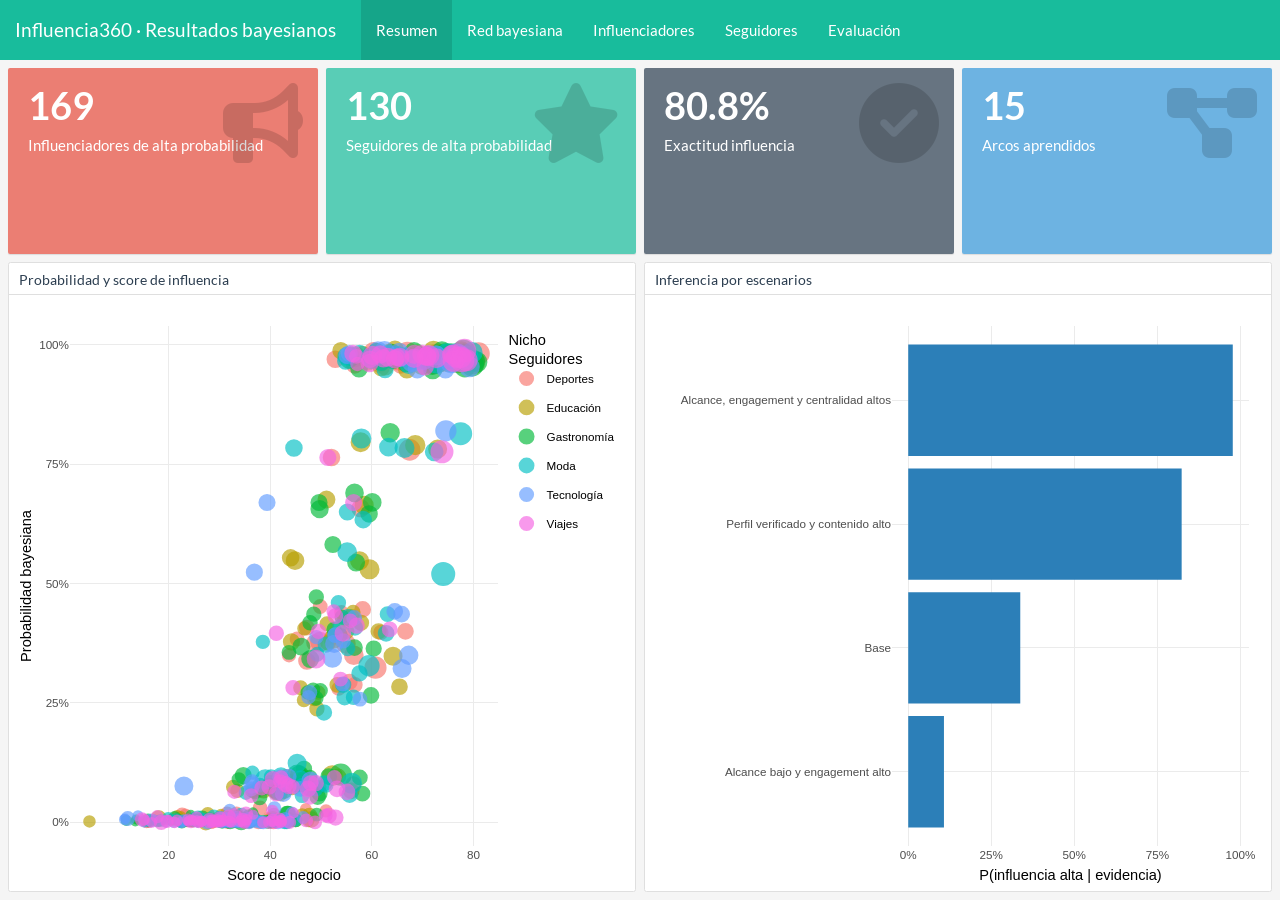
